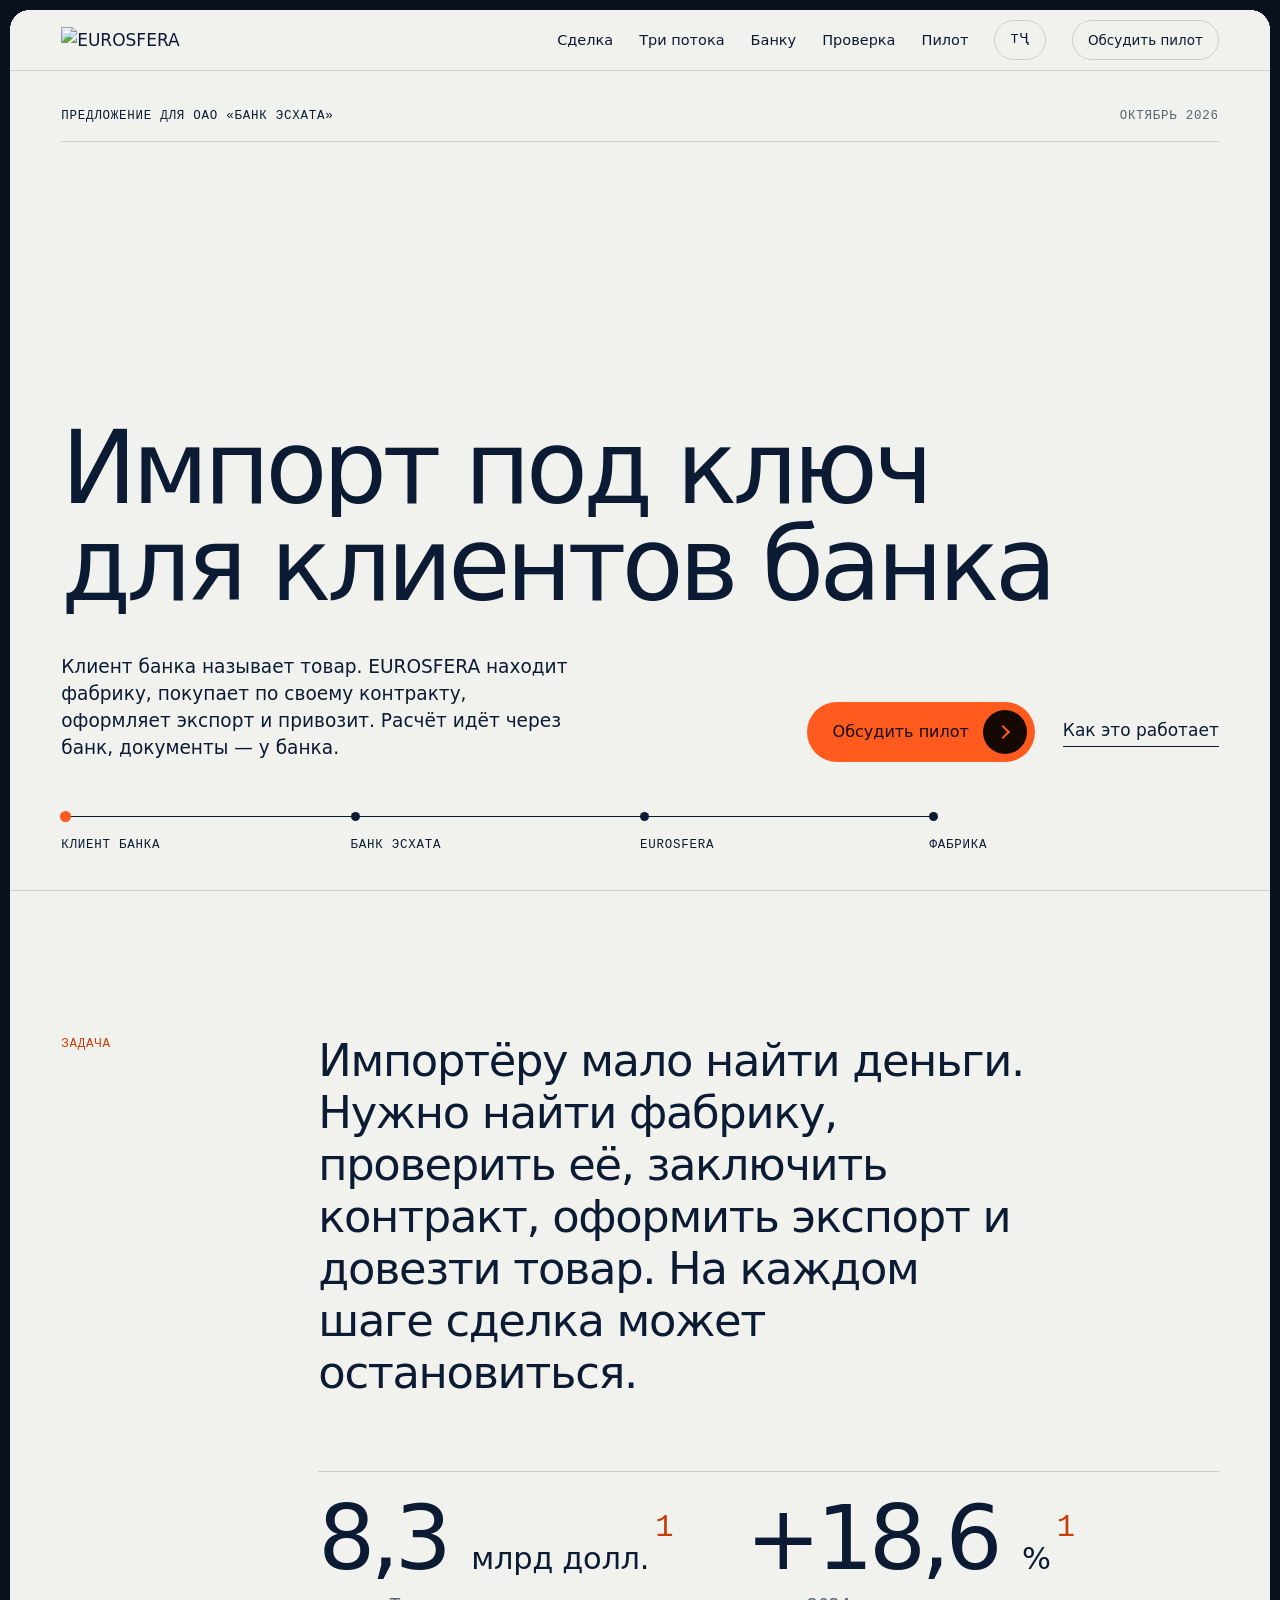
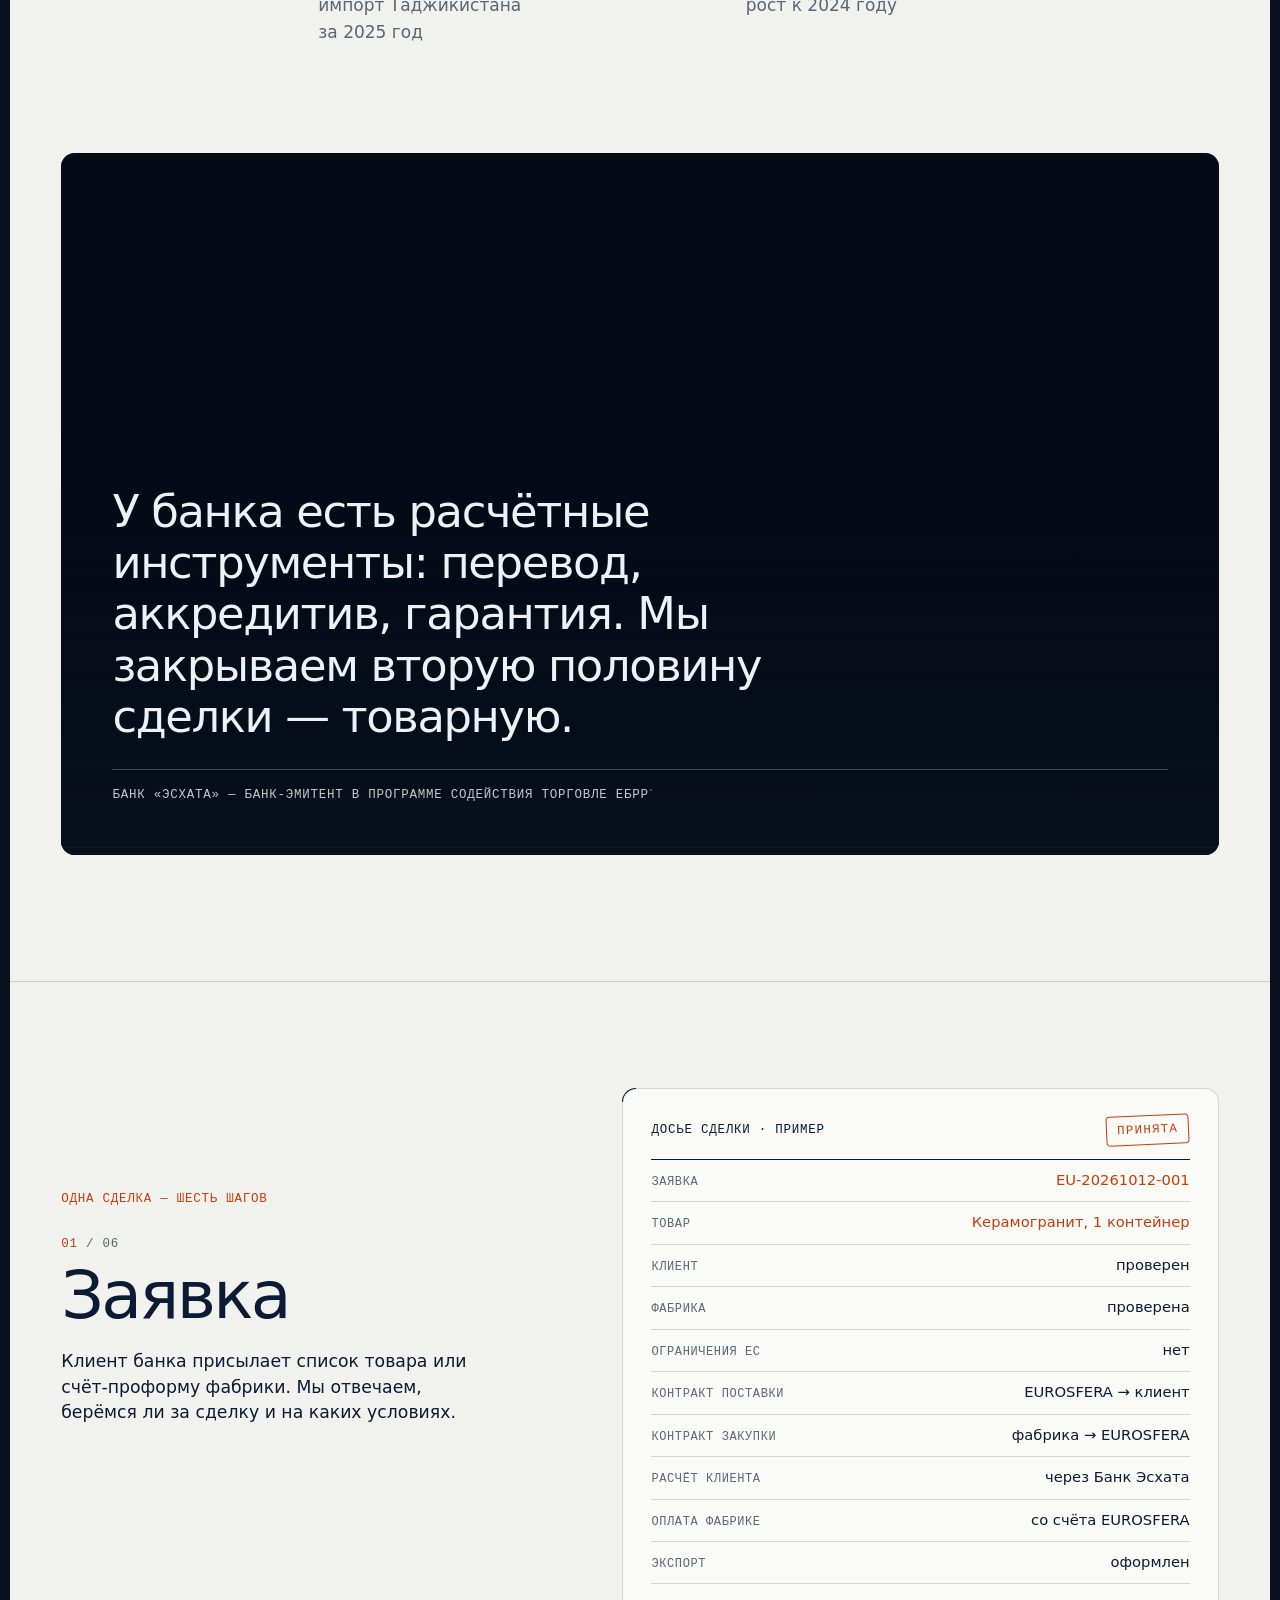
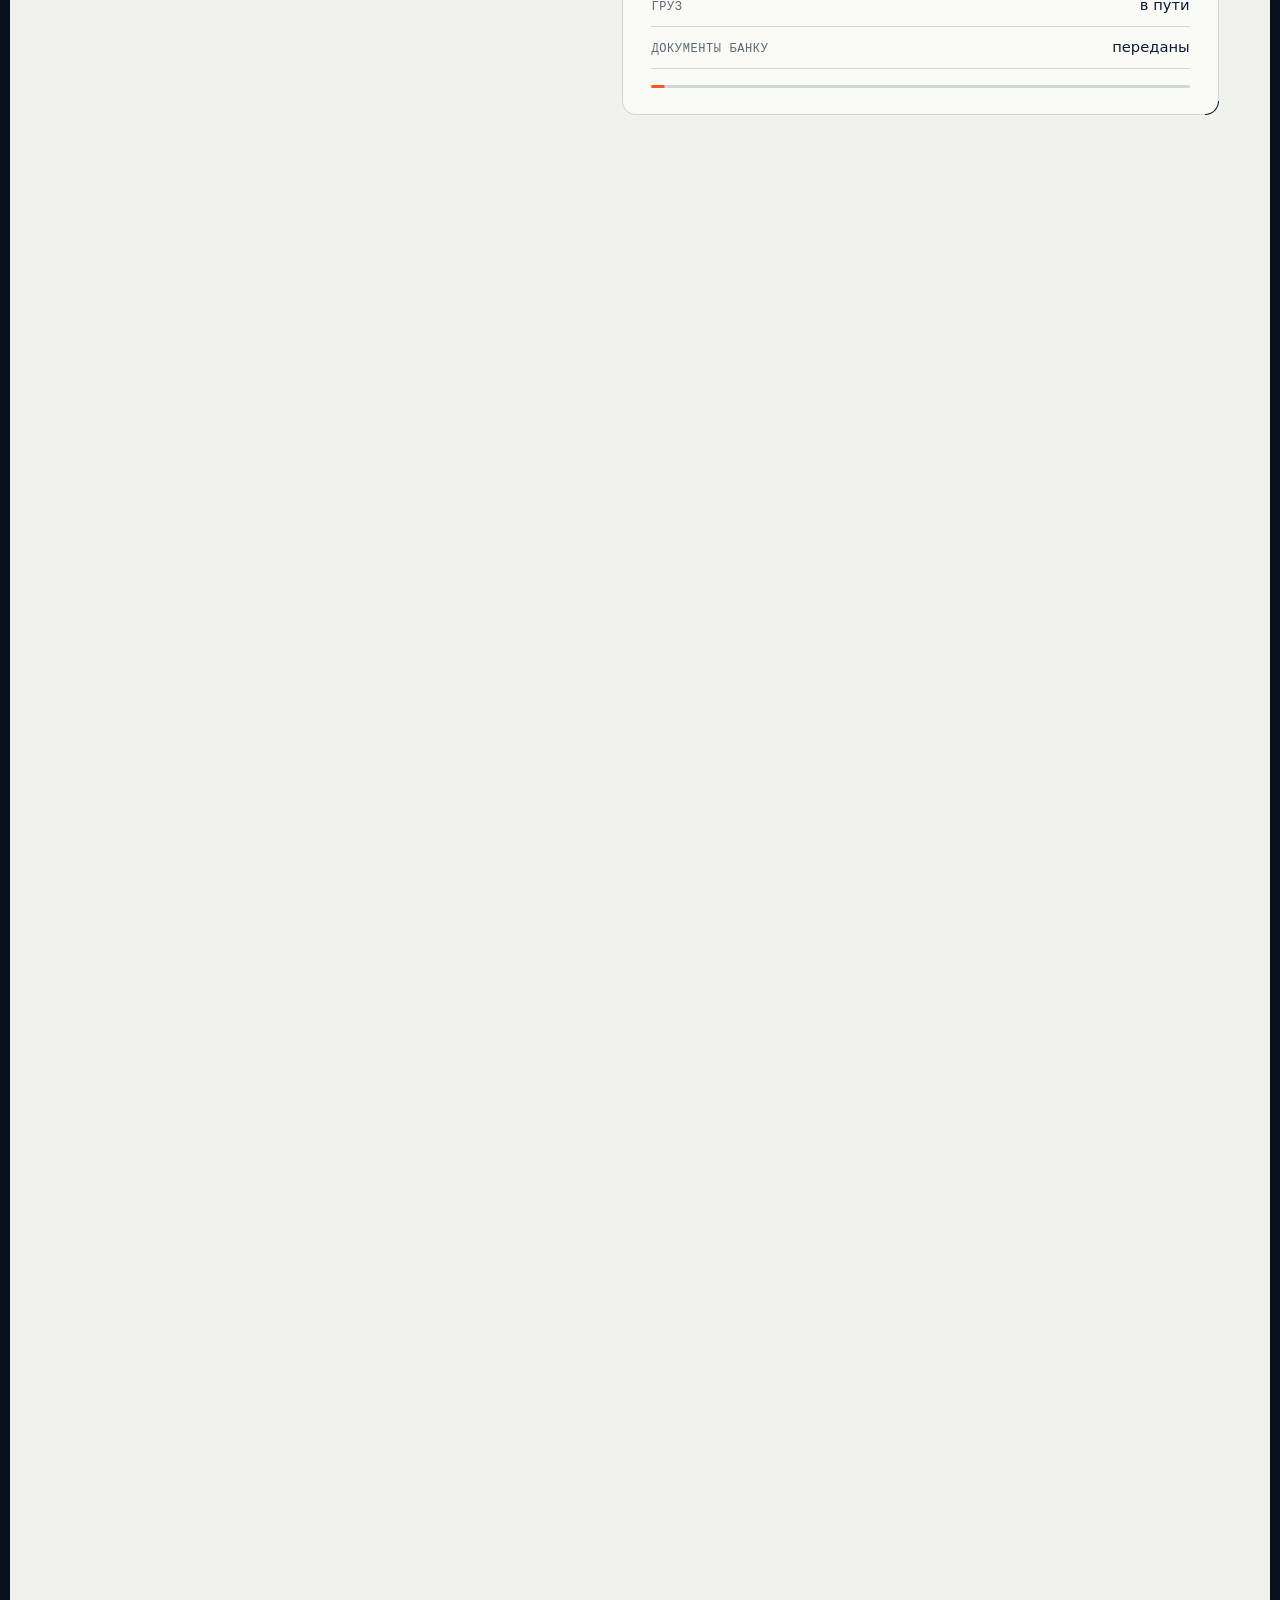
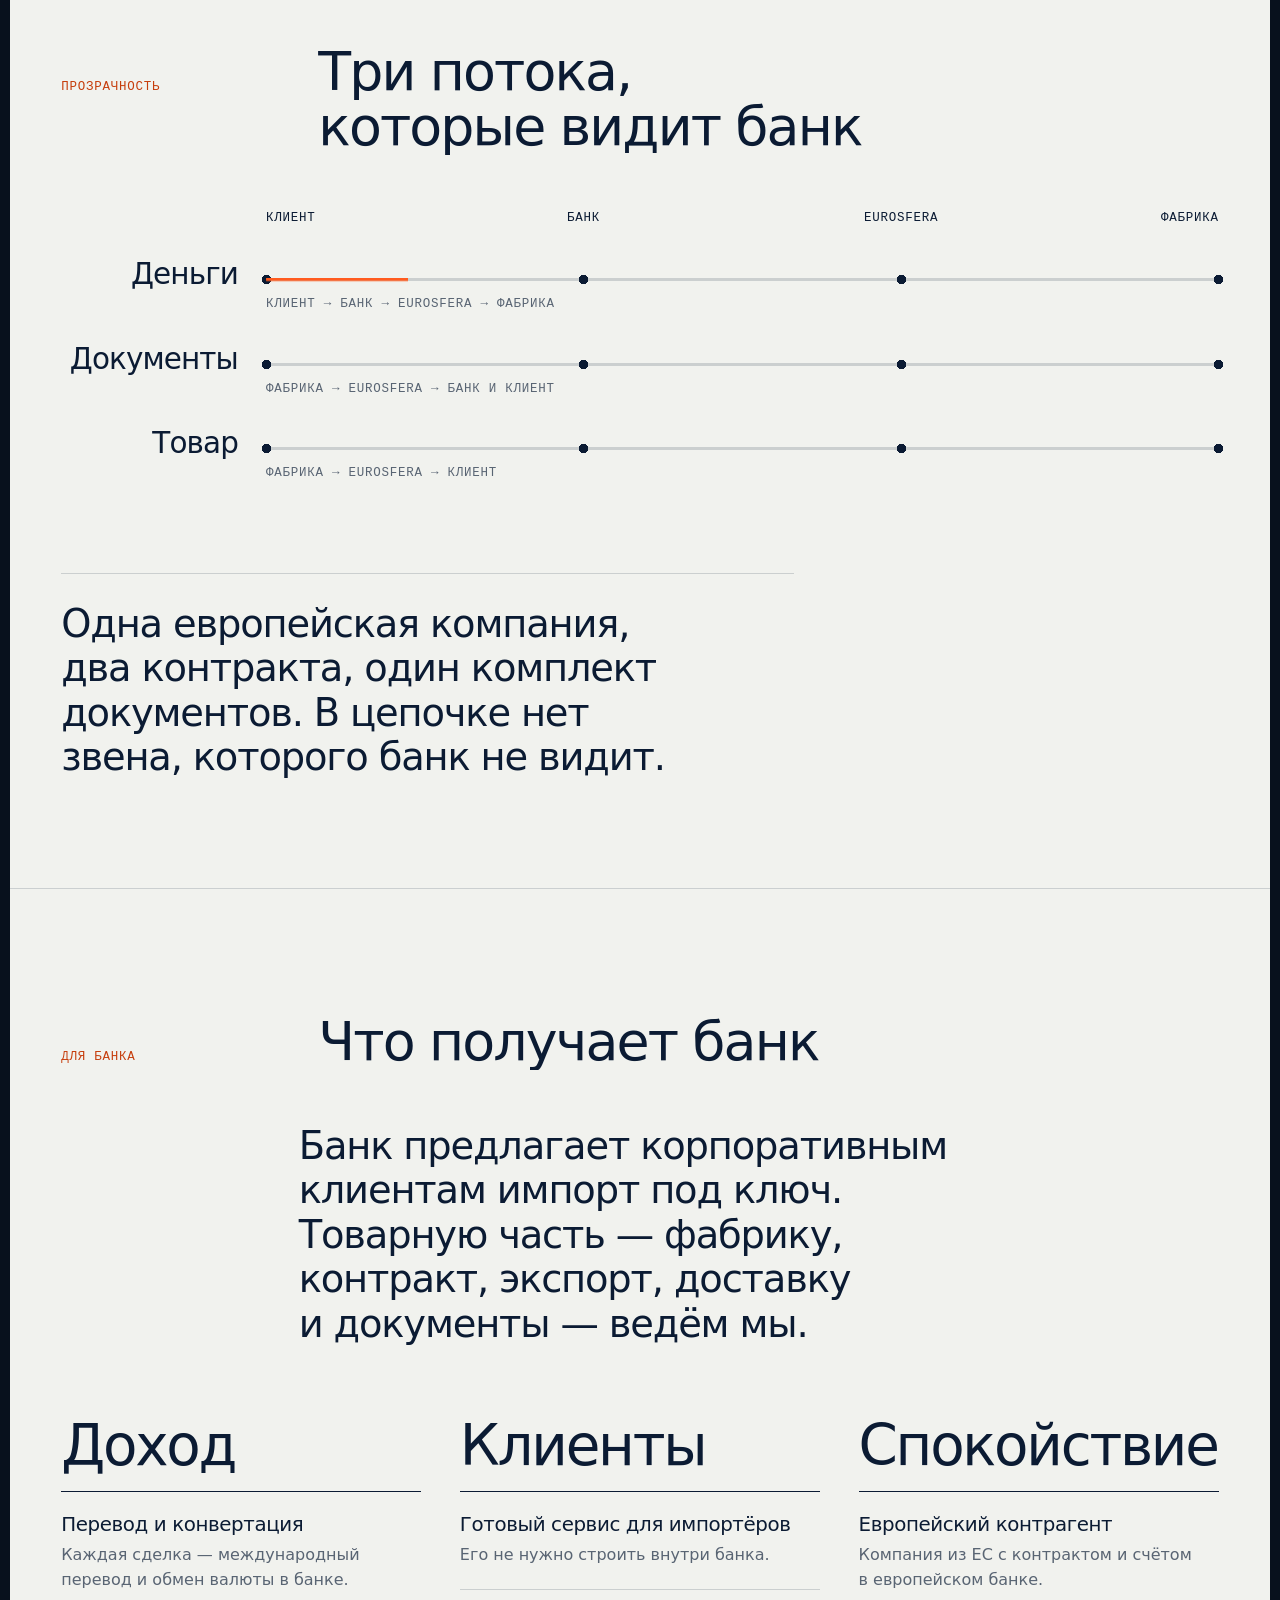
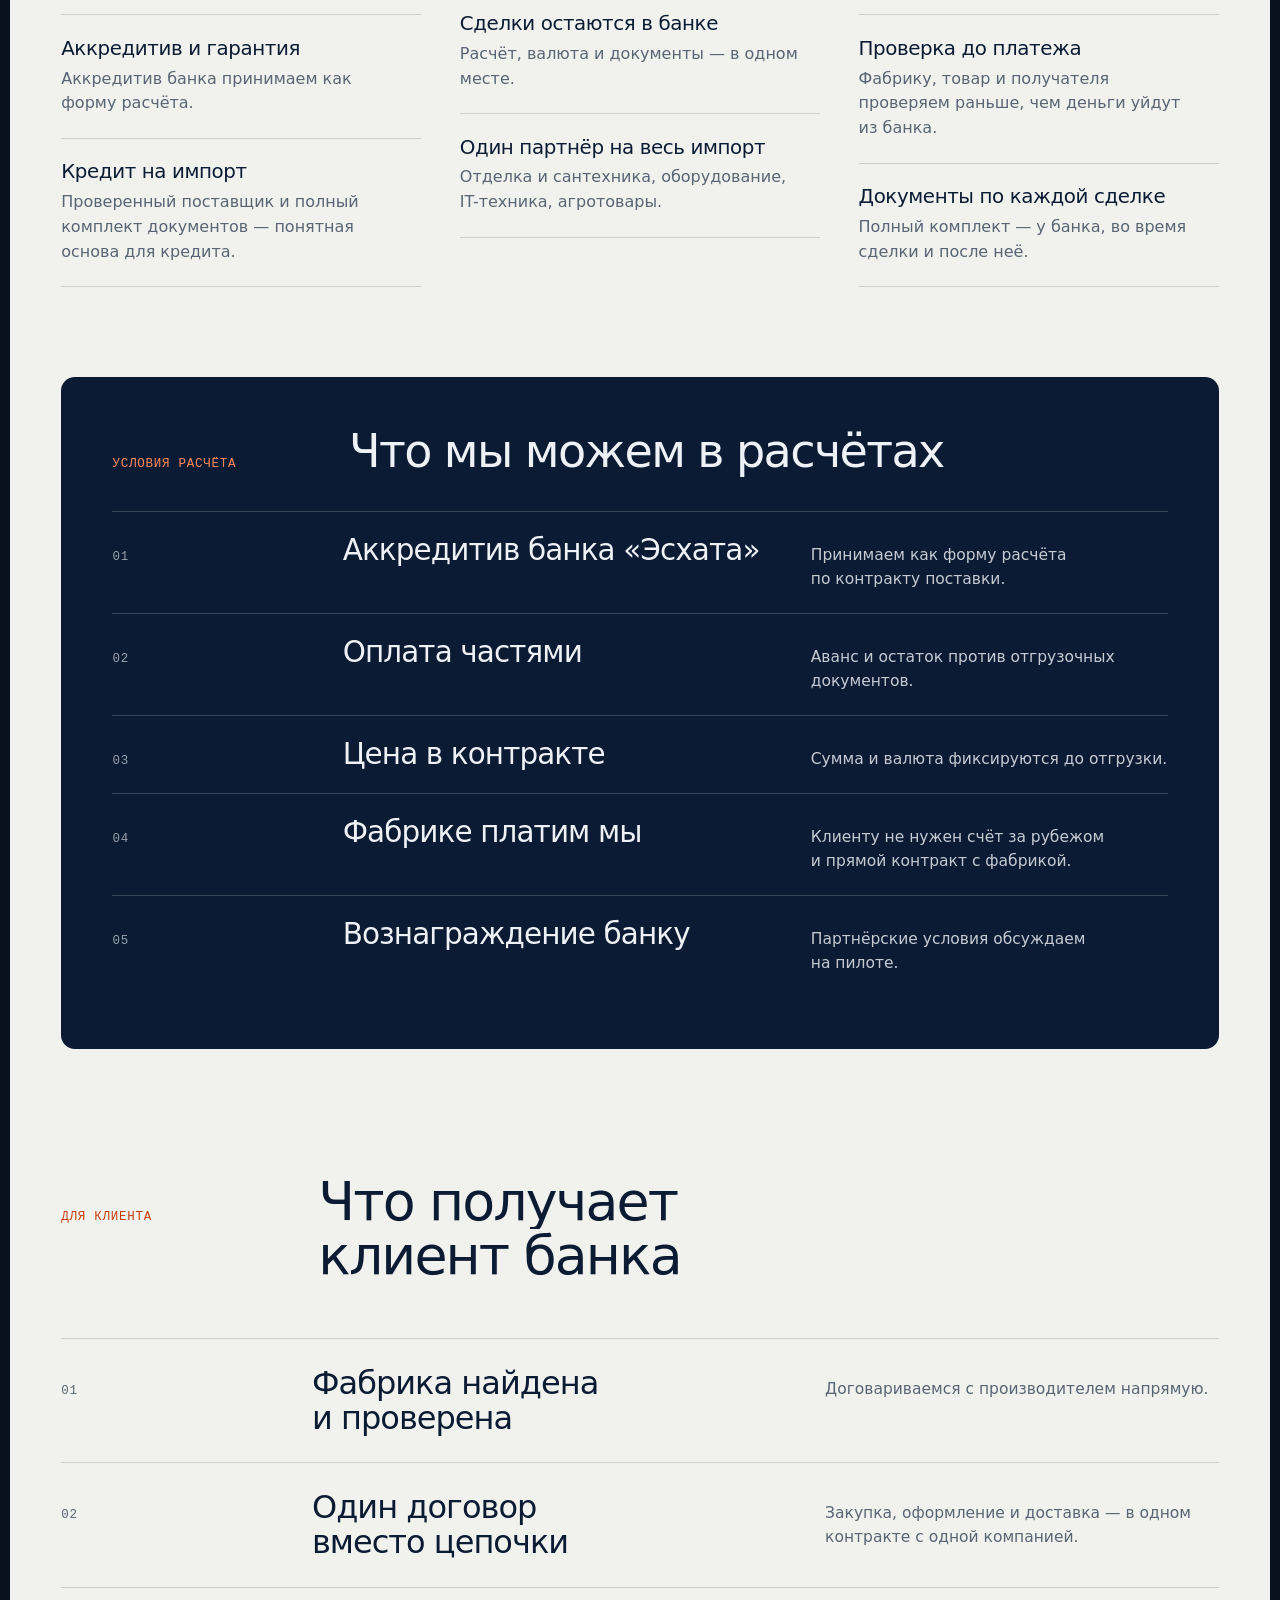
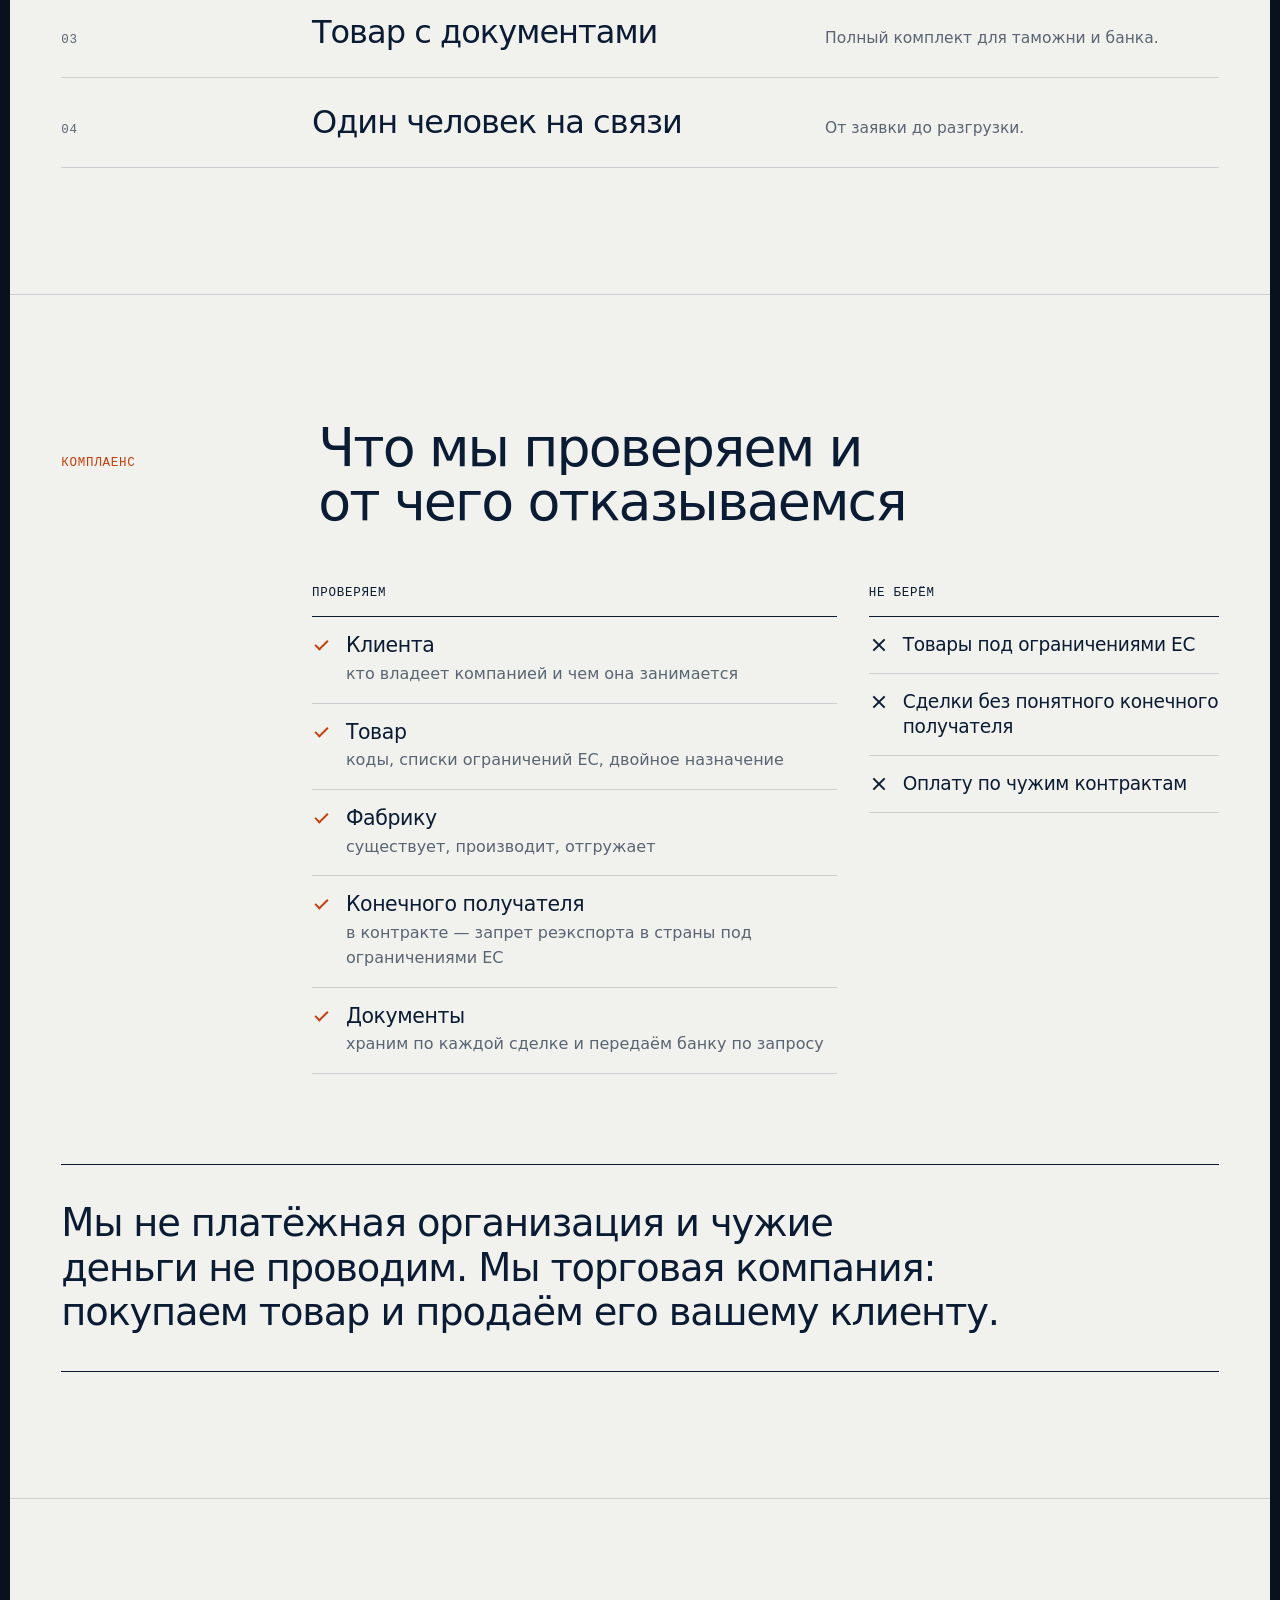
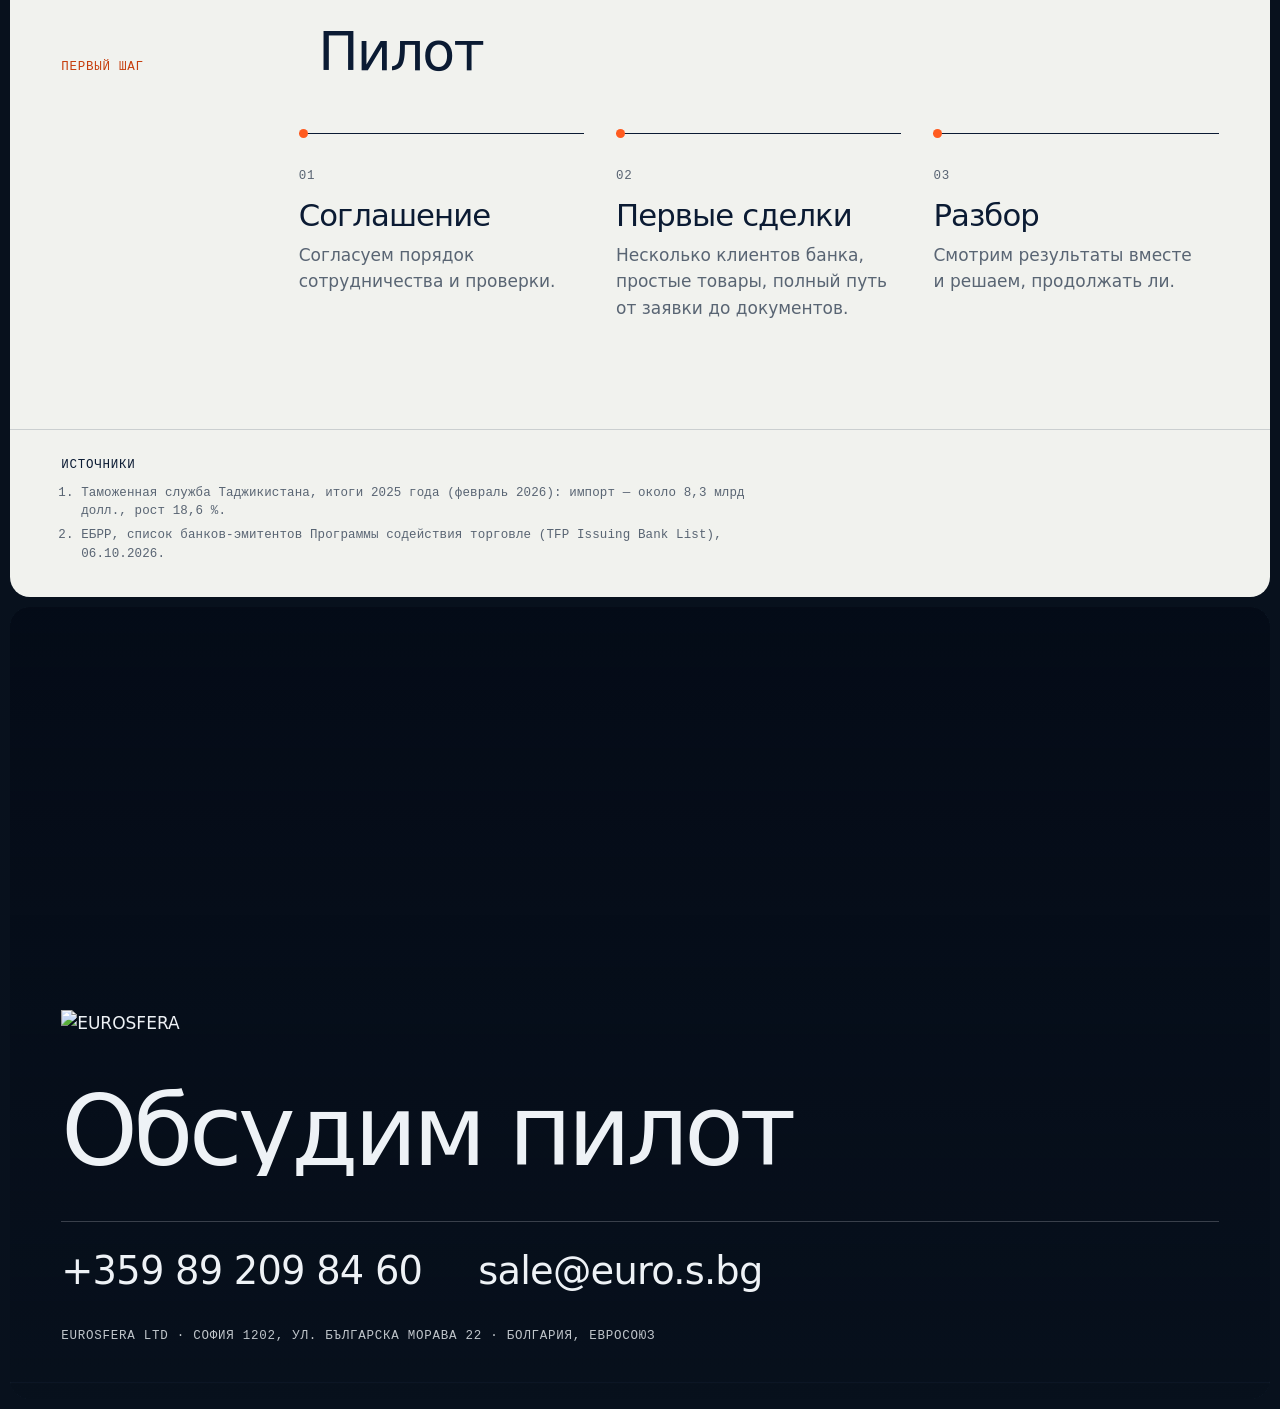
==== index.html @ a8015465 "Страница и библиотеки Co-Authored-By: Claude Opus 5.5 <noreply@anthropic.com>" ====
<!doctype html>
<html lang="ru">
<head>
<meta charset="utf-8">
<meta name="viewport" content="width=device-width, initial-scale=1">
<title>EUROSFERA — импорт под ключ для клиентов банка «Эсхата»</title>
<meta name="description" content="Предложение EUROSFERA LTD для ОАО «Банк Эсхата»: закупка у зарубежных фабрик для клиентов банка — контракт, оформление, доставка и документы.">
<meta name="robots" content="noindex, nofollow">
<link rel="icon" href="data:,">
<link rel="preload" as="font" type="font/woff2" href="fonts/geo-cyrillic.woff2" crossorigin>
<link rel="stylesheet" href="style.css">
<script>document.documentElement.classList.add("js-wait");setTimeout(function(){document.documentElement.classList.remove("js-wait")},2500)</script>
</head>
<body>

<a class="skip" href="#deal" data-tj="Ба мундариҷа">К содержанию</a>

<div class="sheet">

<header class="top">
  <a class="top__logo" href="#hero" aria-label="EUROSFERA — в начало"><img src="img/logo-ink.svg" alt="EUROSFERA" width="163" height="30"></a>
  <nav class="top__nav" aria-label="Разделы">
    <a href="#deal" data-tj="Муомила">Сделка</a>
    <a href="#flows" data-tj="Се ҷараён">Три потока</a>
    <a href="#bank" data-tj="Барои бонк">Банку</a>
    <a href="#check" data-tj="Санҷиш">Проверка</a>
    <a href="#pilot" data-tj="Лоиҳаи озмоишӣ">Пилот</a>
  </nav>
  <a class="top__lang" href="?lang=tj" hreflang="tg" aria-label="Забони тоҷикӣ">ТҶ</a>
  <a class="top__cta" href="#contact" data-tj="Муҳокима">Обсудить пилот</a>
</header>

<main>

<!-- ───────── Первый экран ───────── -->
<section class="hero" id="hero">
  <div class="hero__meta mono">
    <span data-tj="Пешниҳод барои «Бонки Эсхата»">Предложение для ОАО «Банк Эсхата»</span>
    <span data-tj="Октябри 2026">Октябрь 2026</span>
  </div>
  <h1 class="hero__title" data-split data-tj="Воридот аз&nbsp;аввал то&nbsp;охир&nbsp;—<br>барои мизоҷони бонк">Импорт под&nbsp;ключ<br>для&nbsp;клиентов банка</h1>
  <div class="hero__foot">
    <p class="hero__lead" data-tj="Мизоҷи бонк молро номбар мекунад. EUROSFERA корхонаро меёбад, молро бо шартномаи худ мехарад, содиротро ба расмият медарорад ва мерасонад. Ҳисоббаробаркунӣ тавассути бонк мегузарад, ҳуҷҷатҳо дар дасти бонк мебошанд.">Клиент банка называет товар. EUROSFERA находит фабрику, покупает по&nbsp;своему контракту, оформляет экспорт и&nbsp;привозит. Расчёт идёт через банк, документы&nbsp;— у&nbsp;банка.</p>
    <div class="hero__cta">
      <a class="btn" href="#contact"><span data-tj="Муҳокимаи лоиҳаи озмоишӣ">Обсудить пилот</span><i aria-hidden="true"></i></a>
      <a class="link" href="#deal" data-tj="Ин чӣ гуна кор мекунад">Как это работает</a>
    </div>
  </div>
  <ol class="strip mono" aria-label="Участники сделки">
    <li data-tj="Мизоҷи бонк">Клиент банка</li>
    <li data-tj="Бонки Эсхата">Банк Эсхата</li>
    <li>EUROSFERA</li>
    <li data-tj="Корхона">Фабрика</li>
    <li class="strip__line" aria-hidden="true"><i></i><b></b></li>
  </ol>
</section>

<!-- ───────── Задача ───────── -->
<section class="task" id="task">
  <p class="mono label" data-tj="Вазифа">Задача</p>
  <div class="task__body">
    <p class="task__say" data-words data-tj="Ба воридкунанда танҳо пул кифоя нест. Корхонаро ёфтан, онро санҷидан, шартнома бастан, содиротро ба расмият даровардан ва молро расондан лозим аст. Дар ҳар қадам муомила метавонад қатъ шавад.">Импортёру мало найти деньги. Нужно найти фабрику, проверить её, заключить контракт, оформить экспорт и&nbsp;довезти товар. На&nbsp;каждом шаге сделка может остановиться.</p>
    <dl class="task__facts">
      <div>
        <dt><b>8,3</b> <span data-tj="млрд доллар">млрд долл.</span><sup>1</sup></dt>
        <dd data-tj="воридоти Тоҷикистон дар соли 2025">импорт Таджикистана за&nbsp;2025&nbsp;год</dd>
      </div>
      <div>
        <dt><b>+18,6</b> <span>%</span><sup>1</sup></dt>
        <dd data-tj="афзоиш нисбат ба соли 2024">рост к&nbsp;2024&nbsp;году</dd>
      </div>
    </dl>
  </div>
</section>

<!-- ───────── Фото и главная мысль ───────── -->
<section class="band">
  <div class="band__media" aria-hidden="true">
    <picture><source media="(max-width: 699px)" srcset="img/port-m.jpg"><img src="img/port.jpg" alt="" loading="lazy" width="2200" height="1467"></picture>
  </div>
  <p class="band__text" data-tj="Бонк воситаҳои ҳисоббаробаркунӣ дорад: интиқол, аккредитив, кафолат. Мо&nbsp;нисфи дуюми муомиларо анҷом медиҳем&nbsp;— қисми мол.">У&nbsp;банка есть расчётные инструменты: перевод, аккредитив, гарантия. Мы&nbsp;закрываем вторую половину сделки&nbsp;— товарную.</p>
  <p class="band__note mono" data-tj="«Бонки Эсхата» — бонки эмитент дар Барномаи мусоидат ба савдои БАТР²">Банк «Эсхата»&nbsp;— банк-эмитент в&nbsp;Программе содействия торговле ЕБРР<sup>2</sup></p>
</section>

<!-- ───────── Одна сделка: шесть шагов и досье ───────── -->
<section class="deal" id="deal" aria-label="Одна сделка от заявки до закрытия">
  <div class="deal__stage">
    <div class="deal__left">
      <p class="mono label" data-tj="Як муомила — шаш қадам">Одна сделка&nbsp;— шесть шагов</p>
      <ol class="steps">
        <li class="step" data-step>
          <p class="step__num mono"><b>01</b> / 06</p>
          <h2 class="step__title" data-tj="Дархост">Заявка</h2>
          <p class="step__copy" data-tj="Мизоҷи бонк рӯйхати мол ё&nbsp;ҳисобнома-проформаи корхонаро мефиристад. Мо&nbsp;ҷавоб медиҳем, ки муомиларо мегирем ё&nbsp;не ва&nbsp;бо&nbsp;кадом шартҳо.">Клиент банка присылает список товара или счёт-проформу фабрики. Мы&nbsp;отвечаем, берёмся&nbsp;ли за&nbsp;сделку и&nbsp;на&nbsp;каких условиях.</p>
        </li>
        <li class="step" data-step>
          <p class="step__num mono"><b>02</b> / 06</p>
          <h2 class="step__title" data-tj="Санҷиш">Проверка</h2>
          <p class="step__copy" data-tj="Мизоҷ, корхона, мол ва&nbsp;гирандаи ниҳоиро месанҷем. Муомилаҳоро бо&nbsp;молҳое, ки таҳти маҳдудиятҳои Иттиҳоди Аврупо қарор доранд, намегирем&nbsp;— ва&nbsp;дар ин бора фавран мегӯем.">Проверяем клиента, фабрику, товар и&nbsp;конечного получателя. Сделки с&nbsp;товарами под ограничениями ЕС не&nbsp;берём&nbsp;— и&nbsp;говорим об&nbsp;этом сразу.</p>
        </li>
        <li class="step" data-step>
          <p class="step__num mono"><b>03</b> / 06</p>
          <h2 class="step__title" data-tj="Ду шартнома">Два контракта</h2>
          <p class="step__copy" data-tj="EUROSFERA бо&nbsp;мизоҷ шартномаи таҳвил ва&nbsp;бо&nbsp;корхона шартномаи харид мебандад. Харидор дар назди корхона&nbsp;— мо, бо&nbsp;тамоми масъулияти харидор.">EUROSFERA заключает контракт поставки с&nbsp;клиентом и&nbsp;контракт закупки с&nbsp;фабрикой. Покупатель у&nbsp;фабрики&nbsp;— мы, со&nbsp;всей ответственностью покупателя.</p>
        </li>
        <li class="step" data-step>
          <p class="step__num mono"><b>04</b> / 06</p>
          <h2 class="step__title" data-tj="Ҳисоббаробаркунӣ">Расчёт</h2>
          <p class="step__copy" data-tj="Мизоҷ ба&nbsp;EUROSFERA тавассути «Бонки Эсхата» пардохт мекунад: бо&nbsp;интиқол ё&nbsp;аккредитив. Ба&nbsp;корхона мо&nbsp;мепардозем&nbsp;— аз&nbsp;суратҳисоби худ дар Иттиҳоди Аврупо, тибқи шартномаи худ.">Клиент платит EUROSFERA через банк «Эсхата»: переводом или аккредитивом. Фабрике платим мы&nbsp;— со&nbsp;своего счёта в&nbsp;ЕС, по&nbsp;своему контракту.</p>
        </li>
        <li class="step" data-step>
          <p class="step__num mono"><b>05</b> / 06</p>
          <h2 class="step__title" data-tj="Боркунӣ">Отгрузка</h2>
          <p class="step__copy" data-tj="Молро қабул мекунем, содиротро ба&nbsp;расмият медарорем, мебарем. Мизоҷ ва&nbsp;бонк медонанд, ки бор дар куҷост.">Принимаем товар, оформляем экспорт, везём. Клиент и&nbsp;банк знают, где груз.</p>
        </li>
        <li class="step" data-step>
          <p class="step__num mono"><b>06</b> / 06</p>
          <h2 class="step__title" data-tj="Анҷом">Закрытие</h2>
          <p class="step__copy" data-tj="Ба&nbsp;мизоҷ ва&nbsp;бонк маҷмӯи пурраро месупорем: шартнома, инвойс, варақаи борбандӣ, ҳуҷҷатҳои нақлиётӣ, декларатсияи содиротӣ.">Передаём клиенту и&nbsp;банку полный комплект: контракт, инвойс, упаковочный лист, транспортные документы, экспортную декларацию.</p>
        </li>
      </ol>
    </div>

    <aside class="dossier" aria-label="Досье сделки, пример">
      <header class="dossier__head mono">
        <span data-tj="Парвандаи муомила · намуна">Досье сделки · пример</span>
        <span class="stamp" aria-hidden="true">
          <i data-tj="Қабул шуд">Принята</i>
          <i data-tj="Санҷида шуд">Проверена</i>
          <i data-tj="Шартномаҳо">Контракты</i>
          <i data-tj="Пардохт шуд">Оплачена</i>
          <i data-tj="Дар роҳ">В пути</i>
          <i data-tj="Пӯшида шуд">Закрыта</i>
        </span>
      </header>
      <dl class="dossier__rows">
        <div class="row" data-at="1"><dt data-tj="Дархост">Заявка</dt><dd>EU-20261012-001</dd></div>
        <div class="row" data-at="1"><dt data-tj="Мол">Товар</dt><dd data-tj="Керамогранит, 1 контейнер">Керамогранит, 1 контейнер</dd></div>
        <div class="row" data-at="2"><dt data-tj="Мизоҷ">Клиент</dt><dd data-tj="санҷида шуд">проверен</dd></div>
        <div class="row" data-at="2"><dt data-tj="Корхона">Фабрика</dt><dd data-tj="санҷида шуд">проверена</dd></div>
        <div class="row" data-at="2"><dt data-tj="Маҳдудиятҳои ИА">Ограничения ЕС</dt><dd data-tj="нестанд">нет</dd></div>
        <div class="row" data-at="3"><dt data-tj="Шартномаи таҳвил">Контракт поставки</dt><dd data-tj="EUROSFERA → мизоҷ">EUROSFERA → клиент</dd></div>
        <div class="row" data-at="3"><dt data-tj="Шартномаи харид">Контракт закупки</dt><dd data-tj="корхона → EUROSFERA">фабрика → EUROSFERA</dd></div>
        <div class="row" data-at="4"><dt data-tj="Пардохти мизоҷ">Расчёт клиента</dt><dd data-tj="тавассути Бонки Эсхата">через Банк Эсхата</dd></div>
        <div class="row" data-at="4"><dt data-tj="Пардохт ба корхона">Оплата фабрике</dt><dd data-tj="аз суратҳисоби EUROSFERA">со счёта EUROSFERA</dd></div>
        <div class="row" data-at="5"><dt data-tj="Содирот">Экспорт</dt><dd data-tj="ба расмият дароварда шуд">оформлен</dd></div>
        <div class="row" data-at="5" data-swap="6"><dt data-tj="Бор">Груз</dt><dd><span class="v1" data-tj="дар роҳ">в пути</span><span class="v2" data-tj="расонида шуд">доставлен</span></dd></div>
        <div class="row" data-at="6"><dt data-tj="Ҳуҷҷатҳо ба бонк">Документы банку</dt><dd data-tj="супорида шуданд">переданы</dd></div>
      </dl>
      <div class="dossier__bar" aria-hidden="true"><i></i></div>
    </aside>
  </div>
</section>

<!-- ───────── Три потока ───────── -->
<section class="flows" id="flows">
  <header class="head">
    <p class="mono label" data-tj="Шаффофият">Прозрачность</p>
    <h2 data-tj="Се ҷараёне, ки бонк мебинад">Три потока, которые видит банк</h2>
  </header>
  <div class="lanes" role="img" aria-label="Деньги идут от клиента через банк в EUROSFERA и на фабрику. Документы идут от фабрики через EUROSFERA в банк и клиенту. Товар идёт от фабрики через EUROSFERA клиенту.">
    <ol class="lanes__nodes mono" aria-hidden="true">
      <li data-tj="Мизоҷ">Клиент</li><li data-tj="Бонк">Банк</li><li>EUROSFERA</li><li data-tj="Корхона">Фабрика</li>
    </ol>
    <div class="lane lane--money" aria-hidden="true">
      <p class="lane__name" data-tj="Пул">Деньги</p>
      <div class="lane__track"><i></i></div>
      <p class="lane__hint mono" data-tj="мизоҷ → бонк → EUROSFERA → корхона">клиент → банк → EUROSFERA → фабрика</p>
    </div>
    <div class="lane lane--docs" aria-hidden="true">
      <p class="lane__name" data-tj="Ҳуҷҷатҳо">Документы</p>
      <div class="lane__track"><i></i></div>
      <p class="lane__hint mono" data-tj="корхона → EUROSFERA → бонк ва мизоҷ">фабрика → EUROSFERA → банк и клиент</p>
    </div>
    <div class="lane lane--goods" aria-hidden="true">
      <p class="lane__name" data-tj="Мол">Товар</p>
      <div class="lane__track"><i></i></div>
      <p class="lane__hint mono" data-tj="корхона → EUROSFERA → мизоҷ">фабрика → EUROSFERA → клиент</p>
    </div>
  </div>
  <p class="flows__say" data-tj="Як ширкати аврупоӣ, ду шартнома, як маҷмӯи ҳуҷҷатҳо. Дар занҷир ҳалқае нест, ки бонк онро набинад.">Одна европейская компания, два контракта, один комплект документов. В&nbsp;цепочке нет звена, которого банк не&nbsp;видит.</p>
</section>

<!-- ───────── Что получает банк и клиент ───────── -->
<section class="gain" id="bank">
  <header class="head">
    <p class="mono label" data-tj="Барои бонк">Для банка</p>
    <h2 data-tj="Бонк чӣ ба даст меорад">Что получает банк</h2>
  </header>
  <p class="gain__say" data-tj="Бонк ба&nbsp;мизоҷони корпоративӣ воридотро аз&nbsp;аввал то&nbsp;охир пешниҳод мекунад. Қисми молро&nbsp;— корхона, шартнома, содирот, расонидан ва&nbsp;ҳуҷҷатҳо&nbsp;— мо&nbsp;пеш мебарем.">Банк предлагает корпоративным клиентам импорт под ключ. Товарную часть&nbsp;— фабрику, контракт, экспорт, доставку и&nbsp;документы&nbsp;— ведём мы.</p>
  <div class="trio">
    <div>
      <h3 data-tj="Даромад">Доход</h3>
      <ul>
        <li><b data-tj="Интиқол ва&nbsp;табдили асъор">Перевод и&nbsp;конвертация</b><em data-tj="Ҳар муомила&nbsp;— интиқоли байналмилалӣ ва&nbsp;табдили асъор дар бонк.">Каждая сделка&nbsp;— международный перевод и&nbsp;обмен валюты в&nbsp;банке.</em></li>
        <li><b data-tj="Аккредитив ва&nbsp;кафолат">Аккредитив и&nbsp;гарантия</b><em data-tj="Аккредитиви бонкро ҳамчун шакли ҳисоббаробаркунӣ қабул мекунем.">Аккредитив банка принимаем как форму расчёта.</em></li>
        <li><b data-tj="Қарз барои воридот">Кредит на&nbsp;импорт</b><em data-tj="Таъминкунандаи санҷидашуда ва&nbsp;маҷмӯи пурраи ҳуҷҷатҳо&nbsp;— асоси фаҳмо барои қарз.">Проверенный поставщик и&nbsp;полный комплект документов&nbsp;— понятная основа для кредита.</em></li>
      </ul>
    </div>
    <div>
      <h3 data-tj="Мизоҷон">Клиенты</h3>
      <ul>
        <li><b data-tj="Хизмати тайёр барои воридкунандагон">Готовый сервис для импортёров</b><em data-tj="Онро дар дохили бонк сохтан лозим нест.">Его не&nbsp;нужно строить внутри банка.</em></li>
        <li><b data-tj="Муомилаҳо дар бонк мемонанд">Сделки остаются в&nbsp;банке</b><em data-tj="Ҳисоббаробаркунӣ, асъор ва&nbsp;ҳуҷҷатҳо&nbsp;— дар як ҷо.">Расчёт, валюта и&nbsp;документы&nbsp;— в&nbsp;одном месте.</em></li>
        <li><b data-tj="Як шарик барои тамоми воридот">Один партнёр на&nbsp;весь импорт</b><em data-tj="Масолеҳи ороишӣ ва&nbsp;сантехника, таҷҳизот, техникаи IT, маҳсулоти агро.">Отделка и&nbsp;сантехника, оборудование, IT-техника, агротовары.</em></li>
      </ul>
    </div>
    <div>
      <h3 data-tj="Эътимод">Спокойствие</h3>
      <ul>
        <li><b data-tj="Шарики аврупоӣ">Европейский контрагент</b><em data-tj="Ширкат аз&nbsp;Иттиҳоди Аврупо бо&nbsp;шартнома ва&nbsp;суратҳисоб дар бонки аврупоӣ.">Компания из&nbsp;ЕС с&nbsp;контрактом и&nbsp;счётом в&nbsp;европейском банке.</em></li>
        <li><b data-tj="Санҷиш пеш аз&nbsp;пардохт">Проверка до&nbsp;платежа</b><em data-tj="Корхона, мол ва&nbsp;гирандаро пеш аз&nbsp;он месанҷем, ки пул аз&nbsp;бонк равад.">Фабрику, товар и&nbsp;получателя проверяем раньше, чем деньги уйдут из&nbsp;банка.</em></li>
        <li><b data-tj="Ҳуҷҷатҳо барои ҳар муомила">Документы по&nbsp;каждой сделке</b><em data-tj="Маҷмӯи пурра дар дасти бонк&nbsp;— ҳангоми муомила ва&nbsp;баъд аз&nbsp;он.">Полный комплект&nbsp;— у&nbsp;банка, во&nbsp;время сделки и&nbsp;после неё.</em></li>
      </ul>
    </div>
  </div>

  <div class="terms">
    <header>
      <p class="mono" data-tj="Шартҳои ҳисоббаробаркунӣ">Условия расчёта</p>
      <h3 data-tj="Мо&nbsp;дар ҳисоббаробаркунӣ чӣ карда метавонем">Что мы можем в&nbsp;расчётах</h3>
    </header>
    <ol>
      <li><span class="mono">01</span><b data-tj="Аккредитиви «Бонки Эсхата»">Аккредитив банка «Эсхата»</b><em data-tj="Ҳамчун шакли ҳисоббаробаркунӣ аз&nbsp;рӯи шартномаи таҳвил қабул мекунем.">Принимаем как форму расчёта по&nbsp;контракту поставки.</em></li>
      <li><span class="mono">02</span><b data-tj="Пардохт бо&nbsp;қисмҳо">Оплата частями</b><em data-tj="Пешпардохт ва&nbsp;бақия бар ивази ҳуҷҷатҳои боркунӣ.">Аванс и&nbsp;остаток против отгрузочных документов.</em></li>
      <li><span class="mono">03</span><b data-tj="Нарх дар шартнома">Цена в&nbsp;контракте</b><em data-tj="Маблағ ва&nbsp;асъор то&nbsp;боркунӣ муайян карда мешаванд.">Сумма и&nbsp;валюта фиксируются до&nbsp;отгрузки.</em></li>
      <li><span class="mono">04</span><b data-tj="Ба&nbsp;корхона мо&nbsp;мепардозем">Фабрике платим мы</b><em data-tj="Ба&nbsp;мизоҷ суратҳисоб дар хориҷа ва&nbsp;шартномаи бевосита бо&nbsp;корхона лозим нест.">Клиенту не&nbsp;нужен счёт за&nbsp;рубежом и&nbsp;прямой контракт с&nbsp;фабрикой.</em></li>
      <li><span class="mono">05</span><b data-tj="Подоши бонк">Вознаграждение банку</b><em data-tj="Шартҳои шарикиро дар лоиҳаи озмоишӣ муҳокима мекунем.">Партнёрские условия обсуждаем на&nbsp;пилоте.</em></li>
    </ol>
  </div>

  <header class="head head--second" id="client">
    <p class="mono label" data-tj="Барои мизоҷ">Для клиента</p>
    <h2 data-tj="Мизоҷи бонк чӣ ба даст меорад">Что получает клиент банка</h2>
  </header>
  <ul class="ledger">
    <li><span class="mono">01</span><b data-tj="Корхона ёфта ва санҷида шудааст">Фабрика найдена и&nbsp;проверена</b><em data-tj="Мо&nbsp;бо&nbsp;истеҳсолкунанда бевосита созиш мекунем.">Договариваемся с&nbsp;производителем напрямую.</em></li>
    <li><span class="mono">02</span><b data-tj="Як шартнома ба ҷойи занҷир">Один договор вместо цепочки</b><em data-tj="Харид, расмиёт ва&nbsp;расонидан&nbsp;— дар як шартнома бо&nbsp;як ширкат.">Закупка, оформление и&nbsp;доставка&nbsp;— в&nbsp;одном контракте с&nbsp;одной компанией.</em></li>
    <li><span class="mono">03</span><b data-tj="Мол бо ҳуҷҷатҳо">Товар с&nbsp;документами</b><em data-tj="Маҷмӯи пурра барои гумрук ва&nbsp;бонк.">Полный комплект для таможни и&nbsp;банка.</em></li>
    <li><span class="mono">04</span><b data-tj="Як шахс барои тамос">Один человек на&nbsp;связи</b><em data-tj="Аз&nbsp;дархост то&nbsp;борфарорӣ.">От&nbsp;заявки до&nbsp;разгрузки.</em></li>
  </ul>
</section>

<!-- ───────── Проверка ───────── -->
<section class="check" id="check">
  <header class="head">
    <p class="mono label" data-tj="Комплаенс">Комплаенс</p>
    <h2 data-tj="Мо чиро месанҷем ва аз чӣ даст мекашем">Что мы проверяем и&nbsp;от&nbsp;чего отказываемся</h2>
  </header>
  <div class="check__cols">
    <div>
      <p class="mono check__cap" data-tj="Месанҷем">Проверяем</p>
      <ul class="ticks">
        <li><b data-tj="Мизоҷ">Клиента</b><span data-tj="соҳиби ширкат кист ва&nbsp;он бо&nbsp;чӣ машғул аст">кто владеет компанией и&nbsp;чем она занимается</span></li>
        <li><b data-tj="Мол">Товар</b><span data-tj="рамзҳо, рӯйхатҳои маҳдудиятҳои ИА, таъиноти дугона">коды, списки ограничений ЕС, двойное назначение</span></li>
        <li><b data-tj="Корхона">Фабрику</b><span data-tj="вуҷуд дорад, истеҳсол мекунад, бор мефиристад">существует, производит, отгружает</span></li>
        <li><b data-tj="Гирандаи ниҳоӣ">Конечного получателя</b><span data-tj="дар шартнома&nbsp;— манъи реэкспорт ба&nbsp;кишварҳое, ки таҳти маҳдудиятҳои ИА мебошанд">в&nbsp;контракте&nbsp;— запрет реэкспорта в&nbsp;страны под ограничениями ЕС</span></li>
        <li><b data-tj="Ҳуҷҷатҳо">Документы</b><span data-tj="барои ҳар муомила нигоҳ медорем ва&nbsp;бо&nbsp;дархости бонк пешниҳод мекунем">храним по&nbsp;каждой сделке и&nbsp;передаём банку по&nbsp;запросу</span></li>
      </ul>
    </div>
    <div>
      <p class="mono check__cap" data-tj="Намегирем">Не берём</p>
      <ul class="crosses">
        <li data-tj="Молҳое, ки таҳти маҳдудиятҳои ИА қарор доранд">Товары под ограничениями ЕС</li>
        <li data-tj="Муомилаҳо бе гирандаи ниҳоии маълум">Сделки без понятного конечного получателя</li>
        <li data-tj="Пардохт аз рӯи шартномаҳои бегона">Оплату по&nbsp;чужим контрактам</li>
      </ul>
    </div>
  </div>
  <p class="check__say" data-tj="Мо&nbsp;ташкилоти пардохтӣ нестем ва&nbsp;пули бегонаро намегузаронем. Мо&nbsp;ширкати савдо ҳастем: молро мехарем ва&nbsp;ба&nbsp;мизоҷи шумо мефурӯшем.">Мы&nbsp;не&nbsp;платёжная организация и&nbsp;чужие деньги не&nbsp;проводим. Мы&nbsp;торговая компания: покупаем товар и&nbsp;продаём его вашему клиенту.</p>
</section>

<!-- ───────── Пилот ───────── -->
<section class="pilot" id="pilot">
  <header class="head">
    <p class="mono label" data-tj="Қадами аввал">Первый шаг</p>
    <h2 data-tj="Лоиҳаи озмоишӣ">Пилот</h2>
  </header>
  <ol class="pilot__steps">
    <li><span class="mono">01</span><b data-tj="Созишнома">Соглашение</b><em data-tj="Тартиби ҳамкорӣ ва&nbsp;санҷишро якҷоя мувофиқа мекунем.">Согласуем порядок сотрудничества и&nbsp;проверки.</em></li>
    <li><span class="mono">02</span><b data-tj="Муомилаҳои аввал">Первые сделки</b><em data-tj="Якчанд мизоҷи бонк, молҳои оддӣ, роҳи пурра аз&nbsp;дархост то&nbsp;ҳуҷҷатҳо.">Несколько клиентов банка, простые товары, полный путь от&nbsp;заявки до&nbsp;документов.</em></li>
    <li><span class="mono">03</span><b data-tj="Ҷамъбаст">Разбор</b><em data-tj="Натиҷаҳоро якҷоя баррасӣ мекунем ва&nbsp;қарор медиҳем, ки идома медиҳем ё&nbsp;не.">Смотрим результаты вместе и&nbsp;решаем, продолжать&nbsp;ли.</em></li>
  </ol>
</section>

<footer class="notes mono">
  <p data-tj="Сарчашмаҳо">Источники</p>
  <ol>
    <li data-tj="Хадамоти гумруки Тоҷикистон, натиҷаҳои соли 2025 (феврали 2026): воридот — тақрибан 8,3 млрд доллар, афзоиш 18,6 %.">Таможенная служба Таджикистана, итоги 2025 года (февраль 2026): импорт — около 8,3 млрд долл., рост 18,6 %.</li>
    <li data-tj="БАТР, рӯйхати бонкҳои эмитенти Барномаи мусоидат ба савдо (TFP Issuing Bank List), 06.10.2026.">ЕБРР, список банков-эмитентов Программы содействия торговле (TFP Issuing Bank List), 06.10.2026.</li>
  </ol>
</footer>

</main>
</div>

<!-- ───────── Контакты: на тёмном поле за листом ───────── -->
<section class="contact" id="contact">
  <div class="contact__media" aria-hidden="true">
    <picture><source media="(max-width: 699px)" srcset="img/terminal-m.jpg"><img src="img/terminal.jpg" alt="" loading="lazy" width="2200" height="1466"></picture>
  </div>
  <div class="contact__body">
    <img class="contact__logo" src="img/logo-white.svg" alt="EUROSFERA" width="163" height="30">
    <h2 class="contact__title" data-split data-tj="Лоиҳаи озмоиширо муҳокима мекунем">Обсудим пилот</h2>
    <div class="contact__ways">
      <a class="contact__big" href="tel:+359892098460">+359 89 209 84 60</a>
      <a class="contact__big" href="mailto:sale@euro.s.bg">sale@euro.s.bg</a>
    </div>
    <p class="contact__firm mono" data-tj="EUROSFERA LTD · София 1202, Българска морава 22 · Булғористон, Иттиҳоди Аврупо">EUROSFERA LTD · София 1202, ул. Българска морава 22 · Болгария, Евросоюз</p>
  </div>
</section>

<script>
/* Язык: ?lang=tj включает таджикскую версию до запуска анимации */
(function(){
  var link=document.querySelector('.top__lang');
  if(!/[?&]lang=tj/.test(location.search)) return;
  document.documentElement.lang='tg';
  document.title='EUROSFERA — воридот аз аввал то охир барои мизоҷони «Бонки Эсхата»';
  document.querySelectorAll('[data-tj]').forEach(function(el){el.innerHTML=el.getAttribute('data-tj');});
  var aria={'.top__logo':'EUROSFERA — ба аввал','.top__nav':'Бахшҳо','.strip':'Иштирокчиёни муомила','.deal':'Як муомила аз дархост то анҷом','.dossier':'Парвандаи муомила, намуна','.lanes':'Пул аз мизоҷ тавассути бонк ба EUROSFERA ва ба корхона меравад. Ҳуҷҷатҳо аз корхона тавассути EUROSFERA ба бонк ва мизоҷ мераванд. Мол аз корхона тавассути EUROSFERA ба мизоҷ меравад.'};
  Object.keys(aria).forEach(function(s){var el=document.querySelector(s);if(el)el.setAttribute('aria-label',aria[s]);});
  var d=document.querySelector('meta[name="description"]');
  if(d)d.content='Пешниҳоди EUROSFERA LTD барои «Бонки Эсхата»: харид аз корхонаҳои хориҷӣ барои мизоҷони бонк — шартнома, расмиёт, расонидан ва ҳуҷҷатҳо.';
  if(link){link.textContent='RU';link.href='?lang=ru';link.hreflang='ru';link.setAttribute('aria-label','Забони русӣ');}
})();
</script>
<script src="js/gsap.min.js"></script>
<script src="js/ScrollTrigger.min.js"></script>
<script src="js/SplitText.min.js"></script>
<script src="js/lenis.min.js"></script>
<script src="app.js"></script>
</body>
</html>
---- style.css ----
/* Шрифты — локально. Все три содержат таджикские буквы қ ғ ҳ ҷ ӣ ӯ */
@font-face{font-family:"Geologica";font-weight:300 500;font-display:swap;src:url(fonts/geo-cyrillic-ext.woff2) format("woff2");unicode-range:U+0460-052F,U+1C80-1C8A,U+20B4,U+2DE0-2DFF,U+A640-A69F,U+FE2E-FE2F}
@font-face{font-family:"Geologica";font-weight:300 500;font-display:swap;src:url(fonts/geo-cyrillic.woff2) format("woff2");unicode-range:U+0301,U+0400-045F,U+0490-0491,U+04B0-04B1,U+2116}
@font-face{font-family:"Geologica";font-weight:300 500;font-display:swap;src:url(fonts/geo-latin.woff2) format("woff2");unicode-range:U+0000-00FF,U+0131,U+0152-0153,U+02BB-02BC,U+02C6,U+02DA,U+02DC,U+0304,U+0308,U+0329,U+2000-206F,U+20AC,U+2122,U+2191,U+2193,U+2212,U+2215,U+FEFF,U+FFFD}
@font-face{font-family:"Onest";font-weight:400 500;font-display:swap;src:url(fonts/onest-cyrillic-ext.woff2) format("woff2");unicode-range:U+0460-052F,U+1C80-1C8A,U+20B4,U+2DE0-2DFF,U+A640-A69F,U+FE2E-FE2F}
@font-face{font-family:"Onest";font-weight:400 500;font-display:swap;src:url(fonts/onest-cyrillic.woff2) format("woff2");unicode-range:U+0301,U+0400-045F,U+0490-0491,U+04B0-04B1,U+2116}
@font-face{font-family:"Onest";font-weight:400 500;font-display:swap;src:url(fonts/onest-latin.woff2) format("woff2");unicode-range:U+0000-00FF,U+0131,U+0152-0153,U+02BB-02BC,U+02C6,U+02DA,U+02DC,U+0304,U+0308,U+0329,U+2000-206F,U+20AC,U+2122,U+2191,U+2193,U+2212,U+2215,U+FEFF,U+FFFD}
@font-face{font-family:"IBM Plex Mono";font-weight:400;font-display:swap;src:url(fonts/plex-cyrillic-ext.woff2) format("woff2");unicode-range:U+0460-052F,U+1C80-1C8A,U+20B4,U+2DE0-2DFF,U+A640-A69F,U+FE2E-FE2F}
@font-face{font-family:"IBM Plex Mono";font-weight:400;font-display:swap;src:url(fonts/plex-cyrillic.woff2) format("woff2");unicode-range:U+0301,U+0400-045F,U+0490-0491,U+04B0-04B1,U+2116}
@font-face{font-family:"IBM Plex Mono";font-weight:400;font-display:swap;src:url(fonts/plex-latin.woff2) format("woff2");unicode-range:U+0000-00FF,U+0131,U+0152-0153,U+02BB-02BC,U+02C6,U+02DA,U+02DC,U+0304,U+0308,U+0329,U+2000-206F,U+20AC,U+2122,U+2191,U+2193,U+2212,U+2215,U+FEFF,U+FFFD}

:root{
  --night:#08111d;                 /* тёмное поле вокруг листа */
  --paper:#f1f2ee;                 /* лист */
  --card:#fafaf7;                  /* досье поверх листа */
  --ink:#0b1b33;                   /* текст: синий из логотипа, сгущённый */
  --dim:rgba(11,27,51,.66);
  --rule:rgba(11,27,51,.16);
  --signal:#ff5b1f;                /* единственный акцент */
  --signal-ink:#c63d0c;            /* тот же акцент для мелкого текста на светлом */
  --pad:clamp(18px,4vw,64px);
  --top-h:61px;
  --display:"Geologica",system-ui,sans-serif;
  --text:"Onest",system-ui,sans-serif;
  --mono:"IBM Plex Mono",ui-monospace,monospace;
  --ease:cubic-bezier(.22,.8,.2,1);
}
*,*::before,*::after{box-sizing:border-box}
html{-webkit-text-size-adjust:100%;scroll-behavior:auto;scroll-padding-top:calc(var(--top-h) + 12px)}
body{margin:0;padding:10px;background:var(--night);color:var(--ink);font:400 17px/1.55 var(--text);-webkit-font-smoothing:antialiased;overflow-x:clip}
img{display:block;max-width:100%}
a{color:inherit;text-decoration:none}
h1,h2,p,ul,ol,dl,dd,dt{margin:0;padding:0}
ul,ol{list-style:none}
:focus-visible{outline:2px solid var(--signal-ink);outline-offset:4px}
.mono{font:400 12.5px/1.45 var(--mono);letter-spacing:.06em;text-transform:uppercase;color:var(--dim)}
.skip{position:absolute;left:-999px;top:8px;background:var(--ink);color:var(--paper);padding:10px 14px;z-index:99;border-radius:6px}
.skip:focus{left:18px}
sup{font:400 .34em/1 var(--mono);color:var(--signal-ink);vertical-align:top;margin-left:.2em;position:relative;top:.5em}

.sheet{position:relative;background:var(--paper);border-radius:20px;overflow:clip}

/* Шапка */
.top{position:sticky;top:0;z-index:20;display:flex;align-items:center;gap:26px;height:var(--top-h);padding:0 var(--pad);background:var(--paper);border-bottom:1px solid var(--rule)}
.top__logo img{height:27px;width:auto}
.top__nav{display:flex;gap:26px;margin-left:auto;font-size:14.5px}
.top__nav a{position:relative;padding:6px 0}
.top__nav a::after{content:"";position:absolute;left:0;right:0;bottom:0;height:1px;background:currentColor;transform:scaleX(0);transform-origin:left;transition:transform .35s var(--ease)}
.top__nav a:hover::after{transform:scaleX(1)}
.top__lang,.top__cta{font-size:13.5px;padding:9px 15px;border:1px solid var(--rule);border-radius:999px;transition:background .25s,color .25s,border-color .25s;white-space:nowrap}
.top__lang{font-family:var(--mono);letter-spacing:.05em}
.top__lang:hover,.top__cta:hover{background:var(--ink);color:var(--paper);border-color:var(--ink)}

/* Кнопка и ссылка */
.btn{display:inline-flex;align-items:center;gap:14px;padding:8px 8px 8px 26px;border-radius:999px;background:var(--signal);color:#160802;font:500 16px/1 var(--text);white-space:nowrap;transition:transform .25s var(--ease)}
.btn i{width:44px;height:44px;border-radius:50%;background:#160802;position:relative;flex:none;transition:transform .35s var(--ease)}
.btn i::before{content:"";position:absolute;left:50%;top:50%;width:10px;height:10px;border-top:2px solid var(--signal);border-right:2px solid var(--signal);transform:translate(-70%,-50%) rotate(45deg)}
.btn:hover i{transform:translateX(4px)}
.btn:active{transform:scale(.97)}
.link{font-weight:500;padding-bottom:3px;background:linear-gradient(currentColor,currentColor) 0 100%/100% 1px no-repeat;transition:background-size .35s var(--ease)}
.link:hover{background-size:0 1px;background-position:100% 100%}

/* Общие заголовки секций */
.label{color:var(--signal-ink)}
.head{display:grid;grid-template-columns:minmax(0,1fr) minmax(0,4fr);gap:32px;align-items:baseline;margin-bottom:clamp(32px,6vh,72px)}
.head h2{font:500 clamp(28px,4.2vw,68px)/1.02 var(--display);letter-spacing:-.035em;text-wrap:balance;max-width:18ch}

/* Первый экран */
.hero{position:relative;min-height:calc(100svh - 20px - var(--top-h));display:flex;flex-direction:column;padding:clamp(22px,4vh,44px) var(--pad) clamp(26px,4vh,44px)}
.hero__meta{display:flex;justify-content:space-between;gap:20px;padding-bottom:16px;border-bottom:1px solid var(--rule)}
.hero__meta span:first-child{color:var(--ink)}
.hero__title{font:500 clamp(32px,7.9vw,138px)/.96 var(--display);letter-spacing:-.045em;margin:auto 0 0;padding-top:clamp(28px,6vh,72px);text-wrap:balance}
html[lang="tg"] .hero__title{font-size:clamp(28px,5.7vw,100px)}
.hero__foot{display:flex;align-items:flex-end;justify-content:space-between;gap:36px;margin-top:clamp(24px,4.5vh,52px)}
.hero__lead{max-width:44ch;font-size:clamp(17px,1.45vw,21px);line-height:1.45}
.hero__cta{display:flex;align-items:center;gap:28px;flex:none}
.strip{position:relative;display:grid;grid-template-columns:repeat(4,1fr);margin-top:clamp(30px,6vh,64px);padding-top:20px;color:var(--ink)}
.strip li:not(.strip__line){position:relative}
.strip li:not(.strip__line)::before{content:"";position:absolute;left:0;top:-24px;width:9px;height:9px;border-radius:50%;background:var(--ink)}
.strip__line{position:absolute;left:4px;top:0;width:calc(75% + 0px);height:1px;background:var(--rule)}
.strip__line i{position:absolute;inset:0;background:var(--ink);transform-origin:left}
.strip__line b{position:absolute;top:-5px;left:0;width:11px;height:11px;margin-left:-5px;border-radius:50%;background:var(--signal);animation:sail 7s cubic-bezier(.6,0,.3,1) infinite}
@keyframes sail{0%,6%{left:0}30%,36%{left:33.333%}60%,66%{left:66.666%}92%,100%{left:100%}}

/* Задача */
.task{display:grid;grid-template-columns:minmax(0,1fr) minmax(0,4fr);gap:32px;padding:clamp(90px,16vh,190px) var(--pad) clamp(70px,12vh,150px);border-top:1px solid var(--rule)}
.task__say{font:300 clamp(25px,3.5vw,56px)/1.16 var(--display);letter-spacing:-.03em;max-width:25ch;text-wrap:pretty}
.task__say .w{opacity:.2}
.task__facts{display:flex;flex-wrap:wrap;gap:clamp(28px,6vw,96px);margin-top:clamp(40px,8vh,90px);padding-top:26px;border-top:1px solid var(--rule)}
.task__facts dt{font:500 clamp(46px,7vw,112px)/.9 var(--display);letter-spacing:-.05em;white-space:nowrap}
.task__facts dt b{font-weight:500}
.task__facts dt span{font:300 .34em/1 var(--display);letter-spacing:-.01em}
.task__facts dd{margin-top:14px;color:var(--dim);max-width:24ch}

/* Фото-полоса */
.band{position:relative;margin:0 var(--pad);border-radius:14px;overflow:hidden;min-height:min(78vh,760px);display:flex;flex-direction:column;justify-content:flex-end;padding:clamp(22px,4vw,56px);color:#eef2f6;background:#0c1826}
.band__media,.contact__media{position:absolute;inset:0;overflow:hidden}
.band__media img,.contact__media img{width:100%;height:100%;object-fit:cover;filter:brightness(1.02) contrast(1.08);will-change:transform}
.band__media::after,.contact__media::after{content:"";position:absolute;inset:0;background:#46618f;mix-blend-mode:multiply}
.band__media::before{content:"";position:absolute;inset:40% 0 0 0;z-index:1;background:linear-gradient(to top,rgba(8,17,29,.88),rgba(8,17,29,0))}
.band__text{position:relative;z-index:2;font:300 clamp(24px,3.5vw,56px)/1.14 var(--display);letter-spacing:-.03em;max-width:24ch;text-wrap:balance}
.band__note{position:relative;z-index:2;margin-top:clamp(18px,3vh,30px);padding-top:16px;border-top:1px solid rgba(238,242,246,.24);color:rgba(238,242,246,.82)}
.band__note sup{color:#ff8a5c}

/* Одна сделка. Без скриптов — обычный список и заполненное досье */
.deal{position:relative;margin-top:clamp(80px,14vh,170px);border-top:1px solid var(--rule)}
.deal__stage{padding:clamp(40px,7vh,80px) var(--pad);display:grid;grid-template-columns:minmax(0,5fr) minmax(0,6fr);gap:clamp(28px,5vw,80px);align-items:start}
.steps{margin-top:26px;display:grid;gap:34px}
.step__num b{font-weight:400;color:var(--signal-ink)}
.step__title{font:500 clamp(34px,5.2vw,86px)/.98 var(--display);letter-spacing:-.04em;margin:10px 0 0}
.step__copy{margin-top:clamp(14px,2.4vh,24px);max-width:38ch;font-size:clamp(16.5px,1.35vw,20px);line-height:1.45}
.dossier{position:relative;background:var(--card);border:1px solid var(--rule);border-radius:14px;padding:clamp(16px,2vw,28px) clamp(16px,2.2vw,32px) clamp(18px,2vw,26px)}
.dossier::before,.dossier::after{content:"";position:absolute;width:14px;height:14px;border:1.5px solid var(--ink);pointer-events:none}
.dossier::before{left:-1px;top:-1px;border-right:0;border-bottom:0;border-top-left-radius:14px}
.dossier::after{right:-1px;bottom:-1px;border-left:0;border-top:0;border-bottom-right-radius:14px}
.dossier__head{display:flex;align-items:center;justify-content:space-between;gap:16px;padding-bottom:14px;border-bottom:1px solid var(--ink);color:var(--ink)}
.stamp{display:inline-grid;transform:rotate(-2.5deg)}
.stamp i{grid-area:1/1;font-style:normal;padding:5px 10px;border:1.5px solid var(--signal-ink);border-radius:4px;color:var(--signal-ink);letter-spacing:.1em;display:none;white-space:nowrap}
.stamp i:last-child{display:block}
.row{display:grid;grid-template-columns:minmax(0,1fr) minmax(0,1.25fr);gap:16px;align-items:baseline;padding:clamp(7px,1.15vh,11px) 0;border-bottom:1px solid var(--rule)}
.row dt{font:400 12px/1.4 var(--mono);letter-spacing:.05em;text-transform:uppercase;color:var(--dim)}
.row dd{text-align:right;font-size:clamp(14.5px,1.15vw,17px);line-height:1.3;font-weight:500;transition:color .5s,opacity .45s,transform .55s var(--ease)}
.row .v1{display:none}
.dossier__bar{height:3px;margin-top:16px;background:var(--rule);border-radius:2px;overflow:hidden}
.dossier__bar i{display:block;height:100%;background:var(--signal);transform-origin:left}

/* Со скриптами — досье стоит на месте и заполняется по мере прокрутки */
.js-deal .deal{height:calc(6 * 82vh + 100vh)}
.js-deal .deal__stage{position:sticky;top:var(--top-h);height:calc(100svh - var(--top-h));align-items:center;padding-top:clamp(18px,3vh,40px);padding-bottom:clamp(18px,3vh,40px);overflow:hidden}
.js-deal .steps{position:relative;display:block;min-height:clamp(260px,42vh,400px)}
.js-deal .step{position:absolute;left:0;top:0;right:0;opacity:0;visibility:hidden;transform:translateY(22px);transition:opacity .4s,transform .6s var(--ease),visibility 0s .4s}
.js-deal .step.is-on{opacity:1;visibility:visible;transform:none;transition:opacity .5s .08s,transform .7s var(--ease) .08s,visibility 0s}
.js-deal .stamp i:last-child{display:none}
.js-deal .stamp i.is-on{display:block}
.js-deal .row dt{opacity:.5;transition:opacity .4s}
.js-deal .row dd{opacity:0;transform:translateX(10px)}
.js-deal .row.is-done dt{opacity:1}
.js-deal .row.is-done dd{opacity:1;transform:none}
.js-deal .row.is-new dd{color:var(--signal-ink)}
.js-deal .row .v1{display:inline}
.js-deal .row .v2{display:none}
.js-deal .row.is-swapped .v1{display:none}
.js-deal .row.is-swapped .v2{display:inline}
.js-deal .dossier__bar i{transform:scaleX(0)}

/* Три потока */
.flows{padding:clamp(90px,15vh,180px) var(--pad) clamp(70px,12vh,150px);border-top:1px solid var(--rule)}
.lanes{position:relative;display:grid;gap:clamp(30px,5.5vh,58px);padding-left:clamp(0px,16vw,230px)}
.lanes__nodes{position:relative;height:20px;color:var(--ink)}
.lanes__nodes li{position:absolute;top:0;white-space:nowrap}
.lanes__nodes li:nth-child(1){left:0}
.lanes__nodes li:nth-child(2){left:33.333%;transform:translateX(-50%)}
.lanes__nodes li:nth-child(3){left:66.666%;transform:translateX(-50%)}
.lanes__nodes li:nth-child(4){right:0}
.lane{position:relative}
.lane__name{position:absolute;right:calc(100% + 28px);top:-.62em;font:500 clamp(20px,2.3vw,36px)/1 var(--display);letter-spacing:-.03em;white-space:nowrap}
.lane__track{position:relative;height:3px;background:var(--rule);border-radius:2px;
  --dot:radial-gradient(circle,var(--ink) 0 4.5px,transparent 5px)}
.lane__track::before{content:"";position:absolute;left:-5px;right:-5px;top:-4px;height:11px;
  background:var(--dot) 0 50%/11px 11px no-repeat,var(--dot) 33.333% 50%/11px 11px no-repeat,var(--dot) 66.666% 50%/11px 11px no-repeat,var(--dot) 100% 50%/11px 11px no-repeat}
.lane__track i{position:absolute;inset:0;border-radius:2px;transform-origin:left}
.lane--money .lane__track i{background:var(--signal)}
.lane--docs .lane__track i,.lane--goods .lane__track i{transform-origin:right}
.lane--docs .lane__track i{background:var(--ink)}
.lane--goods .lane__track i{background:repeating-linear-gradient(90deg,var(--ink) 0 14px,transparent 14px 22px)}
.lane__hint{margin-top:14px}
.flows__say{margin-top:clamp(56px,10vh,120px);padding-top:28px;border-top:1px solid var(--rule);font:300 clamp(23px,3vw,48px)/1.16 var(--display);letter-spacing:-.03em;max-width:30ch;text-wrap:balance}

/* Выгода: строки-ведомость */
.gain{padding:clamp(80px,14vh,170px) var(--pad);border-top:1px solid var(--rule)}
.head--second{margin-top:clamp(80px,14vh,170px)}
.ledger li{display:grid;grid-template-columns:minmax(0,1fr) minmax(0,2.2fr) minmax(0,1.8fr);gap:32px;align-items:baseline;padding:clamp(18px,3vh,30px) 0;border-top:1px solid var(--rule)}
.ledger li:last-child{border-bottom:1px solid var(--rule)}
.ledger b{font:500 clamp(21px,2.5vw,40px)/1.08 var(--display);letter-spacing:-.03em;text-wrap:balance}
.ledger em{font-style:normal;color:var(--dim);font-size:clamp(15.5px,1.2vw,18px);max-width:40ch}

/* Проверка */
.check{padding:clamp(80px,14vh,170px) var(--pad);border-top:1px solid var(--rule)}
.check__cols{display:grid;grid-template-columns:minmax(0,1fr) minmax(0,2.4fr) minmax(0,1.6fr);gap:32px}
.check__cols>div:first-child{grid-column:2}
.check__cap{padding-bottom:14px;border-bottom:1px solid var(--ink);color:var(--ink)}
.ticks li,.crosses li{position:relative;padding:16px 0 16px 34px;border-bottom:1px solid var(--rule)}
.ticks b{display:block;font:500 clamp(18px,1.6vw,24px)/1.2 var(--display);letter-spacing:-.02em}
.ticks span{display:block;margin-top:4px;color:var(--dim);font-size:16px}
.ticks li::before{content:"";position:absolute;left:3px;top:23px;width:13px;height:7px;border-left:2px solid var(--signal-ink);border-bottom:2px solid var(--signal-ink);transform:rotate(-45deg)}
.crosses li{font:500 clamp(17px,1.45vw,21px)/1.3 var(--display);letter-spacing:-.02em}
.crosses li::before,.crosses li::after{content:"";position:absolute;left:2px;top:27px;width:16px;height:2px;background:var(--ink)}
.crosses li::before{transform:rotate(45deg)}
.crosses li::after{transform:rotate(-45deg)}
.check__say{margin-top:clamp(56px,10vh,120px);padding:clamp(26px,4vh,44px) 0;border-top:1px solid var(--ink);border-bottom:1px solid var(--ink);font:300 clamp(23px,3vw,48px)/1.16 var(--display);letter-spacing:-.03em;text-wrap:balance}

/* Пилот */
.pilot{padding:clamp(80px,14vh,170px) var(--pad) clamp(70px,12vh,140px);border-top:1px solid var(--rule)}
.pilot__steps{display:grid;grid-template-columns:repeat(3,minmax(0,1fr));gap:32px;margin-left:calc(20% + 6px)}
.pilot__steps li{position:relative;padding-top:26px;border-top:1px solid var(--ink)}
.pilot__steps li::before{content:"";position:absolute;left:0;top:-5px;width:9px;height:9px;border-radius:50%;background:var(--signal)}
.pilot__steps b{display:block;margin:12px 0 10px;font:500 clamp(22px,2.4vw,38px)/1.08 var(--display);letter-spacing:-.03em}
.pilot__steps em{font-style:normal;color:var(--dim);display:block;max-width:30ch}

.notes{padding:26px var(--pad) 34px;border-top:1px solid var(--rule);text-transform:none;letter-spacing:.01em;font-size:12.5px}
.notes>p{text-transform:uppercase;letter-spacing:.06em;margin-bottom:10px;color:var(--ink)}
.notes ol{list-style:decimal;padding-left:20px;display:grid;gap:6px;max-width:92ch}

/* Контакты — на тёмном поле за листом */
.contact{position:relative;margin-top:10px;border-radius:20px;overflow:hidden;min-height:min(88vh,860px);display:flex;align-items:flex-end;padding:clamp(40px,8vh,90px) var(--pad) clamp(34px,6vh,64px);color:#eef2f6;background:#0c1826}
.contact__media::before{content:"";position:absolute;inset:0;z-index:1;background:linear-gradient(to top,rgba(8,17,29,.9),rgba(8,17,29,.25))}
.contact__body{position:relative;z-index:2;width:100%}
.contact__logo{height:28px;width:auto}
.contact__title{font:500 clamp(38px,7.6vw,132px)/.96 var(--display);letter-spacing:-.045em;margin:clamp(22px,5vh,56px) 0 clamp(28px,5vh,60px);max-width:14ch;text-wrap:balance}
.contact__ways{display:flex;flex-wrap:wrap;gap:12px 56px;padding-top:26px;border-top:1px solid rgba(238,242,246,.22)}
.contact__big{font:300 clamp(22px,3vw,44px)/1.2 var(--display);letter-spacing:-.02em;padding-bottom:6px;background:linear-gradient(var(--signal),var(--signal)) 0 100%/0 2px no-repeat;transition:background-size .45s var(--ease)}
.contact__big:hover,.contact__big:focus-visible{background-size:100% 2px}
.contact__firm{margin-top:26px;color:rgba(238,242,246,.8)}

.js-wait .hero__title{visibility:hidden}

/* Телефон */
@media (max-width:699px){
  :root{--top-h:57px}
  body{padding:6px;font-size:16px}
  .sheet,.contact{border-radius:14px}
  .top{gap:10px}
  .top__nav{display:none}
  .top__lang{margin-left:auto}
  .top__logo img{height:22px}
  .top__cta,.top__lang{font-size:12.5px;padding:8px 12px}
  .mono{font-size:12px}
  .hero{min-height:calc(100svh - 12px - var(--top-h))}
  .hero__meta{flex-direction:column;gap:4px}
  .hero__foot{flex-direction:column;align-items:flex-start;gap:22px}
  .hero__cta{flex-wrap:wrap;gap:18px}
  .strip{font-size:10px;letter-spacing:0}
  .strip li:not(.strip__line){padding-right:8px;line-height:1.3}
  .task,.head{grid-template-columns:1fr;gap:14px}
  .task__facts{gap:28px}
  .band{min-height:68vh}
  .deal__stage{grid-template-columns:1fr;gap:22px}
  .js-deal .deal{height:calc(6 * 78vh + 100vh)}
  .js-deal .deal__stage{align-items:start;align-content:start;gap:14px;padding-top:16px;padding-bottom:12px}
  .js-deal .steps{min-height:0;height:clamp(170px,27.5vh,240px);margin-top:10px}
  .step__title{font-size:clamp(30px,8.6vw,40px)}
  .step__copy{font-size:15.5px;line-height:1.4;margin-top:10px}
  .dossier{padding:12px 14px 12px}
  .dossier__head{padding-bottom:10px;font-size:11px}
  .stamp i{padding:3px 7px}
  .row{padding:5.5px 0;gap:10px;grid-template-columns:minmax(0,1fr) minmax(0,1.35fr)}
  .row dt{font-size:10.5px}
  .row dd{font-size:13.5px}
  .dossier__bar{margin-top:10px}
  .lanes{padding-left:0;gap:44px}
  .lanes__nodes{font-size:10.5px;letter-spacing:.02em}
  .lane__name{position:static;margin-bottom:16px;font-size:22px}
  .lane__hint{font-size:10.5px;letter-spacing:.02em}
  .ledger li{grid-template-columns:auto 1fr;gap:6px 14px}
  .ledger em{grid-column:2}
  .check__cols{grid-template-columns:1fr;gap:40px}
  .check__cols>div:first-child{grid-column:auto}
  .pilot__steps{grid-template-columns:1fr;margin-left:0;gap:34px}
  .contact{margin-top:6px;min-height:76vh}
  .contact__ways{flex-direction:column}
}
@media (max-width:699px) and (max-height:720px){
  .js-deal .steps{height:176px}
  .step__copy{font-size:14.5px}
  .row{padding:4px 0}
  .row dd{font-size:13px}
}

@media (prefers-reduced-motion:reduce){
  .strip__line b{animation:none;left:100%}
  *{transition-duration:.01ms!important}
}

/* ── Что получает банк: три столбца и условия расчёта ── */
.gain__say{margin:0 0 clamp(44px,8vh,90px) calc(20% + 6px);font:300 clamp(23px,3vw,48px)/1.16 var(--display);letter-spacing:-.03em;max-width:27ch;text-wrap:balance}
.trio{display:grid;grid-template-columns:repeat(3,minmax(0,1fr));gap:clamp(22px,3vw,48px)}
.trio h3{margin:0;padding-bottom:16px;border-bottom:1px solid var(--ink);font:500 clamp(30px,4.4vw,72px)/1 var(--display);letter-spacing:-.04em}
.trio li{padding:clamp(16px,2.4vh,24px) 0;border-bottom:1px solid var(--rule)}
.trio b{display:block;font:500 clamp(18px,1.55vw,23px)/1.2 var(--display);letter-spacing:-.02em}
.trio em{display:block;margin-top:6px;font-style:normal;color:var(--dim);font-size:16px;max-width:34ch}
.terms{margin-top:clamp(56px,10vh,110px);padding:clamp(24px,4vw,56px);border-radius:14px;background:var(--ink);color:#eef2f6}
.terms header{display:grid;grid-template-columns:minmax(0,1fr) minmax(0,4fr);gap:32px;align-items:baseline;margin-bottom:clamp(22px,4vh,44px)}
.terms .mono{color:#ff8a5c}
.terms h3{margin:0;font:500 clamp(26px,3.6vw,58px)/1.02 var(--display);letter-spacing:-.035em;text-wrap:balance}
.terms li{display:grid;grid-template-columns:minmax(0,1fr) minmax(0,2.2fr) minmax(0,1.8fr);gap:32px;align-items:baseline;padding:clamp(15px,2.5vh,24px) 0;border-top:1px solid rgba(238,242,246,.2)}
.terms li .mono{color:rgba(238,242,246,.62)}
.terms b{font:500 clamp(20px,2.3vw,36px)/1.08 var(--display);letter-spacing:-.03em}
.terms em{font-style:normal;color:rgba(238,242,246,.82);font-size:clamp(15.5px,1.2vw,18px);max-width:40ch}
@media (max-width:699px){
  .gain__say{margin-left:0}
  .trio{grid-template-columns:1fr;gap:44px}
  .terms header{grid-template-columns:1fr;gap:10px}
  .terms li{grid-template-columns:auto 1fr;gap:6px 14px}
  .terms em{grid-column:2}
}
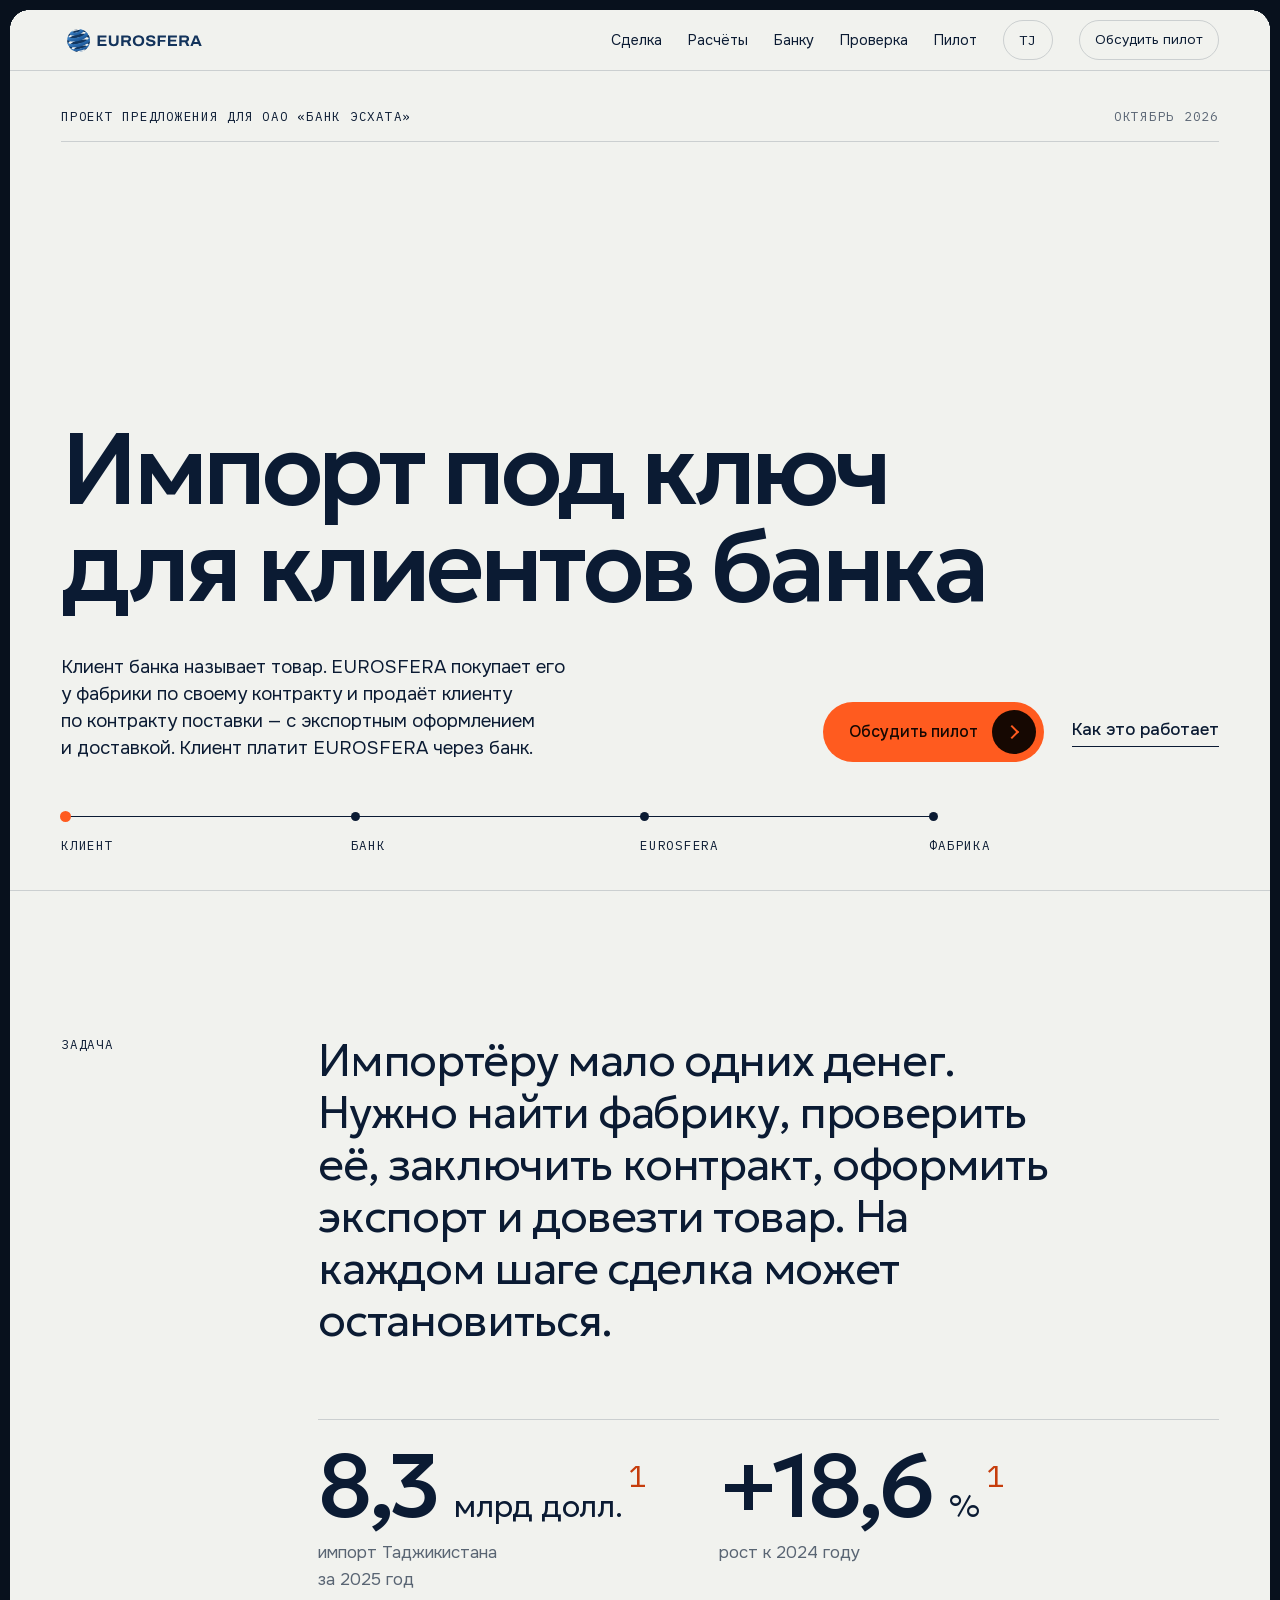
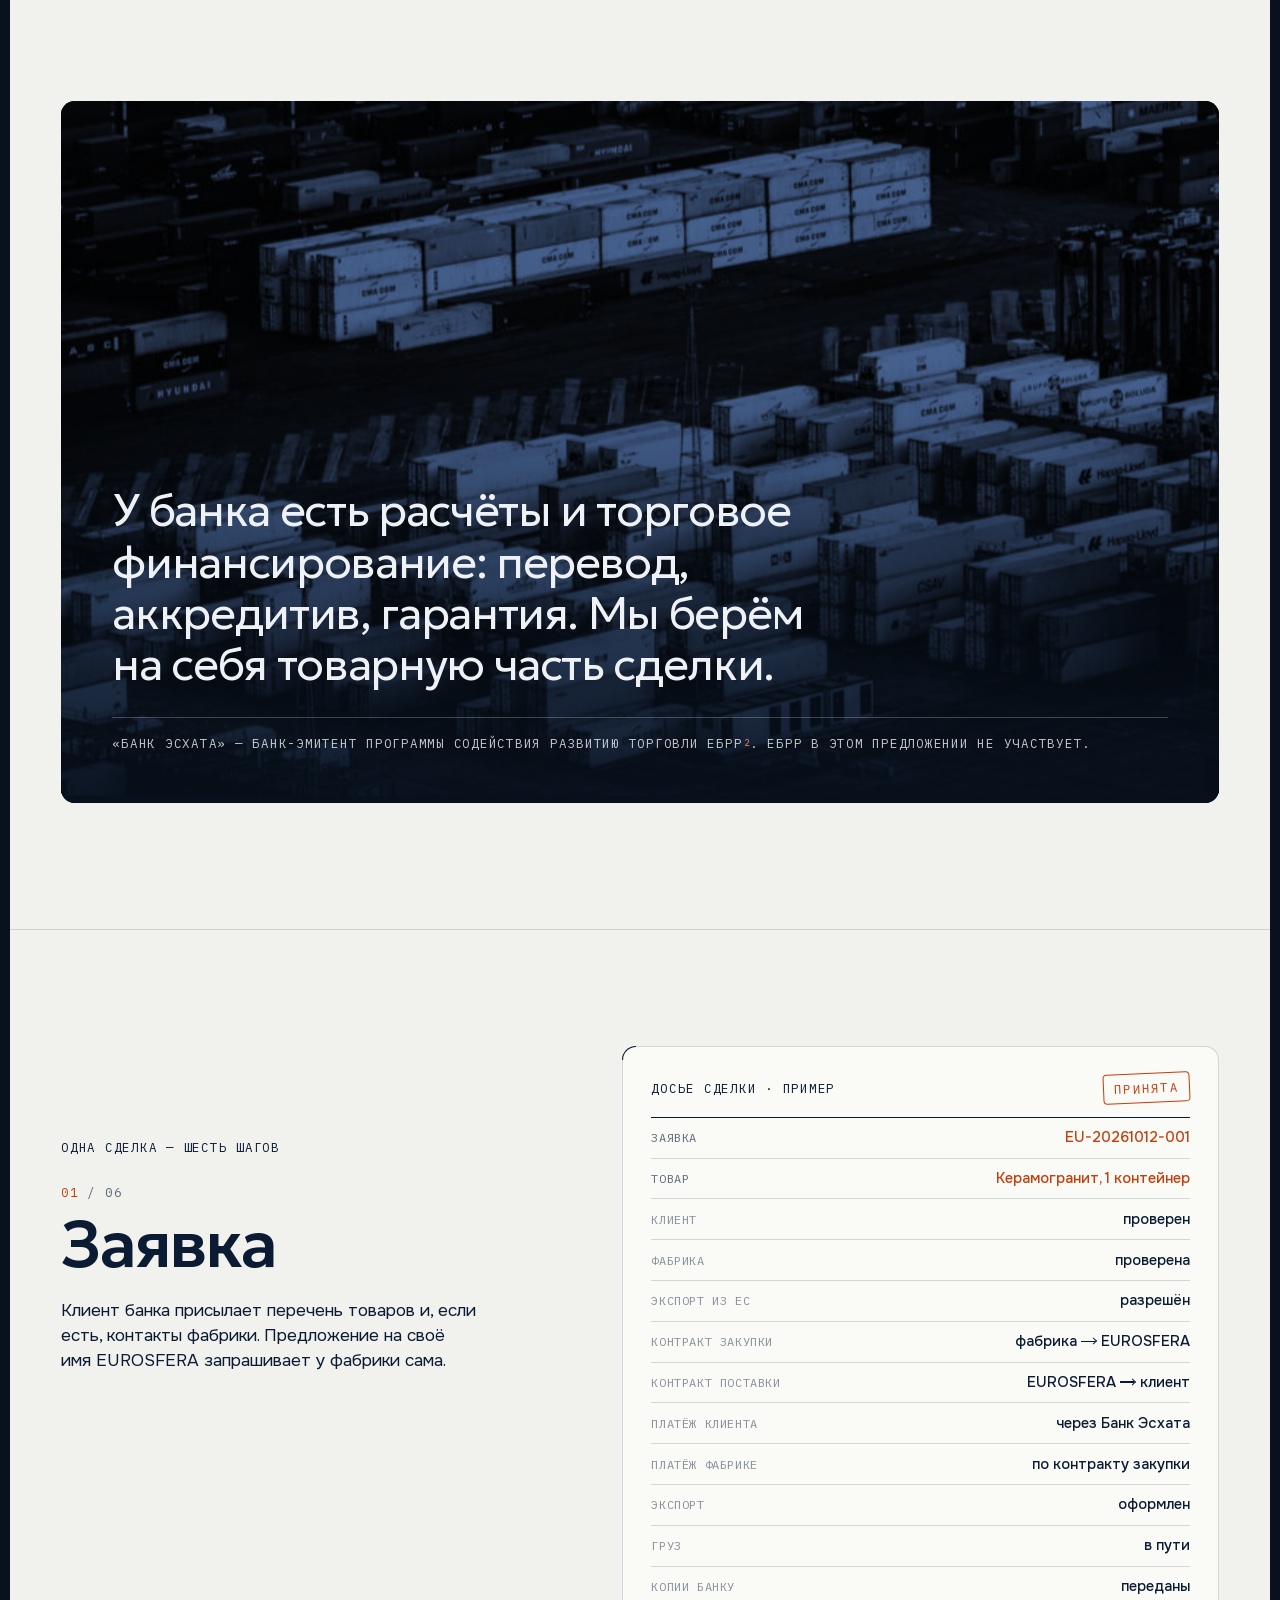
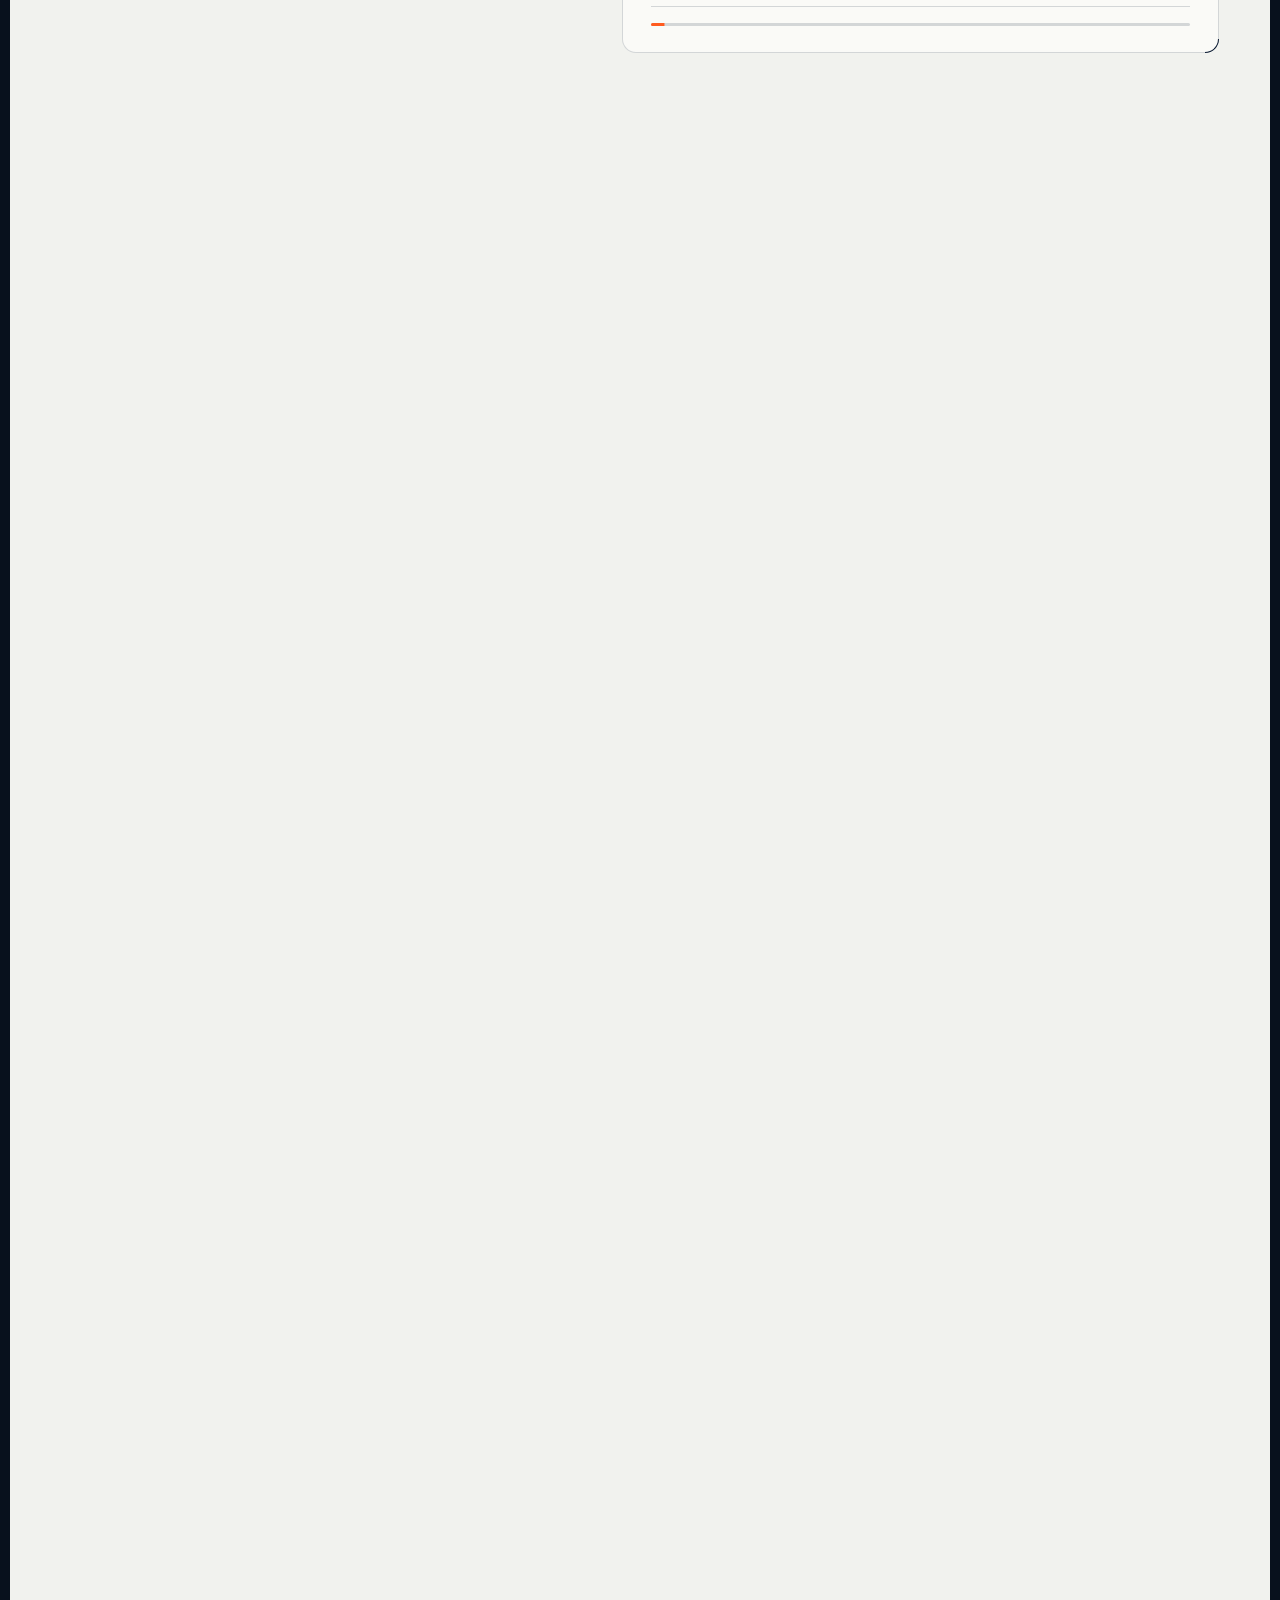
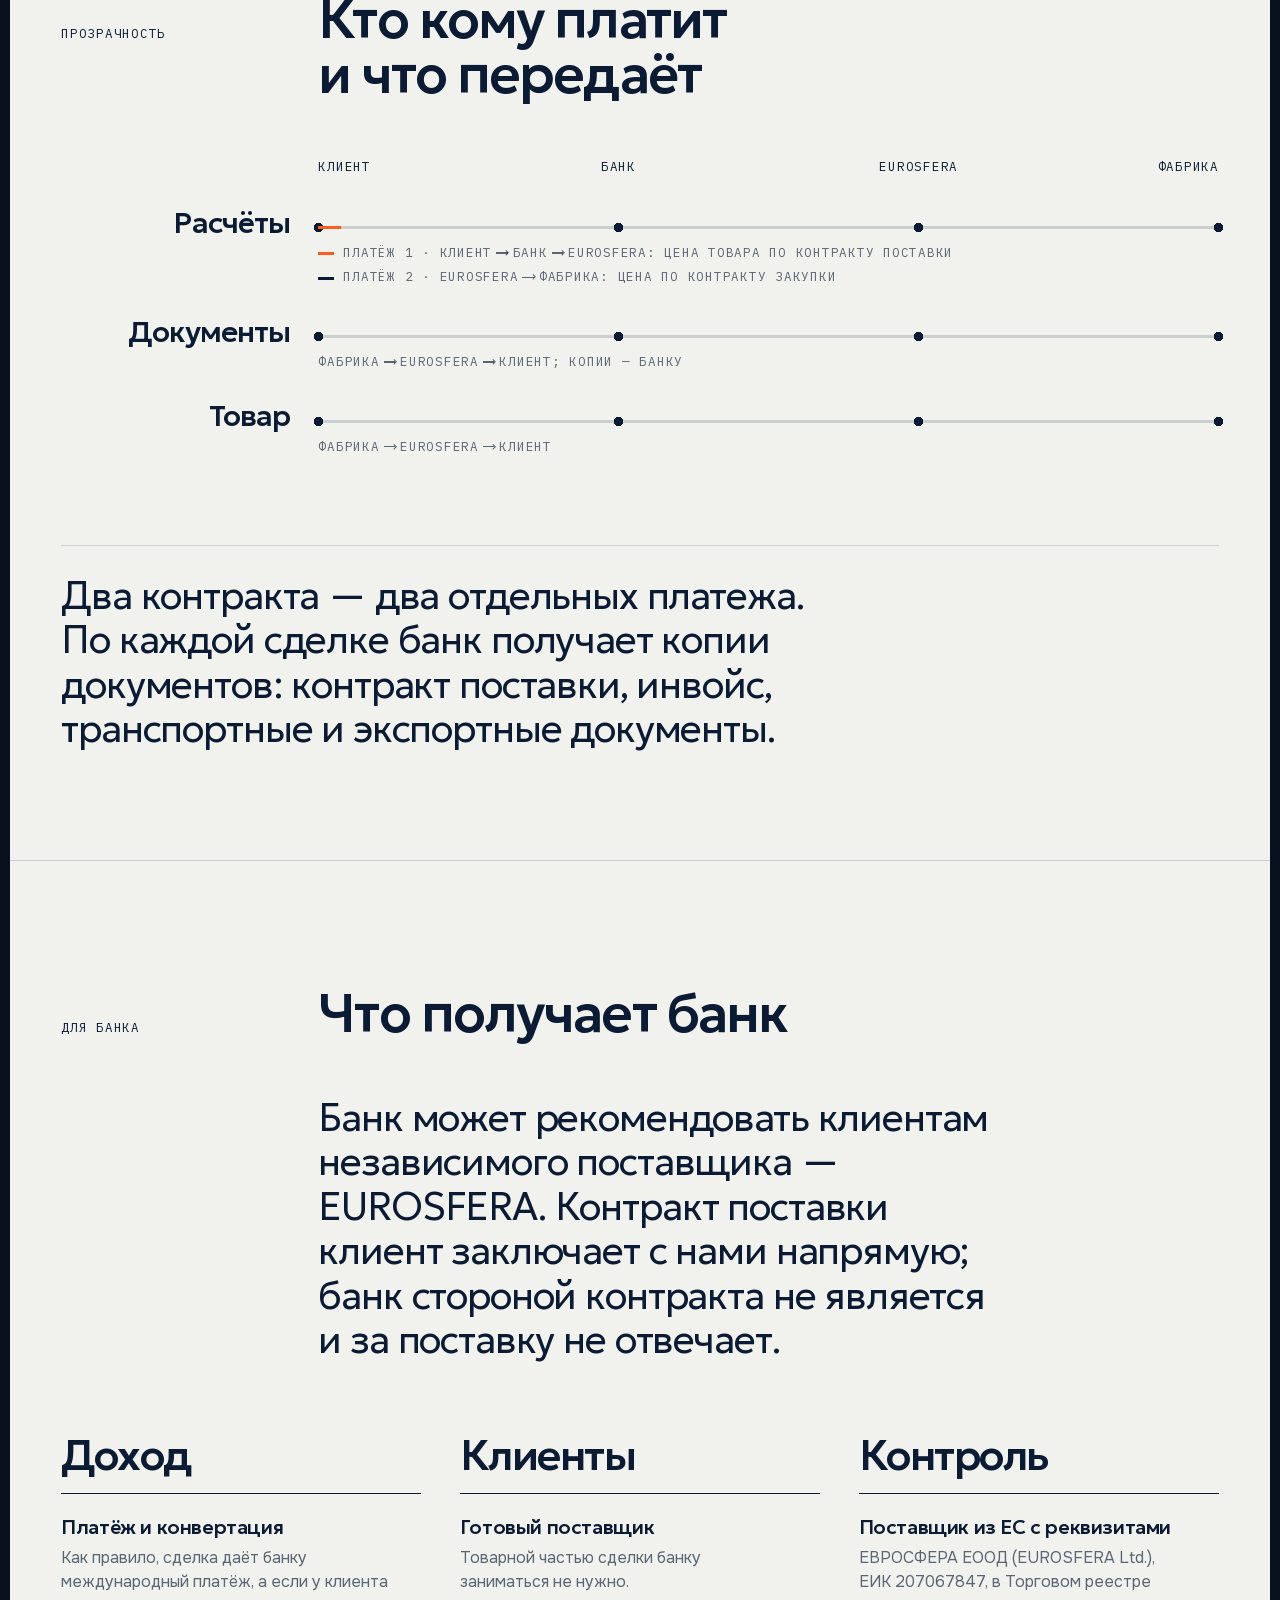
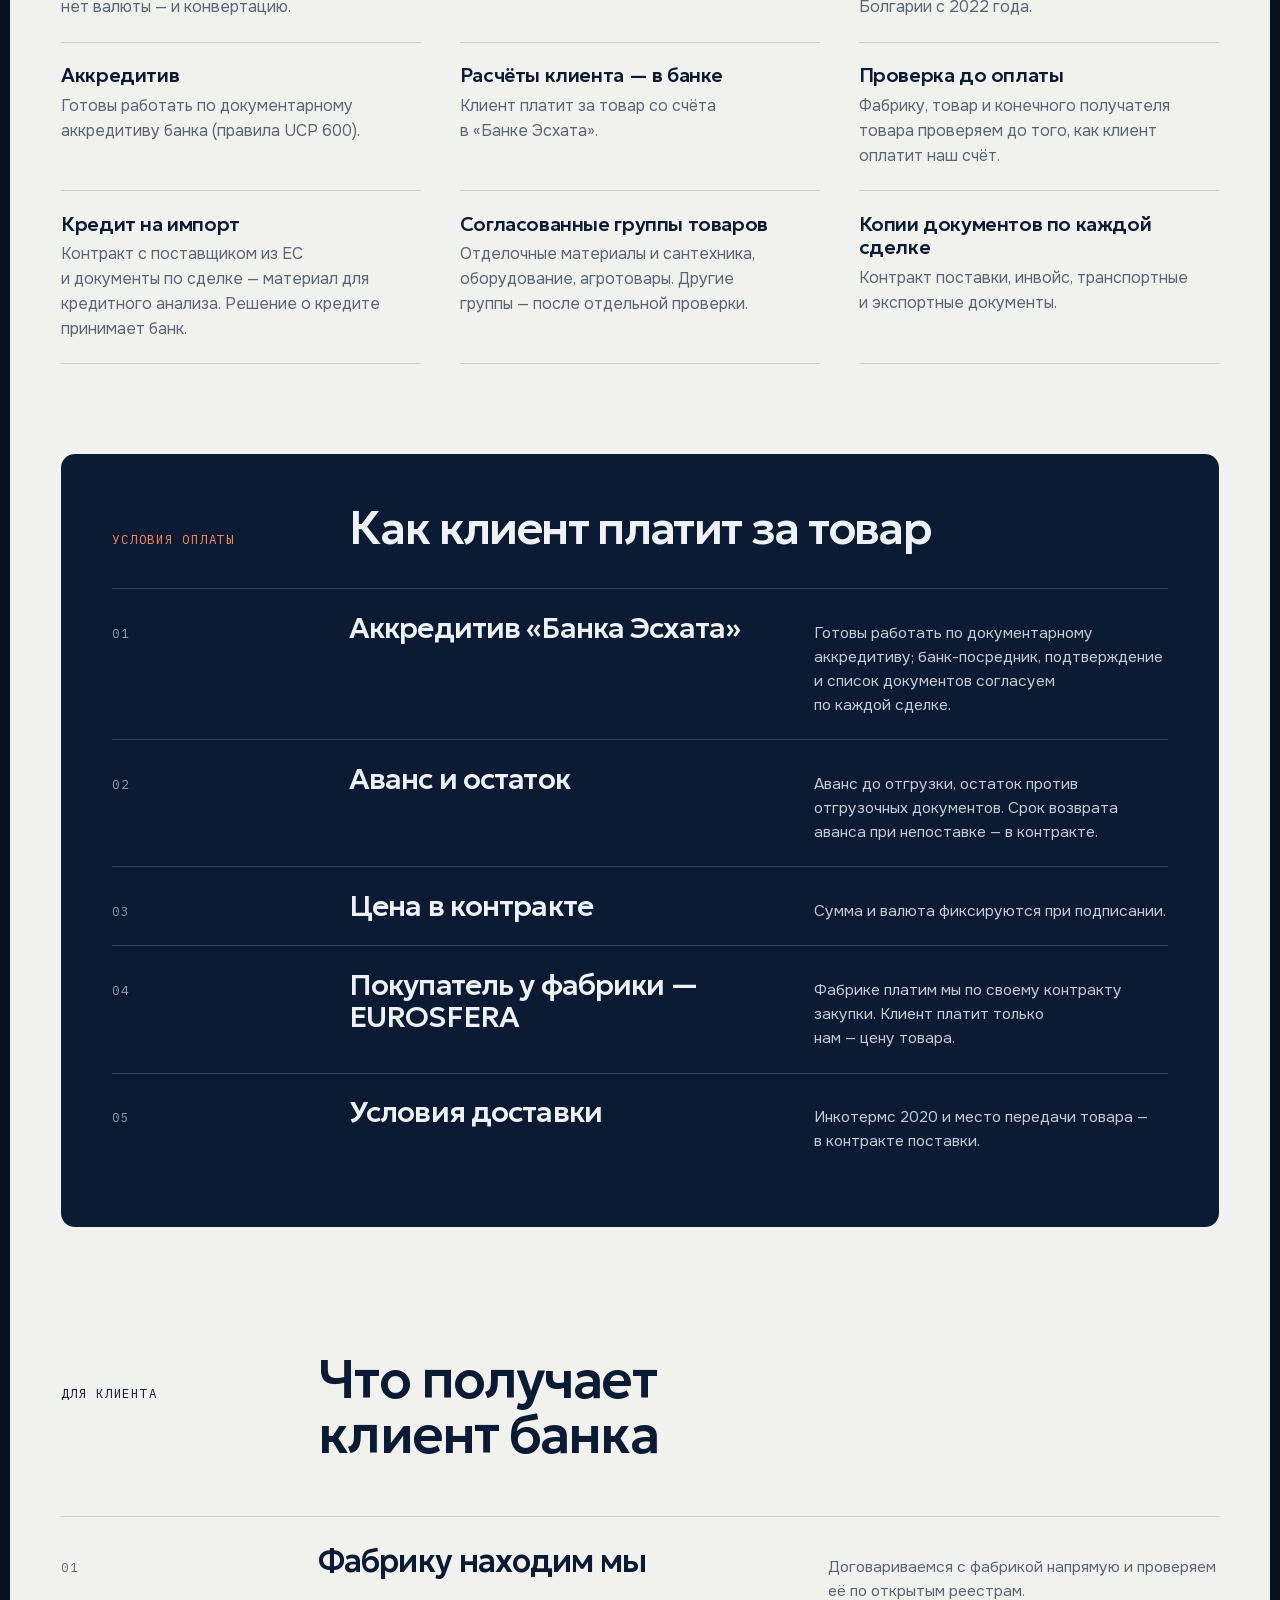
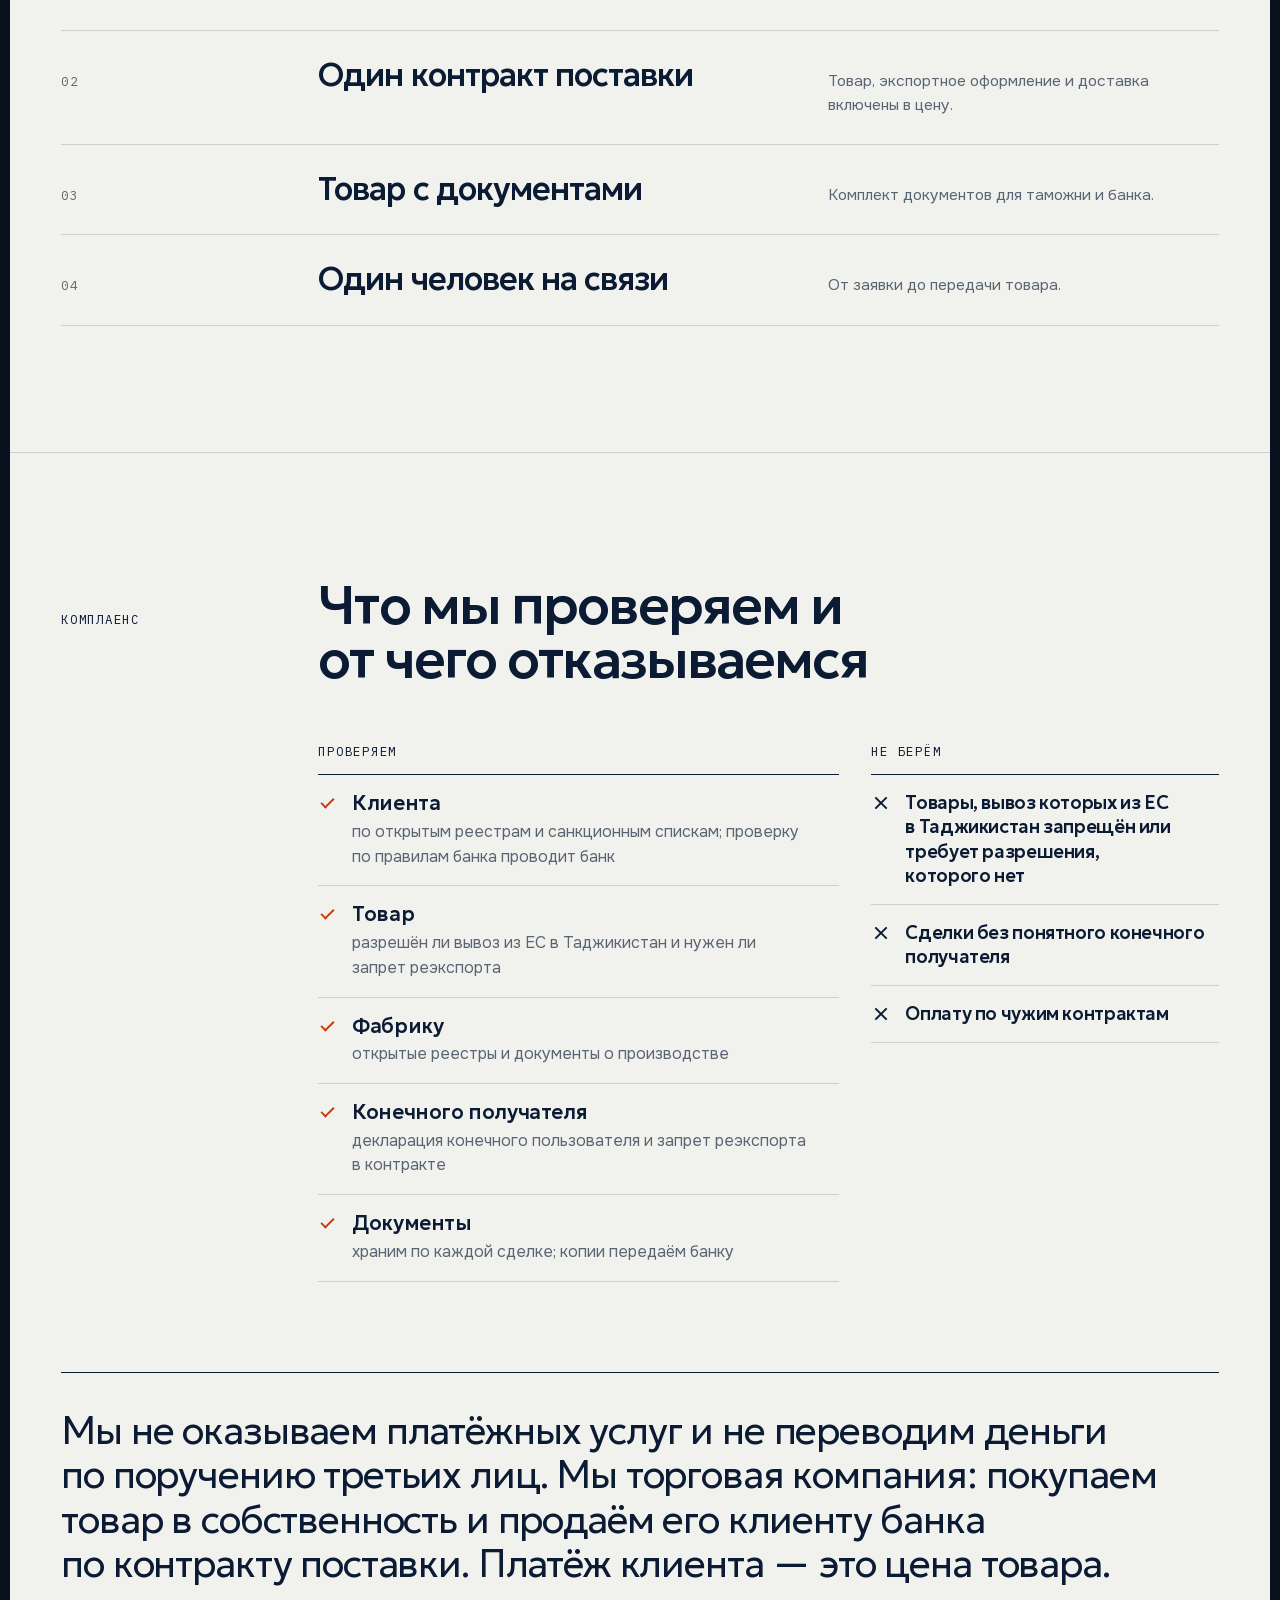
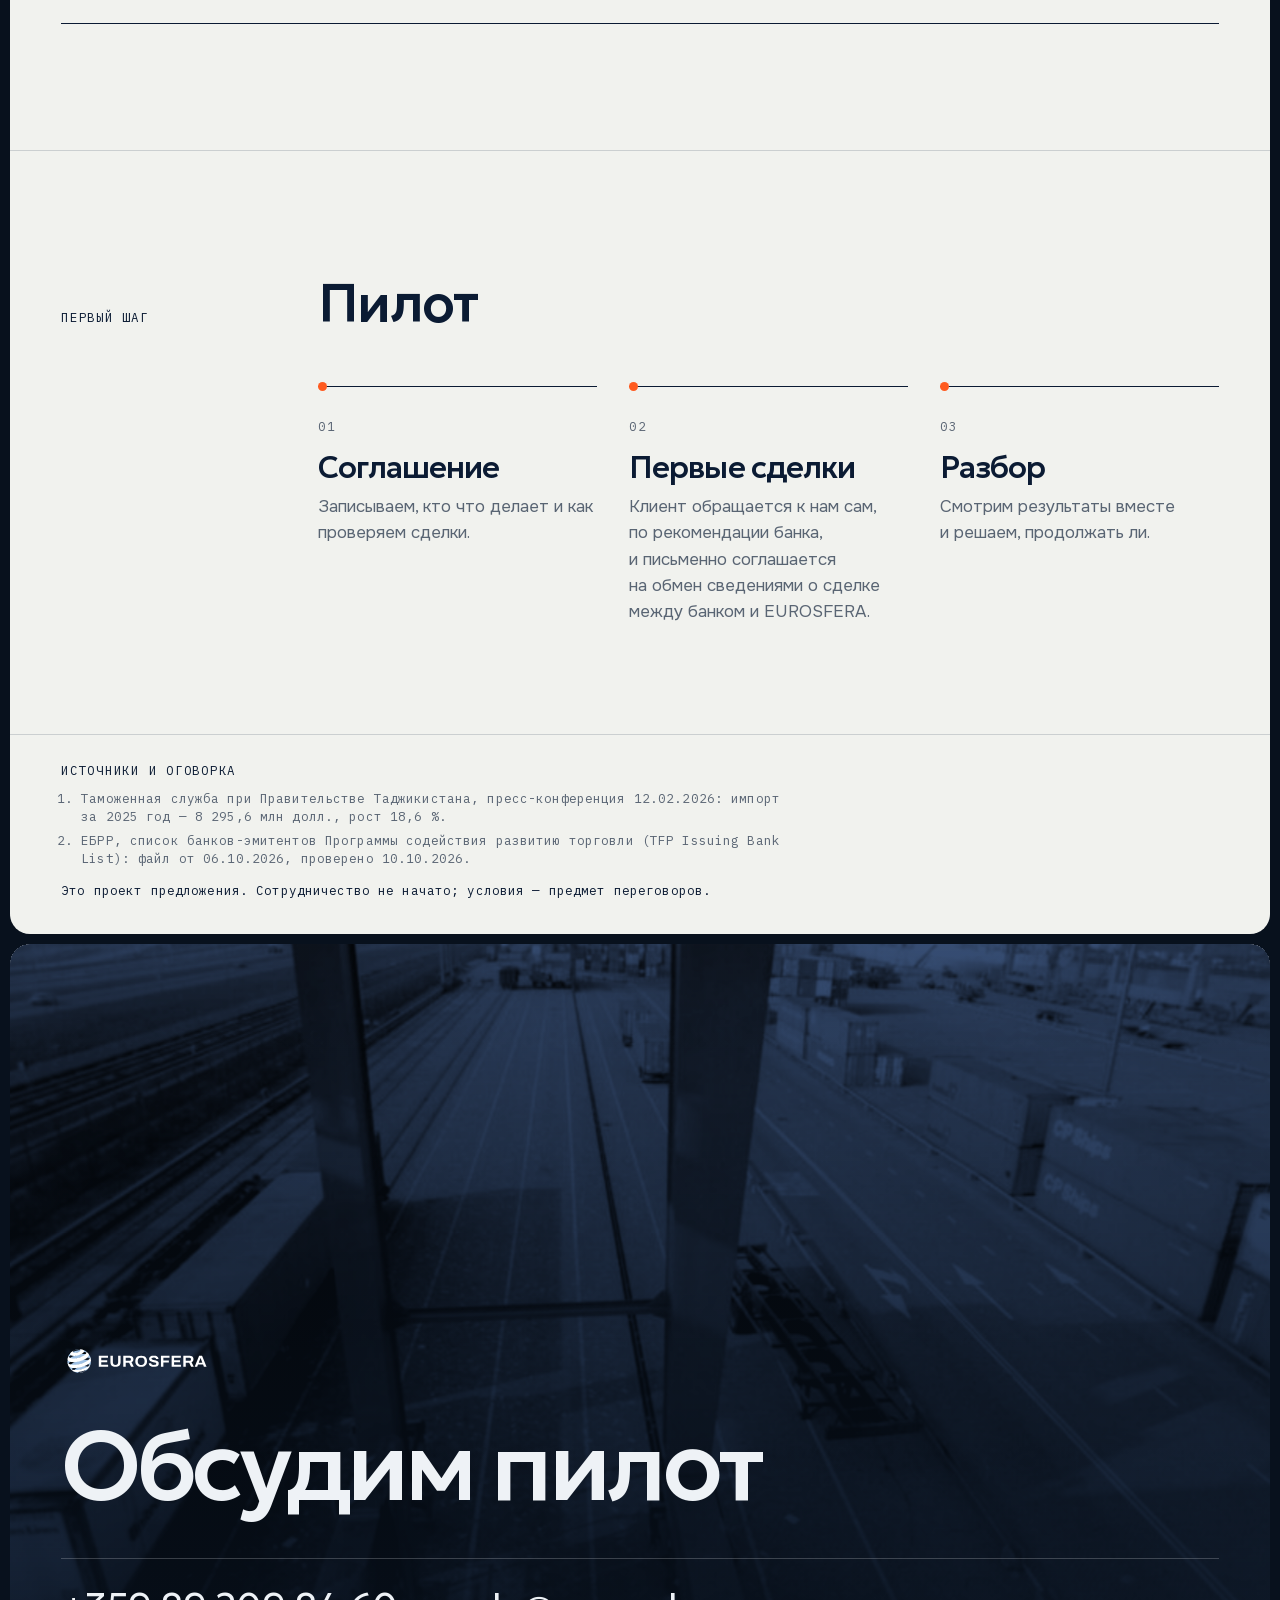
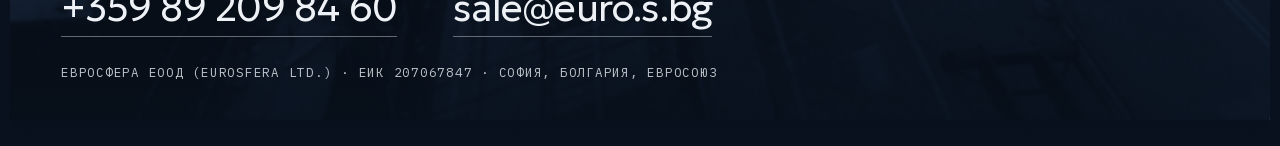
==== commit c1899b4b: "Правки после приёмки и проверки формулировок Co-Authored-By: Claude Opus 5.5 <noreply@anthropic.com>" ====
--- a/index.html
+++ b/index.html
@@ -3,11 +3,12 @@
 <head>
 <meta charset="utf-8">
 <meta name="viewport" content="width=device-width, initial-scale=1">
-<title>EUROSFERA — импорт под ключ для клиентов банка «Эсхата»</title>
-<meta name="description" content="Предложение EUROSFERA LTD для ОАО «Банк Эсхата»: закупка у зарубежных фабрик для клиентов банка — контракт, оформление, доставка и документы.">
+<title>Предложение EUROSFERA для ОАО «Банк Эсхата» — проект</title>
+<meta name="description" content="Проект предложения EUROSFERA для ОАО «Банк Эсхата»: поставка товаров зарубежных фабрик клиентам банка — контракт, экспортное оформление, доставка и документы.">
 <meta name="robots" content="noindex, nofollow">
 <link rel="icon" href="data:,">
 <link rel="preload" as="font" type="font/woff2" href="fonts/geo-cyrillic.woff2" crossorigin>
+<link rel="preload" as="font" type="font/woff2" href="fonts/geo-cyrillic-ext.woff2" crossorigin>
 <link rel="stylesheet" href="style.css">
 <script>document.documentElement.classList.add("js-wait");setTimeout(function(){document.documentElement.classList.remove("js-wait")},2500)</script>
 </head>
@@ -21,12 +22,12 @@
   <a class="top__logo" href="#hero" aria-label="EUROSFERA — в начало"><img src="img/logo-ink.svg" alt="EUROSFERA" width="163" height="30"></a>
   <nav class="top__nav" aria-label="Разделы">
     <a href="#deal" data-tj="Муомила">Сделка</a>
-    <a href="#flows" data-tj="Се ҷараён">Три потока</a>
+    <a href="#flows" data-tj="Ҳисобҳо">Расчёты</a>
     <a href="#bank" data-tj="Барои бонк">Банку</a>
     <a href="#check" data-tj="Санҷиш">Проверка</a>
     <a href="#pilot" data-tj="Лоиҳаи озмоишӣ">Пилот</a>
   </nav>
-  <a class="top__lang" href="?lang=tj" hreflang="tg" aria-label="Забони тоҷикӣ">ТҶ</a>
+  <a class="top__lang" href="?lang=tj" hreflang="tg" aria-label="Забони тоҷикӣ">TJ</a>
   <a class="top__cta" href="#contact" data-tj="Муҳокима">Обсудить пилот</a>
 </header>
 
@@ -35,20 +36,20 @@
 <!-- ───────── Первый экран ───────── -->
 <section class="hero" id="hero">
   <div class="hero__meta mono">
-    <span data-tj="Пешниҳод барои «Бонки Эсхата»">Предложение для ОАО «Банк Эсхата»</span>
+    <span data-tj="Лоиҳаи пешниҳод барои «Бонки Эсхата»">Проект предложения для ОАО «Банк Эсхата»</span>
     <span data-tj="Октябри 2026">Октябрь 2026</span>
   </div>
   <h1 class="hero__title" data-split data-tj="Воридот аз&nbsp;аввал то&nbsp;охир&nbsp;—<br>барои мизоҷони бонк">Импорт под&nbsp;ключ<br>для&nbsp;клиентов банка</h1>
   <div class="hero__foot">
-    <p class="hero__lead" data-tj="Мизоҷи бонк молро номбар мекунад. EUROSFERA корхонаро меёбад, молро бо шартномаи худ мехарад, содиротро ба расмият медарорад ва мерасонад. Ҳисоббаробаркунӣ тавассути бонк мегузарад, ҳуҷҷатҳо дар дасти бонк мебошанд.">Клиент банка называет товар. EUROSFERA находит фабрику, покупает по&nbsp;своему контракту, оформляет экспорт и&nbsp;привозит. Расчёт идёт через банк, документы&nbsp;— у&nbsp;банка.</p>
+    <p class="hero__lead" data-tj="Мизоҷи бонк молро номбар мекунад. EUROSFERA онро аз&nbsp;корхона бо&nbsp;шартномаи худ мехарад ва&nbsp;ба&nbsp;мизоҷ тибқи шартномаи таҳвил мефурӯшад&nbsp;— бо&nbsp;расмиёти содирот ва&nbsp;расонидан. Мизоҷ ба&nbsp;EUROSFERA тавассути бонк пардохт&nbsp;мекунад.">Клиент банка называет товар. EUROSFERA покупает его у&nbsp;фабрики по&nbsp;своему контракту и&nbsp;продаёт клиенту по&nbsp;контракту поставки&nbsp;— с&nbsp;экспортным оформлением и&nbsp;доставкой. Клиент платит EUROSFERA через&nbsp;банк.</p>
     <div class="hero__cta">
       <a class="btn" href="#contact"><span data-tj="Муҳокимаи лоиҳаи озмоишӣ">Обсудить пилот</span><i aria-hidden="true"></i></a>
       <a class="link" href="#deal" data-tj="Ин чӣ гуна кор мекунад">Как это работает</a>
     </div>
   </div>
   <ol class="strip mono" aria-label="Участники сделки">
-    <li data-tj="Мизоҷи бонк">Клиент банка</li>
-    <li data-tj="Бонки Эсхата">Банк Эсхата</li>
+    <li data-tj="Мизоҷ">Клиент</li>
+    <li data-tj="Бонк">Банк</li>
     <li>EUROSFERA</li>
     <li data-tj="Корхона">Фабрика</li>
     <li class="strip__line" aria-hidden="true"><i></i><b></b></li>
@@ -59,15 +60,15 @@
 <section class="task" id="task">
   <p class="mono label" data-tj="Вазифа">Задача</p>
   <div class="task__body">
-    <p class="task__say" data-words data-tj="Ба воридкунанда танҳо пул кифоя нест. Корхонаро ёфтан, онро санҷидан, шартнома бастан, содиротро ба расмият даровардан ва молро расондан лозим аст. Дар ҳар қадам муомила метавонад қатъ шавад.">Импортёру мало найти деньги. Нужно найти фабрику, проверить её, заключить контракт, оформить экспорт и&nbsp;довезти товар. На&nbsp;каждом шаге сделка может остановиться.</p>
+    <p class="task__say" data-words data-tj="Ба воридкунанда танҳо пул кифоя нест. Корхонаро ёфтан, онро санҷидан, шартнома бастан, содиротро ба расмият даровардан ва молро расондан лозим аст. Дар ҳар қадам муомила метавонад қатъ шавад.">Импортёру мало одних денег. Нужно найти фабрику, проверить её, заключить контракт, оформить экспорт и&nbsp;довезти товар. На&nbsp;каждом шаге сделка может остановиться.</p>
     <dl class="task__facts">
       <div>
         <dt><b>8,3</b> <span data-tj="млрд доллар">млрд долл.</span><sup>1</sup></dt>
-        <dd data-tj="воридоти Тоҷикистон дар соли 2025">импорт Таджикистана за&nbsp;2025&nbsp;год</dd>
+        <dd data-tj="воридоти Тоҷикистон дар&nbsp;соли&nbsp;2025">импорт Таджикистана за&nbsp;2025&nbsp;год</dd>
       </div>
       <div>
         <dt><b>+18,6</b> <span>%</span><sup>1</sup></dt>
-        <dd data-tj="афзоиш нисбат ба соли 2024">рост к&nbsp;2024&nbsp;году</dd>
+        <dd data-tj="афзоиш нисбат ба&nbsp;соли&nbsp;2024">рост к&nbsp;2024&nbsp;году</dd>
       </div>
     </dl>
   </div>
@@ -78,8 +79,8 @@
   <div class="band__media" aria-hidden="true">
     <picture><source media="(max-width: 699px)" srcset="img/port-m.jpg"><img src="img/port.jpg" alt="" loading="lazy" width="2200" height="1467"></picture>
   </div>
-  <p class="band__text" data-tj="Бонк воситаҳои ҳисоббаробаркунӣ дорад: интиқол, аккредитив, кафолат. Мо&nbsp;нисфи дуюми муомиларо анҷом медиҳем&nbsp;— қисми мол.">У&nbsp;банка есть расчётные инструменты: перевод, аккредитив, гарантия. Мы&nbsp;закрываем вторую половину сделки&nbsp;— товарную.</p>
-  <p class="band__note mono" data-tj="«Бонки Эсхата» — бонки эмитент дар Барномаи мусоидат ба савдои БАТР²">Банк «Эсхата»&nbsp;— банк-эмитент в&nbsp;Программе содействия торговле ЕБРР<sup>2</sup></p>
+  <p class="band__text" data-tj="Бонк ҳисоббаробаркунӣ ва&nbsp;маблағгузории савдо дорад: интиқол, аккредитив, кафолат. Мо&nbsp;қисми моли муомиларо ба&nbsp;зимма&nbsp;мегирем.">У&nbsp;банка есть расчёты и&nbsp;торговое финансирование: перевод, аккредитив, гарантия. Мы&nbsp;берём на&nbsp;себя товарную часть&nbsp;сделки.</p>
+  <p class="band__note mono" data-tj="«Бонки Эсхата»&nbsp;— бонки эмитенти Барномаи мусоидат ба&nbsp;рушди савдои БАТР<sup>2</sup>. БАТР дар ин пешниҳод иштирок&nbsp;намекунад.">«Банк Эсхата»&nbsp;— банк-эмитент Программы содействия развитию торговли ЕБРР<sup>2</sup>. ЕБРР в&nbsp;этом предложении не&nbsp;участвует.</p>
 </section>
 
 <!-- ───────── Одна сделка: шесть шагов и досье ───────── -->
@@ -91,32 +92,32 @@
         <li class="step" data-step>
           <p class="step__num mono"><b>01</b> / 06</p>
           <h2 class="step__title" data-tj="Дархост">Заявка</h2>
-          <p class="step__copy" data-tj="Мизоҷи бонк рӯйхати мол ё&nbsp;ҳисобнома-проформаи корхонаро мефиристад. Мо&nbsp;ҷавоб медиҳем, ки муомиларо мегирем ё&nbsp;не ва&nbsp;бо&nbsp;кадом шартҳо.">Клиент банка присылает список товара или счёт-проформу фабрики. Мы&nbsp;отвечаем, берёмся&nbsp;ли за&nbsp;сделку и&nbsp;на&nbsp;каких условиях.</p>
+          <p class="step__copy" data-tj="Мизоҷи бонк рӯйхати молҳо ва, агар бошад, маълумоти тамоси корхонаро мефиристад. Пешниҳоди нархро ба&nbsp;номи худ EUROSFERA аз&nbsp;корхона худаш мепурсад.">Клиент банка присылает перечень товаров и, если есть, контакты фабрики. Предложение на&nbsp;своё имя EUROSFERA запрашивает у&nbsp;фабрики сама.</p>
         </li>
         <li class="step" data-step>
           <p class="step__num mono"><b>02</b> / 06</p>
           <h2 class="step__title" data-tj="Санҷиш">Проверка</h2>
-          <p class="step__copy" data-tj="Мизоҷ, корхона, мол ва&nbsp;гирандаи ниҳоиро месанҷем. Муомилаҳоро бо&nbsp;молҳое, ки таҳти маҳдудиятҳои Иттиҳоди Аврупо қарор доранд, намегирем&nbsp;— ва&nbsp;дар ин бора фавран мегӯем.">Проверяем клиента, фабрику, товар и&nbsp;конечного получателя. Сделки с&nbsp;товарами под ограничениями ЕС не&nbsp;берём&nbsp;— и&nbsp;говорим об&nbsp;этом сразу.</p>
+          <p class="step__copy" data-tj="Корхона ва&nbsp;мизоҷро аз&nbsp;рӯи феҳристҳои кушод ва&nbsp;рӯйхатҳои таҳримӣ, молро&nbsp;— аз&nbsp;рӯи қоидаҳои содирот аз&nbsp;Иттиҳоди Аврупо месанҷем. Ин санҷиши худи мост; санҷиши мизоҷро тибқи қоидаҳои бонк худи бонк мегузаронад.">Проверяем фабрику и&nbsp;клиента по&nbsp;открытым реестрам и&nbsp;санкционным спискам, товар&nbsp;— по&nbsp;правилам экспорта из&nbsp;ЕС. Это наша собственная проверка; проверку клиента по&nbsp;правилам банка проводит&nbsp;банк.</p>
         </li>
         <li class="step" data-step>
           <p class="step__num mono"><b>03</b> / 06</p>
           <h2 class="step__title" data-tj="Ду шартнома">Два контракта</h2>
-          <p class="step__copy" data-tj="EUROSFERA бо&nbsp;мизоҷ шартномаи таҳвил ва&nbsp;бо&nbsp;корхона шартномаи харид мебандад. Харидор дар назди корхона&nbsp;— мо, бо&nbsp;тамоми масъулияти харидор.">EUROSFERA заключает контракт поставки с&nbsp;клиентом и&nbsp;контракт закупки с&nbsp;фабрикой. Покупатель у&nbsp;фабрики&nbsp;— мы, со&nbsp;всей ответственностью покупателя.</p>
+          <p class="step__copy" data-tj="EUROSFERA бо&nbsp;корхона шартномаи харид ва&nbsp;бо&nbsp;мизоҷ шартномаи таҳвил мебандад. Барои корхона мо&nbsp;харидор, барои мизоҷ&nbsp;— фурӯшанда ҳастем: барои миқдор, сифат ва&nbsp;мӯҳлат тибқи шартномаи таҳвил ҷавоб&nbsp;медиҳем.">EUROSFERA заключает контракт закупки с&nbsp;фабрикой и&nbsp;контракт поставки с&nbsp;клиентом. Для фабрики мы покупатель, для клиента&nbsp;— продавец: за&nbsp;количество, качество и&nbsp;срок отвечаем по&nbsp;контракту&nbsp;поставки.</p>
         </li>
         <li class="step" data-step>
           <p class="step__num mono"><b>04</b> / 06</p>
           <h2 class="step__title" data-tj="Ҳисоббаробаркунӣ">Расчёт</h2>
-          <p class="step__copy" data-tj="Мизоҷ ба&nbsp;EUROSFERA тавассути «Бонки Эсхата» пардохт мекунад: бо&nbsp;интиқол ё&nbsp;аккредитив. Ба&nbsp;корхона мо&nbsp;мепардозем&nbsp;— аз&nbsp;суратҳисоби худ дар Иттиҳоди Аврупо, тибқи шартномаи худ.">Клиент платит EUROSFERA через банк «Эсхата»: переводом или аккредитивом. Фабрике платим мы&nbsp;— со&nbsp;своего счёта в&nbsp;ЕС, по&nbsp;своему контракту.</p>
+          <p class="step__copy" data-tj="Мизоҷ ба&nbsp;EUROSFERA нархи молро тибқи шартномаи таҳвил мепардозад&nbsp;— тавассути «Бонки Эсхата», бо&nbsp;интиқол ё&nbsp;аккредитив. Ба&nbsp;корхона мо&nbsp;мепардозем&nbsp;— тибқи шартномаи хариди&nbsp;худ.">Клиент платит EUROSFERA цену товара по&nbsp;контракту поставки&nbsp;— через «Банк Эсхата», переводом или аккредитивом. Фабрике платим мы&nbsp;— по&nbsp;своему контракту&nbsp;закупки.</p>
         </li>
         <li class="step" data-step>
           <p class="step__num mono"><b>05</b> / 06</p>
           <h2 class="step__title" data-tj="Боркунӣ">Отгрузка</h2>
-          <p class="step__copy" data-tj="Молро қабул мекунем, содиротро ба&nbsp;расмият медарорем, мебарем. Мизоҷ ва&nbsp;бонк медонанд, ки бор дар куҷост.">Принимаем товар, оформляем экспорт, везём. Клиент и&nbsp;банк знают, где груз.</p>
+          <p class="step__copy" data-tj="Молро аз&nbsp;корхона қабул мекунем, ҳангоми боркунӣ аз&nbsp;Иттиҳоди Аврупо содиротро ба&nbsp;расмият медарорем ва&nbsp;тибқи шартҳои шартнома мерасонем. Ба&nbsp;мизоҷ ва&nbsp;бонк санаи боркунӣ, рақами ҳуҷҷати нақлиётӣ ва&nbsp;санаи расиданро хабар&nbsp;медиҳем.">Принимаем товар у&nbsp;фабрики, при отгрузке из&nbsp;ЕС оформляем экспорт и&nbsp;доставляем на&nbsp;условиях контракта. Клиенту и&nbsp;банку сообщаем дату отгрузки, номер транспортного документа и&nbsp;дату&nbsp;прибытия.</p>
         </li>
         <li class="step" data-step>
           <p class="step__num mono"><b>06</b> / 06</p>
           <h2 class="step__title" data-tj="Анҷом">Закрытие</h2>
-          <p class="step__copy" data-tj="Ба&nbsp;мизоҷ ва&nbsp;бонк маҷмӯи пурраро месупорем: шартнома, инвойс, варақаи борбандӣ, ҳуҷҷатҳои нақлиётӣ, декларатсияи содиротӣ.">Передаём клиенту и&nbsp;банку полный комплект: контракт, инвойс, упаковочный лист, транспортные документы, экспортную декларацию.</p>
+          <p class="step__copy" data-tj="Ба&nbsp;мизоҷ ҳуҷҷатҳои муомиларо ва&nbsp;ба&nbsp;бонк нусхаҳои онҳоро месупорем: шартномаи таҳвил, инвойс, варақаи борбандӣ, ҳуҷҷатҳои нақлиётӣ, декларатсияи содиротӣ. Розигии мизоҷ ба&nbsp;ин дар шартнома сабт&nbsp;шудааст.">Передаём клиенту документы по&nbsp;сделке, а&nbsp;банку&nbsp;— их копии: контракт поставки, инвойс, упаковочный лист, транспортные документы, экспортную декларацию. Согласие клиента на&nbsp;это записано в&nbsp;контракте.</p>
         </li>
       </ol>
     </div>
@@ -127,58 +128,59 @@
         <span class="stamp" aria-hidden="true">
           <i data-tj="Қабул шуд">Принята</i>
           <i data-tj="Санҷида шуд">Проверена</i>
-          <i data-tj="Шартномаҳо">Контракты</i>
+          <i data-tj="Имзо шуд">Подписана</i>
           <i data-tj="Пардохт шуд">Оплачена</i>
           <i data-tj="Дар роҳ">В пути</i>
           <i data-tj="Пӯшида шуд">Закрыта</i>
         </span>
       </header>
       <dl class="dossier__rows">
-        <div class="row" data-at="1"><dt data-tj="Дархост">Заявка</dt><dd>EU-20261012-001</dd></div>
-        <div class="row" data-at="1"><dt data-tj="Мол">Товар</dt><dd data-tj="Керамогранит, 1 контейнер">Керамогранит, 1 контейнер</dd></div>
+        <div class="row" data-at="1"><dt data-tj="Дархост">Заявка</dt><dd data-tj="EU-20261012-001">EU-20261012-001</dd></div>
+        <div class="row" data-at="1"><dt data-tj="Мол">Товар</dt><dd data-tj="Керамогранит, 1&nbsp;контейнер">Керамогранит, 1&nbsp;контейнер</dd></div>
         <div class="row" data-at="2"><dt data-tj="Мизоҷ">Клиент</dt><dd data-tj="санҷида шуд">проверен</dd></div>
         <div class="row" data-at="2"><dt data-tj="Корхона">Фабрика</dt><dd data-tj="санҷида шуд">проверена</dd></div>
-        <div class="row" data-at="2"><dt data-tj="Маҳдудиятҳои ИА">Ограничения ЕС</dt><dd data-tj="нестанд">нет</dd></div>
-        <div class="row" data-at="3"><dt data-tj="Шартномаи таҳвил">Контракт поставки</dt><dd data-tj="EUROSFERA → мизоҷ">EUROSFERA → клиент</dd></div>
-        <div class="row" data-at="3"><dt data-tj="Шартномаи харид">Контракт закупки</dt><dd data-tj="корхона → EUROSFERA">фабрика → EUROSFERA</dd></div>
-        <div class="row" data-at="4"><dt data-tj="Пардохти мизоҷ">Расчёт клиента</dt><dd data-tj="тавассути Бонки Эсхата">через Банк Эсхата</dd></div>
-        <div class="row" data-at="4"><dt data-tj="Пардохт ба корхона">Оплата фабрике</dt><dd data-tj="аз суратҳисоби EUROSFERA">со счёта EUROSFERA</dd></div>
-        <div class="row" data-at="5"><dt data-tj="Содирот">Экспорт</dt><dd data-tj="ба расмият дароварда шуд">оформлен</dd></div>
+        <div class="row" data-at="2"><dt data-tj="Содирот аз ИА">Экспорт из ЕС</dt><dd data-tj="иҷозат аст">разрешён</dd></div>
+        <div class="row" data-at="3"><dt data-tj="Шартномаи харид">Контракт закупки</dt><dd data-tj="корхона<i class='arr'></i>EUROSFERA">фабрика<i class='arr'></i>EUROSFERA</dd></div>
+        <div class="row" data-at="3"><dt data-tj="Шартномаи таҳвил">Контракт поставки</dt><dd data-tj="EUROSFERA<i class='arr'></i>мизоҷ">EUROSFERA<i class='arr'></i>клиент</dd></div>
+        <div class="row" data-at="4"><dt data-tj="Пардохти мизоҷ">Платёж клиента</dt><dd data-tj="тавассути Бонки Эсхата">через Банк Эсхата</dd></div>
+        <div class="row" data-at="4"><dt data-tj="Пардохт ба корхона">Платёж фабрике</dt><dd data-tj="тибқи шартномаи харид">по контракту закупки</dd></div>
+        <div class="row" data-at="5"><dt data-tj="Содирот">Экспорт</dt><dd data-tj="ба расмият даромад">оформлен</dd></div>
         <div class="row" data-at="5" data-swap="6"><dt data-tj="Бор">Груз</dt><dd><span class="v1" data-tj="дар роҳ">в пути</span><span class="v2" data-tj="расонида шуд">доставлен</span></dd></div>
-        <div class="row" data-at="6"><dt data-tj="Ҳуҷҷатҳо ба бонк">Документы банку</dt><dd data-tj="супорида шуданд">переданы</dd></div>
+        <div class="row" data-at="6"><dt data-tj="Нусхаҳо ба бонк">Копии банку</dt><dd data-tj="супорида шуданд">переданы</dd></div>
       </dl>
       <div class="dossier__bar" aria-hidden="true"><i></i></div>
     </aside>
   </div>
 </section>
 
-<!-- ───────── Три потока ───────── -->
+<!-- ───────── Расчёты, документы, товар ───────── -->
 <section class="flows" id="flows">
   <header class="head">
     <p class="mono label" data-tj="Шаффофият">Прозрачность</p>
-    <h2 data-tj="Се ҷараёне, ки бонк мебинад">Три потока, которые видит банк</h2>
-  </header>
-  <div class="lanes" role="img" aria-label="Деньги идут от клиента через банк в EUROSFERA и на фабрику. Документы идут от фабрики через EUROSFERA в банк и клиенту. Товар идёт от фабрики через EUROSFERA клиенту.">
+    <h2 data-tj="Кӣ ба&nbsp;кӣ мепардозад ва&nbsp;чӣ месупорад">Кто кому платит и&nbsp;что передаёт</h2>
+  </header>
+  <div class="lanes" role="img" aria-label="Два отдельных платежа: клиент платит EUROSFERA цену товара через банк; EUROSFERA платит фабрике по своему контракту закупки. Документы идут от фабрики через EUROSFERA клиенту, копии — банку. Товар идёт от фабрики клиенту.">
     <ol class="lanes__nodes mono" aria-hidden="true">
       <li data-tj="Мизоҷ">Клиент</li><li data-tj="Бонк">Банк</li><li>EUROSFERA</li><li data-tj="Корхона">Фабрика</li>
     </ol>
     <div class="lane lane--money" aria-hidden="true">
-      <p class="lane__name" data-tj="Пул">Деньги</p>
-      <div class="lane__track"><i></i></div>
-      <p class="lane__hint mono" data-tj="мизоҷ → бонк → EUROSFERA → корхона">клиент → банк → EUROSFERA → фабрика</p>
+      <p class="lane__name" data-tj="Ҳисобҳо">Расчёты</p>
+      <div class="lane__track"><i class="pay1"></i><i class="pay2"></i></div>
+      <p class="lane__hint mono" data-tj="Пардохти 1 · мизоҷ<i class='arr'></i>бонк<i class='arr'></i>EUROSFERA: нархи мол тибқи шартномаи таҳвил">Платёж 1 · клиент<i class='arr'></i>банк<i class='arr'></i>EUROSFERA: цена товара по контракту поставки</p>
+      <p class="lane__hint lane__hint--2 mono" data-tj="Пардохти 2 · EUROSFERA<i class='arr'></i>корхона: нарх тибқи шартномаи харид">Платёж 2 · EUROSFERA<i class='arr'></i>фабрика: цена по контракту закупки</p>
     </div>
     <div class="lane lane--docs" aria-hidden="true">
       <p class="lane__name" data-tj="Ҳуҷҷатҳо">Документы</p>
       <div class="lane__track"><i></i></div>
-      <p class="lane__hint mono" data-tj="корхона → EUROSFERA → бонк ва мизоҷ">фабрика → EUROSFERA → банк и клиент</p>
+      <p class="lane__hint mono" data-tj="корхона<i class='arr'></i>EUROSFERA<i class='arr'></i>мизоҷ; нусхаҳо — ба бонк">фабрика<i class='arr'></i>EUROSFERA<i class='arr'></i>клиент; копии — банку</p>
     </div>
     <div class="lane lane--goods" aria-hidden="true">
       <p class="lane__name" data-tj="Мол">Товар</p>
       <div class="lane__track"><i></i></div>
-      <p class="lane__hint mono" data-tj="корхона → EUROSFERA → мизоҷ">фабрика → EUROSFERA → клиент</p>
-    </div>
-  </div>
-  <p class="flows__say" data-tj="Як ширкати аврупоӣ, ду шартнома, як маҷмӯи ҳуҷҷатҳо. Дар занҷир ҳалқае нест, ки бонк онро набинад.">Одна европейская компания, два контракта, один комплект документов. В&nbsp;цепочке нет звена, которого банк не&nbsp;видит.</p>
+      <p class="lane__hint mono" data-tj="корхона<i class='arr'></i>EUROSFERA<i class='arr'></i>мизоҷ">фабрика<i class='arr'></i>EUROSFERA<i class='arr'></i>клиент</p>
+    </div>
+  </div>
+  <p class="flows__say" data-tj="Ду шартнома&nbsp;— ду пардохти алоҳида. Барои ҳар муомила бонк нусхаҳои ҳуҷҷатҳоро мегирад: шартномаи таҳвил, инвойс, ҳуҷҷатҳои нақлиётӣ ва&nbsp;содиротӣ.">Два контракта&nbsp;— два отдельных платежа. По&nbsp;каждой сделке банк получает копии документов: контракт поставки, инвойс, транспортные и&nbsp;экспортные&nbsp;документы.</p>
 </section>
 
 <!-- ───────── Что получает банк и клиент ───────── -->
@@ -187,45 +189,45 @@
     <p class="mono label" data-tj="Барои бонк">Для банка</p>
     <h2 data-tj="Бонк чӣ ба даст меорад">Что получает банк</h2>
   </header>
-  <p class="gain__say" data-tj="Бонк ба&nbsp;мизоҷони корпоративӣ воридотро аз&nbsp;аввал то&nbsp;охир пешниҳод мекунад. Қисми молро&nbsp;— корхона, шартнома, содирот, расонидан ва&nbsp;ҳуҷҷатҳо&nbsp;— мо&nbsp;пеш мебарем.">Банк предлагает корпоративным клиентам импорт под ключ. Товарную часть&nbsp;— фабрику, контракт, экспорт, доставку и&nbsp;документы&nbsp;— ведём мы.</p>
+  <p class="gain__say" data-tj="Бонк метавонад ба&nbsp;мизоҷон таъминкунандаи мустақил&nbsp;— EUROSFERA-ро тавсия диҳад. Шартномаи таҳвилро мизоҷ бевосита бо&nbsp;мо мебандад; бонк тарафи шартнома нест ва&nbsp;барои таҳвил ҷавобгар&nbsp;нест.">Банк может рекомендовать клиентам независимого поставщика&nbsp;— EUROSFERA. Контракт поставки клиент заключает с&nbsp;нами напрямую; банк стороной контракта не&nbsp;является и&nbsp;за&nbsp;поставку не&nbsp;отвечает.</p>
   <div class="trio">
     <div>
       <h3 data-tj="Даромад">Доход</h3>
       <ul>
-        <li><b data-tj="Интиқол ва&nbsp;табдили асъор">Перевод и&nbsp;конвертация</b><em data-tj="Ҳар муомила&nbsp;— интиқоли байналмилалӣ ва&nbsp;табдили асъор дар бонк.">Каждая сделка&nbsp;— международный перевод и&nbsp;обмен валюты в&nbsp;банке.</em></li>
-        <li><b data-tj="Аккредитив ва&nbsp;кафолат">Аккредитив и&nbsp;гарантия</b><em data-tj="Аккредитиви бонкро ҳамчун шакли ҳисоббаробаркунӣ қабул мекунем.">Аккредитив банка принимаем как форму расчёта.</em></li>
-        <li><b data-tj="Қарз барои воридот">Кредит на&nbsp;импорт</b><em data-tj="Таъминкунандаи санҷидашуда ва&nbsp;маҷмӯи пурраи ҳуҷҷатҳо&nbsp;— асоси фаҳмо барои қарз.">Проверенный поставщик и&nbsp;полный комплект документов&nbsp;— понятная основа для кредита.</em></li>
+        <li><b data-tj="Пардохт ва&nbsp;табдили асъор">Платёж и&nbsp;конвертация</b><em data-tj="Чун қоида, муомила ба&nbsp;бонк пардохти байналмилалӣ ва, агар мизоҷ асъор надошта бошад,&nbsp;— табдили асъор&nbsp;медиҳад.">Как правило, сделка даёт банку международный платёж, а&nbsp;если у&nbsp;клиента нет валюты&nbsp;— и&nbsp;конвертацию.</em></li>
+        <li><b data-tj="Аккредитив">Аккредитив</b><em data-tj="Омодаем бо&nbsp;аккредитиви ҳуҷҷатии бонк кор кунем (қоидаҳои UCP&nbsp;600).">Готовы работать по&nbsp;документарному аккредитиву банка (правила UCP&nbsp;600).</em></li>
+        <li><b data-tj="Қарз барои воридот">Кредит на&nbsp;импорт</b><em data-tj="Шартнома бо&nbsp;таъминкунанда аз&nbsp;Иттиҳоди Аврупо ва&nbsp;ҳуҷҷатҳои муомила&nbsp;— мавод барои таҳлили қарзӣ. Қарорро дар бораи қарз бонк қабул&nbsp;мекунад.">Контракт с&nbsp;поставщиком из&nbsp;ЕС и&nbsp;документы по&nbsp;сделке&nbsp;— материал для кредитного анализа. Решение о&nbsp;кредите принимает&nbsp;банк.</em></li>
       </ul>
     </div>
     <div>
       <h3 data-tj="Мизоҷон">Клиенты</h3>
       <ul>
-        <li><b data-tj="Хизмати тайёр барои воридкунандагон">Готовый сервис для импортёров</b><em data-tj="Онро дар дохили бонк сохтан лозим нест.">Его не&nbsp;нужно строить внутри банка.</em></li>
-        <li><b data-tj="Муомилаҳо дар бонк мемонанд">Сделки остаются в&nbsp;банке</b><em data-tj="Ҳисоббаробаркунӣ, асъор ва&nbsp;ҳуҷҷатҳо&nbsp;— дар як ҷо.">Расчёт, валюта и&nbsp;документы&nbsp;— в&nbsp;одном месте.</em></li>
-        <li><b data-tj="Як шарик барои тамоми воридот">Один партнёр на&nbsp;весь импорт</b><em data-tj="Масолеҳи ороишӣ ва&nbsp;сантехника, таҷҳизот, техникаи IT, маҳсулоти агро.">Отделка и&nbsp;сантехника, оборудование, IT-техника, агротовары.</em></li>
-      </ul>
-    </div>
-    <div>
-      <h3 data-tj="Эътимод">Спокойствие</h3>
+        <li><b data-tj="Таъминкунандаи тайёр">Готовый поставщик</b><em data-tj="Ба&nbsp;бонк лозим нест, ки бо&nbsp;қисми моли муомила машғул&nbsp;шавад.">Товарной частью сделки банку заниматься не&nbsp;нужно.</em></li>
+        <li><b data-tj="Ҳисобҳои мизоҷ&nbsp;— дар бонк">Расчёты клиента&nbsp;— в&nbsp;банке</b><em data-tj="Мизоҷ барои мол аз&nbsp;суратҳисоби худ дар «Бонки Эсхата» пардохт&nbsp;мекунад.">Клиент платит за&nbsp;товар со&nbsp;счёта в&nbsp;«Банке Эсхата».</em></li>
+        <li><b data-tj="Гурӯҳҳои мувофиқашудаи молҳо">Согласованные группы товаров</b><em data-tj="Масолеҳи ороишӣ ва&nbsp;сантехника, таҷҳизот, маҳсулоти агро. Гурӯҳҳои дигар&nbsp;— пас аз&nbsp;санҷиши&nbsp;алоҳида.">Отделочные материалы и&nbsp;сантехника, оборудование, агротовары. Другие группы&nbsp;— после отдельной&nbsp;проверки.</em></li>
+      </ul>
+    </div>
+    <div>
+      <h3 data-tj="Назорат">Контроль</h3>
       <ul>
-        <li><b data-tj="Шарики аврупоӣ">Европейский контрагент</b><em data-tj="Ширкат аз&nbsp;Иттиҳоди Аврупо бо&nbsp;шартнома ва&nbsp;суратҳисоб дар бонки аврупоӣ.">Компания из&nbsp;ЕС с&nbsp;контрактом и&nbsp;счётом в&nbsp;европейском банке.</em></li>
-        <li><b data-tj="Санҷиш пеш аз&nbsp;пардохт">Проверка до&nbsp;платежа</b><em data-tj="Корхона, мол ва&nbsp;гирандаро пеш аз&nbsp;он месанҷем, ки пул аз&nbsp;бонк равад.">Фабрику, товар и&nbsp;получателя проверяем раньше, чем деньги уйдут из&nbsp;банка.</em></li>
-        <li><b data-tj="Ҳуҷҷатҳо барои ҳар муомила">Документы по&nbsp;каждой сделке</b><em data-tj="Маҷмӯи пурра дар дасти бонк&nbsp;— ҳангоми муомила ва&nbsp;баъд аз&nbsp;он.">Полный комплект&nbsp;— у&nbsp;банка, во&nbsp;время сделки и&nbsp;после неё.</em></li>
+        <li><b data-tj="Таъминкунанда аз&nbsp;ИА бо&nbsp;реквизитҳо">Поставщик из&nbsp;ЕС с&nbsp;реквизитами</b><em data-tj="ЕВРОСФЕРА ЕООД (EUROSFERA&nbsp;Ltd.), ЕИК&nbsp;207067847, дар Феҳристи савдои Булғористон аз&nbsp;соли&nbsp;2022.">ЕВРОСФЕРА ЕООД (EUROSFERA&nbsp;Ltd.), ЕИК&nbsp;207067847, в&nbsp;Торговом реестре Болгарии с&nbsp;2022&nbsp;года.</em></li>
+        <li><b data-tj="Санҷиш пеш аз&nbsp;пардохт">Проверка до&nbsp;оплаты</b><em data-tj="Корхона, мол ва&nbsp;гирандаи ниҳоии молро пеш аз&nbsp;он месанҷем, ки мизоҷ ҳисобномаи моро&nbsp;пардозад.">Фабрику, товар и&nbsp;конечного получателя товара проверяем до&nbsp;того, как клиент оплатит наш&nbsp;счёт.</em></li>
+        <li><b data-tj="Нусхаҳои ҳуҷҷатҳо барои ҳар муомила">Копии документов по&nbsp;каждой сделке</b><em data-tj="Шартномаи таҳвил, инвойс, ҳуҷҷатҳои нақлиётӣ ва&nbsp;содиротӣ.">Контракт поставки, инвойс, транспортные и&nbsp;экспортные&nbsp;документы.</em></li>
       </ul>
     </div>
   </div>
 
   <div class="terms">
     <header>
-      <p class="mono" data-tj="Шартҳои ҳисоббаробаркунӣ">Условия расчёта</p>
-      <h3 data-tj="Мо&nbsp;дар ҳисоббаробаркунӣ чӣ карда метавонем">Что мы можем в&nbsp;расчётах</h3>
+      <p class="mono" data-tj="Шартҳои пардохт">Условия оплаты</p>
+      <h3 data-tj="Мизоҷ барои мол чӣ гуна мепардозад">Как клиент платит за&nbsp;товар</h3>
     </header>
     <ol>
-      <li><span class="mono">01</span><b data-tj="Аккредитиви «Бонки Эсхата»">Аккредитив банка «Эсхата»</b><em data-tj="Ҳамчун шакли ҳисоббаробаркунӣ аз&nbsp;рӯи шартномаи таҳвил қабул мекунем.">Принимаем как форму расчёта по&nbsp;контракту поставки.</em></li>
-      <li><span class="mono">02</span><b data-tj="Пардохт бо&nbsp;қисмҳо">Оплата частями</b><em data-tj="Пешпардохт ва&nbsp;бақия бар ивази ҳуҷҷатҳои боркунӣ.">Аванс и&nbsp;остаток против отгрузочных документов.</em></li>
-      <li><span class="mono">03</span><b data-tj="Нарх дар шартнома">Цена в&nbsp;контракте</b><em data-tj="Маблағ ва&nbsp;асъор то&nbsp;боркунӣ муайян карда мешаванд.">Сумма и&nbsp;валюта фиксируются до&nbsp;отгрузки.</em></li>
-      <li><span class="mono">04</span><b data-tj="Ба&nbsp;корхона мо&nbsp;мепардозем">Фабрике платим мы</b><em data-tj="Ба&nbsp;мизоҷ суратҳисоб дар хориҷа ва&nbsp;шартномаи бевосита бо&nbsp;корхона лозим нест.">Клиенту не&nbsp;нужен счёт за&nbsp;рубежом и&nbsp;прямой контракт с&nbsp;фабрикой.</em></li>
-      <li><span class="mono">05</span><b data-tj="Подоши бонк">Вознаграждение банку</b><em data-tj="Шартҳои шарикиро дар лоиҳаи озмоишӣ муҳокима мекунем.">Партнёрские условия обсуждаем на&nbsp;пилоте.</em></li>
+      <li><span class="mono">01</span><b data-tj="Аккредитиви «Бонки Эсхата»">Аккредитив «Банка Эсхата»</b><em data-tj="Омодаем бо&nbsp;аккредитиви ҳуҷҷатӣ кор кунем; бонки миёнарав, тасдиқ ва&nbsp;рӯйхати ҳуҷҷатҳоро барои ҳар муомила мувофиқа&nbsp;мекунем.">Готовы работать по&nbsp;документарному аккредитиву; банк-посредник, подтверждение и&nbsp;список документов согласуем по&nbsp;каждой&nbsp;сделке.</em></li>
+      <li><span class="mono">02</span><b data-tj="Пешпардохт ва&nbsp;бақия">Аванс и&nbsp;остаток</b><em data-tj="Пешпардохт то&nbsp;боркунӣ, бақия бар ивази ҳуҷҷатҳои боркунӣ. Мӯҳлати баргардонидани пешпардохт ҳангоми таҳвил нашудан&nbsp;— дар&nbsp;шартнома.">Аванс до&nbsp;отгрузки, остаток против отгрузочных документов. Срок возврата аванса при непоставке&nbsp;— в&nbsp;контракте.</em></li>
+      <li><span class="mono">03</span><b data-tj="Нарх дар шартнома">Цена в&nbsp;контракте</b><em data-tj="Маблағ ва&nbsp;асъор ҳангоми имзо муайян карда&nbsp;мешаванд.">Сумма и&nbsp;валюта фиксируются при&nbsp;подписании.</em></li>
+      <li><span class="mono">04</span><b data-tj="Харидор дар назди корхона&nbsp;— EUROSFERA">Покупатель у&nbsp;фабрики&nbsp;— EUROSFERA</b><em data-tj="Ба&nbsp;корхона мо&nbsp;тибқи шартномаи хариди худ мепардозем. Мизоҷ танҳо ба&nbsp;мо мепардозад&nbsp;— нархи&nbsp;молро.">Фабрике платим мы по&nbsp;своему контракту закупки. Клиент платит только нам&nbsp;— цену&nbsp;товара.</em></li>
+      <li><span class="mono">05</span><b data-tj="Шартҳои расонидан">Условия доставки</b><em data-tj="Инкотермс 2020 ва&nbsp;ҷойи супоридани мол&nbsp;— дар шартномаи&nbsp;таҳвил.">Инкотермс 2020 и&nbsp;место передачи товара&nbsp;— в&nbsp;контракте&nbsp;поставки.</em></li>
     </ol>
   </div>
 
@@ -234,10 +236,10 @@
     <h2 data-tj="Мизоҷи бонк чӣ ба даст меорад">Что получает клиент банка</h2>
   </header>
   <ul class="ledger">
-    <li><span class="mono">01</span><b data-tj="Корхона ёфта ва санҷида шудааст">Фабрика найдена и&nbsp;проверена</b><em data-tj="Мо&nbsp;бо&nbsp;истеҳсолкунанда бевосита созиш мекунем.">Договариваемся с&nbsp;производителем напрямую.</em></li>
-    <li><span class="mono">02</span><b data-tj="Як шартнома ба ҷойи занҷир">Один договор вместо цепочки</b><em data-tj="Харид, расмиёт ва&nbsp;расонидан&nbsp;— дар як шартнома бо&nbsp;як ширкат.">Закупка, оформление и&nbsp;доставка&nbsp;— в&nbsp;одном контракте с&nbsp;одной компанией.</em></li>
-    <li><span class="mono">03</span><b data-tj="Мол бо ҳуҷҷатҳо">Товар с&nbsp;документами</b><em data-tj="Маҷмӯи пурра барои гумрук ва&nbsp;бонк.">Полный комплект для таможни и&nbsp;банка.</em></li>
-    <li><span class="mono">04</span><b data-tj="Як шахс барои тамос">Один человек на&nbsp;связи</b><em data-tj="Аз&nbsp;дархост то&nbsp;борфарорӣ.">От&nbsp;заявки до&nbsp;разгрузки.</em></li>
+      <li><span class="mono">01</span><b data-tj="Корхонаро мо&nbsp;меёбем">Фабрику находим мы</b><em data-tj="Бо&nbsp;корхона бевосита созиш мекунем ва&nbsp;онро аз&nbsp;рӯи феҳристҳои кушод&nbsp;месанҷем.">Договариваемся с&nbsp;фабрикой напрямую и&nbsp;проверяем её по&nbsp;открытым&nbsp;реестрам.</em></li>
+      <li><span class="mono">02</span><b data-tj="Як шартномаи таҳвил">Один контракт поставки</b><em data-tj="Мол, расмиёти содирот ва&nbsp;расонидан ба&nbsp;нарх дохил&nbsp;мешаванд.">Товар, экспортное оформление и&nbsp;доставка включены в&nbsp;цену.</em></li>
+      <li><span class="mono">03</span><b data-tj="Мол бо&nbsp;ҳуҷҷатҳо">Товар с&nbsp;документами</b><em data-tj="Маҷмӯи ҳуҷҷатҳо барои гумрук ва&nbsp;бонк.">Комплект документов для таможни и&nbsp;банка.</em></li>
+      <li><span class="mono">04</span><b data-tj="Як шахс барои тамос">Один человек на&nbsp;связи</b><em data-tj="Аз&nbsp;дархост то&nbsp;супоридани мол.">От&nbsp;заявки до&nbsp;передачи товара.</em></li>
   </ul>
 </section>
 
@@ -251,23 +253,23 @@
     <div>
       <p class="mono check__cap" data-tj="Месанҷем">Проверяем</p>
       <ul class="ticks">
-        <li><b data-tj="Мизоҷ">Клиента</b><span data-tj="соҳиби ширкат кист ва&nbsp;он бо&nbsp;чӣ машғул аст">кто владеет компанией и&nbsp;чем она занимается</span></li>
-        <li><b data-tj="Мол">Товар</b><span data-tj="рамзҳо, рӯйхатҳои маҳдудиятҳои ИА, таъиноти дугона">коды, списки ограничений ЕС, двойное назначение</span></li>
-        <li><b data-tj="Корхона">Фабрику</b><span data-tj="вуҷуд дорад, истеҳсол мекунад, бор мефиристад">существует, производит, отгружает</span></li>
-        <li><b data-tj="Гирандаи ниҳоӣ">Конечного получателя</b><span data-tj="дар шартнома&nbsp;— манъи реэкспорт ба&nbsp;кишварҳое, ки таҳти маҳдудиятҳои ИА мебошанд">в&nbsp;контракте&nbsp;— запрет реэкспорта в&nbsp;страны под ограничениями ЕС</span></li>
-        <li><b data-tj="Ҳуҷҷатҳо">Документы</b><span data-tj="барои ҳар муомила нигоҳ медорем ва&nbsp;бо&nbsp;дархости бонк пешниҳод мекунем">храним по&nbsp;каждой сделке и&nbsp;передаём банку по&nbsp;запросу</span></li>
+        <li><b data-tj="Мизоҷ">Клиента</b><span data-tj="аз&nbsp;рӯи феҳристҳои кушод ва&nbsp;рӯйхатҳои таҳримӣ; санҷишро тибқи қоидаҳои бонк худи бонк&nbsp;мегузаронад">по&nbsp;открытым реестрам и&nbsp;санкционным спискам; проверку по&nbsp;правилам банка проводит&nbsp;банк</span></li>
+        <li><b data-tj="Мол">Товар</b><span data-tj="оё содирот аз&nbsp;ИА ба&nbsp;Тоҷикистон иҷозат аст ва&nbsp;оё манъи реэкспорт лозим&nbsp;аст">разрешён&nbsp;ли вывоз из&nbsp;ЕС в&nbsp;Таджикистан и&nbsp;нужен&nbsp;ли запрет&nbsp;реэкспорта</span></li>
+        <li><b data-tj="Корхона">Фабрику</b><span data-tj="феҳристҳои кушод ва&nbsp;ҳуҷҷатҳо дар бораи&nbsp;истеҳсолот">открытые реестры и&nbsp;документы о&nbsp;производстве</span></li>
+        <li><b data-tj="Гирандаи ниҳоӣ">Конечного получателя</b><span data-tj="эъломияи истифодабарандаи ниҳоӣ ва&nbsp;манъи реэкспорт дар&nbsp;шартнома">декларация конечного пользователя и&nbsp;запрет реэкспорта в&nbsp;контракте</span></li>
+        <li><b data-tj="Ҳуҷҷатҳо">Документы</b><span data-tj="барои ҳар муомила нигоҳ медорем; нусхаҳоро ба&nbsp;бонк&nbsp;месупорем">храним по&nbsp;каждой сделке; копии передаём&nbsp;банку</span></li>
       </ul>
     </div>
     <div>
       <p class="mono check__cap" data-tj="Намегирем">Не берём</p>
       <ul class="crosses">
-        <li data-tj="Молҳое, ки таҳти маҳдудиятҳои ИА қарор доранд">Товары под ограничениями ЕС</li>
-        <li data-tj="Муомилаҳо бе гирандаи ниҳоии маълум">Сделки без понятного конечного получателя</li>
-        <li data-tj="Пардохт аз рӯи шартномаҳои бегона">Оплату по&nbsp;чужим контрактам</li>
-      </ul>
-    </div>
-  </div>
-  <p class="check__say" data-tj="Мо&nbsp;ташкилоти пардохтӣ нестем ва&nbsp;пули бегонаро намегузаронем. Мо&nbsp;ширкати савдо ҳастем: молро мехарем ва&nbsp;ба&nbsp;мизоҷи шумо мефурӯшем.">Мы&nbsp;не&nbsp;платёжная организация и&nbsp;чужие деньги не&nbsp;проводим. Мы&nbsp;торговая компания: покупаем товар и&nbsp;продаём его вашему клиенту.</p>
+        <li data-tj="Молҳое, ки содироташон аз&nbsp;ИА ба&nbsp;Тоҷикистон манъ аст ё&nbsp;иҷозатеро талаб мекунад, ки&nbsp;нест">Товары, вывоз которых из&nbsp;ЕС в&nbsp;Таджикистан запрещён или требует разрешения, которого&nbsp;нет</li>
+        <li data-tj="Муомилаҳо бе гирандаи ниҳоии&nbsp;маълум">Сделки без понятного конечного получателя</li>
+        <li data-tj="Пардохт аз рӯи шартномаҳои&nbsp;бегона">Оплату по&nbsp;чужим контрактам</li>
+      </ul>
+    </div>
+  </div>
+  <p class="check__say" data-tj="Мо&nbsp;хизматрасониҳои пардохтӣ намерасонем ва&nbsp;бо&nbsp;супориши шахсони сеюм пул интиқол намедиҳем. Мо&nbsp;ширкати савдо ҳастем: молро ба&nbsp;моликияти худ мехарем ва&nbsp;онро ба&nbsp;мизоҷи бонк тибқи шартномаи таҳвил мефурӯшем. Пардохти мизоҷ&nbsp;— ин нархи&nbsp;мол&nbsp;аст.">Мы&nbsp;не&nbsp;оказываем платёжных услуг и&nbsp;не&nbsp;переводим деньги по&nbsp;поручению третьих лиц. Мы&nbsp;торговая компания: покупаем товар в&nbsp;собственность и&nbsp;продаём его клиенту банка по&nbsp;контракту поставки. Платёж клиента&nbsp;— это цена&nbsp;товара.</p>
 </section>
 
 <!-- ───────── Пилот ───────── -->
@@ -277,18 +279,19 @@
     <h2 data-tj="Лоиҳаи озмоишӣ">Пилот</h2>
   </header>
   <ol class="pilot__steps">
-    <li><span class="mono">01</span><b data-tj="Созишнома">Соглашение</b><em data-tj="Тартиби ҳамкорӣ ва&nbsp;санҷишро якҷоя мувофиқа мекунем.">Согласуем порядок сотрудничества и&nbsp;проверки.</em></li>
-    <li><span class="mono">02</span><b data-tj="Муомилаҳои аввал">Первые сделки</b><em data-tj="Якчанд мизоҷи бонк, молҳои оддӣ, роҳи пурра аз&nbsp;дархост то&nbsp;ҳуҷҷатҳо.">Несколько клиентов банка, простые товары, полный путь от&nbsp;заявки до&nbsp;документов.</em></li>
+    <li><span class="mono">01</span><b data-tj="Созишнома">Соглашение</b><em data-tj="Менависем, ки кӣ чӣ кор мекунад ва&nbsp;муомилаҳоро чӣ гуна&nbsp;месанҷем.">Записываем, кто что делает и&nbsp;как проверяем&nbsp;сделки.</em></li>
+    <li><span class="mono">02</span><b data-tj="Муомилаҳои аввал">Первые сделки</b><em data-tj="Мизоҷ бо&nbsp;тавсияи бонк худаш ба&nbsp;мо муроҷиат мекунад ва&nbsp;хаттӣ ба&nbsp;мубодилаи маълумот дар бораи муомила байни бонк ва&nbsp;EUROSFERA розигӣ&nbsp;медиҳад.">Клиент обращается к&nbsp;нам сам, по&nbsp;рекомендации банка, и&nbsp;письменно соглашается на&nbsp;обмен сведениями о&nbsp;сделке между банком и&nbsp;EUROSFERA.</em></li>
     <li><span class="mono">03</span><b data-tj="Ҷамъбаст">Разбор</b><em data-tj="Натиҷаҳоро якҷоя баррасӣ мекунем ва&nbsp;қарор медиҳем, ки идома медиҳем ё&nbsp;не.">Смотрим результаты вместе и&nbsp;решаем, продолжать&nbsp;ли.</em></li>
   </ol>
 </section>
 
 <footer class="notes mono">
-  <p data-tj="Сарчашмаҳо">Источники</p>
+  <p data-tj="Сарчашмаҳо ва&nbsp;эзоҳ">Источники и&nbsp;оговорка</p>
   <ol>
-    <li data-tj="Хадамоти гумруки Тоҷикистон, натиҷаҳои соли 2025 (феврали 2026): воридот — тақрибан 8,3 млрд доллар, афзоиш 18,6 %.">Таможенная служба Таджикистана, итоги 2025 года (февраль 2026): импорт — около 8,3 млрд долл., рост 18,6 %.</li>
-    <li data-tj="БАТР, рӯйхати бонкҳои эмитенти Барномаи мусоидат ба савдо (TFP Issuing Bank List), 06.10.2026.">ЕБРР, список банков-эмитентов Программы содействия торговле (TFP Issuing Bank List), 06.10.2026.</li>
+    <li data-tj="Хадамоти гумруки назди Ҳукумати Тоҷикистон, нишасти матбуотӣ 12.02.2026: воридот дар соли 2025 — 8 295,6 млн доллар, афзоиш 18,6 %.">Таможенная служба при Правительстве Таджикистана, пресс-конференция 12.02.2026: импорт за 2025 год — 8 295,6 млн долл., рост 18,6 %.</li>
+    <li data-tj="БАТР, рӯйхати бонкҳои эмитенти Барномаи мусоидат ба рушди савдо (TFP Issuing Bank List): файл аз 06.10.2026, санҷида шуд 10.10.2026.">ЕБРР, список банков-эмитентов Программы содействия развитию торговли (TFP Issuing Bank List): файл от 06.10.2026, проверено 10.10.2026.</li>
   </ol>
+  <p class="notes__draft" data-tj="Ин лоиҳаи пешниҳод аст. Ҳамкорӣ ҳанӯз оғоз нашудааст; шартҳо мавзӯи музокира мебошанд.">Это проект предложения. Сотрудничество не начато; условия — предмет переговоров.</p>
 </footer>
 
 </main>
@@ -306,7 +309,7 @@
       <a class="contact__big" href="tel:+359892098460">+359 89 209 84 60</a>
       <a class="contact__big" href="mailto:sale@euro.s.bg">sale@euro.s.bg</a>
     </div>
-    <p class="contact__firm mono" data-tj="EUROSFERA LTD · София 1202, Българска морава 22 · Булғористон, Иттиҳоди Аврупо">EUROSFERA LTD · София 1202, ул. Българска морава 22 · Болгария, Евросоюз</p>
+    <p class="contact__firm mono" data-tj="ЕВРОСФЕРА ЕООД (EUROSFERA Ltd.) · ЕИК 207067847 · София, Булғористон, Иттиҳоди Аврупо">ЕВРОСФЕРА ЕООД (EUROSFERA Ltd.) · ЕИК 207067847 · София, Болгария, Евросоюз</p>
   </div>
 </section>
 
@@ -316,12 +319,12 @@
   var link=document.querySelector('.top__lang');
   if(!/[?&]lang=tj/.test(location.search)) return;
   document.documentElement.lang='tg';
-  document.title='EUROSFERA — воридот аз аввал то охир барои мизоҷони «Бонки Эсхата»';
+  document.title='Пешниҳоди EUROSFERA барои «Бонки Эсхата» — лоиҳа';
   document.querySelectorAll('[data-tj]').forEach(function(el){el.innerHTML=el.getAttribute('data-tj');});
-  var aria={'.top__logo':'EUROSFERA — ба аввал','.top__nav':'Бахшҳо','.strip':'Иштирокчиёни муомила','.deal':'Як муомила аз дархост то анҷом','.dossier':'Парвандаи муомила, намуна','.lanes':'Пул аз мизоҷ тавассути бонк ба EUROSFERA ва ба корхона меравад. Ҳуҷҷатҳо аз корхона тавассути EUROSFERA ба бонк ва мизоҷ мераванд. Мол аз корхона тавассути EUROSFERA ба мизоҷ меравад.'};
+  var aria={'.top__logo':'EUROSFERA — ба аввал','.top__nav':'Бахшҳо','.strip':'Иштирокчиёни муомила','.deal':'Як муомила аз дархост то анҷом','.dossier':'Парвандаи муомила, намуна','.lanes':'Ду пардохти алоҳида: мизоҷ ба EUROSFERA нархи молро тавассути бонк мепардозад; EUROSFERA ба корхона тибқи шартномаи хариди худ мепардозад. Ҳуҷҷатҳо аз корхона тавассути EUROSFERA ба мизоҷ мераванд, нусхаҳо — ба бонк. Мол аз корхона ба мизоҷ меравад.'};
   Object.keys(aria).forEach(function(s){var el=document.querySelector(s);if(el)el.setAttribute('aria-label',aria[s]);});
   var d=document.querySelector('meta[name="description"]');
-  if(d)d.content='Пешниҳоди EUROSFERA LTD барои «Бонки Эсхата»: харид аз корхонаҳои хориҷӣ барои мизоҷони бонк — шартнома, расмиёт, расонидан ва ҳуҷҷатҳо.';
+  if(d)d.content='Лоиҳаи пешниҳоди EUROSFERA барои «Бонки Эсхата»: таҳвили молҳои корхонаҳои хориҷӣ ба мизоҷони бонк — шартнома, расмиёти содирот, расонидан ва ҳуҷҷатҳо.';
   if(link){link.textContent='RU';link.href='?lang=ru';link.hreflang='ru';link.setAttribute('aria-label','Забони русӣ');}
 })();
 </script>
--- a/style.css
+++ b/style.css
@@ -19,6 +19,8 @@
   --signal:#ff5b1f;                /* единственный акцент */
   --signal-ink:#c63d0c;            /* тот же акцент для мелкого текста на светлом */
   --pad:clamp(18px,4vw,64px);
+  --col2:calc((100% - 32px) / 5 + 32px);   /* левый край второй колонки — один на всю страницу */
+  --col1:calc((100% - 32px) / 5);
   --top-h:61px;
   --display:"Geologica",system-ui,sans-serif;
   --text:"Onest",system-ui,sans-serif;
@@ -26,7 +28,7 @@
   --ease:cubic-bezier(.22,.8,.2,1);
 }
 *,*::before,*::after{box-sizing:border-box}
-html{-webkit-text-size-adjust:100%;scroll-behavior:auto;scroll-padding-top:calc(var(--top-h) + 12px)}
+html{-webkit-text-size-adjust:100%;scroll-behavior:auto;scroll-padding-top:calc(var(--top-h) + 14px)}
 body{margin:0;padding:10px;background:var(--night);color:var(--ink);font:400 17px/1.55 var(--text);-webkit-font-smoothing:antialiased;overflow-x:clip}
 img{display:block;max-width:100%}
 a{color:inherit;text-decoration:none}
@@ -36,15 +38,16 @@
 .mono{font:400 12.5px/1.45 var(--mono);letter-spacing:.06em;text-transform:uppercase;color:var(--dim)}
 .skip{position:absolute;left:-999px;top:8px;background:var(--ink);color:var(--paper);padding:10px 14px;z-index:99;border-radius:6px}
 .skip:focus{left:18px}
-sup{font:400 .34em/1 var(--mono);color:var(--signal-ink);vertical-align:top;margin-left:.2em;position:relative;top:.5em}
+sup{font:400 max(.34em,9px)/1 var(--mono);color:var(--signal-ink);vertical-align:top;margin-left:.2em;position:relative;top:.5em}
 
 .sheet{position:relative;background:var(--paper);border-radius:20px;overflow:clip}
 
 /* Шапка */
 .top{position:sticky;top:0;z-index:20;display:flex;align-items:center;gap:26px;height:var(--top-h);padding:0 var(--pad);background:var(--paper);border-bottom:1px solid var(--rule)}
+.top__logo{flex:none}
 .top__logo img{height:27px;width:auto}
 .top__nav{display:flex;gap:26px;margin-left:auto;font-size:14.5px}
-.top__nav a{position:relative;padding:6px 0}
+.top__nav a{position:relative;padding:6px 0;white-space:nowrap}
 .top__nav a::after{content:"";position:absolute;left:0;right:0;bottom:0;height:1px;background:currentColor;transform:scaleX(0);transform-origin:left;transition:transform .35s var(--ease)}
 .top__nav a:hover::after{transform:scaleX(1)}
 .top__lang,.top__cta{font-size:13.5px;padding:9px 15px;border:1px solid var(--rule);border-radius:999px;transition:background .25s,color .25s,border-color .25s;white-space:nowrap}
@@ -55,13 +58,14 @@
 .btn{display:inline-flex;align-items:center;gap:14px;padding:8px 8px 8px 26px;border-radius:999px;background:var(--signal);color:#160802;font:500 16px/1 var(--text);white-space:nowrap;transition:transform .25s var(--ease)}
 .btn i{width:44px;height:44px;border-radius:50%;background:#160802;position:relative;flex:none;transition:transform .35s var(--ease)}
 .btn i::before{content:"";position:absolute;left:50%;top:50%;width:10px;height:10px;border-top:2px solid var(--signal);border-right:2px solid var(--signal);transform:translate(-70%,-50%) rotate(45deg)}
+.btn:hover{background:#ff7340}
 .btn:hover i{transform:translateX(4px)}
 .btn:active{transform:scale(.97)}
 .link{font-weight:500;padding-bottom:3px;background:linear-gradient(currentColor,currentColor) 0 100%/100% 1px no-repeat;transition:background-size .35s var(--ease)}
 .link:hover{background-size:0 1px;background-position:100% 100%}
 
 /* Общие заголовки секций */
-.label{color:var(--signal-ink)}
+.label{color:var(--ink)}
 .head{display:grid;grid-template-columns:minmax(0,1fr) minmax(0,4fr);gap:32px;align-items:baseline;margin-bottom:clamp(32px,6vh,72px)}
 .head h2{font:500 clamp(28px,4.2vw,68px)/1.02 var(--display);letter-spacing:-.035em;text-wrap:balance;max-width:18ch}
 
@@ -128,11 +132,11 @@
 .js-deal .deal{height:calc(6 * 82vh + 100vh)}
 .js-deal .deal__stage{position:sticky;top:var(--top-h);height:calc(100svh - var(--top-h));align-items:center;padding-top:clamp(18px,3vh,40px);padding-bottom:clamp(18px,3vh,40px);overflow:hidden}
 .js-deal .steps{position:relative;display:block;min-height:clamp(260px,42vh,400px)}
-.js-deal .step{position:absolute;left:0;top:0;right:0;opacity:0;visibility:hidden;transform:translateY(22px);transition:opacity .4s,transform .6s var(--ease),visibility 0s .4s}
-.js-deal .step.is-on{opacity:1;visibility:visible;transform:none;transition:opacity .5s .08s,transform .7s var(--ease) .08s,visibility 0s}
+.js-deal .step{position:absolute;left:0;top:0;right:0;opacity:0;visibility:hidden;transform:translateY(22px);transition:opacity .13s,transform .5s var(--ease),visibility 0s .13s}
+.js-deal .step.is-on{opacity:1;visibility:visible;transform:none;transition:opacity .45s .16s,transform .65s var(--ease) .16s,visibility 0s .16s}
 .js-deal .stamp i:last-child{display:none}
 .js-deal .stamp i.is-on{display:block}
-.js-deal .row dt{opacity:.5;transition:opacity .4s}
+.js-deal .row dt{opacity:.74;transition:opacity .4s}
 .js-deal .row dd{opacity:0;transform:translateX(10px)}
 .js-deal .row.is-done dt{opacity:1}
 .js-deal .row.is-done dd{opacity:1;transform:none}
@@ -145,7 +149,7 @@
 
 /* Три потока */
 .flows{padding:clamp(90px,15vh,180px) var(--pad) clamp(70px,12vh,150px);border-top:1px solid var(--rule)}
-.lanes{position:relative;display:grid;gap:clamp(30px,5.5vh,58px);padding-left:clamp(0px,16vw,230px)}
+.lanes{position:relative;display:grid;gap:clamp(30px,5.5vh,58px);padding-left:var(--col2)}
 .lanes__nodes{position:relative;height:20px;color:var(--ink)}
 .lanes__nodes li{position:absolute;top:0;white-space:nowrap}
 .lanes__nodes li:nth-child(1){left:0}
@@ -164,19 +168,19 @@
 .lane--docs .lane__track i{background:var(--ink)}
 .lane--goods .lane__track i{background:repeating-linear-gradient(90deg,var(--ink) 0 14px,transparent 14px 22px)}
 .lane__hint{margin-top:14px}
-.flows__say{margin-top:clamp(56px,10vh,120px);padding-top:28px;border-top:1px solid var(--rule);font:300 clamp(23px,3vw,48px)/1.16 var(--display);letter-spacing:-.03em;max-width:30ch;text-wrap:balance}
+.flows__say{display:grid;grid-template-columns:minmax(0,30ch);margin-top:clamp(56px,10vh,120px);padding-top:28px;border-top:1px solid var(--rule);font:300 clamp(23px,3vw,48px)/1.16 var(--display);letter-spacing:-.03em;text-wrap:balance}
 
 /* Выгода: строки-ведомость */
 .gain{padding:clamp(80px,14vh,170px) var(--pad);border-top:1px solid var(--rule)}
 .head--second{margin-top:clamp(80px,14vh,170px)}
-.ledger li{display:grid;grid-template-columns:minmax(0,1fr) minmax(0,2.2fr) minmax(0,1.8fr);gap:32px;align-items:baseline;padding:clamp(18px,3vh,30px) 0;border-top:1px solid var(--rule)}
+.ledger li{display:grid;grid-template-columns:var(--col1) minmax(0,2.2fr) minmax(0,1.8fr);gap:32px;align-items:baseline;padding:clamp(18px,3vh,30px) 0;border-top:1px solid var(--rule)}
 .ledger li:last-child{border-bottom:1px solid var(--rule)}
 .ledger b{font:500 clamp(21px,2.5vw,40px)/1.08 var(--display);letter-spacing:-.03em;text-wrap:balance}
 .ledger em{font-style:normal;color:var(--dim);font-size:clamp(15.5px,1.2vw,18px);max-width:40ch}
 
 /* Проверка */
 .check{padding:clamp(80px,14vh,170px) var(--pad);border-top:1px solid var(--rule)}
-.check__cols{display:grid;grid-template-columns:minmax(0,1fr) minmax(0,2.4fr) minmax(0,1.6fr);gap:32px}
+.check__cols{display:grid;grid-template-columns:var(--col1) minmax(0,2.4fr) minmax(0,1.6fr);gap:32px}
 .check__cols>div:first-child{grid-column:2}
 .check__cap{padding-bottom:14px;border-bottom:1px solid var(--ink);color:var(--ink)}
 .ticks li,.crosses li{position:relative;padding:16px 0 16px 34px;border-bottom:1px solid var(--rule)}
@@ -191,7 +195,7 @@
 
 /* Пилот */
 .pilot{padding:clamp(80px,14vh,170px) var(--pad) clamp(70px,12vh,140px);border-top:1px solid var(--rule)}
-.pilot__steps{display:grid;grid-template-columns:repeat(3,minmax(0,1fr));gap:32px;margin-left:calc(20% + 6px)}
+.pilot__steps{display:grid;grid-template-columns:repeat(3,minmax(0,1fr));gap:32px;margin-left:var(--col2)}
 .pilot__steps li{position:relative;padding-top:26px;border-top:1px solid var(--ink)}
 .pilot__steps li::before{content:"";position:absolute;left:0;top:-5px;width:9px;height:9px;border-radius:50%;background:var(--signal)}
 .pilot__steps b{display:block;margin:12px 0 10px;font:500 clamp(22px,2.4vw,38px)/1.08 var(--display);letter-spacing:-.03em}
@@ -208,11 +212,11 @@
 .contact__logo{height:28px;width:auto}
 .contact__title{font:500 clamp(38px,7.6vw,132px)/.96 var(--display);letter-spacing:-.045em;margin:clamp(22px,5vh,56px) 0 clamp(28px,5vh,60px);max-width:14ch;text-wrap:balance}
 .contact__ways{display:flex;flex-wrap:wrap;gap:12px 56px;padding-top:26px;border-top:1px solid rgba(238,242,246,.22)}
-.contact__big{font:300 clamp(22px,3vw,44px)/1.2 var(--display);letter-spacing:-.02em;padding-bottom:6px;background:linear-gradient(var(--signal),var(--signal)) 0 100%/0 2px no-repeat;transition:background-size .45s var(--ease)}
-.contact__big:hover,.contact__big:focus-visible{background-size:100% 2px}
+.contact__big{font:300 clamp(22px,3vw,44px)/1.2 var(--display);letter-spacing:-.02em;padding-bottom:6px;background:linear-gradient(var(--signal),var(--signal)) 0 100%/0 2px no-repeat,linear-gradient(rgba(238,242,246,.4),rgba(238,242,246,.4)) 0 100%/100% 1px no-repeat;transition:background-size .45s var(--ease)}
+.contact__big:hover,.contact__big:focus-visible{background-size:100% 2px,100% 1px}
 .contact__firm{margin-top:26px;color:rgba(238,242,246,.8)}
 
-.js-wait .hero__title{visibility:hidden}
+.js-wait .hero__title,.js-wait .hero__meta,.js-wait .hero__foot,.js-wait .strip{visibility:hidden}
 
 /* Телефон */
 @media (max-width:699px){
@@ -223,34 +227,36 @@
   .top__nav{display:none}
   .top__lang{margin-left:auto}
   .top__logo img{height:22px}
-  .top__cta,.top__lang{font-size:12.5px;padding:8px 12px}
+  .top__cta,.top__lang{font-size:12.5px;padding:11px 12px}
   .mono{font-size:12px}
   .hero{min-height:calc(100svh - 12px - var(--top-h))}
   .hero__meta{flex-direction:column;gap:4px}
   .hero__foot{flex-direction:column;align-items:flex-start;gap:22px}
   .hero__cta{flex-wrap:wrap;gap:18px}
-  .strip{font-size:10px;letter-spacing:0}
-  .strip li:not(.strip__line){padding-right:8px;line-height:1.3}
+  .strip{font-size:11.5px;letter-spacing:.02em}
   .task,.head{grid-template-columns:1fr;gap:14px}
   .task__facts{gap:28px}
   .band{min-height:68vh}
   .deal__stage{grid-template-columns:1fr;gap:22px}
   .js-deal .deal{height:calc(6 * 78vh + 100vh)}
   .js-deal .deal__stage{align-items:start;align-content:start;gap:14px;padding-top:16px;padding-bottom:12px}
-  .js-deal .steps{min-height:0;height:clamp(170px,27.5vh,240px);margin-top:10px}
+  .js-deal .steps{min-height:0;height:clamp(150px,26svh,240px);margin-top:10px}
   .step__title{font-size:clamp(30px,8.6vw,40px)}
   .step__copy{font-size:15.5px;line-height:1.4;margin-top:10px}
   .dossier{padding:12px 14px 12px}
-  .dossier__head{padding-bottom:10px;font-size:11px}
+  .dossier__head{padding-bottom:8px;font-size:11px}
+  .dossier__head>span:first-child{min-width:0;white-space:nowrap;overflow:hidden;text-overflow:ellipsis}
   .stamp i{padding:3px 7px}
-  .row{padding:5.5px 0;gap:10px;grid-template-columns:minmax(0,1fr) minmax(0,1.35fr)}
-  .row dt{font-size:10.5px}
-  .row dd{font-size:13.5px}
+  .row{padding:clamp(2.5px,.62svh,5.5px) 0;gap:10px;grid-template-columns:auto minmax(0,1fr)}
+  .row dt{font-size:11px;white-space:nowrap}
+  .row dd{font-size:13.5px;white-space:nowrap;overflow:hidden;text-overflow:ellipsis}
+  html[lang="tg"] .row dd{font-size:12.5px}
+  html[lang="tg"] .row dt{font-size:10.5px;letter-spacing:.02em}
   .dossier__bar{margin-top:10px}
   .lanes{padding-left:0;gap:44px}
-  .lanes__nodes{font-size:10.5px;letter-spacing:.02em}
+  .lanes__nodes{font-size:11.5px;letter-spacing:.02em}
   .lane__name{position:static;margin-bottom:16px;font-size:22px}
-  .lane__hint{font-size:10.5px;letter-spacing:.02em}
+  .lane__hint{font-size:11.5px;letter-spacing:.02em}
   .ledger li{grid-template-columns:auto 1fr;gap:6px 14px}
   .ledger em{grid-column:2}
   .check__cols{grid-template-columns:1fr;gap:40px}
@@ -259,30 +265,31 @@
   .contact{margin-top:6px;min-height:76vh}
   .contact__ways{flex-direction:column}
 }
-@media (max-width:699px) and (max-height:720px){
-  .js-deal .steps{height:176px}
-  .step__copy{font-size:14.5px}
-  .row{padding:4px 0}
+@media (max-width:699px) and (max-height:760px){
+  .step__title{font-size:clamp(26px,7.4vw,34px)}
+  .step__copy{font-size:14.5px;line-height:1.36;margin-top:8px}
   .row dd{font-size:13px}
-}
-
+  .dossier{padding:10px 12px}
+}
 @media (prefers-reduced-motion:reduce){
   .strip__line b{animation:none;left:100%}
   *{transition-duration:.01ms!important}
 }
 
 /* ── Что получает банк: три столбца и условия расчёта ── */
-.gain__say{margin:0 0 clamp(44px,8vh,90px) calc(20% + 6px);font:300 clamp(23px,3vw,48px)/1.16 var(--display);letter-spacing:-.03em;max-width:27ch;text-wrap:balance}
-.trio{display:grid;grid-template-columns:repeat(3,minmax(0,1fr));gap:clamp(22px,3vw,48px)}
-.trio h3{margin:0;padding-bottom:16px;border-bottom:1px solid var(--ink);font:500 clamp(30px,4.4vw,72px)/1 var(--display);letter-spacing:-.04em}
+.gain__say{margin:0 0 clamp(44px,8vh,90px) var(--col2);font:300 clamp(23px,3vw,48px)/1.16 var(--display);letter-spacing:-.03em;max-width:27ch;text-wrap:balance}
+.trio{display:grid;grid-template-columns:repeat(3,minmax(0,1fr));grid-template-rows:repeat(4,auto);column-gap:clamp(22px,3vw,48px)}
+.trio>div{display:grid;grid-template-rows:subgrid;grid-row:span 4}
+.trio ul{display:contents}
+.trio h3{margin:0;padding-bottom:16px;border-bottom:1px solid var(--ink);font:500 clamp(26px,3.3vw,52px)/1 var(--display);letter-spacing:-.035em}
 .trio li{padding:clamp(16px,2.4vh,24px) 0;border-bottom:1px solid var(--rule)}
 .trio b{display:block;font:500 clamp(18px,1.55vw,23px)/1.2 var(--display);letter-spacing:-.02em}
 .trio em{display:block;margin-top:6px;font-style:normal;color:var(--dim);font-size:16px;max-width:34ch}
 .terms{margin-top:clamp(56px,10vh,110px);padding:clamp(24px,4vw,56px);border-radius:14px;background:var(--ink);color:#eef2f6}
-.terms header{display:grid;grid-template-columns:minmax(0,1fr) minmax(0,4fr);gap:32px;align-items:baseline;margin-bottom:clamp(22px,4vh,44px)}
+.terms header{display:grid;grid-template-columns:var(--col1) minmax(0,1fr);gap:32px;align-items:baseline;margin-bottom:clamp(22px,4vh,44px)}
 .terms .mono{color:#ff8a5c}
 .terms h3{margin:0;font:500 clamp(26px,3.6vw,58px)/1.02 var(--display);letter-spacing:-.035em;text-wrap:balance}
-.terms li{display:grid;grid-template-columns:minmax(0,1fr) minmax(0,2.2fr) minmax(0,1.8fr);gap:32px;align-items:baseline;padding:clamp(15px,2.5vh,24px) 0;border-top:1px solid rgba(238,242,246,.2)}
+.terms li{display:grid;grid-template-columns:var(--col1) minmax(0,2.2fr) minmax(0,1.8fr);gap:32px;align-items:baseline;padding:clamp(15px,2.5vh,24px) 0;border-top:1px solid rgba(238,242,246,.2)}
 .terms li .mono{color:rgba(238,242,246,.62)}
 .terms b{font:500 clamp(20px,2.3vw,36px)/1.08 var(--display);letter-spacing:-.03em}
 .terms em{font-style:normal;color:rgba(238,242,246,.82);font-size:clamp(15.5px,1.2vw,18px);max-width:40ch}
@@ -293,3 +300,31 @@
   .terms li{grid-template-columns:auto 1fr;gap:6px 14px}
   .terms em{grid-column:2}
 }
+
+/* ── Правки после приёмки ── */
+.arr{display:inline-block;position:relative;width:1em;height:.6em;margin:0 .32em;vertical-align:.02em}
+.arr::before{content:"";position:absolute;left:0;right:1px;top:50%;height:1.5px;margin-top:-.75px;background:currentColor}
+.arr::after{content:"";position:absolute;right:0;top:50%;width:.34em;height:.34em;border-top:1.5px solid currentColor;border-right:1.5px solid currentColor;transform:translateY(-50%) rotate(45deg)}
+/* хвосты букв р, у, ҷ, қ не должны срезаться маской появления строк */
+[data-split]>div,.head h2>div,.band__text>div{overflow-clip-margin:.2em}
+html[lang="tg"] .contact__title{max-width:20ch}
+.step__copy,.hero__lead,.ledger em,.trio em,.terms em,.pilot__steps em{text-wrap:pretty}
+@media (min-width:700px){html[lang="tg"] .step__title{font-size:clamp(28px,4vw,80px)}}
+@media (max-width:999px){.top__nav{display:none}.top__lang{margin-left:auto}}
+@media (max-width:699px){.trio{display:block}.trio>div{display:block}.trio>div+div{margin-top:44px}.trio ul{display:block}}
+/* сцена не помещается в окно (низкий экран, телефон на боку) — шаги идут обычным списком */
+.deal-flat .dossier{margin-top:8px}
+
+@media (max-width:370px){.row dd{font-size:12.5px}.row{gap:8px}}
+
+/* узкие экраны: кнопка в шапке не должна обрезаться, подписи не слипаться */
+.dossier__head>span:first-child{min-width:0;white-space:nowrap;overflow:hidden;text-overflow:ellipsis}
+@media (max-width:350px){.top__cta{display:none}.strip{font-size:10.5px;letter-spacing:0}}
+
+/* ── Два отдельных платежа на одной дорожке ── */
+.lane--money .lane__track i.pay1{right:33.334%;background:var(--signal)}
+.lane--money .lane__track i.pay2{left:calc(66.666% + 9px);background:var(--ink)}
+.lane--money .lane__hint::before{content:"";display:inline-block;width:16px;height:3px;margin-right:9px;vertical-align:middle;background:var(--signal)}
+.lane--money .lane__hint--2{margin-top:6px}
+.lane--money .lane__hint--2::before{background:var(--ink)}
+.notes .notes__draft{margin:14px 0 0;text-transform:none;letter-spacing:.01em;color:var(--ink)}
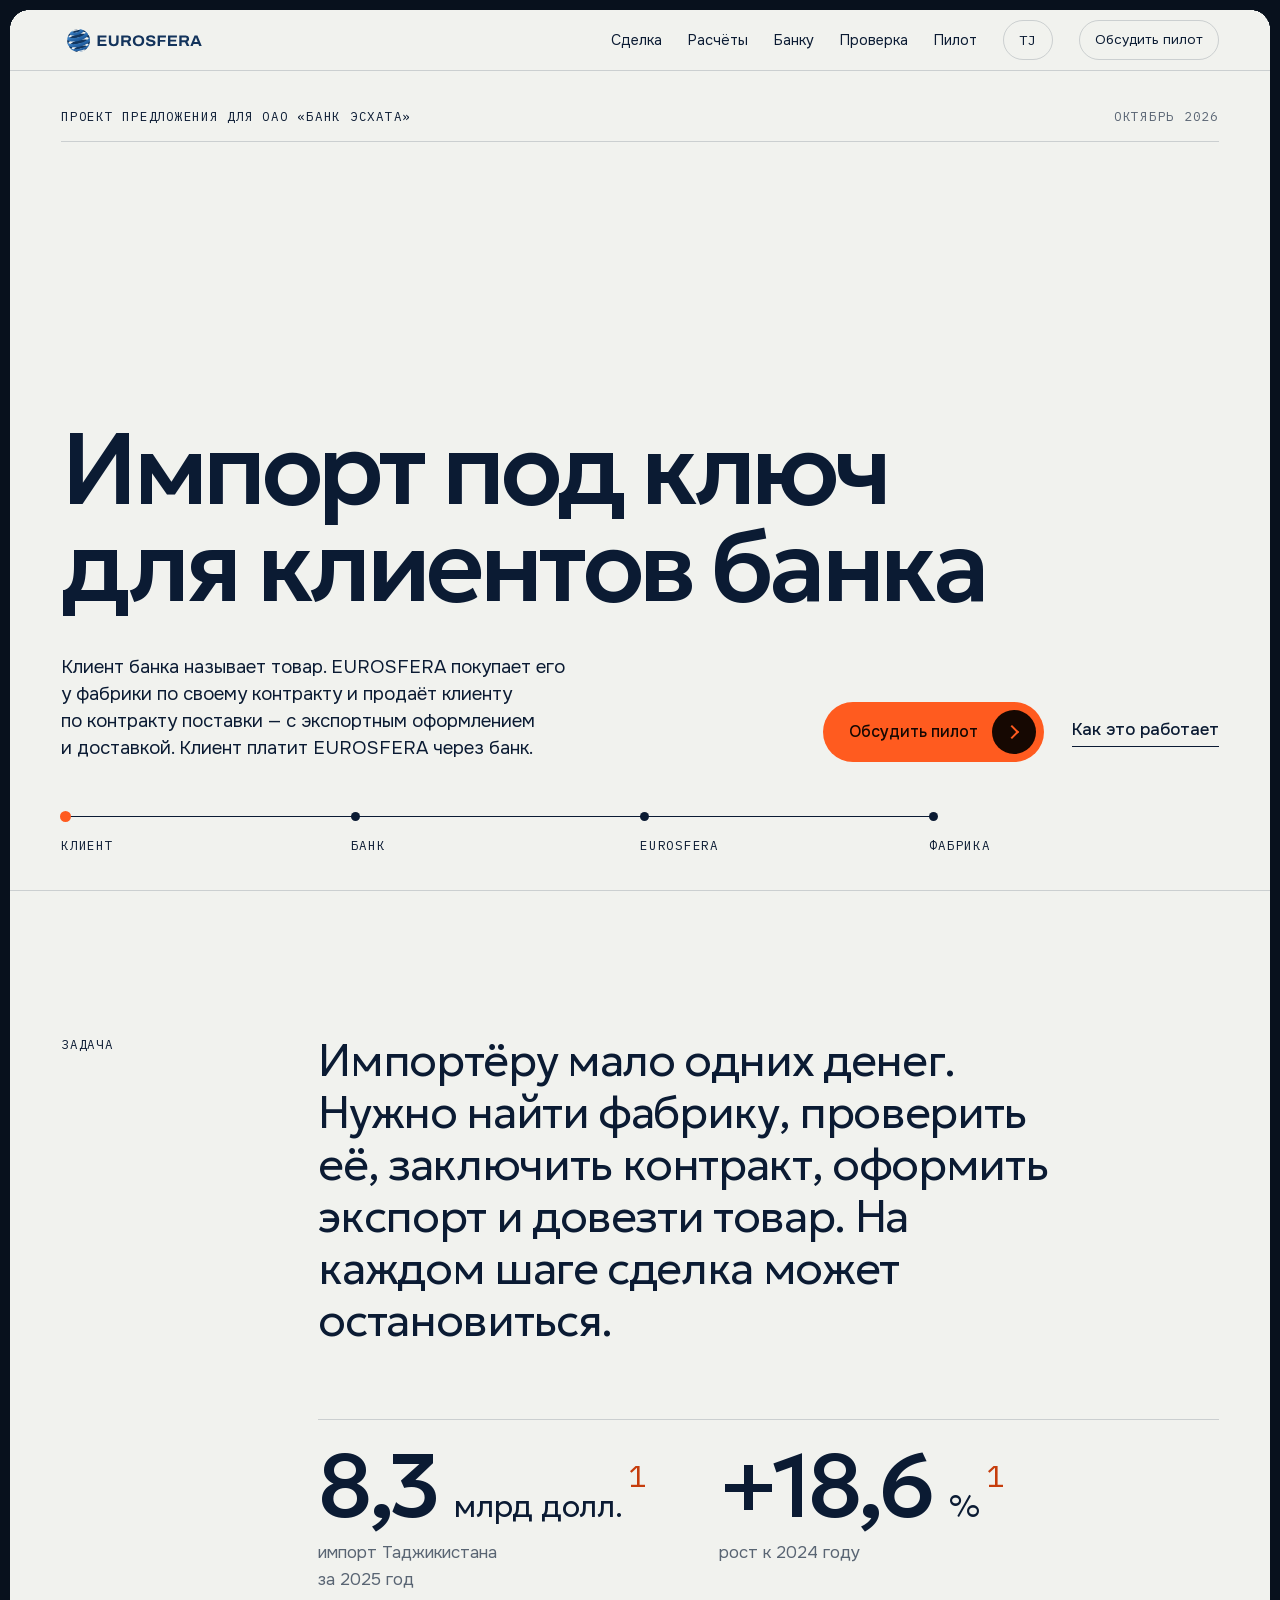
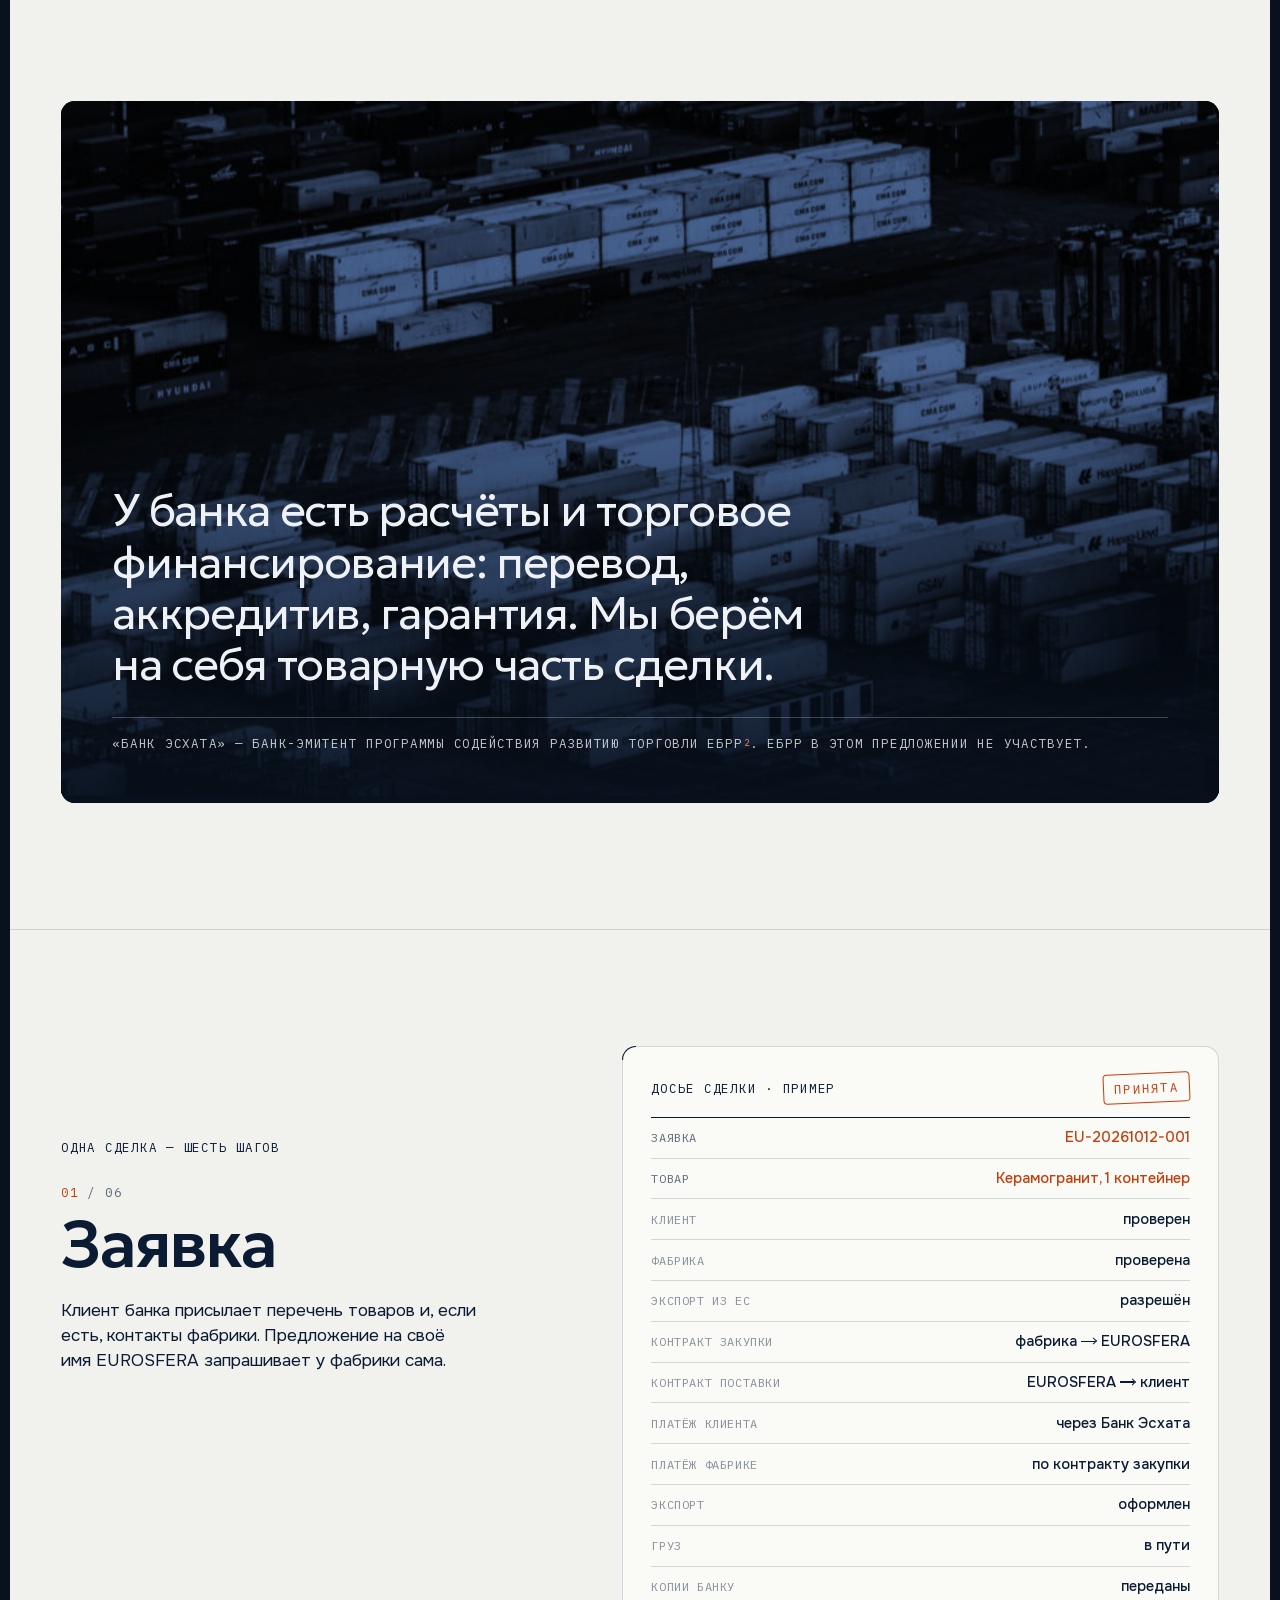
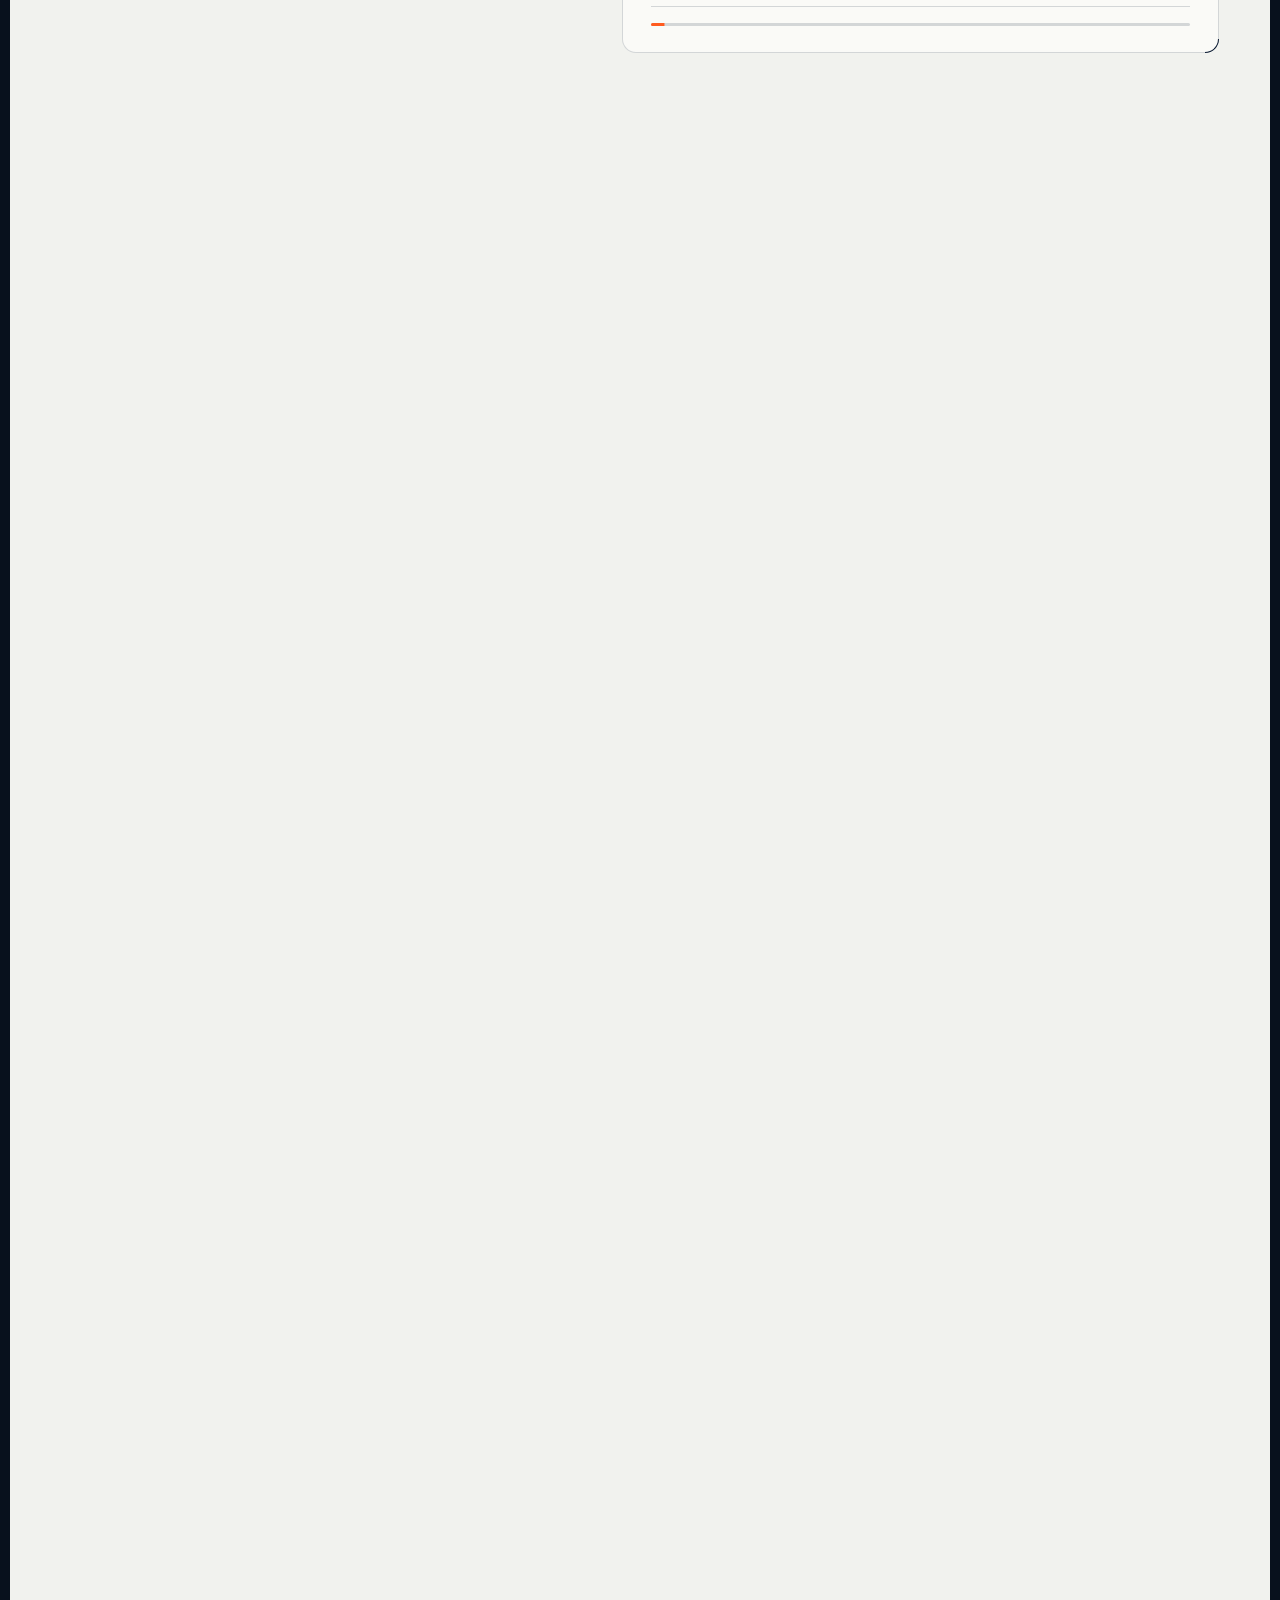
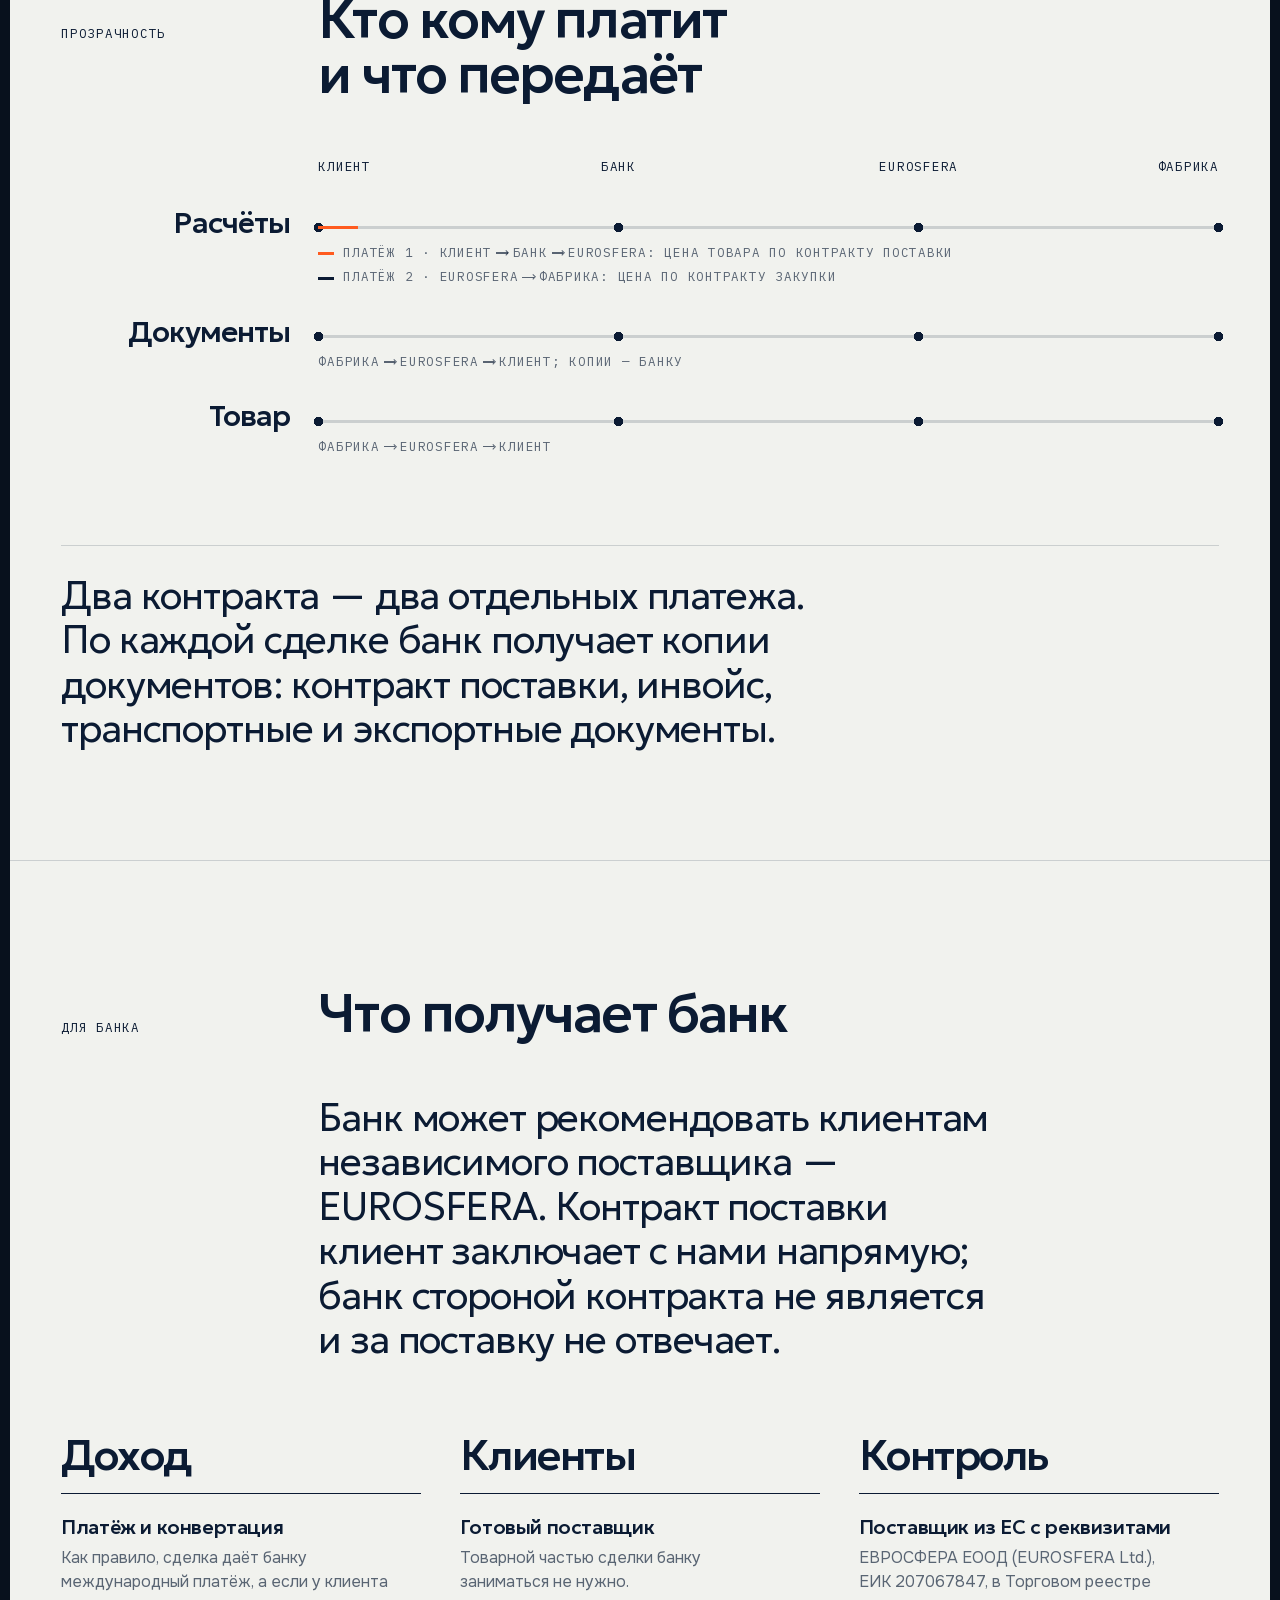
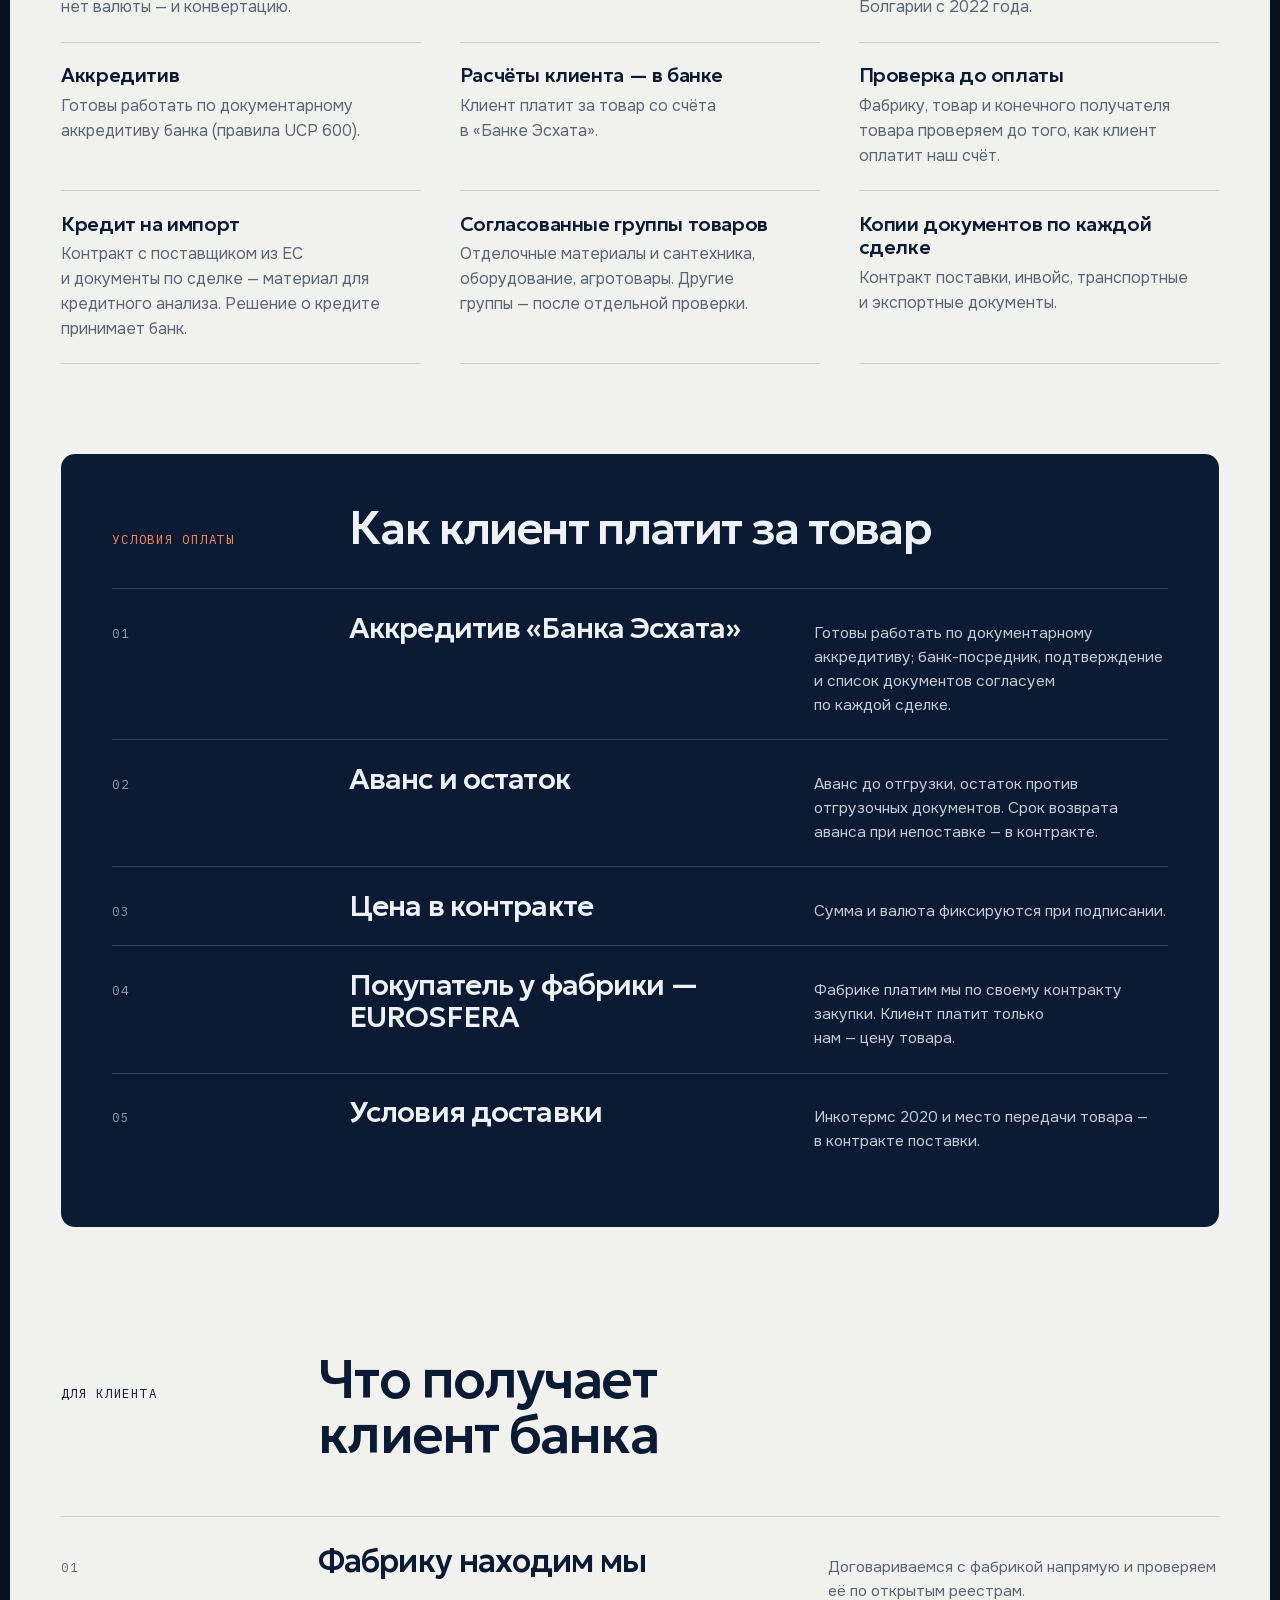
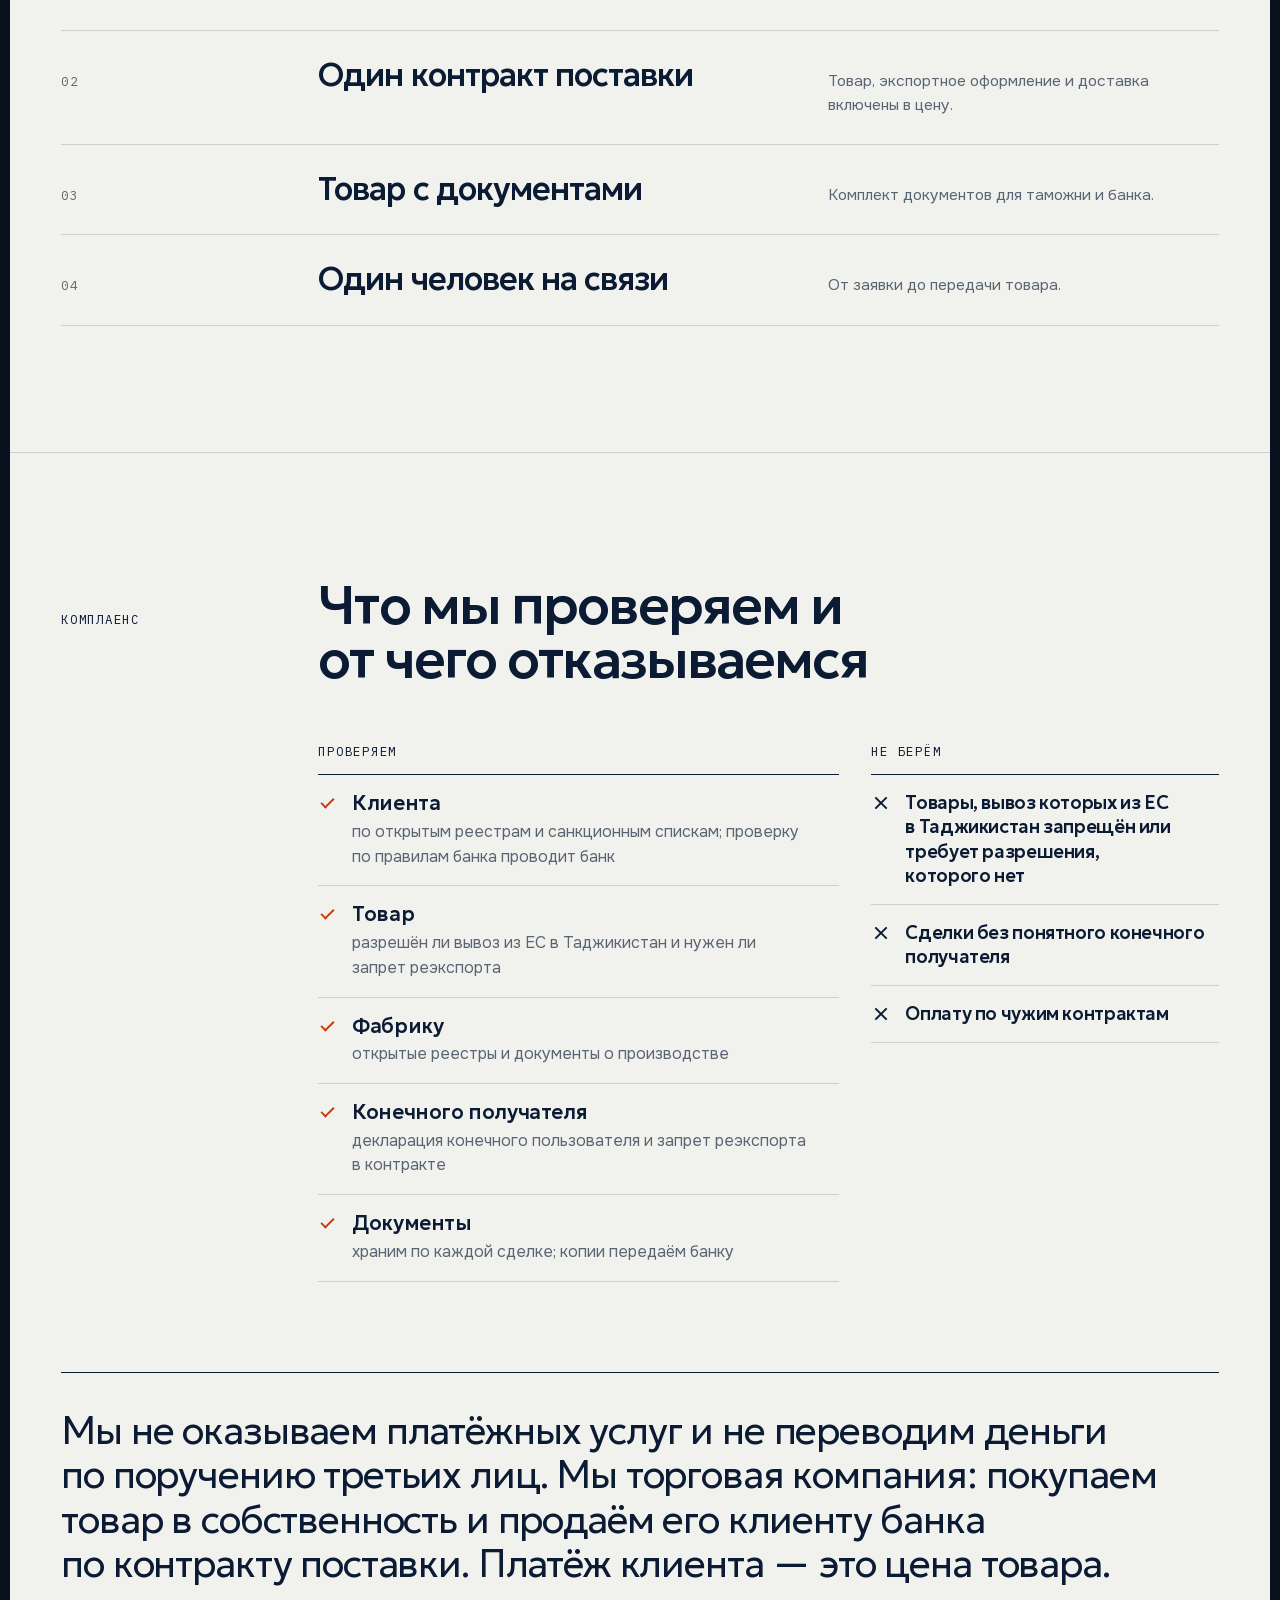
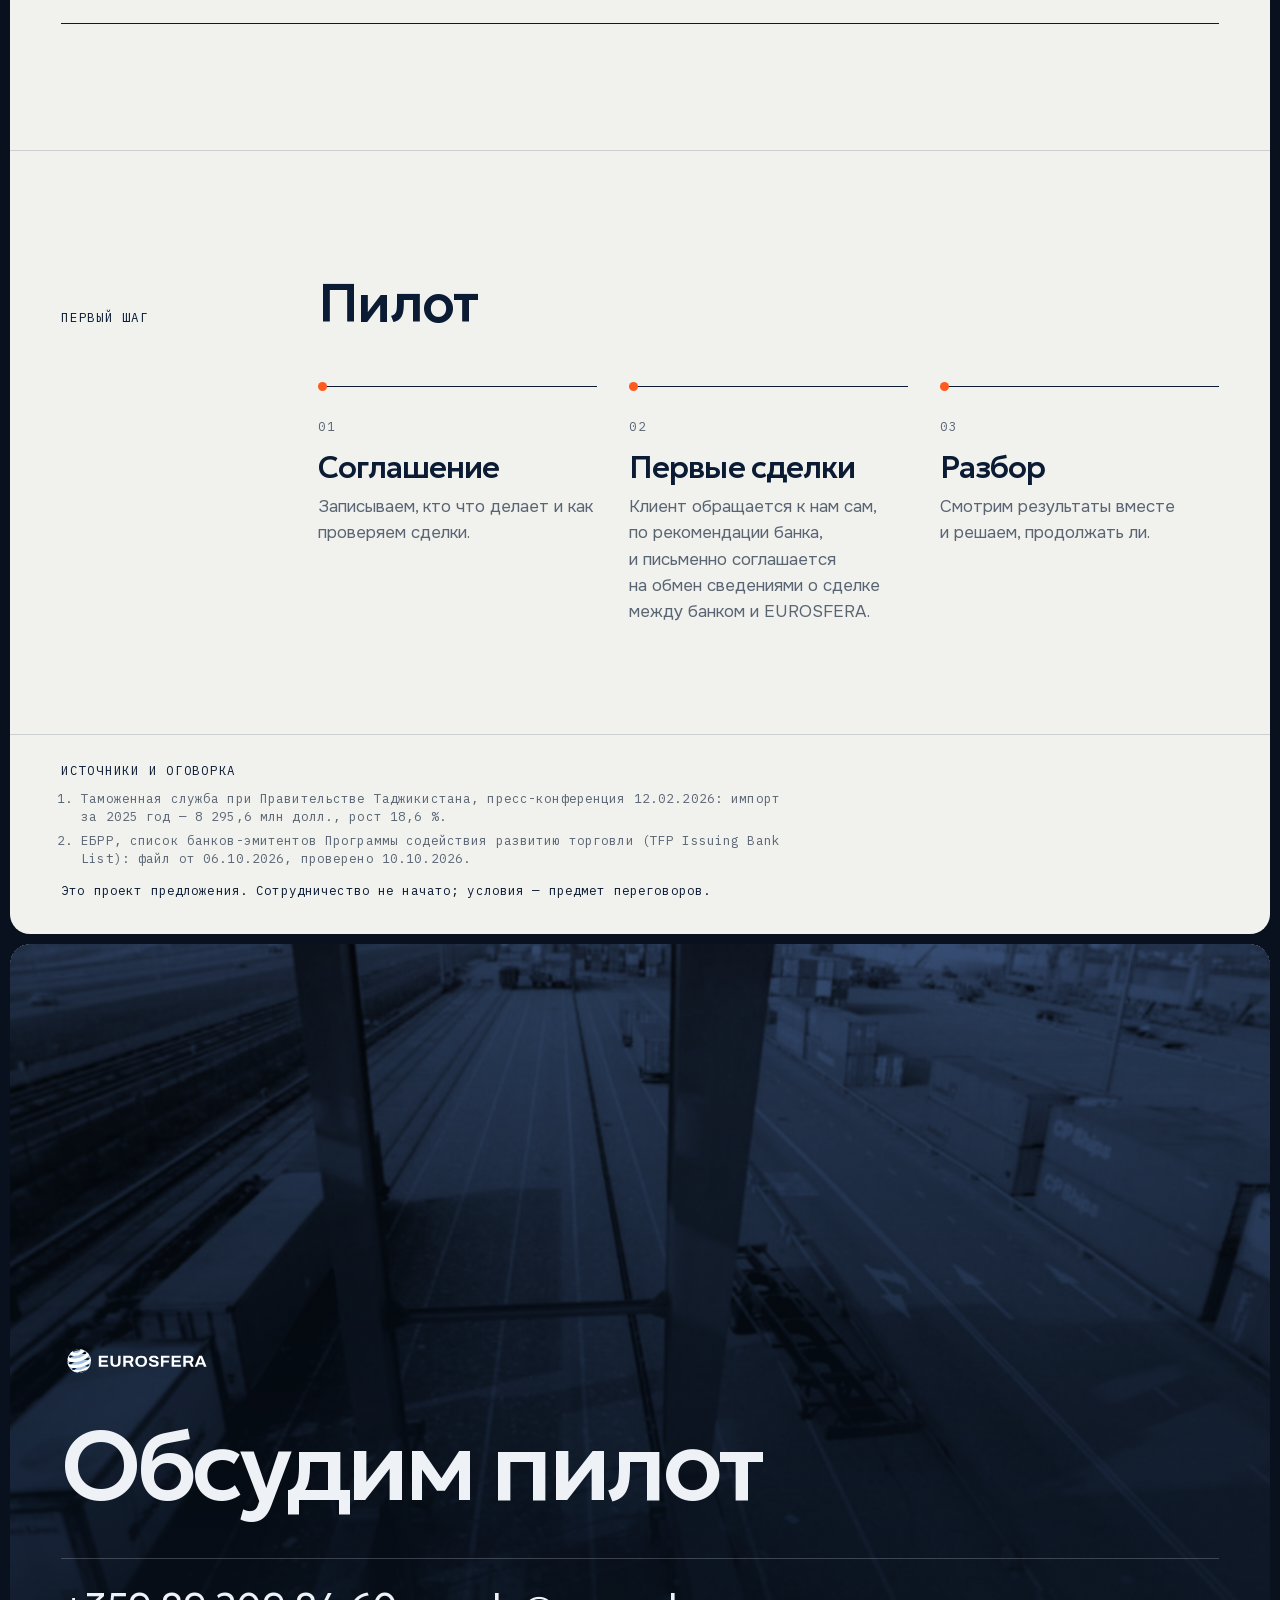
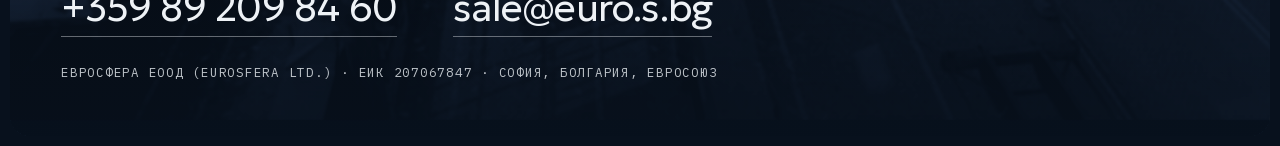
==== commit 20798843: "Корректура таджикского текста и телефонная раскладка Co-Authored-By: Claude Opus 5.5 <noreply@anthro" ====
--- a/index.html
+++ b/index.html
@@ -22,7 +22,7 @@
   <a class="top__logo" href="#hero" aria-label="EUROSFERA — в начало"><img src="img/logo-ink.svg" alt="EUROSFERA" width="163" height="30"></a>
   <nav class="top__nav" aria-label="Разделы">
     <a href="#deal" data-tj="Муомила">Сделка</a>
-    <a href="#flows" data-tj="Ҳисобҳо">Расчёты</a>
+    <a href="#flows" data-tj="Пардохтҳо">Расчёты</a>
     <a href="#bank" data-tj="Барои бонк">Банку</a>
     <a href="#check" data-tj="Санҷиш">Проверка</a>
     <a href="#pilot" data-tj="Лоиҳаи озмоишӣ">Пилот</a>
@@ -36,12 +36,12 @@
 <!-- ───────── Первый экран ───────── -->
 <section class="hero" id="hero">
   <div class="hero__meta mono">
-    <span data-tj="Лоиҳаи пешниҳод барои «Бонки Эсхата»">Проект предложения для ОАО «Банк Эсхата»</span>
+    <span data-tj="Лоиҳаи пешниҳод барои ҶСК «Бонки Эсхата»">Проект предложения для ОАО «Банк Эсхата»</span>
     <span data-tj="Октябри 2026">Октябрь 2026</span>
   </div>
   <h1 class="hero__title" data-split data-tj="Воридот аз&nbsp;аввал то&nbsp;охир&nbsp;—<br>барои мизоҷони бонк">Импорт под&nbsp;ключ<br>для&nbsp;клиентов банка</h1>
   <div class="hero__foot">
-    <p class="hero__lead" data-tj="Мизоҷи бонк молро номбар мекунад. EUROSFERA онро аз&nbsp;корхона бо&nbsp;шартномаи худ мехарад ва&nbsp;ба&nbsp;мизоҷ тибқи шартномаи таҳвил мефурӯшад&nbsp;— бо&nbsp;расмиёти содирот ва&nbsp;расонидан. Мизоҷ ба&nbsp;EUROSFERA тавассути бонк пардохт&nbsp;мекунад.">Клиент банка называет товар. EUROSFERA покупает его у&nbsp;фабрики по&nbsp;своему контракту и&nbsp;продаёт клиенту по&nbsp;контракту поставки&nbsp;— с&nbsp;экспортным оформлением и&nbsp;доставкой. Клиент платит EUROSFERA через&nbsp;банк.</p>
+    <p class="hero__lead" data-tj="Мизоҷи бонк молро номбар мекунад. EUROSFERA онро аз&nbsp;корхона бо&nbsp;шартномаи худ мехарад ва&nbsp;ба&nbsp;мизоҷ тибқи шартномаи таҳвили мол мефурӯшад&nbsp;— бо&nbsp;расмиёти содирот ва&nbsp;молрасонӣ. Мизоҷ ба&nbsp;EUROSFERA тавассути бонк пардохт&nbsp;мекунад.">Клиент банка называет товар. EUROSFERA покупает его у&nbsp;фабрики по&nbsp;своему контракту и&nbsp;продаёт клиенту по&nbsp;контракту поставки&nbsp;— с&nbsp;экспортным оформлением и&nbsp;доставкой. Клиент платит EUROSFERA через&nbsp;банк.</p>
     <div class="hero__cta">
       <a class="btn" href="#contact"><span data-tj="Муҳокимаи лоиҳаи озмоишӣ">Обсудить пилот</span><i aria-hidden="true"></i></a>
       <a class="link" href="#deal" data-tj="Ин чӣ гуна кор мекунад">Как это работает</a>
@@ -63,7 +63,7 @@
     <p class="task__say" data-words data-tj="Ба воридкунанда танҳо пул кифоя нест. Корхонаро ёфтан, онро санҷидан, шартнома бастан, содиротро ба расмият даровардан ва молро расондан лозим аст. Дар ҳар қадам муомила метавонад қатъ шавад.">Импортёру мало одних денег. Нужно найти фабрику, проверить её, заключить контракт, оформить экспорт и&nbsp;довезти товар. На&nbsp;каждом шаге сделка может остановиться.</p>
     <dl class="task__facts">
       <div>
-        <dt><b>8,3</b> <span data-tj="млрд доллар">млрд долл.</span><sup>1</sup></dt>
+        <dt><b>8,3</b> <span data-tj="млрд доллари ИМА">млрд долл.</span><sup>1</sup></dt>
         <dd data-tj="воридоти Тоҷикистон дар&nbsp;соли&nbsp;2025">импорт Таджикистана за&nbsp;2025&nbsp;год</dd>
       </div>
       <div>
@@ -79,8 +79,8 @@
   <div class="band__media" aria-hidden="true">
     <picture><source media="(max-width: 699px)" srcset="img/port-m.jpg"><img src="img/port.jpg" alt="" loading="lazy" width="2200" height="1467"></picture>
   </div>
-  <p class="band__text" data-tj="Бонк ҳисоббаробаркунӣ ва&nbsp;маблағгузории савдо дорад: интиқол, аккредитив, кафолат. Мо&nbsp;қисми моли муомиларо ба&nbsp;зимма&nbsp;мегирем.">У&nbsp;банка есть расчёты и&nbsp;торговое финансирование: перевод, аккредитив, гарантия. Мы&nbsp;берём на&nbsp;себя товарную часть&nbsp;сделки.</p>
-  <p class="band__note mono" data-tj="«Бонки Эсхата»&nbsp;— бонки эмитенти Барномаи мусоидат ба&nbsp;рушди савдои БАТР<sup>2</sup>. БАТР дар ин пешниҳод иштирок&nbsp;намекунад.">«Банк Эсхата»&nbsp;— банк-эмитент Программы содействия развитию торговли ЕБРР<sup>2</sup>. ЕБРР в&nbsp;этом предложении не&nbsp;участвует.</p>
+  <p class="band__text" data-tj="Бонк ҳисоббаробаркунӣ ва&nbsp;маблағгузории тиҷоратӣ дорад: интиқоли маблағ, аккредитив, кафолат. Мо&nbsp;корҳои марбут ба&nbsp;молро ба&nbsp;зимма&nbsp;мегирем.">У&nbsp;банка есть расчёты и&nbsp;торговое финансирование: перевод, аккредитив, гарантия. Мы&nbsp;берём на&nbsp;себя товарную часть&nbsp;сделки.</p>
+  <p class="band__note mono" data-tj="«Бонки Эсхата»&nbsp;— бонки эмитенти Барномаи БАТР оид ба&nbsp;мусоидат ба&nbsp;рушди савдо<sup>2</sup>. БАТР дар ин пешниҳод иштирок&nbsp;намекунад.">«Банк Эсхата»&nbsp;— банк-эмитент Программы содействия развитию торговли ЕБРР<sup>2</sup>. ЕБРР в&nbsp;этом предложении не&nbsp;участвует.</p>
 </section>
 
 <!-- ───────── Одна сделка: шесть шагов и досье ───────── -->
@@ -97,27 +97,27 @@
         <li class="step" data-step>
           <p class="step__num mono"><b>02</b> / 06</p>
           <h2 class="step__title" data-tj="Санҷиш">Проверка</h2>
-          <p class="step__copy" data-tj="Корхона ва&nbsp;мизоҷро аз&nbsp;рӯи феҳристҳои кушод ва&nbsp;рӯйхатҳои таҳримӣ, молро&nbsp;— аз&nbsp;рӯи қоидаҳои содирот аз&nbsp;Иттиҳоди Аврупо месанҷем. Ин санҷиши худи мост; санҷиши мизоҷро тибқи қоидаҳои бонк худи бонк мегузаронад.">Проверяем фабрику и&nbsp;клиента по&nbsp;открытым реестрам и&nbsp;санкционным спискам, товар&nbsp;— по&nbsp;правилам экспорта из&nbsp;ЕС. Это наша собственная проверка; проверку клиента по&nbsp;правилам банка проводит&nbsp;банк.</p>
+          <p class="step__copy" data-tj="Корхона ва&nbsp;мизоҷро аз&nbsp;рӯйи феҳристҳои кушод ва&nbsp;рӯйхатҳои таҳримӣ, молро&nbsp;— аз&nbsp;рӯйи қоидаҳои содирот аз&nbsp;Иттиҳоди Аврупо месанҷем. Ин санҷиши худи мост; санҷиши мизоҷро тибқи қоидаҳои бонк худи бонк мегузаронад.">Проверяем фабрику и&nbsp;клиента по&nbsp;открытым реестрам и&nbsp;санкционным спискам, товар&nbsp;— по&nbsp;правилам экспорта из&nbsp;ЕС. Это наша собственная проверка; проверку клиента по&nbsp;правилам банка проводит&nbsp;банк.</p>
         </li>
         <li class="step" data-step>
           <p class="step__num mono"><b>03</b> / 06</p>
           <h2 class="step__title" data-tj="Ду шартнома">Два контракта</h2>
-          <p class="step__copy" data-tj="EUROSFERA бо&nbsp;корхона шартномаи харид ва&nbsp;бо&nbsp;мизоҷ шартномаи таҳвил мебандад. Барои корхона мо&nbsp;харидор, барои мизоҷ&nbsp;— фурӯшанда ҳастем: барои миқдор, сифат ва&nbsp;мӯҳлат тибқи шартномаи таҳвил ҷавоб&nbsp;медиҳем.">EUROSFERA заключает контракт закупки с&nbsp;фабрикой и&nbsp;контракт поставки с&nbsp;клиентом. Для фабрики мы покупатель, для клиента&nbsp;— продавец: за&nbsp;количество, качество и&nbsp;срок отвечаем по&nbsp;контракту&nbsp;поставки.</p>
+          <p class="step__copy" data-tj="EUROSFERA бо&nbsp;корхона шартномаи харид ва&nbsp;бо&nbsp;мизоҷ шартномаи таҳвили мол (маҳсулотсупорӣ) мебандад. Барои корхона мо&nbsp;харидор, барои мизоҷ&nbsp;— фурӯшанда ҳастем: барои миқдор, сифат ва&nbsp;муҳлат тибқи шартномаи таҳвил ҷавоб&nbsp;медиҳем.">EUROSFERA заключает контракт закупки с&nbsp;фабрикой и&nbsp;контракт поставки с&nbsp;клиентом. Для фабрики мы покупатель, для клиента&nbsp;— продавец: за&nbsp;количество, качество и&nbsp;срок отвечаем по&nbsp;контракту&nbsp;поставки.</p>
         </li>
         <li class="step" data-step>
           <p class="step__num mono"><b>04</b> / 06</p>
           <h2 class="step__title" data-tj="Ҳисоббаробаркунӣ">Расчёт</h2>
-          <p class="step__copy" data-tj="Мизоҷ ба&nbsp;EUROSFERA нархи молро тибқи шартномаи таҳвил мепардозад&nbsp;— тавассути «Бонки Эсхата», бо&nbsp;интиқол ё&nbsp;аккредитив. Ба&nbsp;корхона мо&nbsp;мепардозем&nbsp;— тибқи шартномаи хариди&nbsp;худ.">Клиент платит EUROSFERA цену товара по&nbsp;контракту поставки&nbsp;— через «Банк Эсхата», переводом или аккредитивом. Фабрике платим мы&nbsp;— по&nbsp;своему контракту&nbsp;закупки.</p>
+          <p class="step__copy" data-tj="Мизоҷ ба&nbsp;EUROSFERA нархи молро тибқи шартномаи таҳвил мепардозад&nbsp;— тавассути «Бонки Эсхата», бо&nbsp;интиқоли маблағ ё&nbsp;аккредитив. Ба&nbsp;корхона мо&nbsp;мепардозем&nbsp;— тибқи шартномаи хариди&nbsp;худ.">Клиент платит EUROSFERA цену товара по&nbsp;контракту поставки&nbsp;— через «Банк Эсхата», переводом или аккредитивом. Фабрике платим мы&nbsp;— по&nbsp;своему контракту&nbsp;закупки.</p>
         </li>
         <li class="step" data-step>
           <p class="step__num mono"><b>05</b> / 06</p>
-          <h2 class="step__title" data-tj="Боркунӣ">Отгрузка</h2>
-          <p class="step__copy" data-tj="Молро аз&nbsp;корхона қабул мекунем, ҳангоми боркунӣ аз&nbsp;Иттиҳоди Аврупо содиротро ба&nbsp;расмият медарорем ва&nbsp;тибқи шартҳои шартнома мерасонем. Ба&nbsp;мизоҷ ва&nbsp;бонк санаи боркунӣ, рақами ҳуҷҷати нақлиётӣ ва&nbsp;санаи расиданро хабар&nbsp;медиҳем.">Принимаем товар у&nbsp;фабрики, при отгрузке из&nbsp;ЕС оформляем экспорт и&nbsp;доставляем на&nbsp;условиях контракта. Клиенту и&nbsp;банку сообщаем дату отгрузки, номер транспортного документа и&nbsp;дату&nbsp;прибытия.</p>
+          <h2 class="step__title" data-tj="Борфиристӣ">Отгрузка</h2>
+          <p class="step__copy" data-tj="Молро аз&nbsp;корхона қабул мекунем, ҳангоми борфиристӣ аз&nbsp;Иттиҳоди Аврупо содиротро ба&nbsp;расмият медарорем ва&nbsp;тибқи шартҳои шартнома мерасонем. Ба&nbsp;мизоҷ ва&nbsp;бонк санаи борфиристӣ, рақами ҳуҷҷати нақлиётӣ ва&nbsp;санаи расиданро хабар&nbsp;медиҳем.">Принимаем товар у&nbsp;фабрики, при отгрузке из&nbsp;ЕС оформляем экспорт и&nbsp;доставляем на&nbsp;условиях контракта. Клиенту и&nbsp;банку сообщаем дату отгрузки, номер транспортного документа и&nbsp;дату&nbsp;прибытия.</p>
         </li>
         <li class="step" data-step>
           <p class="step__num mono"><b>06</b> / 06</p>
           <h2 class="step__title" data-tj="Анҷом">Закрытие</h2>
-          <p class="step__copy" data-tj="Ба&nbsp;мизоҷ ҳуҷҷатҳои муомиларо ва&nbsp;ба&nbsp;бонк нусхаҳои онҳоро месупорем: шартномаи таҳвил, инвойс, варақаи борбандӣ, ҳуҷҷатҳои нақлиётӣ, декларатсияи содиротӣ. Розигии мизоҷ ба&nbsp;ин дар шартнома сабт&nbsp;шудааст.">Передаём клиенту документы по&nbsp;сделке, а&nbsp;банку&nbsp;— их копии: контракт поставки, инвойс, упаковочный лист, транспортные документы, экспортную декларацию. Согласие клиента на&nbsp;это записано в&nbsp;контракте.</p>
+          <p class="step__copy" data-tj="Ба&nbsp;мизоҷ ҳуҷҷатҳои муомиларо ва&nbsp;ба&nbsp;бонк нусхаҳои онҳоро месупорем: шартномаи таҳвил, инвойс, варақаи бастабандӣ, ҳуҷҷатҳои нақлиётӣ, декларатсияи содиротӣ. Розигии мизоҷ ба&nbsp;ин дар шартнома сабт&nbsp;шудааст.">Передаём клиенту документы по&nbsp;сделке, а&nbsp;банку&nbsp;— их копии: контракт поставки, инвойс, упаковочный лист, транспортные документы, экспортную декларацию. Согласие клиента на&nbsp;это записано в&nbsp;контракте.</p>
         </li>
       </ol>
     </div>
@@ -131,7 +131,7 @@
           <i data-tj="Имзо шуд">Подписана</i>
           <i data-tj="Пардохт шуд">Оплачена</i>
           <i data-tj="Дар роҳ">В пути</i>
-          <i data-tj="Пӯшида шуд">Закрыта</i>
+          <i data-tj="Анҷом ёфт">Закрыта</i>
         </span>
       </header>
       <dl class="dossier__rows">
@@ -164,7 +164,7 @@
       <li data-tj="Мизоҷ">Клиент</li><li data-tj="Бонк">Банк</li><li>EUROSFERA</li><li data-tj="Корхона">Фабрика</li>
     </ol>
     <div class="lane lane--money" aria-hidden="true">
-      <p class="lane__name" data-tj="Ҳисобҳо">Расчёты</p>
+      <p class="lane__name" data-tj="Пардохтҳо">Расчёты</p>
       <div class="lane__track"><i class="pay1"></i><i class="pay2"></i></div>
       <p class="lane__hint mono" data-tj="Пардохти 1 · мизоҷ<i class='arr'></i>бонк<i class='arr'></i>EUROSFERA: нархи мол тибқи шартномаи таҳвил">Платёж 1 · клиент<i class='arr'></i>банк<i class='arr'></i>EUROSFERA: цена товара по контракту поставки</p>
       <p class="lane__hint lane__hint--2 mono" data-tj="Пардохти 2 · EUROSFERA<i class='arr'></i>корхона: нарх тибқи шартномаи харид">Платёж 2 · EUROSFERA<i class='arr'></i>фабрика: цена по контракту закупки</p>
@@ -189,28 +189,28 @@
     <p class="mono label" data-tj="Барои бонк">Для банка</p>
     <h2 data-tj="Бонк чӣ ба даст меорад">Что получает банк</h2>
   </header>
-  <p class="gain__say" data-tj="Бонк метавонад ба&nbsp;мизоҷон таъминкунандаи мустақил&nbsp;— EUROSFERA-ро тавсия диҳад. Шартномаи таҳвилро мизоҷ бевосита бо&nbsp;мо мебандад; бонк тарафи шартнома нест ва&nbsp;барои таҳвил ҷавобгар&nbsp;нест.">Банк может рекомендовать клиентам независимого поставщика&nbsp;— EUROSFERA. Контракт поставки клиент заключает с&nbsp;нами напрямую; банк стороной контракта не&nbsp;является и&nbsp;за&nbsp;поставку не&nbsp;отвечает.</p>
+  <p class="gain__say" data-tj="Бонк метавонад ба&nbsp;мизоҷон таҳвилгари мустақил&nbsp;— EUROSFERA-ро тавсия диҳад. Шартномаи таҳвилро мизоҷ бевосита бо&nbsp;мо мебандад; бонк тарафи шартнома нест ва&nbsp;барои таҳвил ҷавобгар&nbsp;нест.">Банк может рекомендовать клиентам независимого поставщика&nbsp;— EUROSFERA. Контракт поставки клиент заключает с&nbsp;нами напрямую; банк стороной контракта не&nbsp;является и&nbsp;за&nbsp;поставку не&nbsp;отвечает.</p>
   <div class="trio">
     <div>
       <h3 data-tj="Даромад">Доход</h3>
       <ul>
-        <li><b data-tj="Пардохт ва&nbsp;табдили асъор">Платёж и&nbsp;конвертация</b><em data-tj="Чун қоида, муомила ба&nbsp;бонк пардохти байналмилалӣ ва, агар мизоҷ асъор надошта бошад,&nbsp;— табдили асъор&nbsp;медиҳад.">Как правило, сделка даёт банку международный платёж, а&nbsp;если у&nbsp;клиента нет валюты&nbsp;— и&nbsp;конвертацию.</em></li>
+        <li><b data-tj="Пардохт ва&nbsp;мубодилаи асъор">Платёж и&nbsp;конвертация</b><em data-tj="Чун қоида, муомила ба&nbsp;бонк пардохти байналмилалӣ ва, агар мизоҷ асъори хориҷӣ надошта бошад,&nbsp;— мубодилаи асъор&nbsp;медиҳад.">Как правило, сделка даёт банку международный платёж, а&nbsp;если у&nbsp;клиента нет валюты&nbsp;— и&nbsp;конвертацию.</em></li>
         <li><b data-tj="Аккредитив">Аккредитив</b><em data-tj="Омодаем бо&nbsp;аккредитиви ҳуҷҷатии бонк кор кунем (қоидаҳои UCP&nbsp;600).">Готовы работать по&nbsp;документарному аккредитиву банка (правила UCP&nbsp;600).</em></li>
-        <li><b data-tj="Қарз барои воридот">Кредит на&nbsp;импорт</b><em data-tj="Шартнома бо&nbsp;таъминкунанда аз&nbsp;Иттиҳоди Аврупо ва&nbsp;ҳуҷҷатҳои муомила&nbsp;— мавод барои таҳлили қарзӣ. Қарорро дар бораи қарз бонк қабул&nbsp;мекунад.">Контракт с&nbsp;поставщиком из&nbsp;ЕС и&nbsp;документы по&nbsp;сделке&nbsp;— материал для кредитного анализа. Решение о&nbsp;кредите принимает&nbsp;банк.</em></li>
+        <li><b data-tj="Қарз барои воридот">Кредит на&nbsp;импорт</b><em data-tj="Шартнома бо&nbsp;таҳвилгар аз&nbsp;Иттиҳоди Аврупо ва&nbsp;ҳуҷҷатҳои муомила&nbsp;— мавод барои таҳлили қарзӣ. Қарорро дар бораи қарз бонк қабул&nbsp;мекунад.">Контракт с&nbsp;поставщиком из&nbsp;ЕС и&nbsp;документы по&nbsp;сделке&nbsp;— материал для кредитного анализа. Решение о&nbsp;кредите принимает&nbsp;банк.</em></li>
       </ul>
     </div>
     <div>
       <h3 data-tj="Мизоҷон">Клиенты</h3>
       <ul>
-        <li><b data-tj="Таъминкунандаи тайёр">Готовый поставщик</b><em data-tj="Ба&nbsp;бонк лозим нест, ки бо&nbsp;қисми моли муомила машғул&nbsp;шавад.">Товарной частью сделки банку заниматься не&nbsp;нужно.</em></li>
-        <li><b data-tj="Ҳисобҳои мизоҷ&nbsp;— дар бонк">Расчёты клиента&nbsp;— в&nbsp;банке</b><em data-tj="Мизоҷ барои мол аз&nbsp;суратҳисоби худ дар «Бонки Эсхата» пардохт&nbsp;мекунад.">Клиент платит за&nbsp;товар со&nbsp;счёта в&nbsp;«Банке Эсхата».</em></li>
-        <li><b data-tj="Гурӯҳҳои мувофиқашудаи молҳо">Согласованные группы товаров</b><em data-tj="Масолеҳи ороишӣ ва&nbsp;сантехника, таҷҳизот, маҳсулоти агро. Гурӯҳҳои дигар&nbsp;— пас аз&nbsp;санҷиши&nbsp;алоҳида.">Отделочные материалы и&nbsp;сантехника, оборудование, агротовары. Другие группы&nbsp;— после отдельной&nbsp;проверки.</em></li>
+        <li><b data-tj="Таҳвилгари тайёр">Готовый поставщик</b><em data-tj="Ба&nbsp;бонк лозим нест, ки бо&nbsp;корҳои марбут ба&nbsp;мол машғул&nbsp;шавад.">Товарной частью сделки банку заниматься не&nbsp;нужно.</em></li>
+        <li><b data-tj="Ҳисоббаробаркунии мизоҷ&nbsp;— дар бонк">Расчёты клиента&nbsp;— в&nbsp;банке</b><em data-tj="Мизоҷ барои мол аз&nbsp;суратҳисоби худ дар «Бонки Эсхата» пардохт&nbsp;мекунад.">Клиент платит за&nbsp;товар со&nbsp;счёта в&nbsp;«Банке Эсхата».</em></li>
+        <li><b data-tj="Гурӯҳҳои мувофиқашудаи молҳо">Согласованные группы товаров</b><em data-tj="Масолеҳи пардозӣ ва&nbsp;сантехника, таҷҳизот, молҳо барои соҳаи кишоварзӣ. Гурӯҳҳои дигар&nbsp;— пас аз&nbsp;санҷиши&nbsp;алоҳида.">Отделочные материалы и&nbsp;сантехника, оборудование, агротовары. Другие группы&nbsp;— после отдельной&nbsp;проверки.</em></li>
       </ul>
     </div>
     <div>
       <h3 data-tj="Назорат">Контроль</h3>
       <ul>
-        <li><b data-tj="Таъминкунанда аз&nbsp;ИА бо&nbsp;реквизитҳо">Поставщик из&nbsp;ЕС с&nbsp;реквизитами</b><em data-tj="ЕВРОСФЕРА ЕООД (EUROSFERA&nbsp;Ltd.), ЕИК&nbsp;207067847, дар Феҳристи савдои Булғористон аз&nbsp;соли&nbsp;2022.">ЕВРОСФЕРА ЕООД (EUROSFERA&nbsp;Ltd.), ЕИК&nbsp;207067847, в&nbsp;Торговом реестре Болгарии с&nbsp;2022&nbsp;года.</em></li>
+        <li><b data-tj="Таҳвилгар аз&nbsp;ИА бо&nbsp;реквизитҳо">Поставщик из&nbsp;ЕС с&nbsp;реквизитами</b><em data-tj="ЕВРОСФЕРА ЕООД (EUROSFERA&nbsp;Ltd.), ЕИК&nbsp;207067847, дар Феҳристи савдои Булғористон аз&nbsp;соли&nbsp;2022.">ЕВРОСФЕРА ЕООД (EUROSFERA&nbsp;Ltd.), ЕИК&nbsp;207067847, в&nbsp;Торговом реестре Болгарии с&nbsp;2022&nbsp;года.</em></li>
         <li><b data-tj="Санҷиш пеш аз&nbsp;пардохт">Проверка до&nbsp;оплаты</b><em data-tj="Корхона, мол ва&nbsp;гирандаи ниҳоии молро пеш аз&nbsp;он месанҷем, ки мизоҷ ҳисобномаи моро&nbsp;пардозад.">Фабрику, товар и&nbsp;конечного получателя товара проверяем до&nbsp;того, как клиент оплатит наш&nbsp;счёт.</em></li>
         <li><b data-tj="Нусхаҳои ҳуҷҷатҳо барои ҳар муомила">Копии документов по&nbsp;каждой сделке</b><em data-tj="Шартномаи таҳвил, инвойс, ҳуҷҷатҳои нақлиётӣ ва&nbsp;содиротӣ.">Контракт поставки, инвойс, транспортные и&nbsp;экспортные&nbsp;документы.</em></li>
       </ul>
@@ -224,10 +224,10 @@
     </header>
     <ol>
       <li><span class="mono">01</span><b data-tj="Аккредитиви «Бонки Эсхата»">Аккредитив «Банка Эсхата»</b><em data-tj="Омодаем бо&nbsp;аккредитиви ҳуҷҷатӣ кор кунем; бонки миёнарав, тасдиқ ва&nbsp;рӯйхати ҳуҷҷатҳоро барои ҳар муомила мувофиқа&nbsp;мекунем.">Готовы работать по&nbsp;документарному аккредитиву; банк-посредник, подтверждение и&nbsp;список документов согласуем по&nbsp;каждой&nbsp;сделке.</em></li>
-      <li><span class="mono">02</span><b data-tj="Пешпардохт ва&nbsp;бақия">Аванс и&nbsp;остаток</b><em data-tj="Пешпардохт то&nbsp;боркунӣ, бақия бар ивази ҳуҷҷатҳои боркунӣ. Мӯҳлати баргардонидани пешпардохт ҳангоми таҳвил нашудан&nbsp;— дар&nbsp;шартнома.">Аванс до&nbsp;отгрузки, остаток против отгрузочных документов. Срок возврата аванса при непоставке&nbsp;— в&nbsp;контракте.</em></li>
+      <li><span class="mono">02</span><b data-tj="Пешпардохт ва&nbsp;бақия">Аванс и&nbsp;остаток</b><em data-tj="Пешпардохт то&nbsp;борфиристӣ, бақия бар ивази ҳуҷҷатҳои борфиристӣ. Муҳлати баргардонидани пешпардохт дар сурати таҳвил нашудани мол&nbsp;— дар&nbsp;шартнома.">Аванс до&nbsp;отгрузки, остаток против отгрузочных документов. Срок возврата аванса при непоставке&nbsp;— в&nbsp;контракте.</em></li>
       <li><span class="mono">03</span><b data-tj="Нарх дар шартнома">Цена в&nbsp;контракте</b><em data-tj="Маблағ ва&nbsp;асъор ҳангоми имзо муайян карда&nbsp;мешаванд.">Сумма и&nbsp;валюта фиксируются при&nbsp;подписании.</em></li>
-      <li><span class="mono">04</span><b data-tj="Харидор дар назди корхона&nbsp;— EUROSFERA">Покупатель у&nbsp;фабрики&nbsp;— EUROSFERA</b><em data-tj="Ба&nbsp;корхона мо&nbsp;тибқи шартномаи хариди худ мепардозем. Мизоҷ танҳо ба&nbsp;мо мепардозад&nbsp;— нархи&nbsp;молро.">Фабрике платим мы по&nbsp;своему контракту закупки. Клиент платит только нам&nbsp;— цену&nbsp;товара.</em></li>
-      <li><span class="mono">05</span><b data-tj="Шартҳои расонидан">Условия доставки</b><em data-tj="Инкотермс 2020 ва&nbsp;ҷойи супоридани мол&nbsp;— дар шартномаи&nbsp;таҳвил.">Инкотермс 2020 и&nbsp;место передачи товара&nbsp;— в&nbsp;контракте&nbsp;поставки.</em></li>
+      <li><span class="mono">04</span><b data-tj="Барои корхона харидор&nbsp;— EUROSFERA">Покупатель у&nbsp;фабрики&nbsp;— EUROSFERA</b><em data-tj="Ба&nbsp;корхона мо&nbsp;тибқи шартномаи хариди худ мепардозем. Мизоҷ танҳо ба&nbsp;мо мепардозад&nbsp;— нархи&nbsp;молро.">Фабрике платим мы по&nbsp;своему контракту закупки. Клиент платит только нам&nbsp;— цену&nbsp;товара.</em></li>
+      <li><span class="mono">05</span><b data-tj="Шартҳои молрасонӣ">Условия доставки</b><em data-tj="Инкотермс 2020 ва&nbsp;ҷойи супоридани мол&nbsp;— дар шартномаи&nbsp;таҳвил.">Инкотермс 2020 и&nbsp;место передачи товара&nbsp;— в&nbsp;контракте&nbsp;поставки.</em></li>
     </ol>
   </div>
 
@@ -236,9 +236,9 @@
     <h2 data-tj="Мизоҷи бонк чӣ ба даст меорад">Что получает клиент банка</h2>
   </header>
   <ul class="ledger">
-      <li><span class="mono">01</span><b data-tj="Корхонаро мо&nbsp;меёбем">Фабрику находим мы</b><em data-tj="Бо&nbsp;корхона бевосита созиш мекунем ва&nbsp;онро аз&nbsp;рӯи феҳристҳои кушод&nbsp;месанҷем.">Договариваемся с&nbsp;фабрикой напрямую и&nbsp;проверяем её по&nbsp;открытым&nbsp;реестрам.</em></li>
-      <li><span class="mono">02</span><b data-tj="Як шартномаи таҳвил">Один контракт поставки</b><em data-tj="Мол, расмиёти содирот ва&nbsp;расонидан ба&nbsp;нарх дохил&nbsp;мешаванд.">Товар, экспортное оформление и&nbsp;доставка включены в&nbsp;цену.</em></li>
-      <li><span class="mono">03</span><b data-tj="Мол бо&nbsp;ҳуҷҷатҳо">Товар с&nbsp;документами</b><em data-tj="Маҷмӯи ҳуҷҷатҳо барои гумрук ва&nbsp;бонк.">Комплект документов для таможни и&nbsp;банка.</em></li>
+      <li><span class="mono">01</span><b data-tj="Корхонаро мо&nbsp;меёбем">Фабрику находим мы</b><em data-tj="Бо&nbsp;корхона бевосита созиш мекунем ва&nbsp;онро аз&nbsp;рӯйи феҳристҳои кушод&nbsp;месанҷем.">Договариваемся с&nbsp;фабрикой напрямую и&nbsp;проверяем её по&nbsp;открытым&nbsp;реестрам.</em></li>
+      <li><span class="mono">02</span><b data-tj="Як шартномаи таҳвил">Один контракт поставки</b><em data-tj="Мол, расмиёти содирот ва&nbsp;молрасонӣ ба&nbsp;нарх дохил&nbsp;мешаванд.">Товар, экспортное оформление и&nbsp;доставка включены в&nbsp;цену.</em></li>
+      <li><span class="mono">03</span><b data-tj="Мол бо&nbsp;ҳуҷҷатҳо">Товар с&nbsp;документами</b><em data-tj="Маҷмуи ҳуҷҷатҳо барои гумрук ва&nbsp;бонк.">Комплект документов для таможни и&nbsp;банка.</em></li>
       <li><span class="mono">04</span><b data-tj="Як шахс барои тамос">Один человек на&nbsp;связи</b><em data-tj="Аз&nbsp;дархост то&nbsp;супоридани мол.">От&nbsp;заявки до&nbsp;передачи товара.</em></li>
   </ul>
 </section>
@@ -253,7 +253,7 @@
     <div>
       <p class="mono check__cap" data-tj="Месанҷем">Проверяем</p>
       <ul class="ticks">
-        <li><b data-tj="Мизоҷ">Клиента</b><span data-tj="аз&nbsp;рӯи феҳристҳои кушод ва&nbsp;рӯйхатҳои таҳримӣ; санҷишро тибқи қоидаҳои бонк худи бонк&nbsp;мегузаронад">по&nbsp;открытым реестрам и&nbsp;санкционным спискам; проверку по&nbsp;правилам банка проводит&nbsp;банк</span></li>
+        <li><b data-tj="Мизоҷ">Клиента</b><span data-tj="аз&nbsp;рӯйи феҳристҳои кушод ва&nbsp;рӯйхатҳои таҳримӣ; санҷишро тибқи қоидаҳои бонк худи бонк&nbsp;мегузаронад">по&nbsp;открытым реестрам и&nbsp;санкционным спискам; проверку по&nbsp;правилам банка проводит&nbsp;банк</span></li>
         <li><b data-tj="Мол">Товар</b><span data-tj="оё содирот аз&nbsp;ИА ба&nbsp;Тоҷикистон иҷозат аст ва&nbsp;оё манъи реэкспорт лозим&nbsp;аст">разрешён&nbsp;ли вывоз из&nbsp;ЕС в&nbsp;Таджикистан и&nbsp;нужен&nbsp;ли запрет&nbsp;реэкспорта</span></li>
         <li><b data-tj="Корхона">Фабрику</b><span data-tj="феҳристҳои кушод ва&nbsp;ҳуҷҷатҳо дар бораи&nbsp;истеҳсолот">открытые реестры и&nbsp;документы о&nbsp;производстве</span></li>
         <li><b data-tj="Гирандаи ниҳоӣ">Конечного получателя</b><span data-tj="эъломияи истифодабарандаи ниҳоӣ ва&nbsp;манъи реэкспорт дар&nbsp;шартнома">декларация конечного пользователя и&nbsp;запрет реэкспорта в&nbsp;контракте</span></li>
@@ -265,11 +265,11 @@
       <ul class="crosses">
         <li data-tj="Молҳое, ки содироташон аз&nbsp;ИА ба&nbsp;Тоҷикистон манъ аст ё&nbsp;иҷозатеро талаб мекунад, ки&nbsp;нест">Товары, вывоз которых из&nbsp;ЕС в&nbsp;Таджикистан запрещён или требует разрешения, которого&nbsp;нет</li>
         <li data-tj="Муомилаҳо бе гирандаи ниҳоии&nbsp;маълум">Сделки без понятного конечного получателя</li>
-        <li data-tj="Пардохт аз рӯи шартномаҳои&nbsp;бегона">Оплату по&nbsp;чужим контрактам</li>
-      </ul>
-    </div>
-  </div>
-  <p class="check__say" data-tj="Мо&nbsp;хизматрасониҳои пардохтӣ намерасонем ва&nbsp;бо&nbsp;супориши шахсони сеюм пул интиқол намедиҳем. Мо&nbsp;ширкати савдо ҳастем: молро ба&nbsp;моликияти худ мехарем ва&nbsp;онро ба&nbsp;мизоҷи бонк тибқи шартномаи таҳвил мефурӯшем. Пардохти мизоҷ&nbsp;— ин нархи&nbsp;мол&nbsp;аст.">Мы&nbsp;не&nbsp;оказываем платёжных услуг и&nbsp;не&nbsp;переводим деньги по&nbsp;поручению третьих лиц. Мы&nbsp;торговая компания: покупаем товар в&nbsp;собственность и&nbsp;продаём его клиенту банка по&nbsp;контракту поставки. Платёж клиента&nbsp;— это цена&nbsp;товара.</p>
+        <li data-tj="Пардохт аз рӯйи шартномаҳои шахсони&nbsp;сеюм">Оплату по&nbsp;чужим контрактам</li>
+      </ul>
+    </div>
+  </div>
+  <p class="check__say" data-tj="Мо&nbsp;хизматрасониҳои пардохтӣ пешниҳод намекунем ва&nbsp;бо&nbsp;супориши шахсони сеюм маблағ интиқол намедиҳем. Мо&nbsp;ширкати савдо ҳастем: молро ба&nbsp;моликияти худ мехарем ва&nbsp;онро ба&nbsp;мизоҷи бонк тибқи шартномаи таҳвил мефурӯшем. Пардохти мизоҷ&nbsp;— ин нархи&nbsp;мол&nbsp;аст.">Мы&nbsp;не&nbsp;оказываем платёжных услуг и&nbsp;не&nbsp;переводим деньги по&nbsp;поручению третьих лиц. Мы&nbsp;торговая компания: покупаем товар в&nbsp;собственность и&nbsp;продаём его клиенту банка по&nbsp;контракту поставки. Платёж клиента&nbsp;— это цена&nbsp;товара.</p>
 </section>
 
 <!-- ───────── Пилот ───────── -->
@@ -288,10 +288,10 @@
 <footer class="notes mono">
   <p data-tj="Сарчашмаҳо ва&nbsp;эзоҳ">Источники и&nbsp;оговорка</p>
   <ol>
-    <li data-tj="Хадамоти гумруки назди Ҳукумати Тоҷикистон, нишасти матбуотӣ 12.02.2026: воридот дар соли 2025 — 8 295,6 млн доллар, афзоиш 18,6 %.">Таможенная служба при Правительстве Таджикистана, пресс-конференция 12.02.2026: импорт за 2025 год — 8 295,6 млн долл., рост 18,6 %.</li>
+    <li data-tj="Хадамоти гумруки назди Ҳукумати Ҷумҳурии Тоҷикистон, нишасти матбуотӣ 12.02.2026: воридот дар соли 2025 — 8 295,6 млн доллари ИМА, афзоиш 18,6 %.">Таможенная служба при Правительстве Таджикистана, пресс-конференция 12.02.2026: импорт за 2025 год — 8 295,6 млн долл., рост 18,6 %.</li>
     <li data-tj="БАТР, рӯйхати бонкҳои эмитенти Барномаи мусоидат ба рушди савдо (TFP Issuing Bank List): файл аз 06.10.2026, санҷида шуд 10.10.2026.">ЕБРР, список банков-эмитентов Программы содействия развитию торговли (TFP Issuing Bank List): файл от 06.10.2026, проверено 10.10.2026.</li>
   </ol>
-  <p class="notes__draft" data-tj="Ин лоиҳаи пешниҳод аст. Ҳамкорӣ ҳанӯз оғоз нашудааст; шартҳо мавзӯи музокира мебошанд.">Это проект предложения. Сотрудничество не начато; условия — предмет переговоров.</p>
+  <p class="notes__draft" data-tj="Ин лоиҳаи пешниҳод аст. Ҳамкорӣ ҳанӯз оғоз нашудааст; шартҳо мавзуи музокира мебошанд.">Это проект предложения. Сотрудничество не начато; условия — предмет переговоров.</p>
 </footer>
 
 </main>
@@ -304,7 +304,7 @@
   </div>
   <div class="contact__body">
     <img class="contact__logo" src="img/logo-white.svg" alt="EUROSFERA" width="163" height="30">
-    <h2 class="contact__title" data-split data-tj="Лоиҳаи озмоиширо муҳокима мекунем">Обсудим пилот</h2>
+    <h2 class="contact__title" data-split data-tj="Биёед, лоиҳаи озмоиширо муҳокима кунем">Обсудим пилот</h2>
     <div class="contact__ways">
       <a class="contact__big" href="tel:+359892098460">+359 89 209 84 60</a>
       <a class="contact__big" href="mailto:sale@euro.s.bg">sale@euro.s.bg</a>
@@ -319,12 +319,12 @@
   var link=document.querySelector('.top__lang');
   if(!/[?&]lang=tj/.test(location.search)) return;
   document.documentElement.lang='tg';
-  document.title='Пешниҳоди EUROSFERA барои «Бонки Эсхата» — лоиҳа';
+  document.title='Пешниҳоди EUROSFERA барои ҶСК «Бонки Эсхата» — лоиҳа';
   document.querySelectorAll('[data-tj]').forEach(function(el){el.innerHTML=el.getAttribute('data-tj');});
   var aria={'.top__logo':'EUROSFERA — ба аввал','.top__nav':'Бахшҳо','.strip':'Иштирокчиёни муомила','.deal':'Як муомила аз дархост то анҷом','.dossier':'Парвандаи муомила, намуна','.lanes':'Ду пардохти алоҳида: мизоҷ ба EUROSFERA нархи молро тавассути бонк мепардозад; EUROSFERA ба корхона тибқи шартномаи хариди худ мепардозад. Ҳуҷҷатҳо аз корхона тавассути EUROSFERA ба мизоҷ мераванд, нусхаҳо — ба бонк. Мол аз корхона ба мизоҷ меравад.'};
   Object.keys(aria).forEach(function(s){var el=document.querySelector(s);if(el)el.setAttribute('aria-label',aria[s]);});
   var d=document.querySelector('meta[name="description"]');
-  if(d)d.content='Лоиҳаи пешниҳоди EUROSFERA барои «Бонки Эсхата»: таҳвили молҳои корхонаҳои хориҷӣ ба мизоҷони бонк — шартнома, расмиёти содирот, расонидан ва ҳуҷҷатҳо.';
+  if(d)d.content='Лоиҳаи пешниҳоди EUROSFERA барои ҶСК «Бонки Эсхата»: таҳвили молҳои корхонаҳои хориҷӣ ба мизоҷони бонк — шартнома, расмиёти содирот, молрасонӣ ва ҳуҷҷатҳо.';
   if(link){link.textContent='RU';link.href='?lang=ru';link.hreflang='ru';link.setAttribute('aria-label','Забони русӣ');}
 })();
 </script>
--- a/style.css
+++ b/style.css
@@ -328,3 +328,11 @@
 .lane--money .lane__hint--2{margin-top:6px}
 .lane--money .lane__hint--2::before{background:var(--ink)}
 .notes .notes__draft{margin:14px 0 0;text-transform:none;letter-spacing:.01em;color:var(--ink)}
+
+/* ── Телефон: текст шага занимает всё место над досье, досье стоит у нижнего края сцены ── */
+@media (max-width:699px){
+  .js-deal .deal__stage{display:flex;flex-direction:column;align-items:stretch;gap:12px}
+  .js-deal .deal__left{flex:1 1 auto;min-height:0;display:flex;flex-direction:column}
+  .js-deal .steps{flex:1 1 auto;height:auto;min-height:0;margin-top:10px}
+  .js-deal .dossier{flex:none}
+}
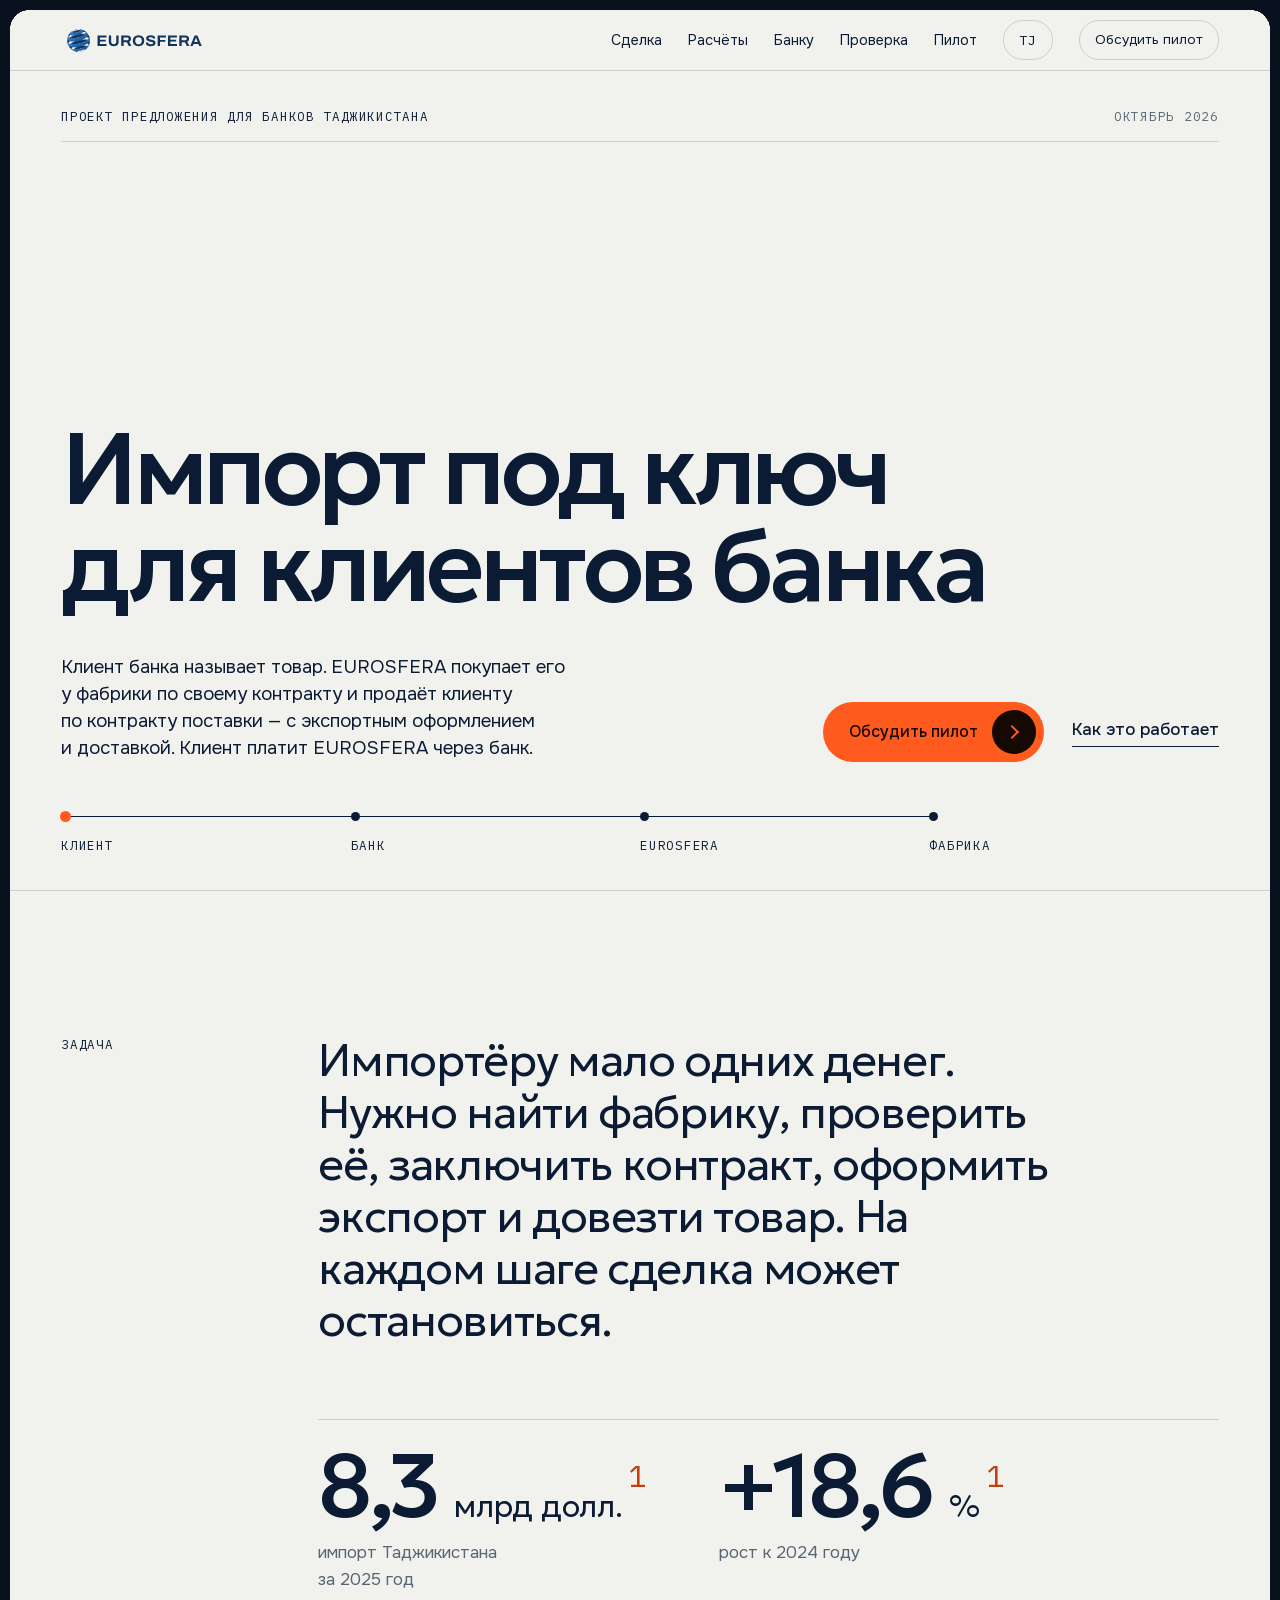
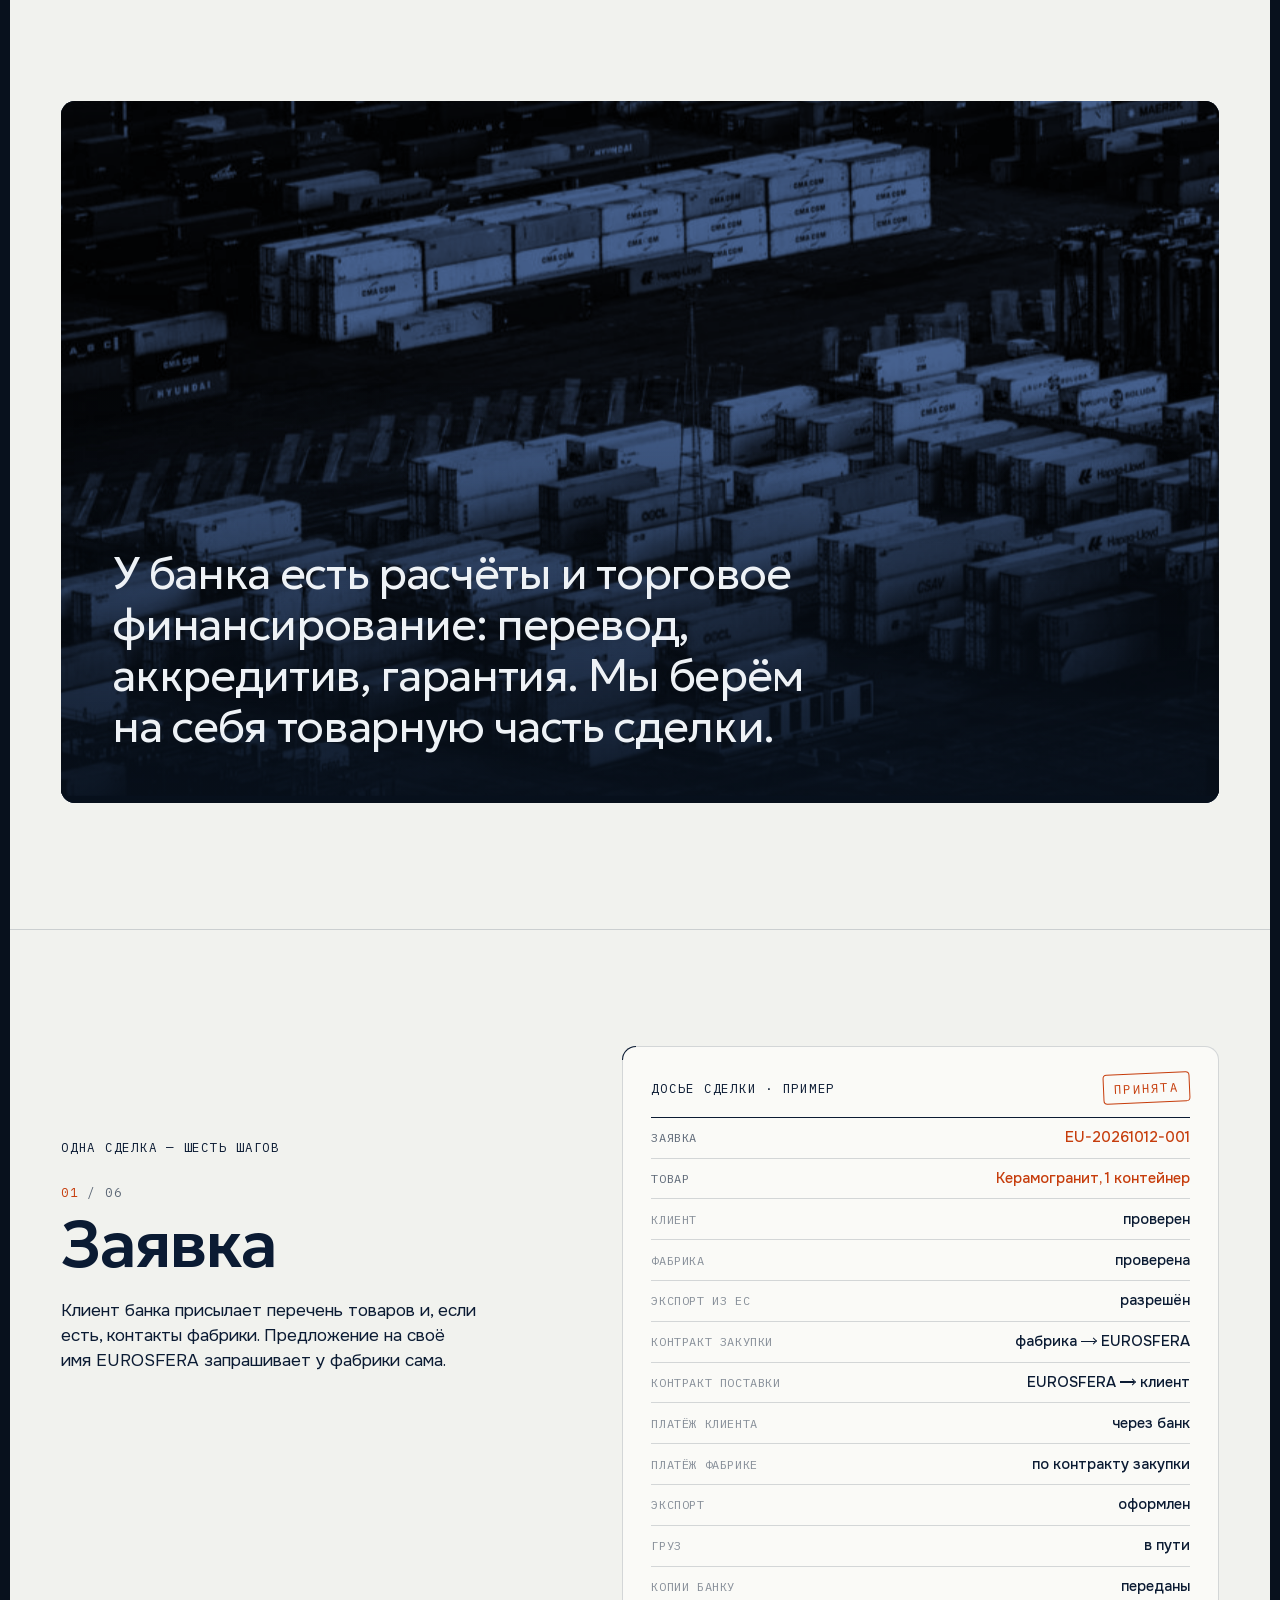
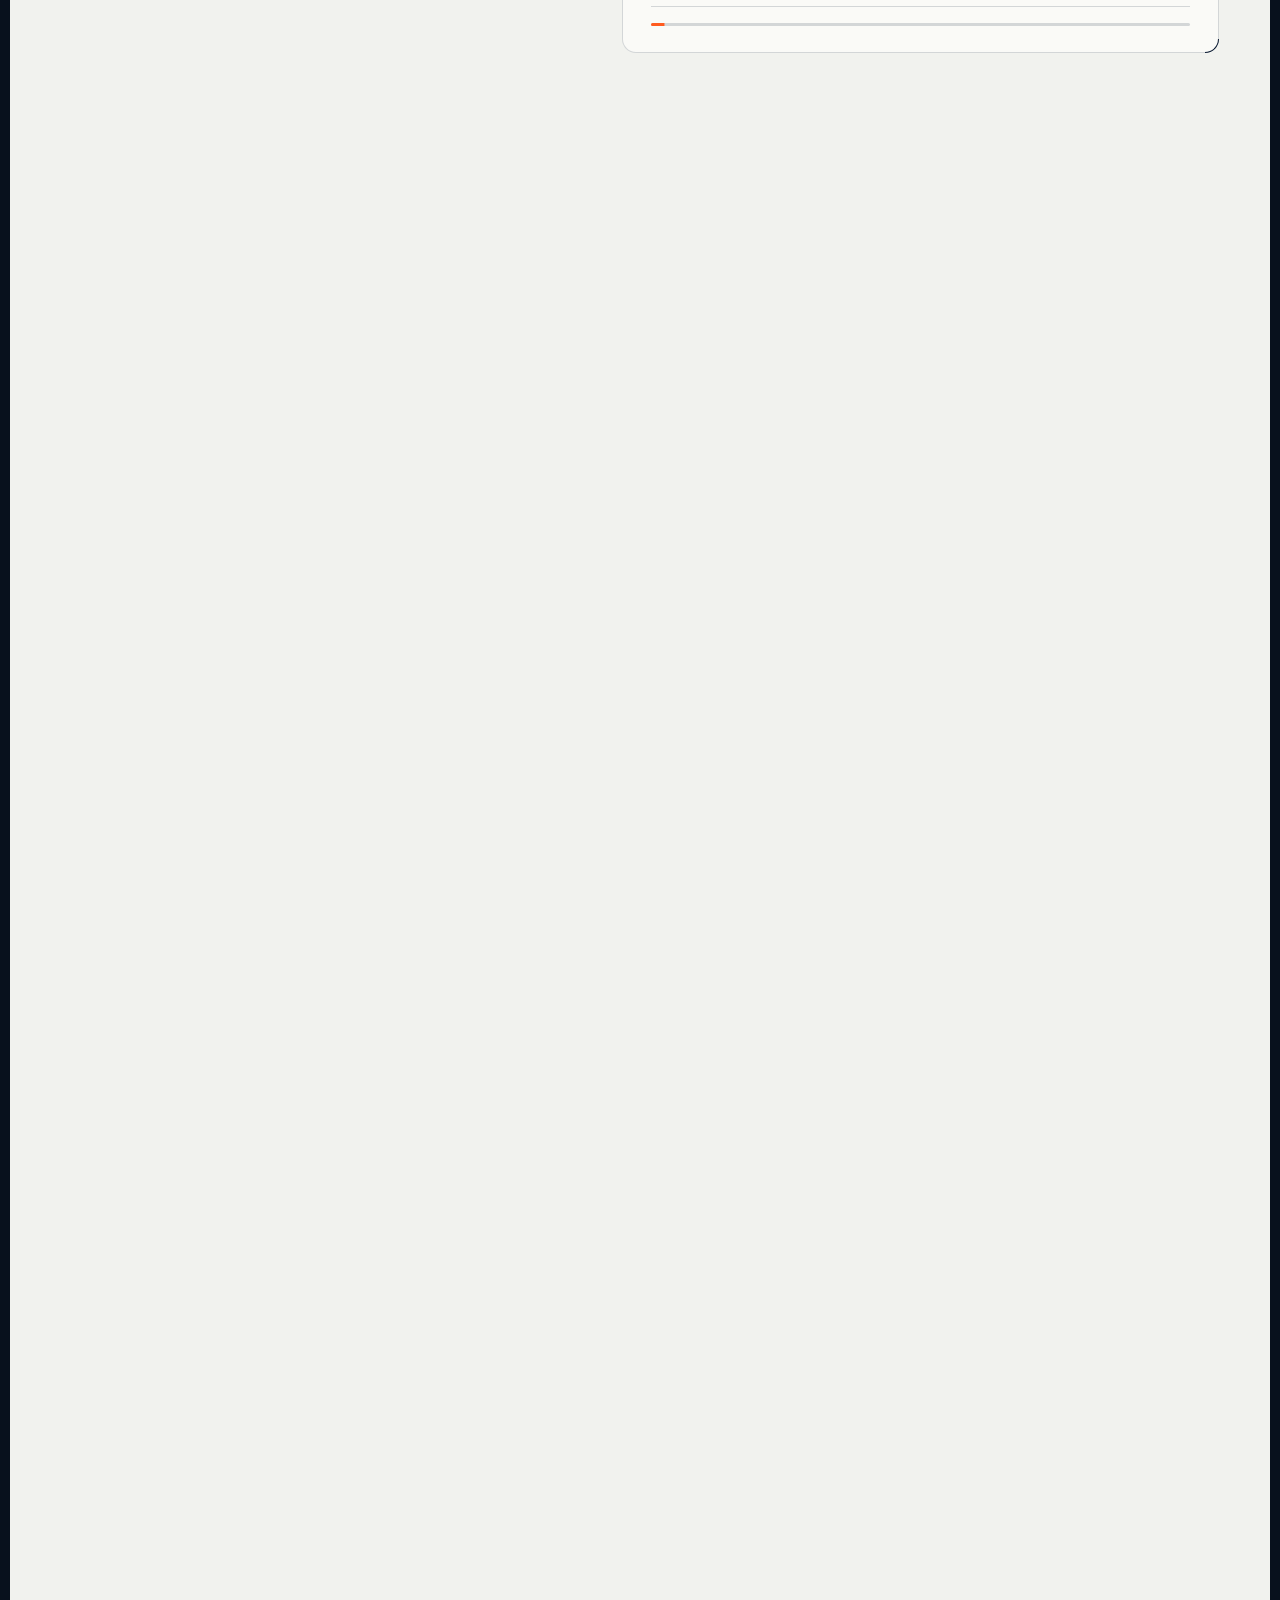
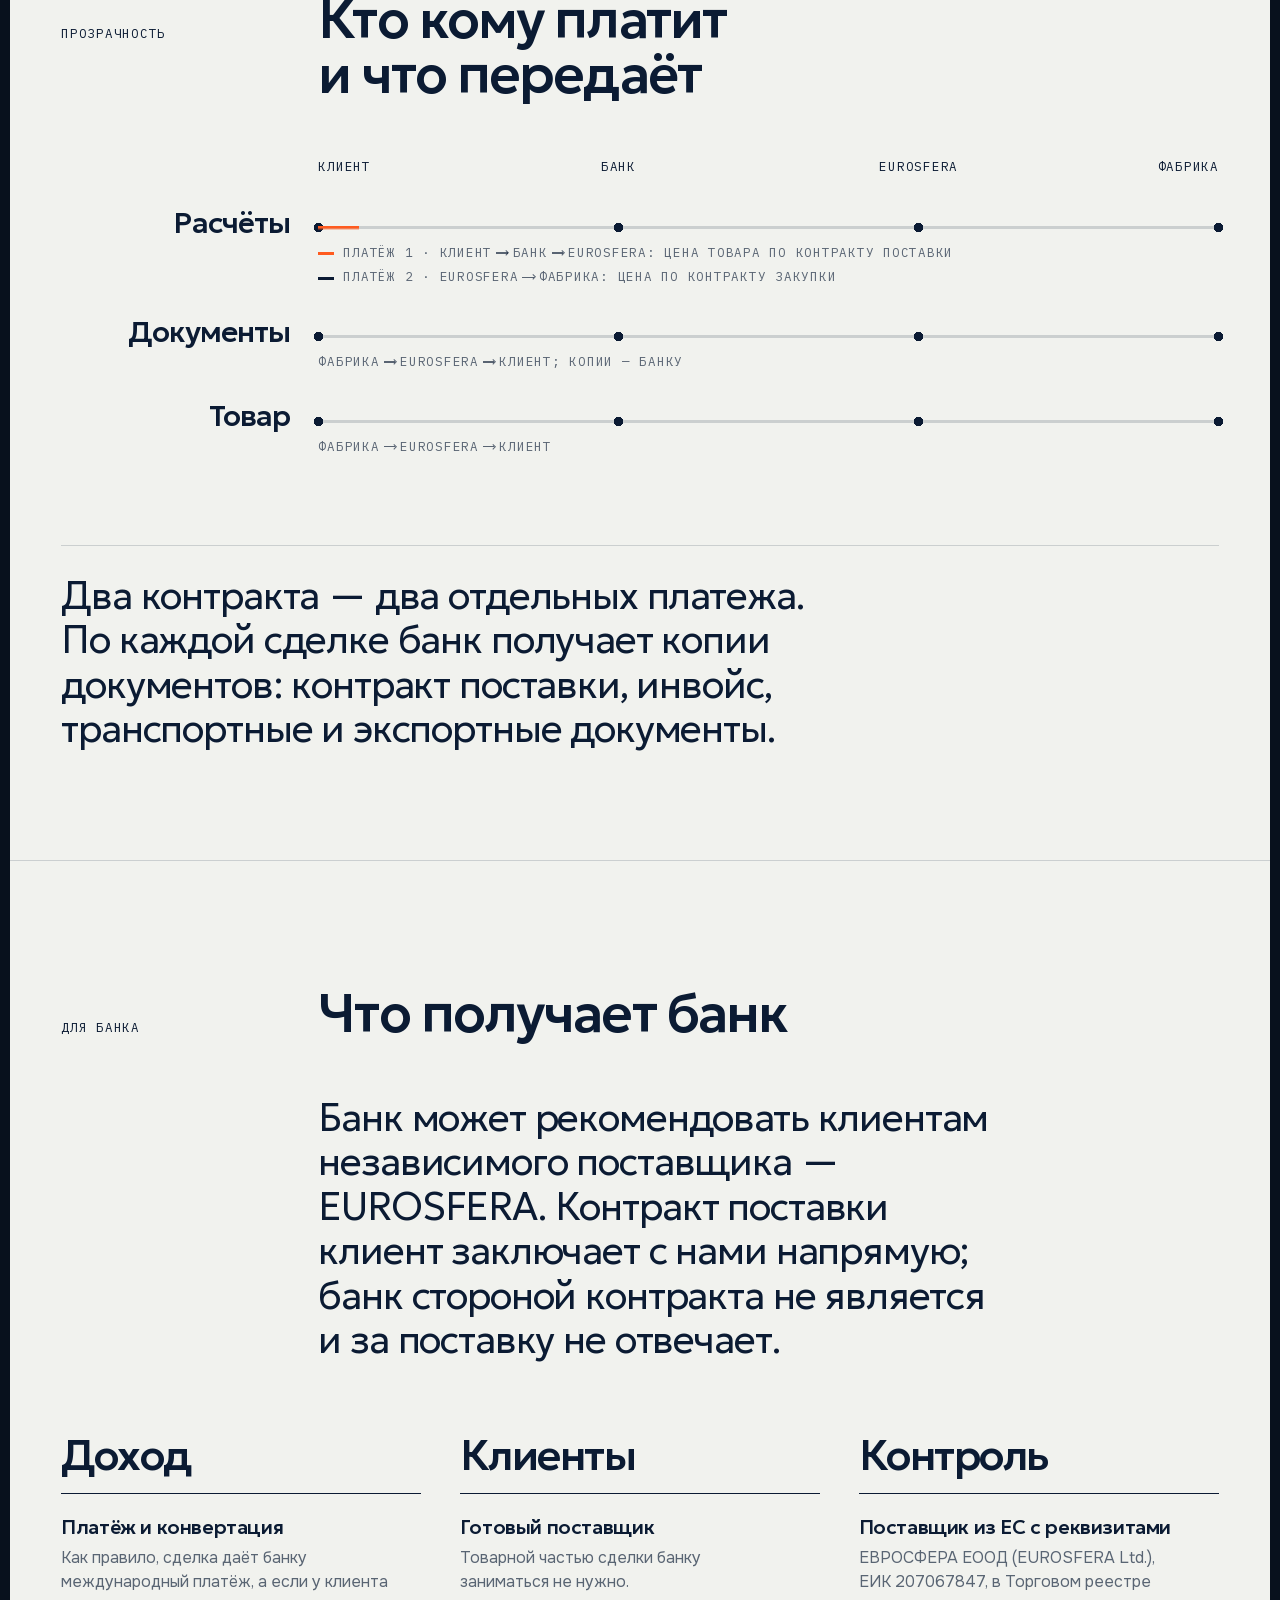
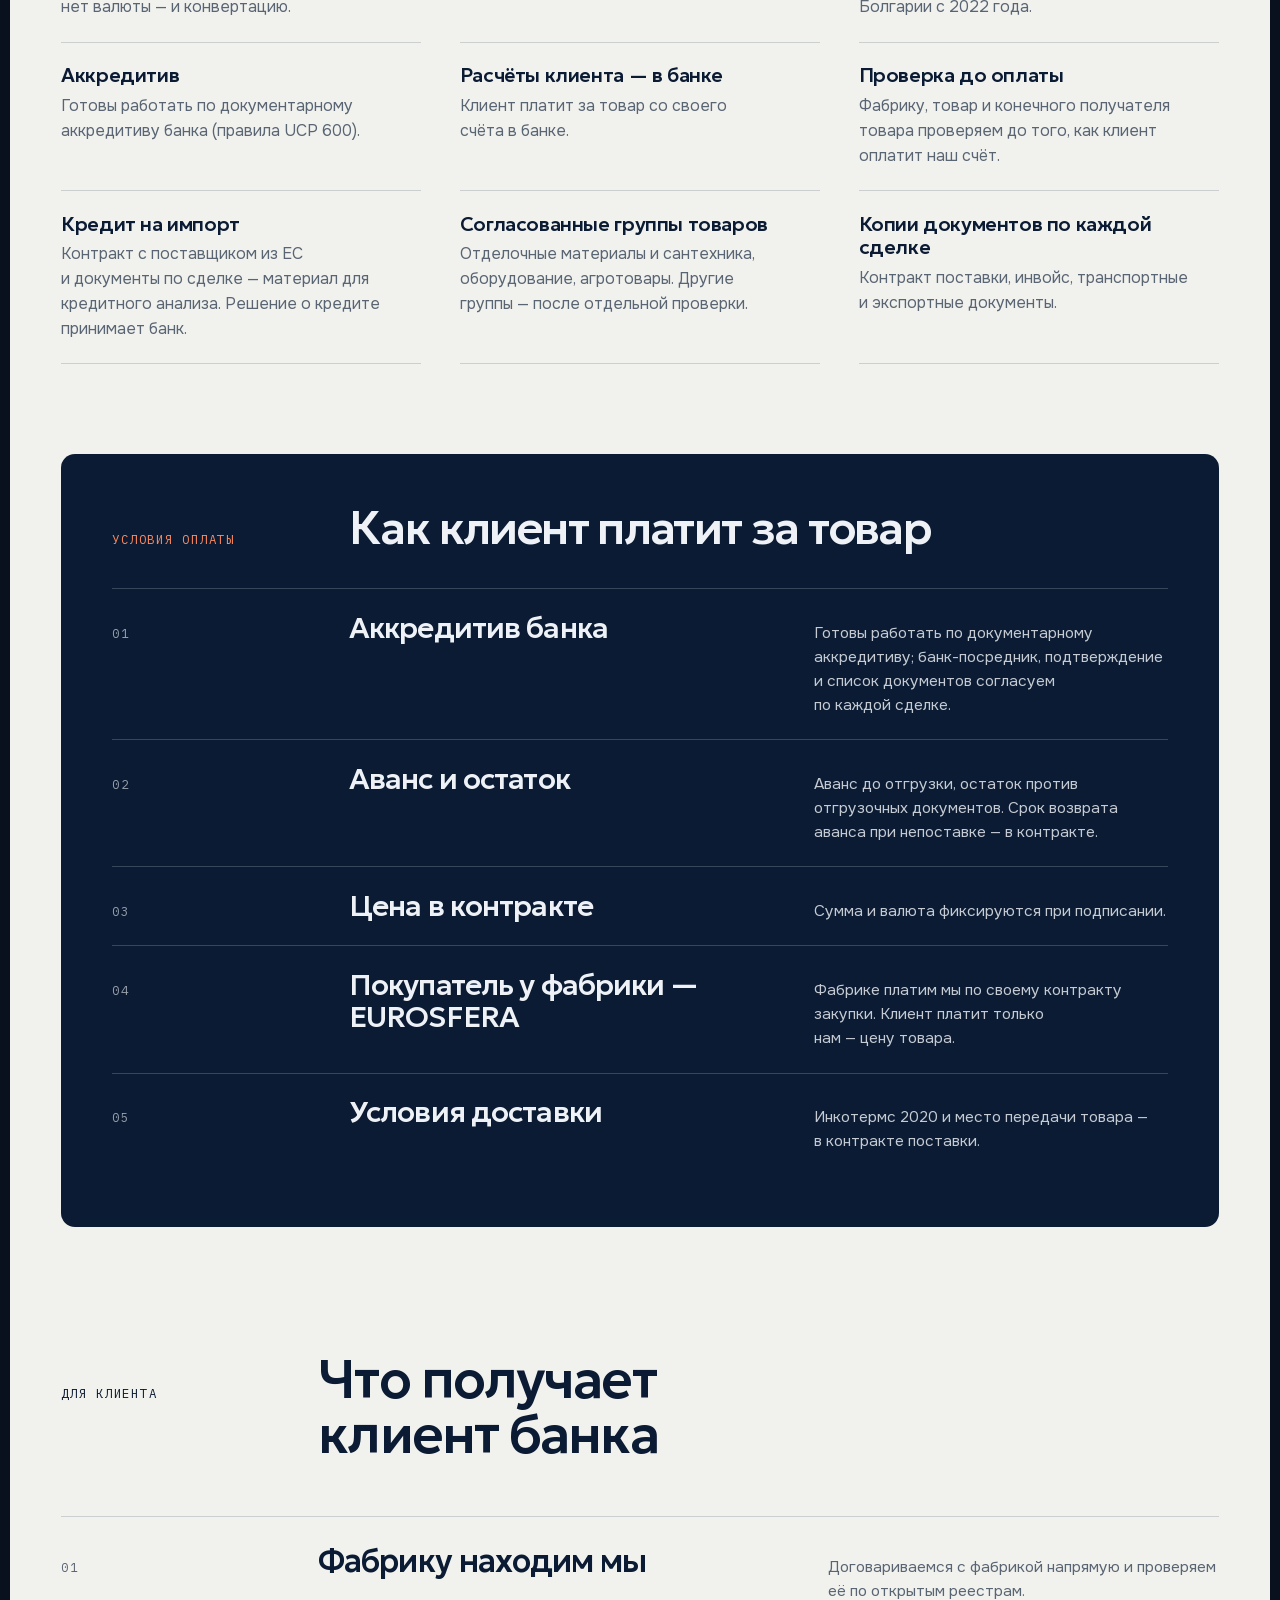
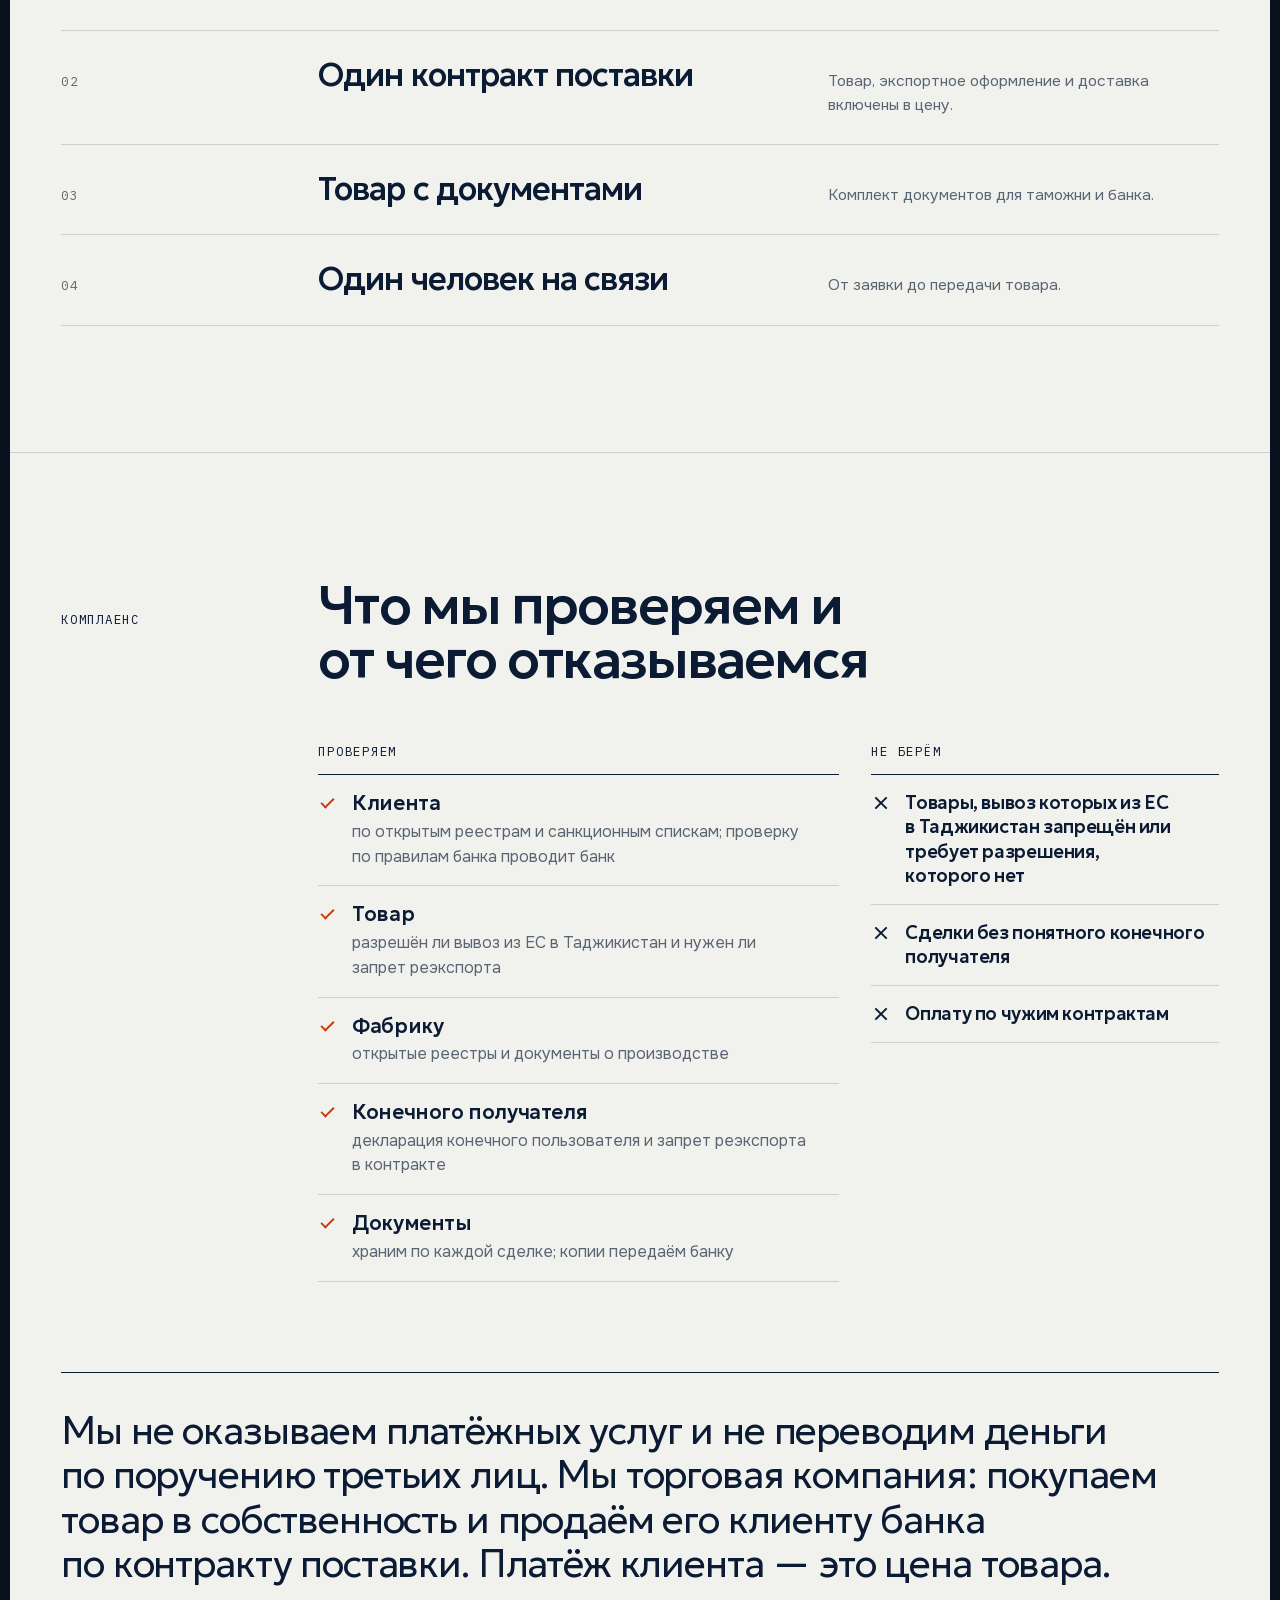
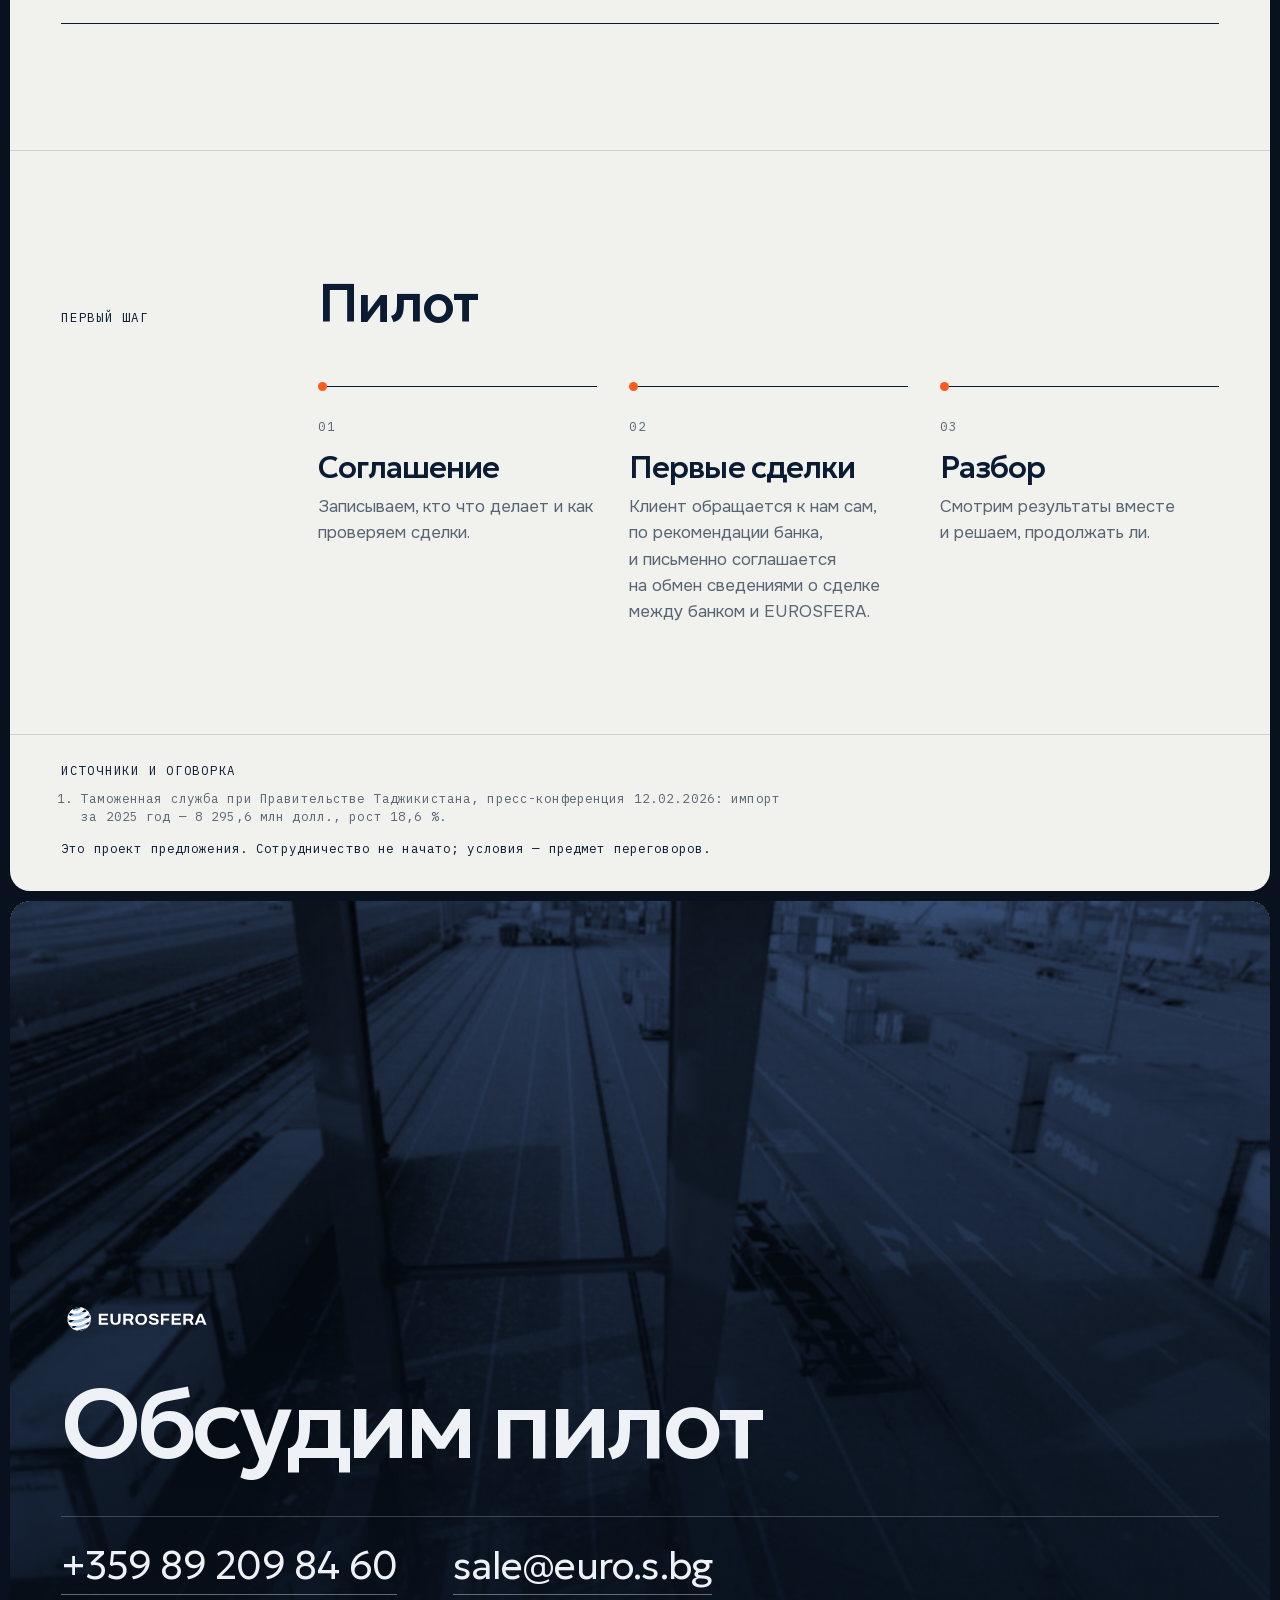
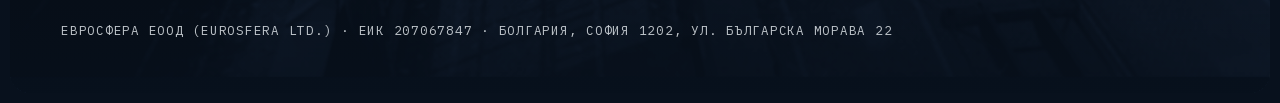
==== commit ad7e527f: "Общая версия: для банков Таджикистана, адрес в Софии Co-Authored-By: Claude Opus 5.5 <noreply@anthro" ====
--- a/index.html
+++ b/index.html
@@ -3,8 +3,8 @@
 <head>
 <meta charset="utf-8">
 <meta name="viewport" content="width=device-width, initial-scale=1">
-<title>Предложение EUROSFERA для ОАО «Банк Эсхата» — проект</title>
-<meta name="description" content="Проект предложения EUROSFERA для ОАО «Банк Эсхата»: поставка товаров зарубежных фабрик клиентам банка — контракт, экспортное оформление, доставка и документы.">
+<title>Предложение EUROSFERA для банков Таджикистана — проект</title>
+<meta name="description" content="Проект предложения EUROSFERA для банков Таджикистана: поставка товаров зарубежных фабрик клиентам банка — контракт, экспортное оформление, доставка и документы.">
 <meta name="robots" content="noindex, nofollow">
 <link rel="icon" href="data:,">
 <link rel="preload" as="font" type="font/woff2" href="fonts/geo-cyrillic.woff2" crossorigin>
@@ -36,7 +36,7 @@
 <!-- ───────── Первый экран ───────── -->
 <section class="hero" id="hero">
   <div class="hero__meta mono">
-    <span data-tj="Лоиҳаи пешниҳод барои ҶСК «Бонки Эсхата»">Проект предложения для ОАО «Банк Эсхата»</span>
+    <span data-tj="Лоиҳаи пешниҳод барои бонкҳои Тоҷикистон">Проект предложения для банков Таджикистана</span>
     <span data-tj="Октябри 2026">Октябрь 2026</span>
   </div>
   <h1 class="hero__title" data-split data-tj="Воридот аз&nbsp;аввал то&nbsp;охир&nbsp;—<br>барои мизоҷони бонк">Импорт под&nbsp;ключ<br>для&nbsp;клиентов банка</h1>
@@ -80,7 +80,6 @@
     <picture><source media="(max-width: 699px)" srcset="img/port-m.jpg"><img src="img/port.jpg" alt="" loading="lazy" width="2200" height="1467"></picture>
   </div>
   <p class="band__text" data-tj="Бонк ҳисоббаробаркунӣ ва&nbsp;маблағгузории тиҷоратӣ дорад: интиқоли маблағ, аккредитив, кафолат. Мо&nbsp;корҳои марбут ба&nbsp;молро ба&nbsp;зимма&nbsp;мегирем.">У&nbsp;банка есть расчёты и&nbsp;торговое финансирование: перевод, аккредитив, гарантия. Мы&nbsp;берём на&nbsp;себя товарную часть&nbsp;сделки.</p>
-  <p class="band__note mono" data-tj="«Бонки Эсхата»&nbsp;— бонки эмитенти Барномаи БАТР оид ба&nbsp;мусоидат ба&nbsp;рушди савдо<sup>2</sup>. БАТР дар ин пешниҳод иштирок&nbsp;намекунад.">«Банк Эсхата»&nbsp;— банк-эмитент Программы содействия развитию торговли ЕБРР<sup>2</sup>. ЕБРР в&nbsp;этом предложении не&nbsp;участвует.</p>
 </section>
 
 <!-- ───────── Одна сделка: шесть шагов и досье ───────── -->
@@ -107,7 +106,7 @@
         <li class="step" data-step>
           <p class="step__num mono"><b>04</b> / 06</p>
           <h2 class="step__title" data-tj="Ҳисоббаробаркунӣ">Расчёт</h2>
-          <p class="step__copy" data-tj="Мизоҷ ба&nbsp;EUROSFERA нархи молро тибқи шартномаи таҳвил мепардозад&nbsp;— тавассути «Бонки Эсхата», бо&nbsp;интиқоли маблағ ё&nbsp;аккредитив. Ба&nbsp;корхона мо&nbsp;мепардозем&nbsp;— тибқи шартномаи хариди&nbsp;худ.">Клиент платит EUROSFERA цену товара по&nbsp;контракту поставки&nbsp;— через «Банк Эсхата», переводом или аккредитивом. Фабрике платим мы&nbsp;— по&nbsp;своему контракту&nbsp;закупки.</p>
+          <p class="step__copy" data-tj="Мизоҷ ба&nbsp;EUROSFERA нархи молро тибқи шартномаи таҳвил мепардозад&nbsp;— тавассути бонки худ, бо&nbsp;интиқоли маблағ ё&nbsp;аккредитив. Ба&nbsp;корхона мо&nbsp;мепардозем&nbsp;— тибқи шартномаи хариди&nbsp;худ.">Клиент платит EUROSFERA цену товара по&nbsp;контракту поставки&nbsp;— через свой банк, переводом или аккредитивом. Фабрике платим мы&nbsp;— по&nbsp;своему контракту&nbsp;закупки.</p>
         </li>
         <li class="step" data-step>
           <p class="step__num mono"><b>05</b> / 06</p>
@@ -142,7 +141,7 @@
         <div class="row" data-at="2"><dt data-tj="Содирот аз ИА">Экспорт из ЕС</dt><dd data-tj="иҷозат аст">разрешён</dd></div>
         <div class="row" data-at="3"><dt data-tj="Шартномаи харид">Контракт закупки</dt><dd data-tj="корхона<i class='arr'></i>EUROSFERA">фабрика<i class='arr'></i>EUROSFERA</dd></div>
         <div class="row" data-at="3"><dt data-tj="Шартномаи таҳвил">Контракт поставки</dt><dd data-tj="EUROSFERA<i class='arr'></i>мизоҷ">EUROSFERA<i class='arr'></i>клиент</dd></div>
-        <div class="row" data-at="4"><dt data-tj="Пардохти мизоҷ">Платёж клиента</dt><dd data-tj="тавассути Бонки Эсхата">через Банк Эсхата</dd></div>
+        <div class="row" data-at="4"><dt data-tj="Пардохти мизоҷ">Платёж клиента</dt><dd data-tj="тавассути бонк">через банк</dd></div>
         <div class="row" data-at="4"><dt data-tj="Пардохт ба корхона">Платёж фабрике</dt><dd data-tj="тибқи шартномаи харид">по контракту закупки</dd></div>
         <div class="row" data-at="5"><dt data-tj="Содирот">Экспорт</dt><dd data-tj="ба расмият даромад">оформлен</dd></div>
         <div class="row" data-at="5" data-swap="6"><dt data-tj="Бор">Груз</dt><dd><span class="v1" data-tj="дар роҳ">в пути</span><span class="v2" data-tj="расонида шуд">доставлен</span></dd></div>
@@ -190,6 +189,7 @@
     <h2 data-tj="Бонк чӣ ба даст меорад">Что получает банк</h2>
   </header>
   <p class="gain__say" data-tj="Бонк метавонад ба&nbsp;мизоҷон таҳвилгари мустақил&nbsp;— EUROSFERA-ро тавсия диҳад. Шартномаи таҳвилро мизоҷ бевосита бо&nbsp;мо мебандад; бонк тарафи шартнома нест ва&nbsp;барои таҳвил ҷавобгар&nbsp;нест.">Банк может рекомендовать клиентам независимого поставщика&nbsp;— EUROSFERA. Контракт поставки клиент заключает с&nbsp;нами напрямую; банк стороной контракта не&nbsp;является и&nbsp;за&nbsp;поставку не&nbsp;отвечает.</p>
+  <!--trio-->
   <div class="trio">
     <div>
       <h3 data-tj="Даромад">Доход</h3>
@@ -203,7 +203,7 @@
       <h3 data-tj="Мизоҷон">Клиенты</h3>
       <ul>
         <li><b data-tj="Таҳвилгари тайёр">Готовый поставщик</b><em data-tj="Ба&nbsp;бонк лозим нест, ки бо&nbsp;корҳои марбут ба&nbsp;мол машғул&nbsp;шавад.">Товарной частью сделки банку заниматься не&nbsp;нужно.</em></li>
-        <li><b data-tj="Ҳисоббаробаркунии мизоҷ&nbsp;— дар бонк">Расчёты клиента&nbsp;— в&nbsp;банке</b><em data-tj="Мизоҷ барои мол аз&nbsp;суратҳисоби худ дар «Бонки Эсхата» пардохт&nbsp;мекунад.">Клиент платит за&nbsp;товар со&nbsp;счёта в&nbsp;«Банке Эсхата».</em></li>
+        <li><b data-tj="Ҳисоббаробаркунии мизоҷ&nbsp;— дар бонк">Расчёты клиента&nbsp;— в&nbsp;банке</b><em data-tj="Мизоҷ барои мол аз&nbsp;суратҳисоби худ дар бонк пардохт&nbsp;мекунад.">Клиент платит за&nbsp;товар со&nbsp;своего счёта в&nbsp;банке.</em></li>
         <li><b data-tj="Гурӯҳҳои мувофиқашудаи молҳо">Согласованные группы товаров</b><em data-tj="Масолеҳи пардозӣ ва&nbsp;сантехника, таҷҳизот, молҳо барои соҳаи кишоварзӣ. Гурӯҳҳои дигар&nbsp;— пас аз&nbsp;санҷиши&nbsp;алоҳида.">Отделочные материалы и&nbsp;сантехника, оборудование, агротовары. Другие группы&nbsp;— после отдельной&nbsp;проверки.</em></li>
       </ul>
     </div>
@@ -217,13 +217,15 @@
     </div>
   </div>
 
+  <!--/trio-->
+  <!--terms-->
   <div class="terms">
     <header>
       <p class="mono" data-tj="Шартҳои пардохт">Условия оплаты</p>
       <h3 data-tj="Мизоҷ барои мол чӣ гуна мепардозад">Как клиент платит за&nbsp;товар</h3>
     </header>
     <ol>
-      <li><span class="mono">01</span><b data-tj="Аккредитиви «Бонки Эсхата»">Аккредитив «Банка Эсхата»</b><em data-tj="Омодаем бо&nbsp;аккредитиви ҳуҷҷатӣ кор кунем; бонки миёнарав, тасдиқ ва&nbsp;рӯйхати ҳуҷҷатҳоро барои ҳар муомила мувофиқа&nbsp;мекунем.">Готовы работать по&nbsp;документарному аккредитиву; банк-посредник, подтверждение и&nbsp;список документов согласуем по&nbsp;каждой&nbsp;сделке.</em></li>
+      <li><span class="mono">01</span><b data-tj="Аккредитиви бонк">Аккредитив банка</b><em data-tj="Омодаем бо&nbsp;аккредитиви ҳуҷҷатӣ кор кунем; бонки миёнарав, тасдиқ ва&nbsp;рӯйхати ҳуҷҷатҳоро барои ҳар муомила мувофиқа&nbsp;мекунем.">Готовы работать по&nbsp;документарному аккредитиву; банк-посредник, подтверждение и&nbsp;список документов согласуем по&nbsp;каждой&nbsp;сделке.</em></li>
       <li><span class="mono">02</span><b data-tj="Пешпардохт ва&nbsp;бақия">Аванс и&nbsp;остаток</b><em data-tj="Пешпардохт то&nbsp;борфиристӣ, бақия бар ивази ҳуҷҷатҳои борфиристӣ. Муҳлати баргардонидани пешпардохт дар сурати таҳвил нашудани мол&nbsp;— дар&nbsp;шартнома.">Аванс до&nbsp;отгрузки, остаток против отгрузочных документов. Срок возврата аванса при непоставке&nbsp;— в&nbsp;контракте.</em></li>
       <li><span class="mono">03</span><b data-tj="Нарх дар шартнома">Цена в&nbsp;контракте</b><em data-tj="Маблағ ва&nbsp;асъор ҳангоми имзо муайян карда&nbsp;мешаванд.">Сумма и&nbsp;валюта фиксируются при&nbsp;подписании.</em></li>
       <li><span class="mono">04</span><b data-tj="Барои корхона харидор&nbsp;— EUROSFERA">Покупатель у&nbsp;фабрики&nbsp;— EUROSFERA</b><em data-tj="Ба&nbsp;корхона мо&nbsp;тибқи шартномаи хариди худ мепардозем. Мизоҷ танҳо ба&nbsp;мо мепардозад&nbsp;— нархи&nbsp;молро.">Фабрике платим мы по&nbsp;своему контракту закупки. Клиент платит только нам&nbsp;— цену&nbsp;товара.</em></li>
@@ -231,6 +233,8 @@
     </ol>
   </div>
 
+  <!--/terms-->
+  <!--client-->
   <header class="head head--second" id="client">
     <p class="mono label" data-tj="Барои мизоҷ">Для клиента</p>
     <h2 data-tj="Мизоҷи бонк чӣ ба даст меорад">Что получает клиент банка</h2>
@@ -241,6 +245,7 @@
       <li><span class="mono">03</span><b data-tj="Мол бо&nbsp;ҳуҷҷатҳо">Товар с&nbsp;документами</b><em data-tj="Маҷмуи ҳуҷҷатҳо барои гумрук ва&nbsp;бонк.">Комплект документов для таможни и&nbsp;банка.</em></li>
       <li><span class="mono">04</span><b data-tj="Як шахс барои тамос">Один человек на&nbsp;связи</b><em data-tj="Аз&nbsp;дархост то&nbsp;супоридани мол.">От&nbsp;заявки до&nbsp;передачи товара.</em></li>
   </ul>
+  <!--/client-->
 </section>
 
 <!-- ───────── Проверка ───────── -->
@@ -289,7 +294,6 @@
   <p data-tj="Сарчашмаҳо ва&nbsp;эзоҳ">Источники и&nbsp;оговорка</p>
   <ol>
     <li data-tj="Хадамоти гумруки назди Ҳукумати Ҷумҳурии Тоҷикистон, нишасти матбуотӣ 12.02.2026: воридот дар соли 2025 — 8 295,6 млн доллари ИМА, афзоиш 18,6 %.">Таможенная служба при Правительстве Таджикистана, пресс-конференция 12.02.2026: импорт за 2025 год — 8 295,6 млн долл., рост 18,6 %.</li>
-    <li data-tj="БАТР, рӯйхати бонкҳои эмитенти Барномаи мусоидат ба рушди савдо (TFP Issuing Bank List): файл аз 06.10.2026, санҷида шуд 10.10.2026.">ЕБРР, список банков-эмитентов Программы содействия развитию торговли (TFP Issuing Bank List): файл от 06.10.2026, проверено 10.10.2026.</li>
   </ol>
   <p class="notes__draft" data-tj="Ин лоиҳаи пешниҳод аст. Ҳамкорӣ ҳанӯз оғоз нашудааст; шартҳо мавзуи музокира мебошанд.">Это проект предложения. Сотрудничество не начато; условия — предмет переговоров.</p>
 </footer>
@@ -309,7 +313,7 @@
       <a class="contact__big" href="tel:+359892098460">+359 89 209 84 60</a>
       <a class="contact__big" href="mailto:sale@euro.s.bg">sale@euro.s.bg</a>
     </div>
-    <p class="contact__firm mono" data-tj="ЕВРОСФЕРА ЕООД (EUROSFERA Ltd.) · ЕИК 207067847 · София, Булғористон, Иттиҳоди Аврупо">ЕВРОСФЕРА ЕООД (EUROSFERA Ltd.) · ЕИК 207067847 · София, Болгария, Евросоюз</p>
+    <p class="contact__firm mono" data-tj="ЕВРОСФЕРА ЕООД (EUROSFERA Ltd.) · ЕИК 207067847 · Булғористон, София 1202, кӯчаи Българска морава 22">ЕВРОСФЕРА ЕООД (EUROSFERA Ltd.) · ЕИК 207067847 · Болгария, София 1202, ул. Българска морава 22</p>
   </div>
 </section>
 
@@ -319,12 +323,12 @@
   var link=document.querySelector('.top__lang');
   if(!/[?&]lang=tj/.test(location.search)) return;
   document.documentElement.lang='tg';
-  document.title='Пешниҳоди EUROSFERA барои ҶСК «Бонки Эсхата» — лоиҳа';
+  document.title='Пешниҳоди EUROSFERA барои бонкҳои Тоҷикистон — лоиҳа';
   document.querySelectorAll('[data-tj]').forEach(function(el){el.innerHTML=el.getAttribute('data-tj');});
   var aria={'.top__logo':'EUROSFERA — ба аввал','.top__nav':'Бахшҳо','.strip':'Иштирокчиёни муомила','.deal':'Як муомила аз дархост то анҷом','.dossier':'Парвандаи муомила, намуна','.lanes':'Ду пардохти алоҳида: мизоҷ ба EUROSFERA нархи молро тавассути бонк мепардозад; EUROSFERA ба корхона тибқи шартномаи хариди худ мепардозад. Ҳуҷҷатҳо аз корхона тавассути EUROSFERA ба мизоҷ мераванд, нусхаҳо — ба бонк. Мол аз корхона ба мизоҷ меравад.'};
   Object.keys(aria).forEach(function(s){var el=document.querySelector(s);if(el)el.setAttribute('aria-label',aria[s]);});
   var d=document.querySelector('meta[name="description"]');
-  if(d)d.content='Лоиҳаи пешниҳоди EUROSFERA барои ҶСК «Бонки Эсхата»: таҳвили молҳои корхонаҳои хориҷӣ ба мизоҷони бонк — шартнома, расмиёти содирот, молрасонӣ ва ҳуҷҷатҳо.';
+  if(d)d.content='Лоиҳаи пешниҳоди EUROSFERA барои бонкҳои Тоҷикистон: таҳвили молҳои корхонаҳои хориҷӣ ба мизоҷони бонк — шартнома, расмиёти содирот, молрасонӣ ва ҳуҷҷатҳо.';
   if(link){link.textContent='RU';link.href='?lang=ru';link.hreflang='ru';link.setAttribute('aria-label','Забони русӣ');}
 })();
 </script>
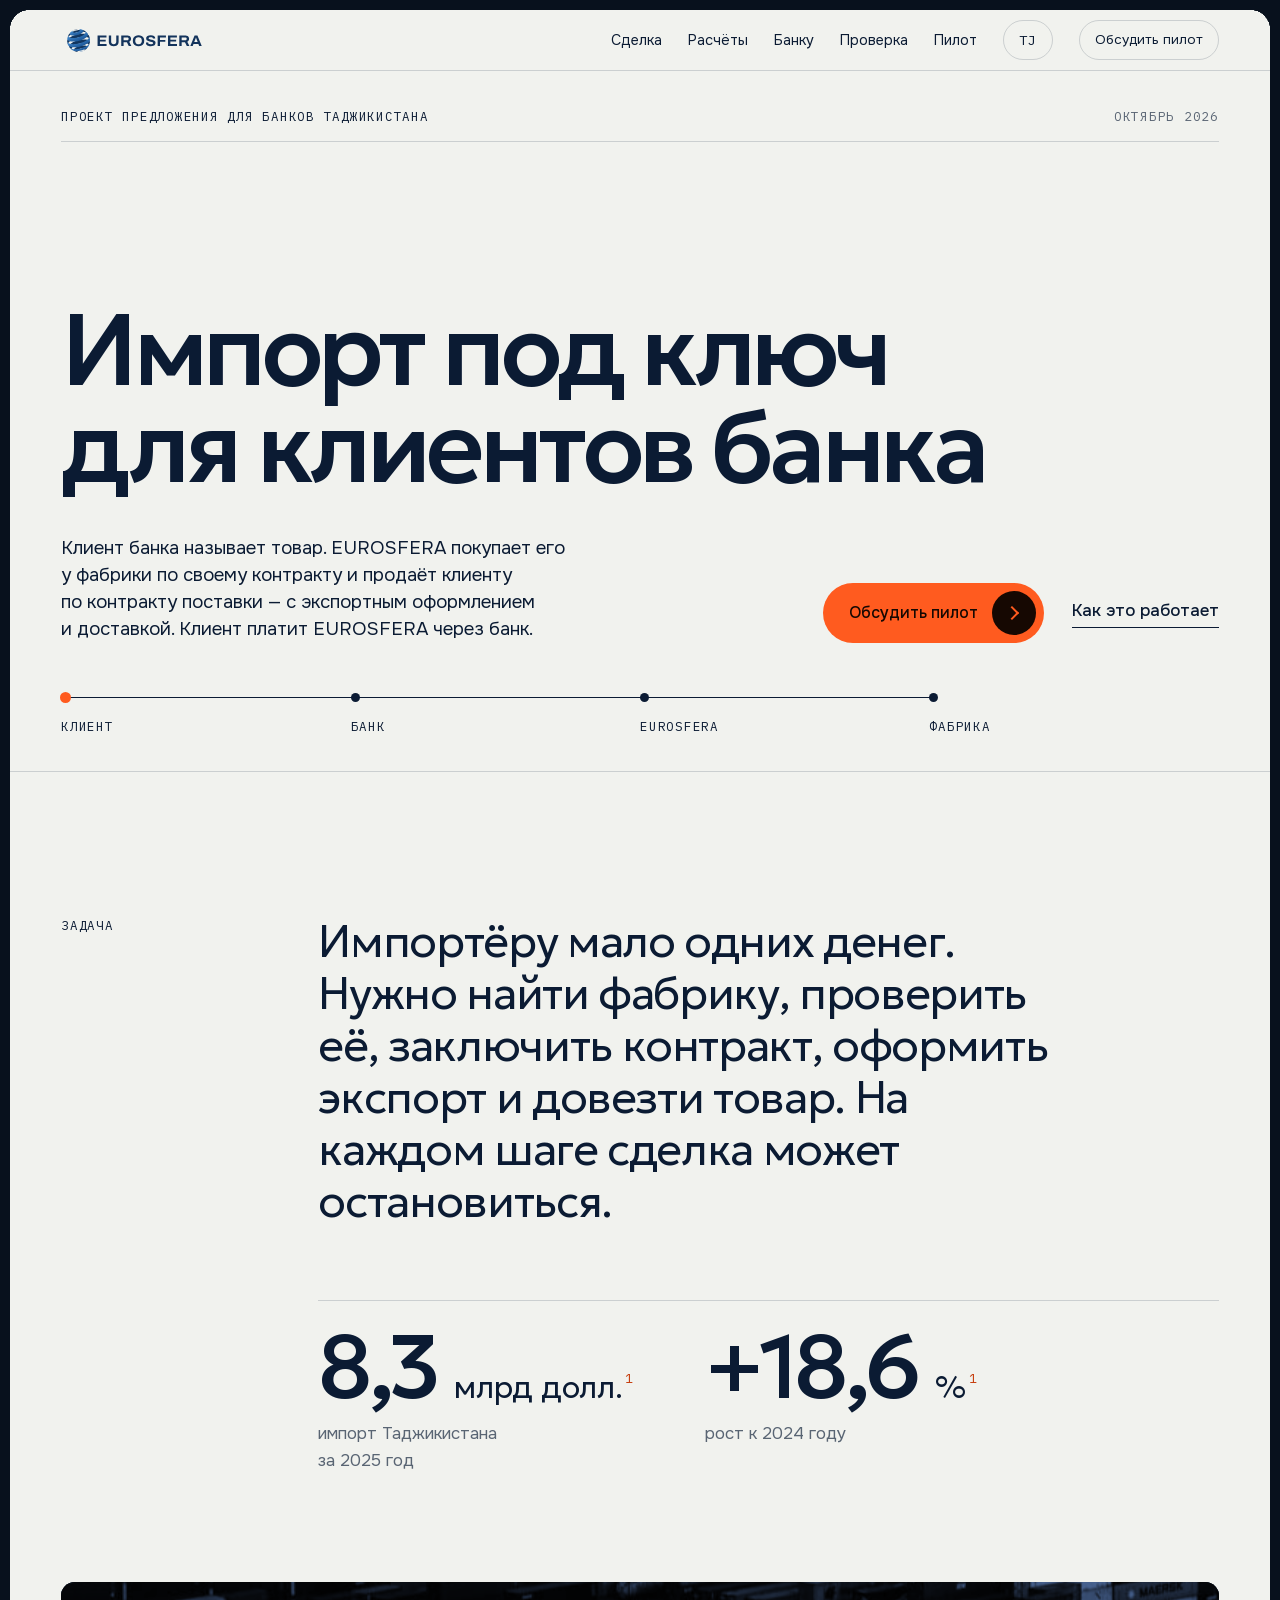
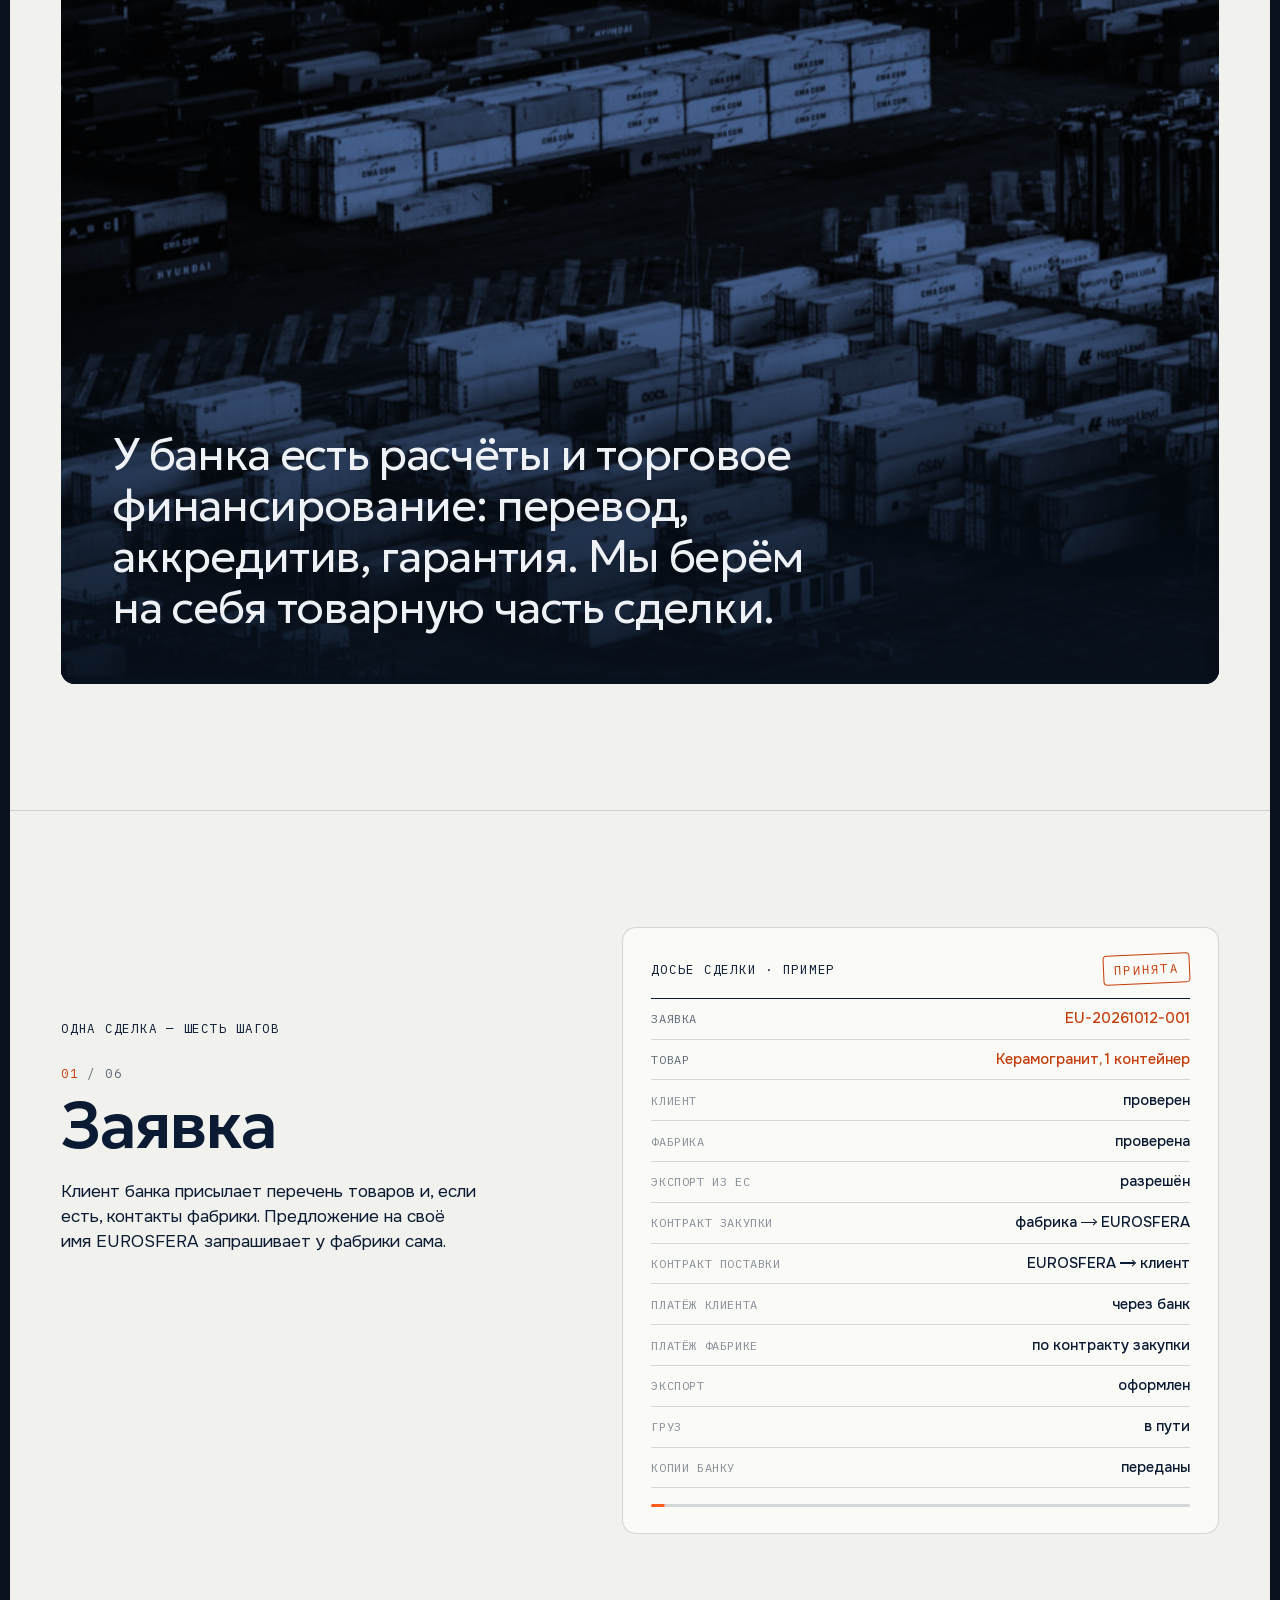
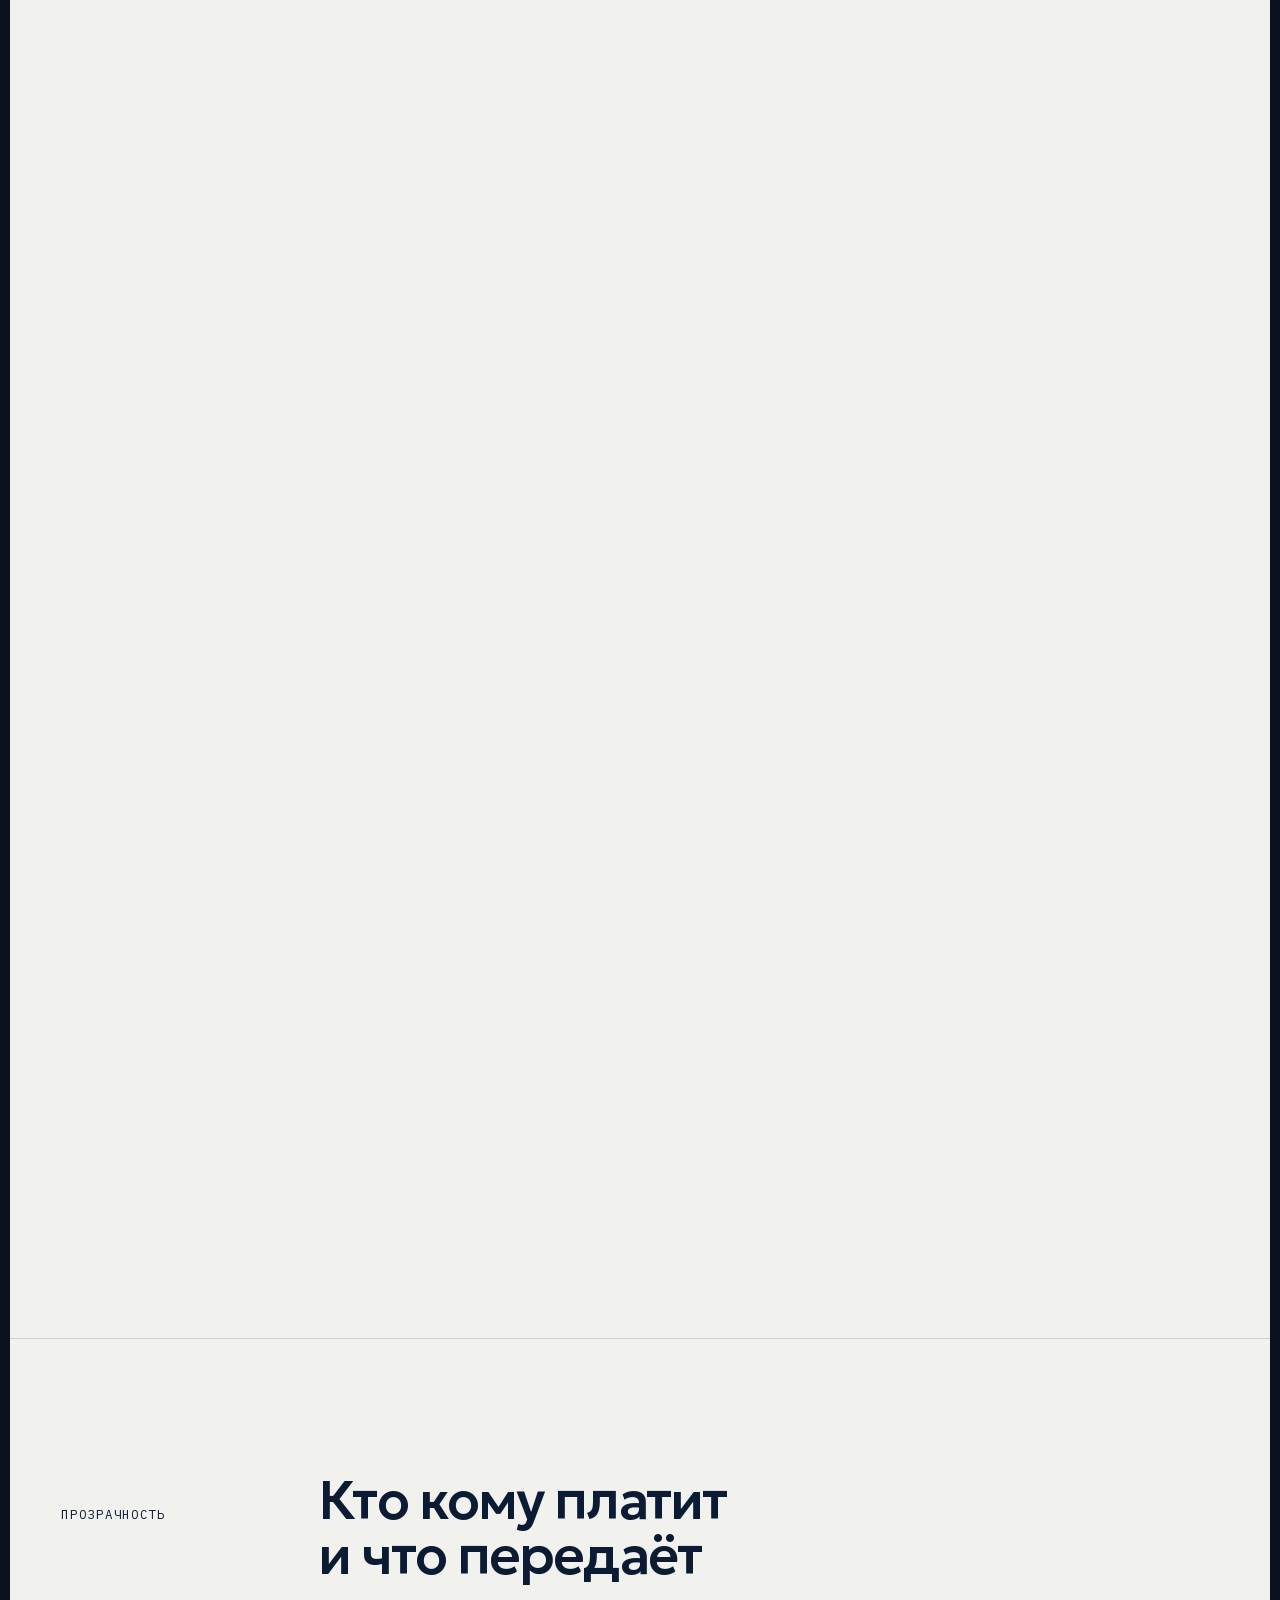
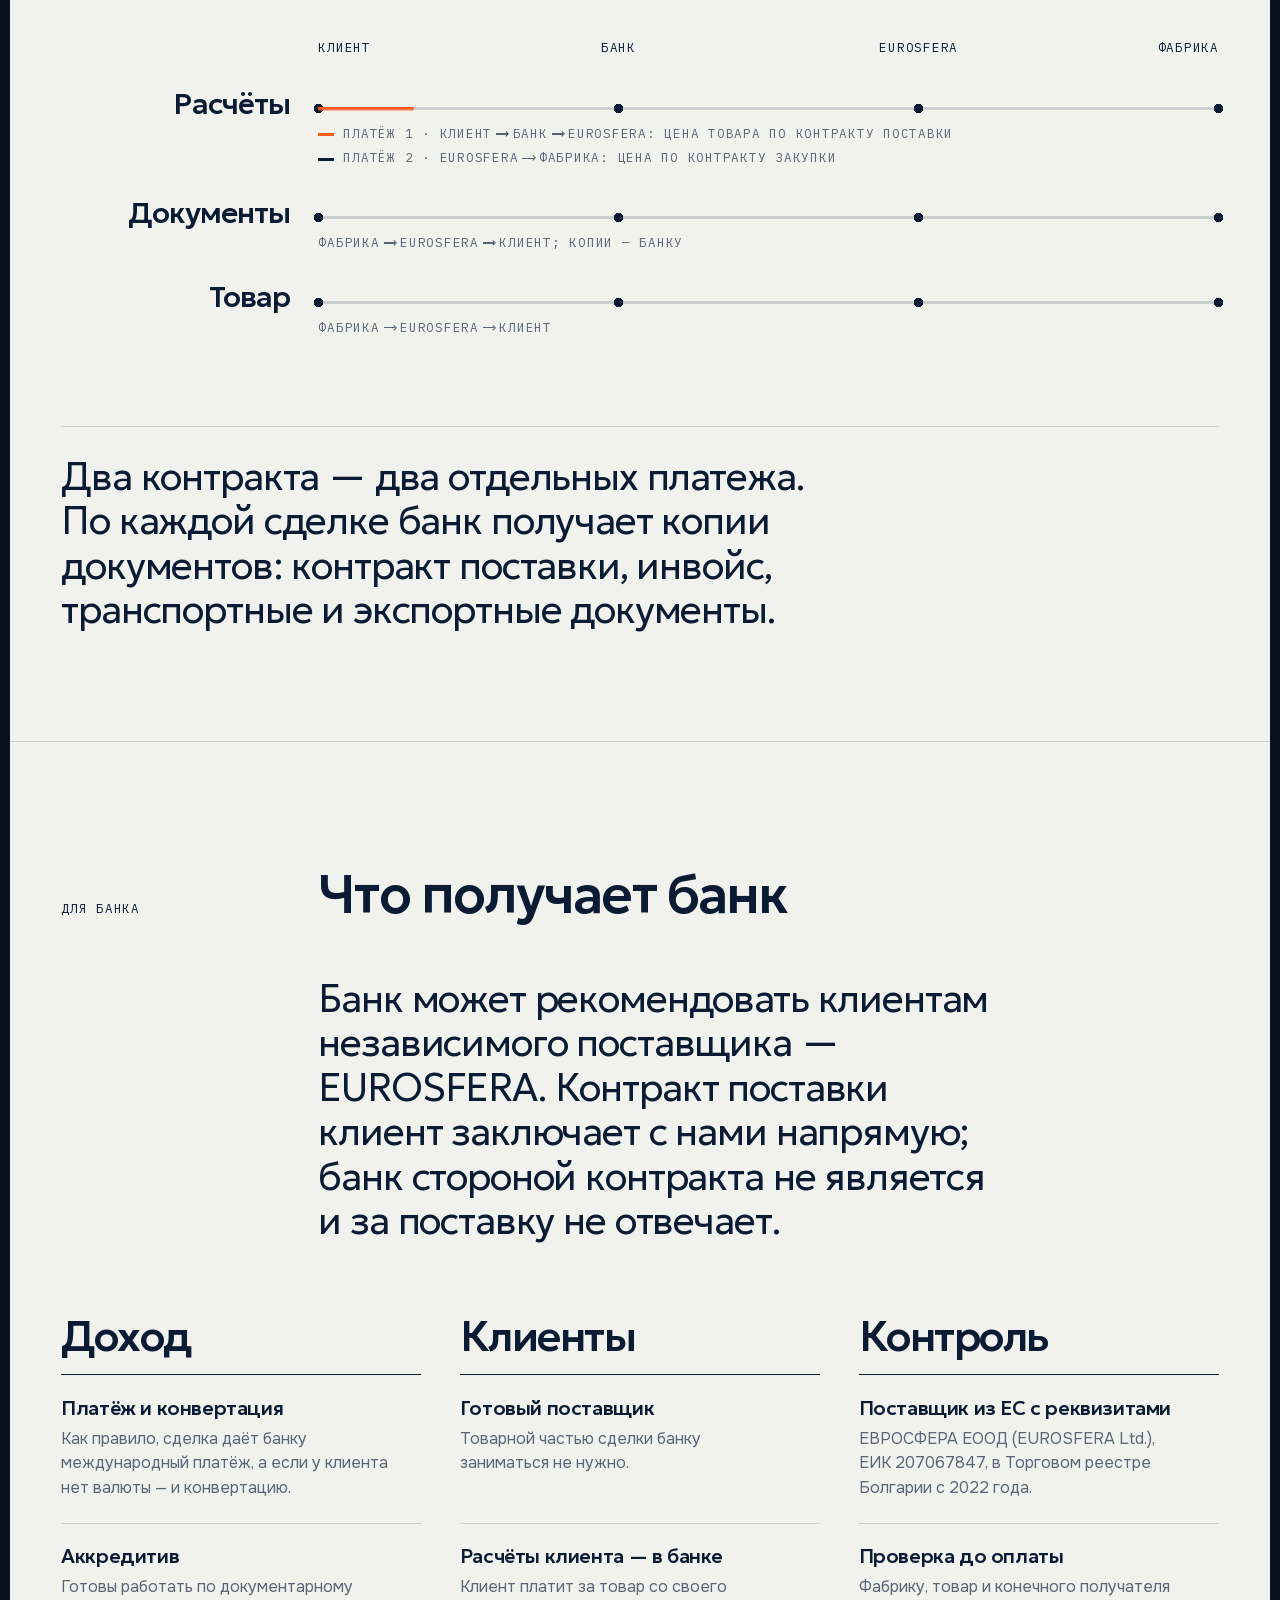
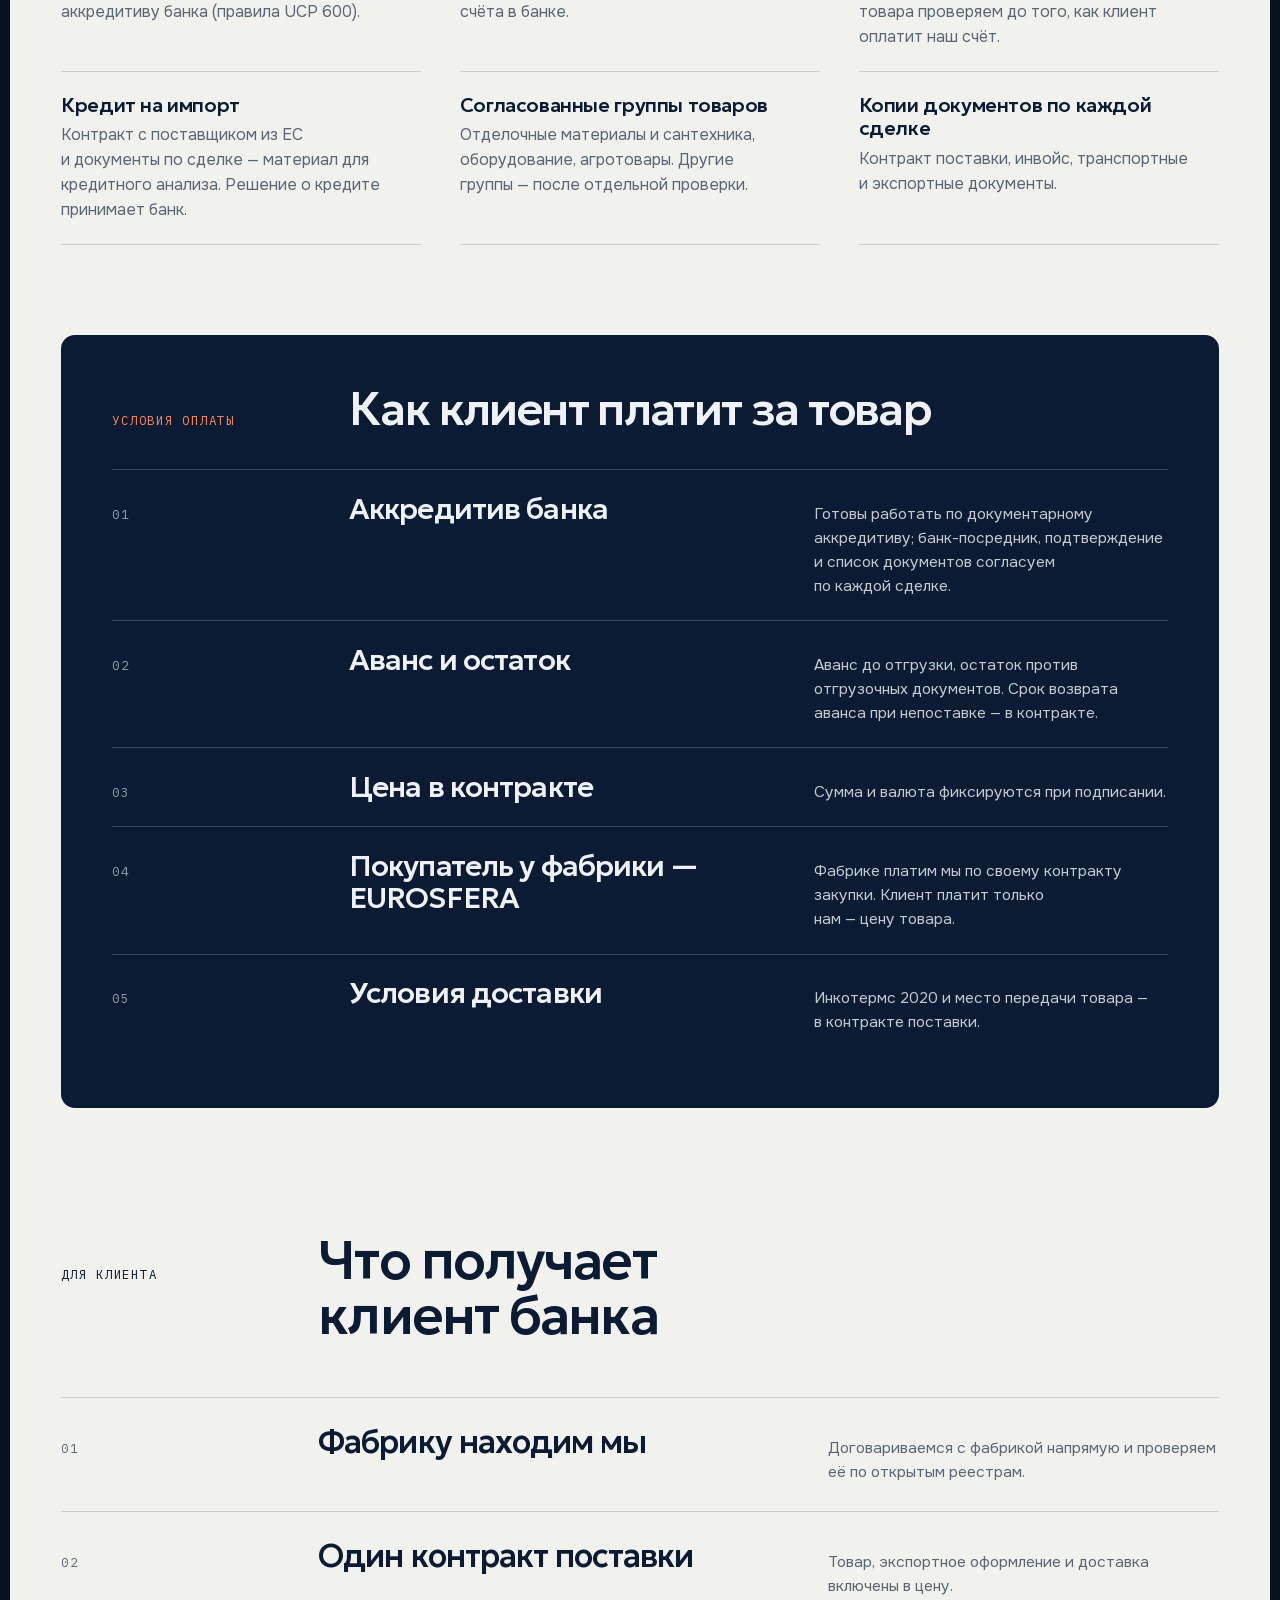
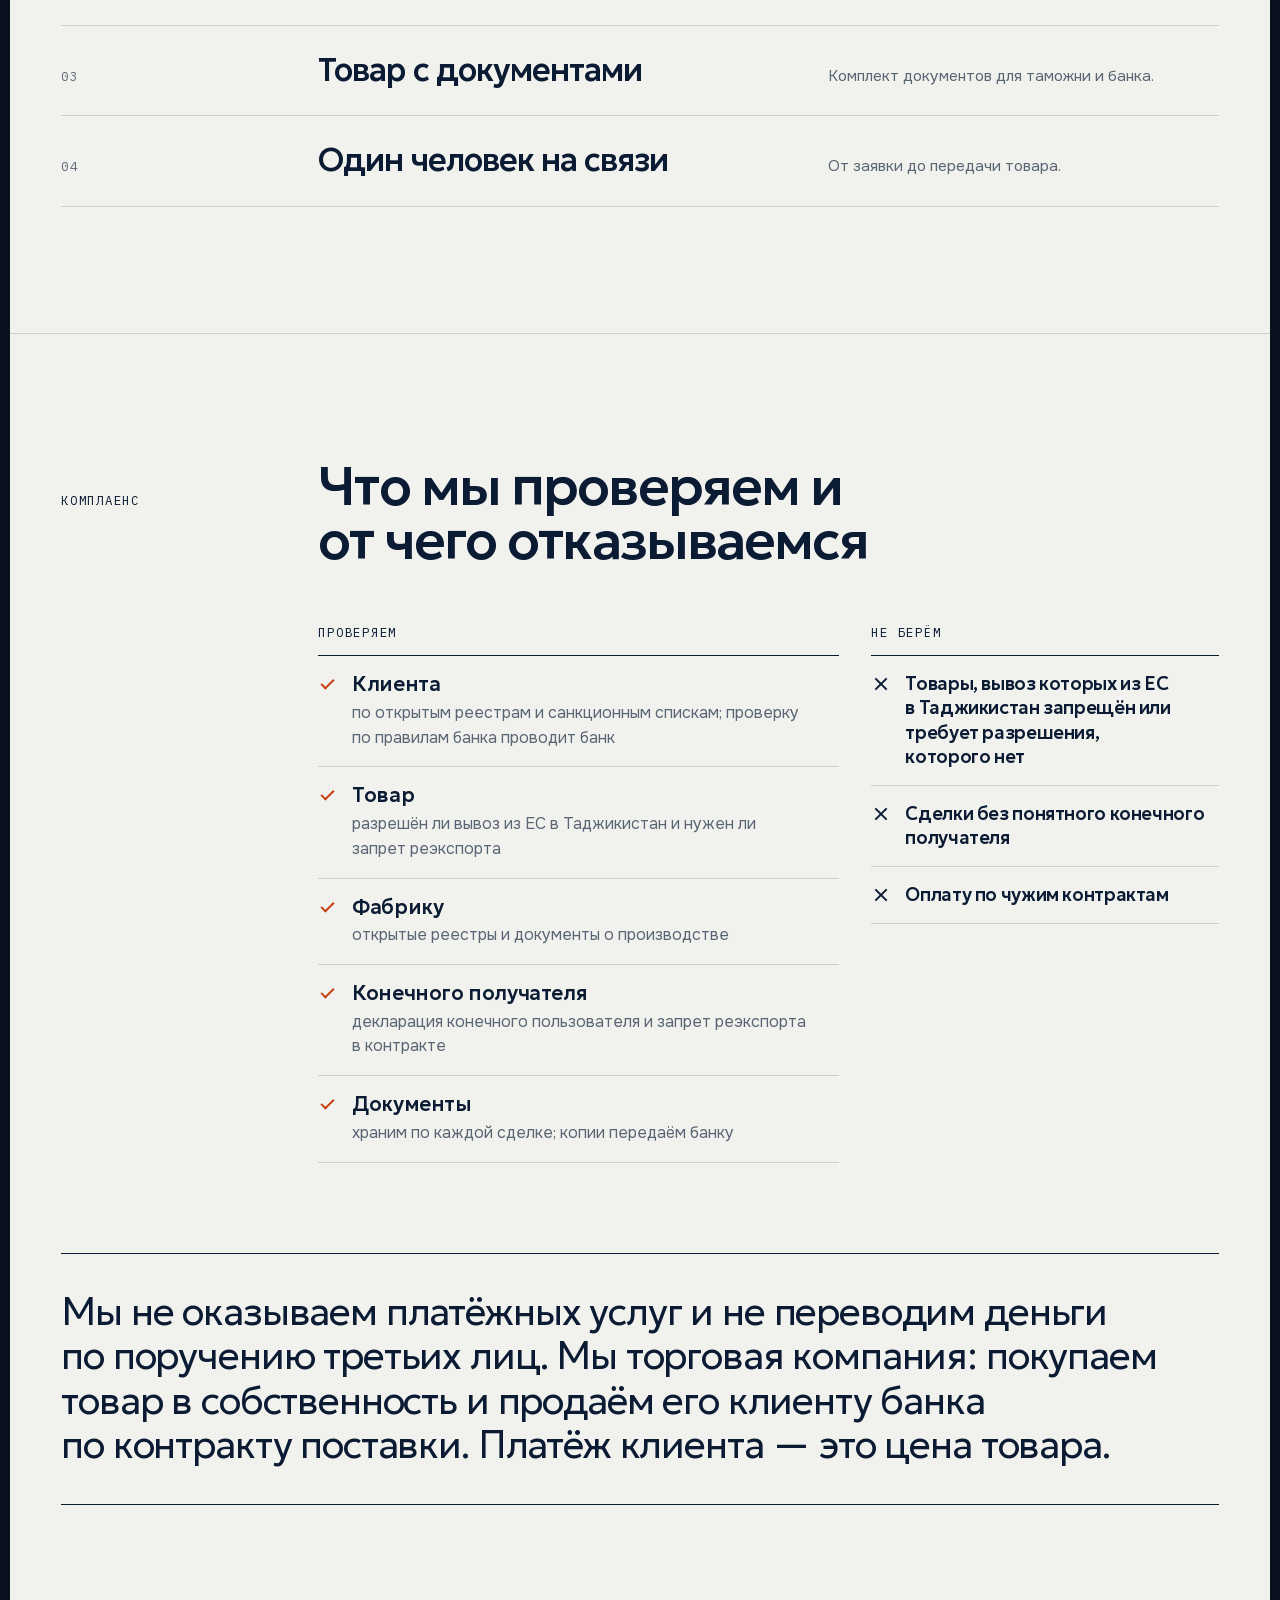
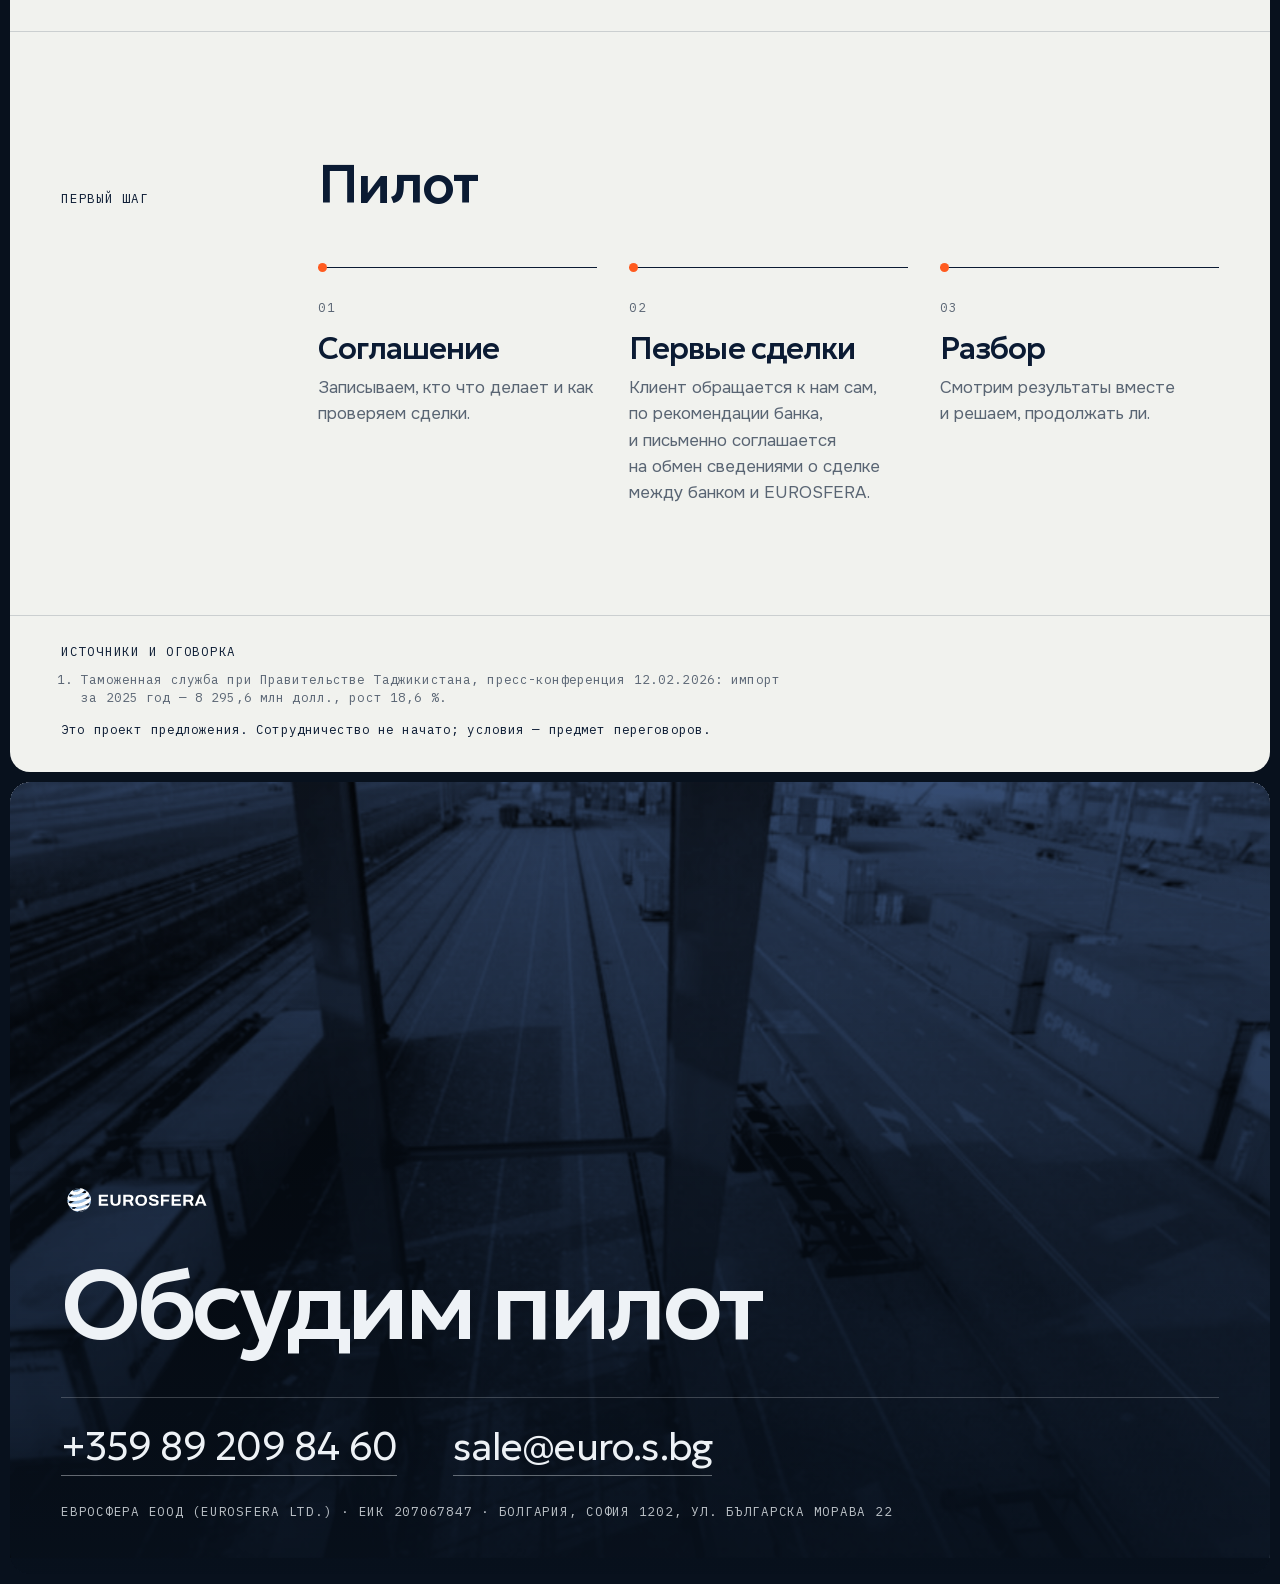
==== commit c0ae7368: "Вторая приёмка: первый экран основной страницы, повтор фразы, сноски Co-Authored-By: Claude Opus 5.5" ====
--- a/index.html
+++ b/index.html
@@ -34,7 +34,7 @@
 <main>
 
 <!-- ───────── Первый экран ───────── -->
-<section class="hero" id="hero">
+<section class="hero hero--fit" id="hero">
   <div class="hero__meta mono">
     <span data-tj="Лоиҳаи пешниҳод барои бонкҳои Тоҷикистон">Проект предложения для банков Таджикистана</span>
     <span data-tj="Октябри 2026">Октябрь 2026</span>
--- a/style.css
+++ b/style.css
@@ -336,3 +336,90 @@
   .js-deal .steps{flex:1 1 auto;height:auto;min-height:0;margin-top:10px}
   .js-deal .dossier{flex:none}
 }
+
+/* ── Варианты подачи для банка: длинный заголовок, «что нужно от банка», расчёт дохода ── */
+.hero__title--long{font-size:clamp(34px,7vw,118px)}
+html[lang="tg"] .hero__title--long{font-size:clamp(30px,5.6vw,98px)}
+.gain>.terms:first-child{margin-top:0}
+.band+.gain{margin-top:clamp(80px,14vh,170px)}
+.task+.deal{margin-top:0}
+.need__say{margin:clamp(40px,7vh,84px) 0 0 var(--col2);font:300 clamp(23px,3vw,48px)/1.16 var(--display);letter-spacing:-.03em;max-width:27ch;text-wrap:balance}
+.calc__grid{display:grid;grid-template-columns:minmax(0,1fr) minmax(0,1fr);gap:clamp(28px,5vw,80px);align-items:start;margin-left:var(--col2)}
+.calc__in{border-top:1px solid var(--ink)}
+.calc__cap{padding:14px 0;border-bottom:1px solid var(--rule);color:var(--signal-ink)}
+.calc__f{display:grid;grid-template-columns:minmax(0,1fr) auto;gap:2px 16px;align-items:baseline;padding:13px 0 12px;border-bottom:1px solid var(--rule)}
+.calc__f>*{transition:opacity .3s}   /* гасим содержимое, а не строку: саму строку проявляет GSAP */
+.calc__f span{font-size:15.5px;color:var(--dim)}
+.calc__f output{font:500 clamp(18px,1.55vw,23px)/1.2 var(--display);letter-spacing:-.02em;font-variant-numeric:tabular-nums;white-space:nowrap}
+.calc__f.is-off>*{opacity:.38}
+.calc__f input{grid-column:1/-1;width:100%;height:26px;margin:0;background:none;-webkit-appearance:none;appearance:none;cursor:pointer}
+.calc__f input::-webkit-slider-runnable-track{height:3px;border-radius:2px;background:linear-gradient(var(--ink),var(--ink)) 0 0/var(--fill,50%) 100% no-repeat,var(--rule)}
+.calc__f input::-webkit-slider-thumb{-webkit-appearance:none;width:20px;height:20px;margin-top:-8.5px;border-radius:50%;background:var(--ink);border:4px solid var(--paper);box-shadow:0 0 0 1.5px var(--ink)}
+.calc__f input::-moz-range-track{height:3px;border-radius:2px;background:var(--rule)}
+.calc__f input::-moz-range-progress{height:3px;border-radius:2px;background:var(--ink)}
+.calc__f input::-moz-range-thumb{width:12px;height:12px;border-radius:50%;background:var(--ink);border:4px solid var(--paper);box-shadow:0 0 0 1.5px var(--ink)}
+.calc__f input:focus-visible{outline:2px solid var(--signal-ink);outline-offset:2px;border-radius:4px}
+.calc__lc{display:flex;align-items:center;gap:12px;padding:14px 0;border-bottom:1px solid var(--rule);font-size:15.5px;cursor:pointer}
+.calc__lc input{width:20px;height:20px;margin:0;accent-color:var(--ink)}
+.calc__card{position:sticky;top:calc(var(--top-h) + 28px);padding:clamp(20px,2.4vw,34px);border-radius:14px;background:var(--ink);color:#eef2f6}
+.calc__card .mono{color:#ff8a5c}
+.calc__rows{margin-top:16px}
+.calc__row{display:flex;justify-content:space-between;align-items:baseline;gap:16px;padding:13px 0;border-top:1px solid rgba(238,242,246,.2)}
+.calc__row dt{color:rgba(238,242,246,.82);font-size:16px}
+.calc__row dd{font:500 clamp(18px,1.6vw,24px)/1.2 var(--display);letter-spacing:-.02em;font-variant-numeric:tabular-nums;white-space:nowrap}
+.calc__total{padding-top:20px;border-top:1px solid #eef2f6}
+.calc__total .mono{display:block;color:rgba(238,242,246,.82)}
+.calc__total b{display:block;margin-top:10px;font:500 clamp(44px,5.4vw,88px)/.95 var(--display);letter-spacing:-.045em;color:var(--signal);font-variant-numeric:tabular-nums;white-space:nowrap}
+.calc__note{margin:clamp(26px,4vh,40px) 0 0 var(--col2);max-width:86ch;text-transform:none;letter-spacing:.01em}
+@media (max-width:899px){
+  .calc__grid{grid-template-columns:1fr;margin-left:0}
+  .calc__card{position:static}
+  .calc__bar{display:flex}
+  .calc__note{margin-left:0}
+}
+@media (max-width:699px){.need__say{margin-left:0}}
+
+/* ── Правки после приёмки трёх вариантов ── */
+/* первый экран: заголовок не проваливается вниз, пустоты над ним нет */
+.hero--fit{min-height:min(calc(100svh - 20px - var(--top-h)),700px)}
+/* однотипные светлые блоки подряд — пауза короче */
+.gain:has(+.gain){padding-bottom:clamp(48px,8vh,92px)}
+.gain+.gain{padding-top:clamp(48px,8vh,92px)}
+.task:has(+.deal){padding-bottom:clamp(36px,6vh,64px)}
+/* сноска при крупной цифре — мелкая и рядом с ней */
+.task__facts dt sup{font-size:13px;margin-left:.1em;top:.35em}
+/* уголки досье убраны: читались как недоделанный декор */
+.dossier::before,.dossier::after{content:none}
+/* итог расчёта — строка, которая на телефоне держится под шапкой, пока двигаешь ползунки */
+.calc__bar{display:none;position:sticky;top:calc(var(--top-h) + 6px);z-index:5;align-items:baseline;justify-content:space-between;gap:12px;margin:10px 0 2px;padding:11px 14px;border-radius:10px;background:var(--ink);color:#eef2f6}
+.calc__bar .mono{color:rgba(238,242,246,.82)}
+.calc__bar b{font:500 24px/1 var(--display);letter-spacing:-.03em;color:var(--signal);font-variant-numeric:tabular-nums;white-space:nowrap}
+@media (max-width:899px){.calc__bar{display:flex}}
+@media (max-width:699px){
+  .hero--fit{min-height:0}
+  .hero--fit .hero__title{margin-top:clamp(40px,8vh,72px);padding-top:0;font-size:clamp(34px,9.2vw,40px)}
+  html[lang="tg"] .hero--fit .hero__title{font-size:clamp(30px,8vw,36px)}
+  .gain,.check,.flows{padding-top:68px;padding-bottom:68px}
+  .gain:has(+.gain){padding-bottom:52px}
+  .gain+.gain{padding-top:52px}
+  .pilot{padding-top:68px;padding-bottom:60px}
+  .task{padding-top:72px;padding-bottom:60px}
+  .task:has(+.deal){padding-bottom:36px}
+  .deal,.band+.gain,.head--second{margin-top:68px}
+  .task+.deal{margin-top:0}
+  .terms{margin-top:52px}
+  .gain>.terms:first-child{margin-top:0}
+}
+/* фото-полоса перед светлым блоком: одна пауза вместо двух */
+.band+.gain{margin-top:clamp(56px,9vh,100px);padding-top:clamp(56px,9vh,100px)}
+@media (max-width:699px){
+  .band+.gain{margin-top:52px;padding-top:52px}
+  .task:has(+.deal){padding-bottom:56px}
+}
+
+/* ── Вторая приёмка ── */
+/* щель между шапкой и строкой итога закрыта фоном листа: под ней не мелькают подписи ползунков */
+.calc__bar{box-shadow:0 -8px 0 0 var(--paper)}
+@media (max-width:699px){.task:has(+.deal){padding-bottom:80px}}
+/* сноска у крупной цифры на компьютере — у единицы измерения, а не под потолком строки */
+@media (min-width:700px){.task__facts dt sup{font-size:max(.13em,13px);vertical-align:baseline;top:-1.15em;margin-left:.2em}}
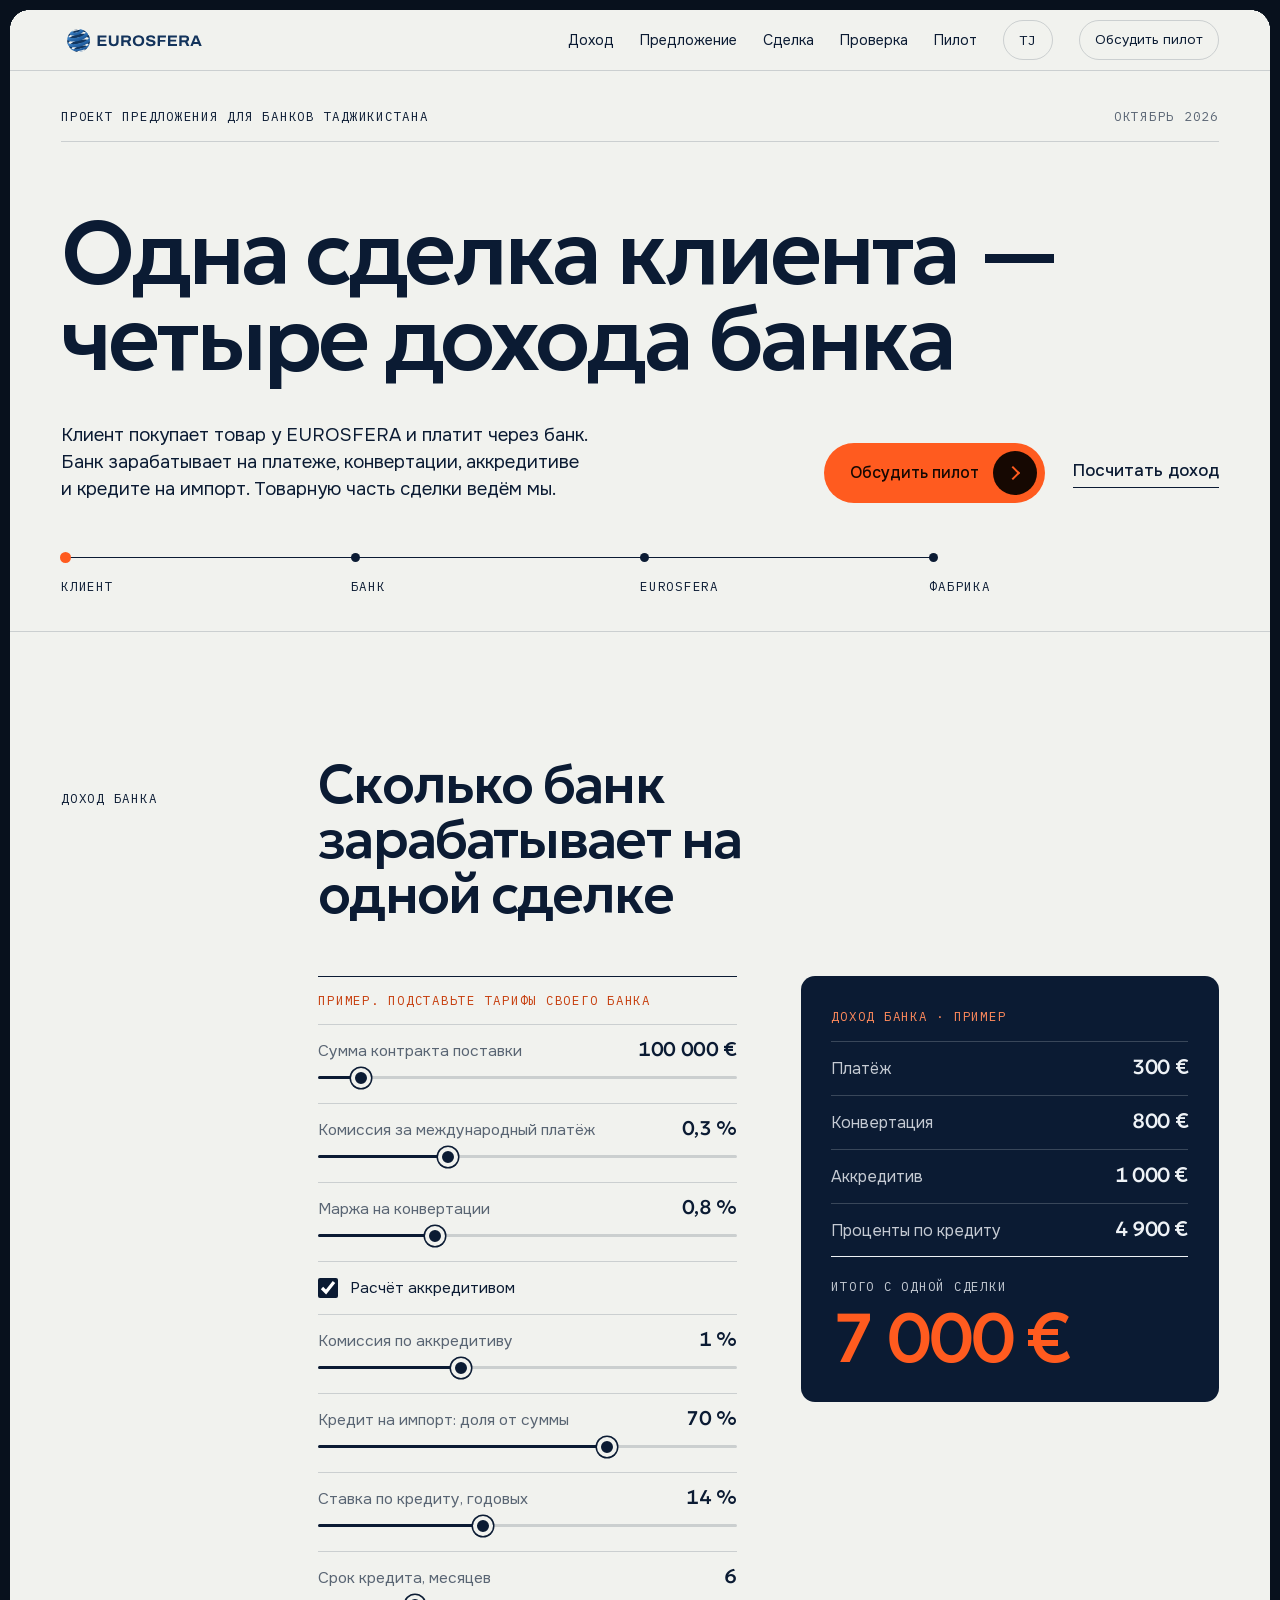
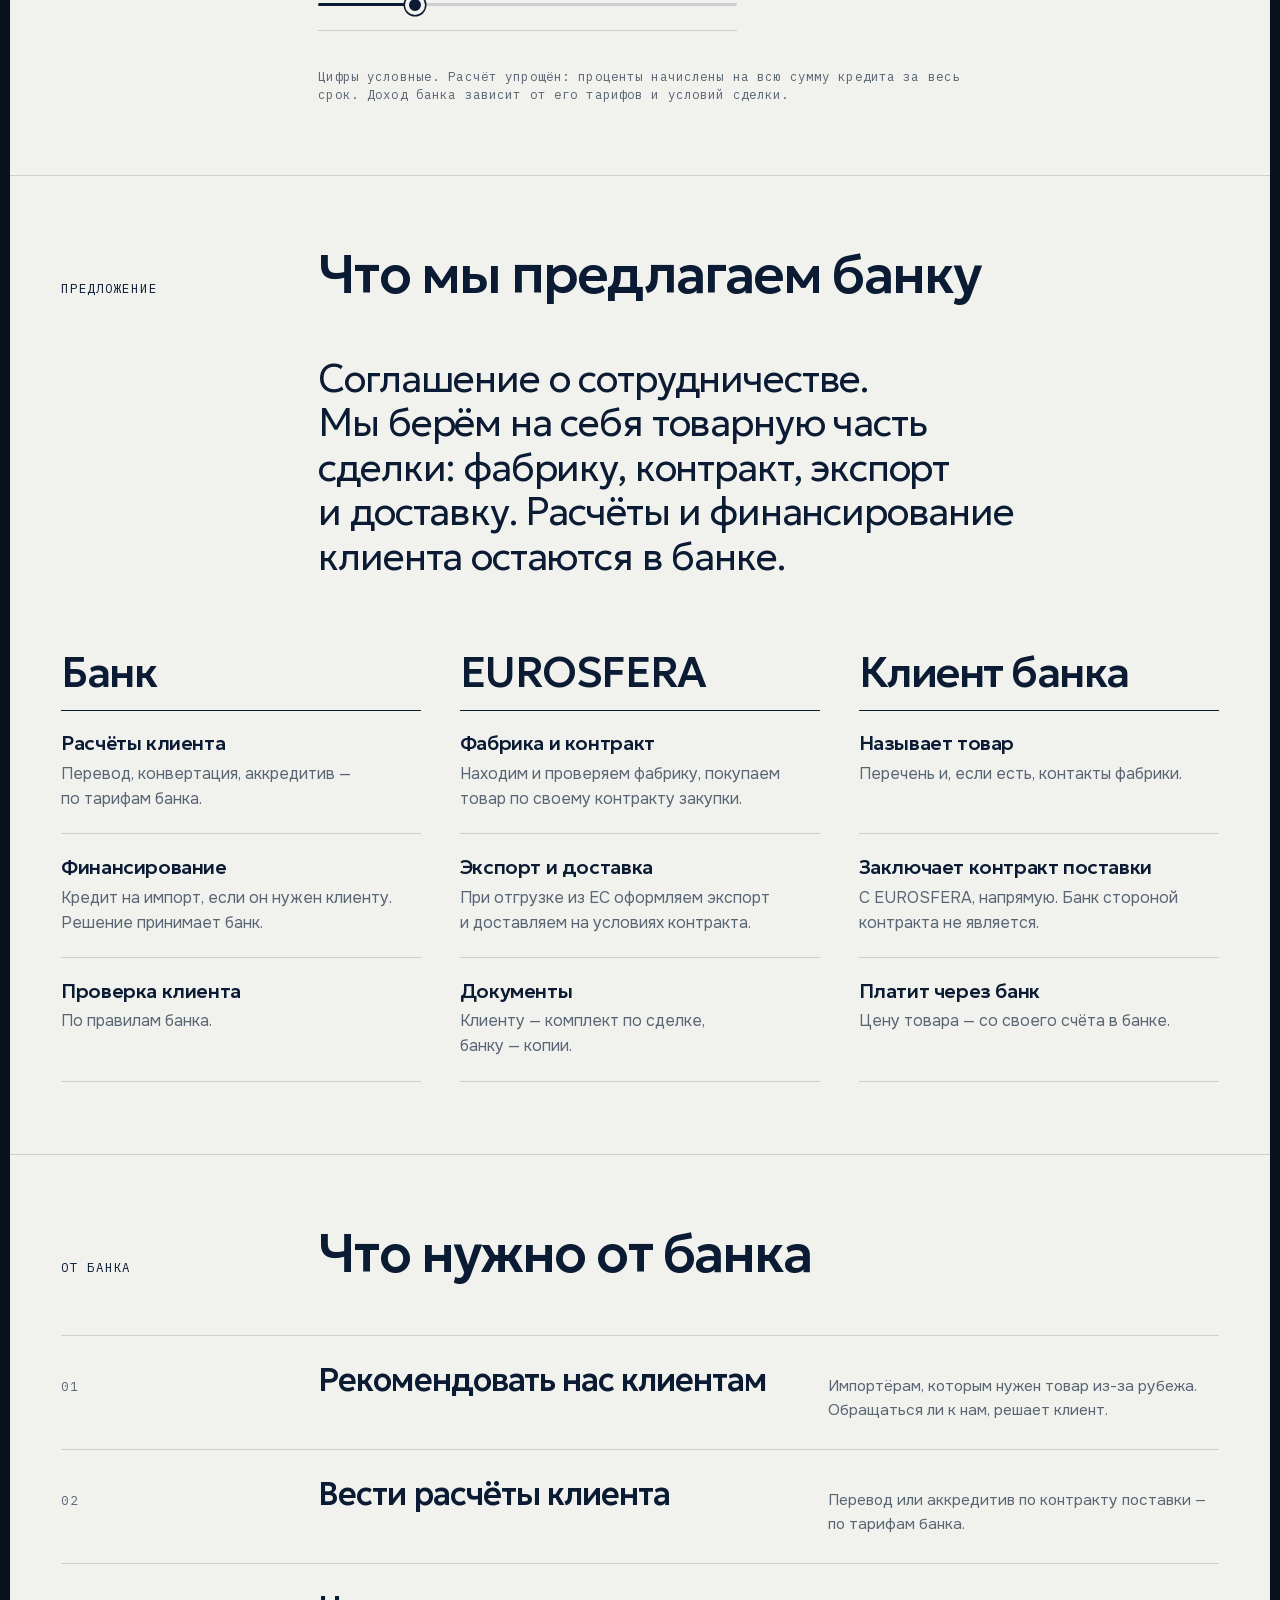
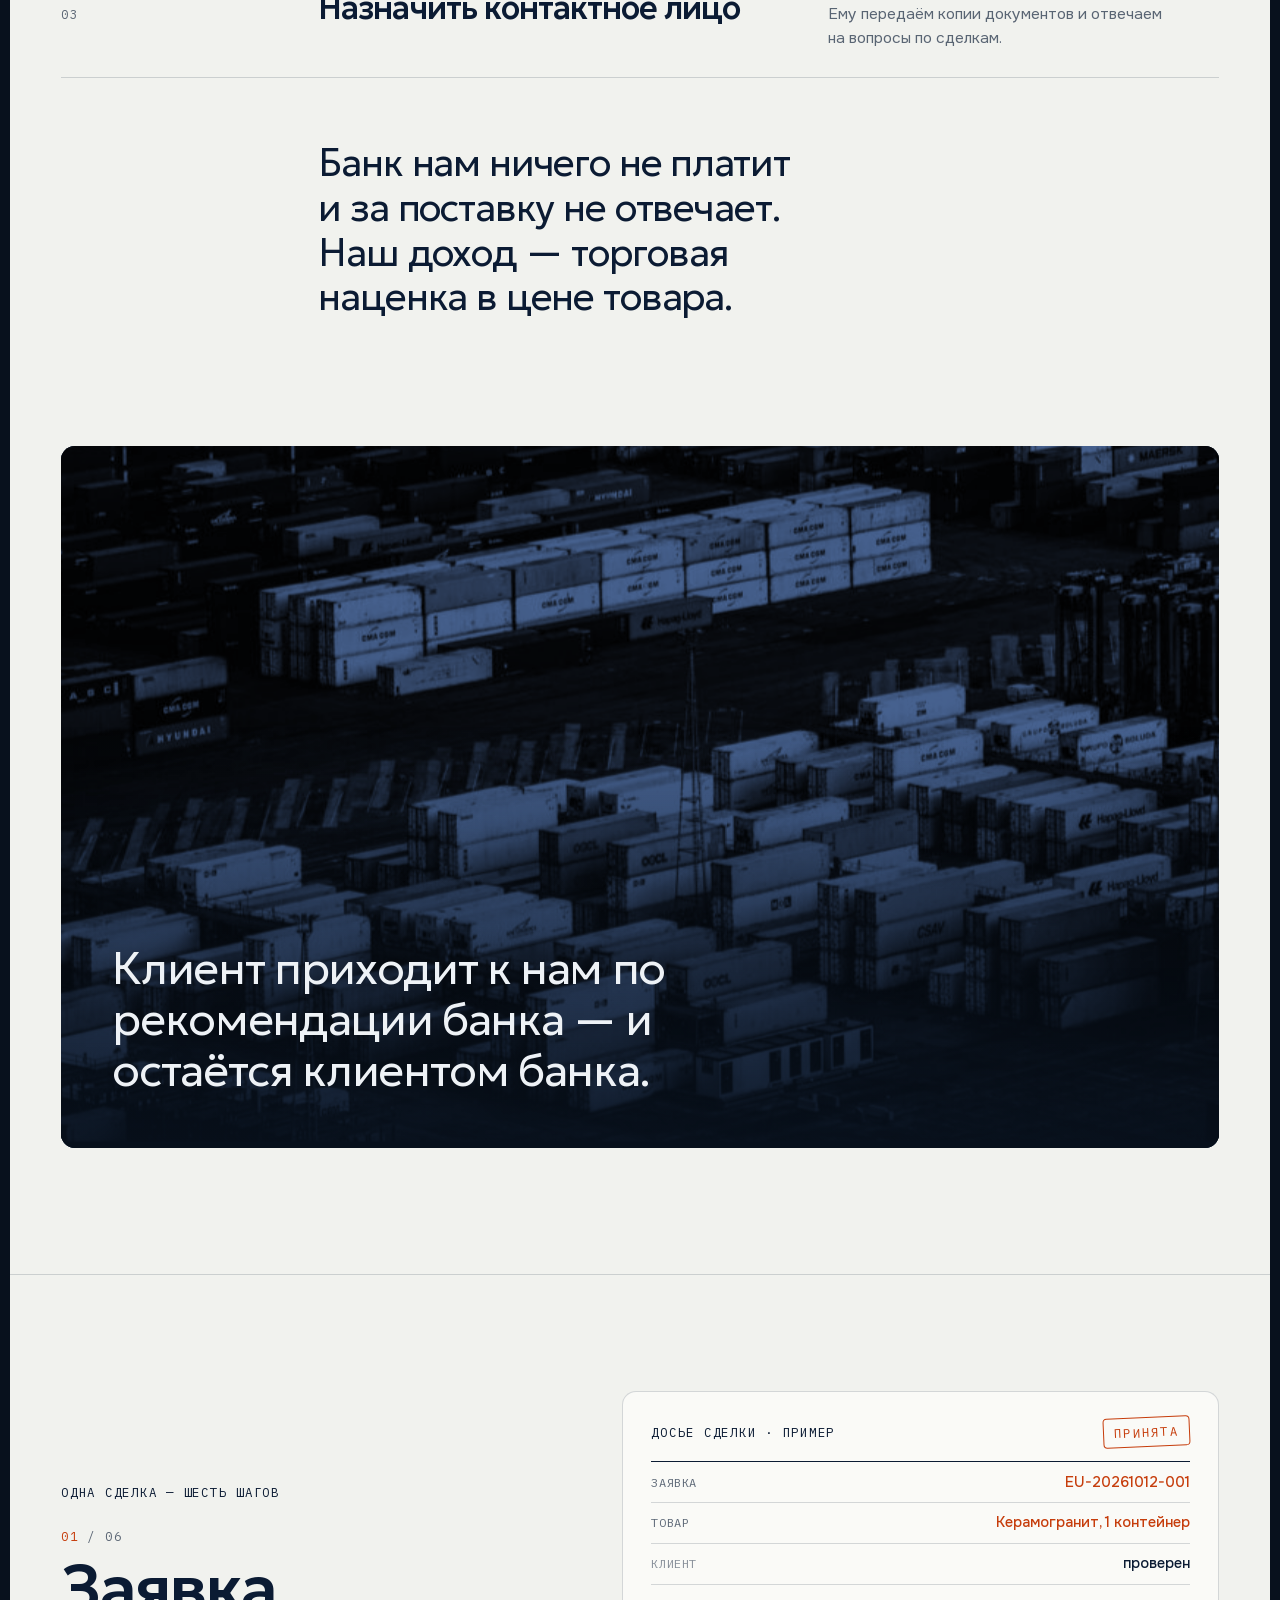
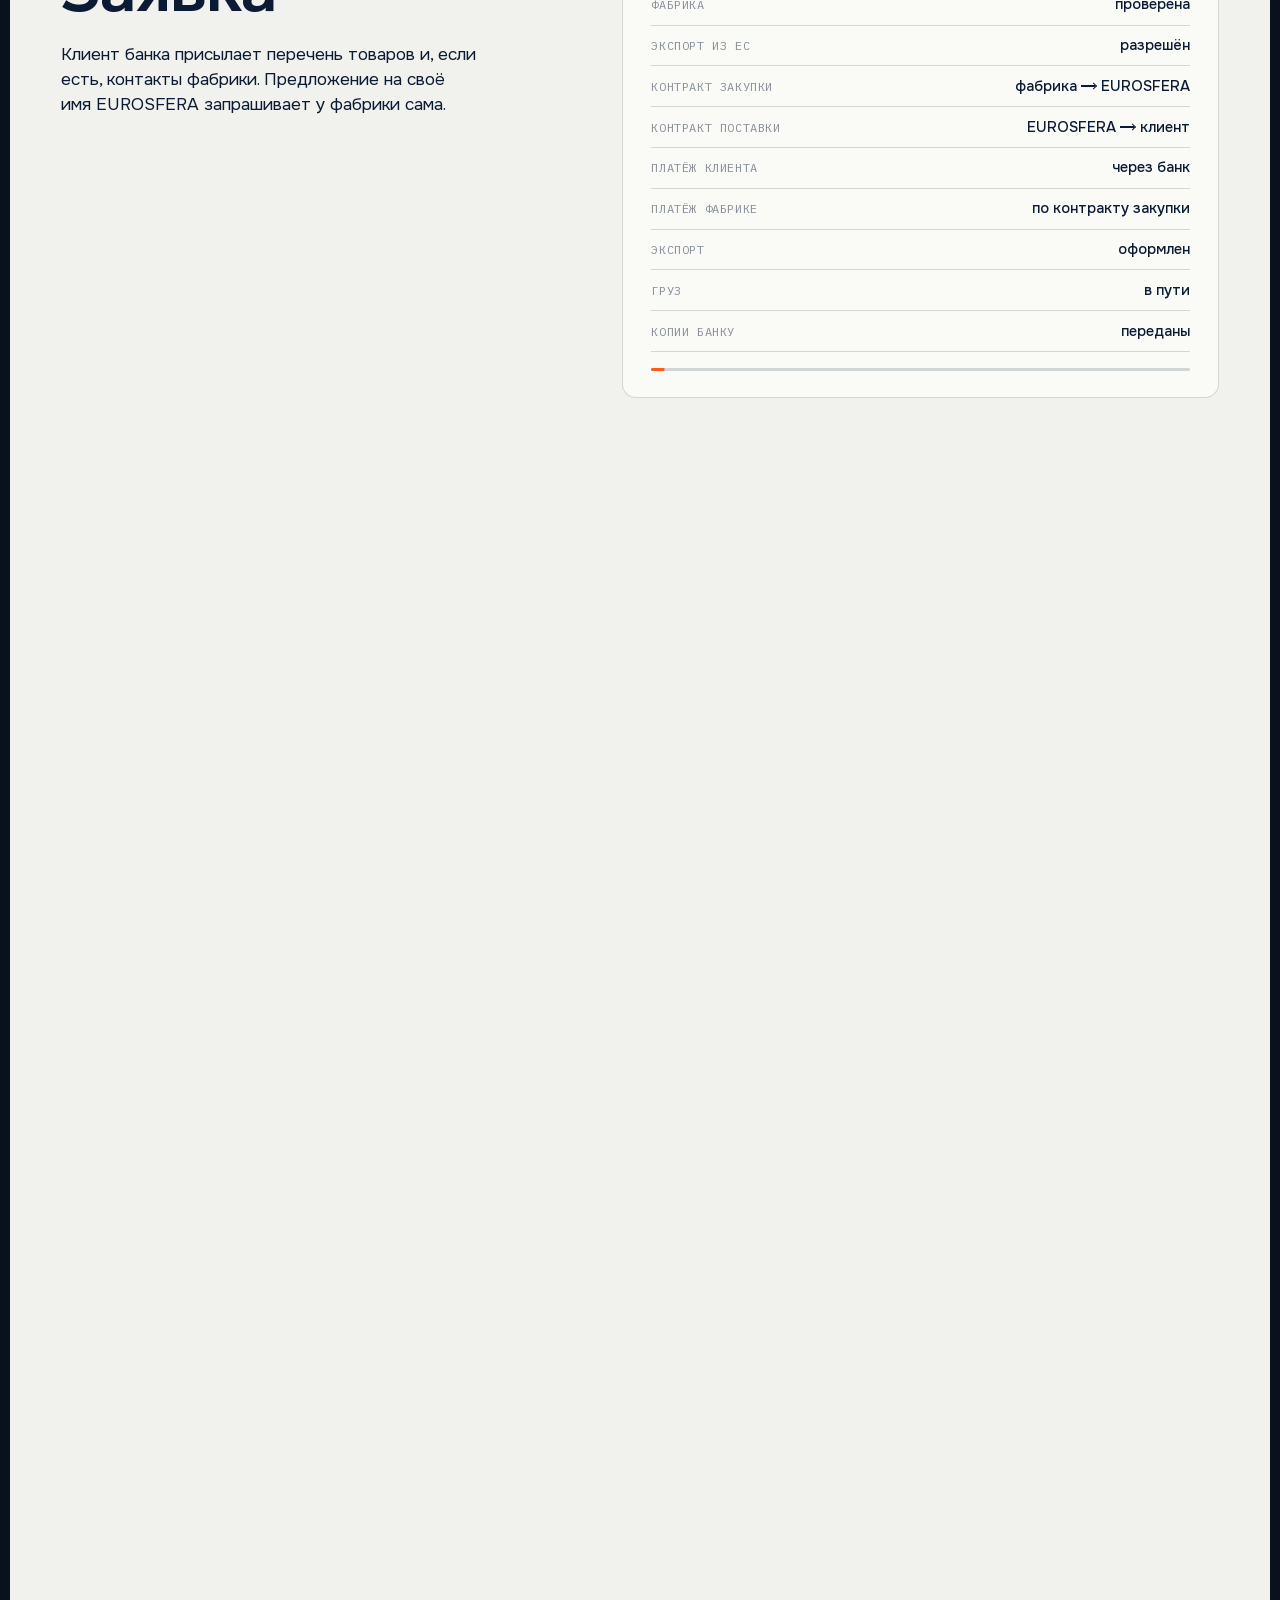
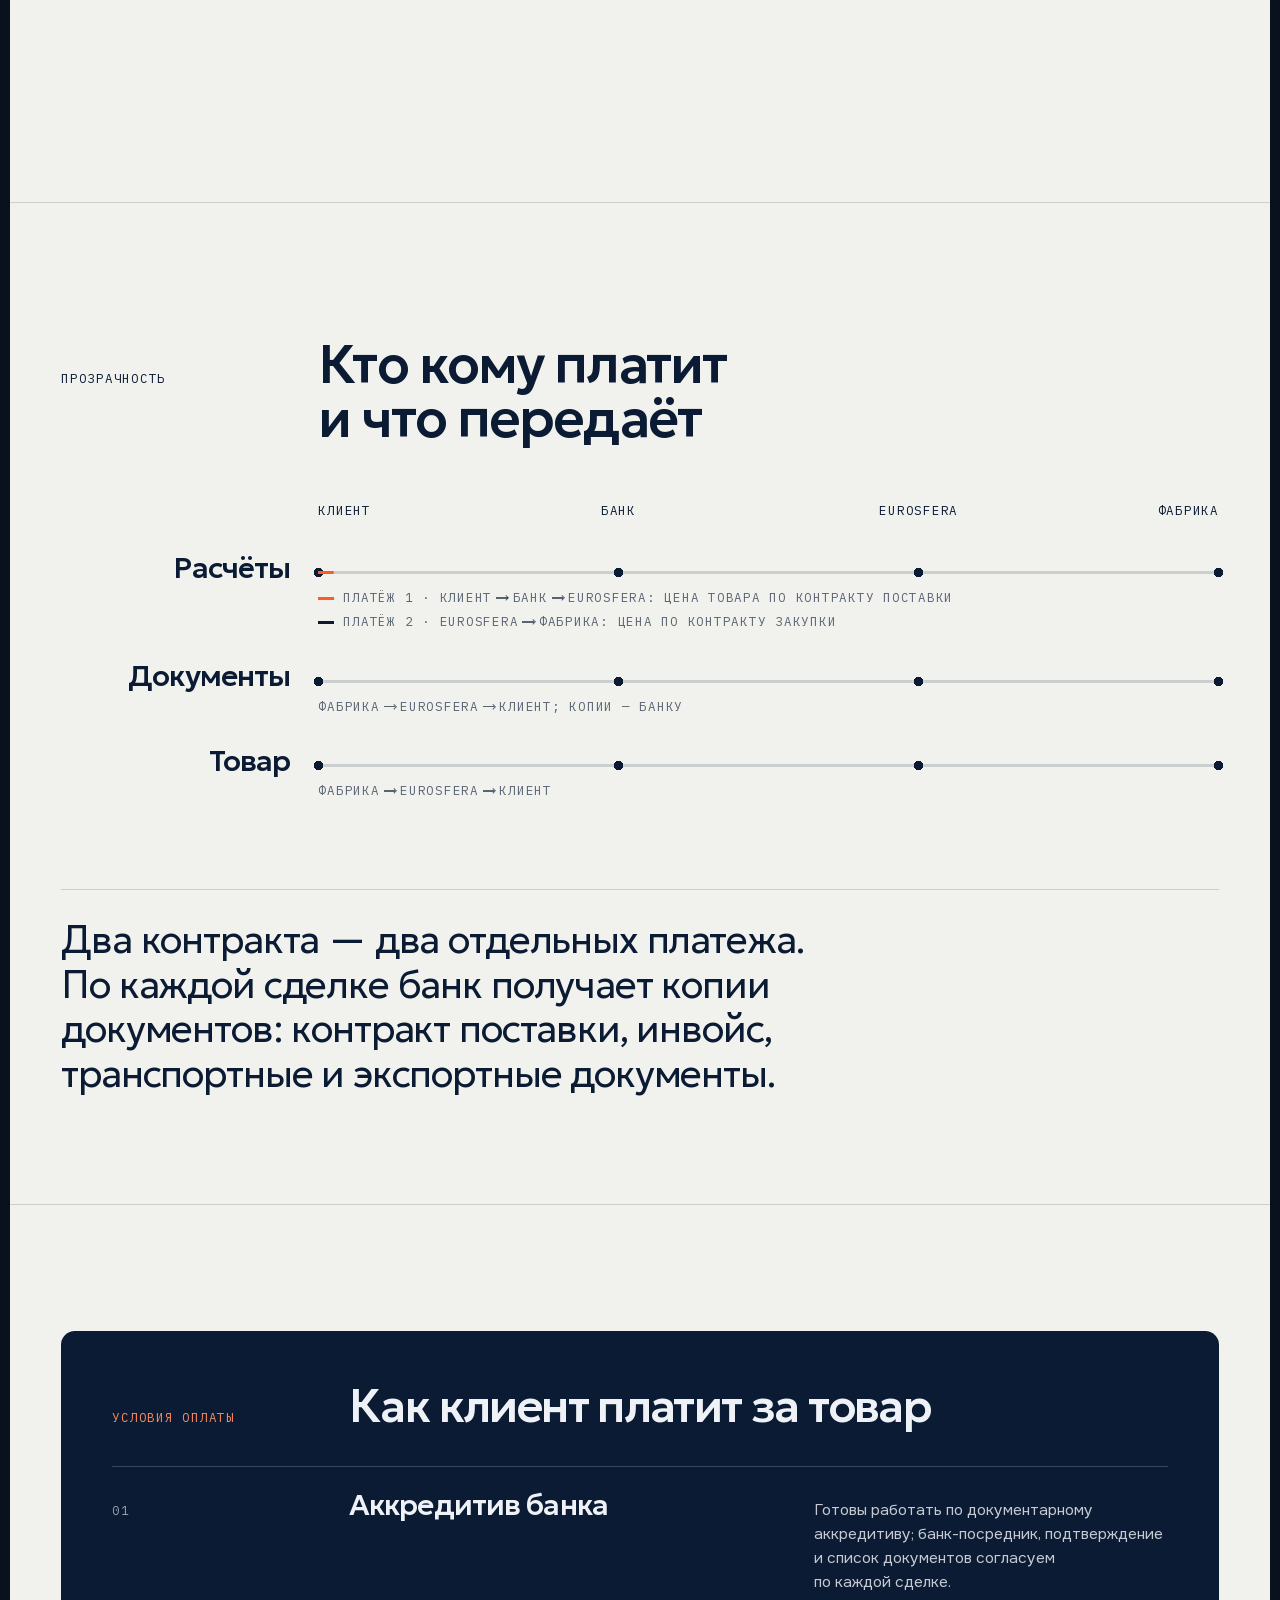
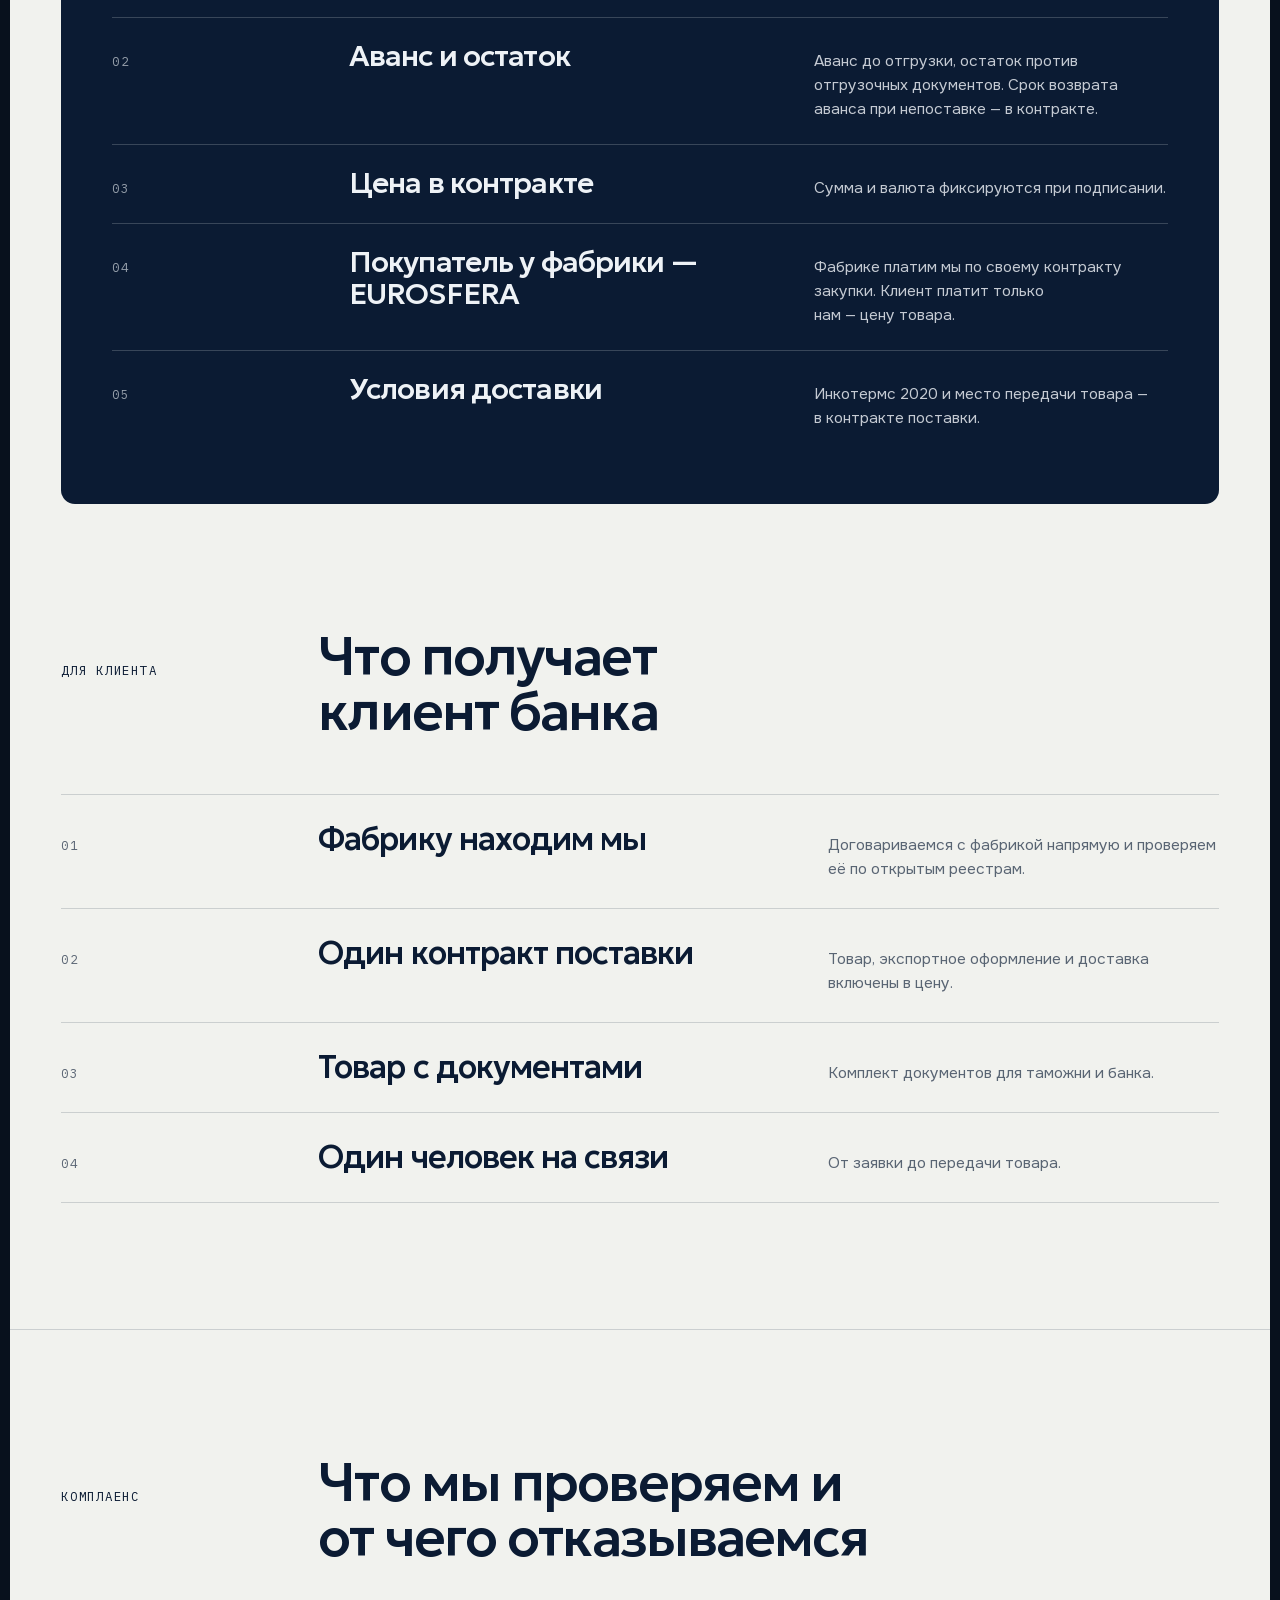
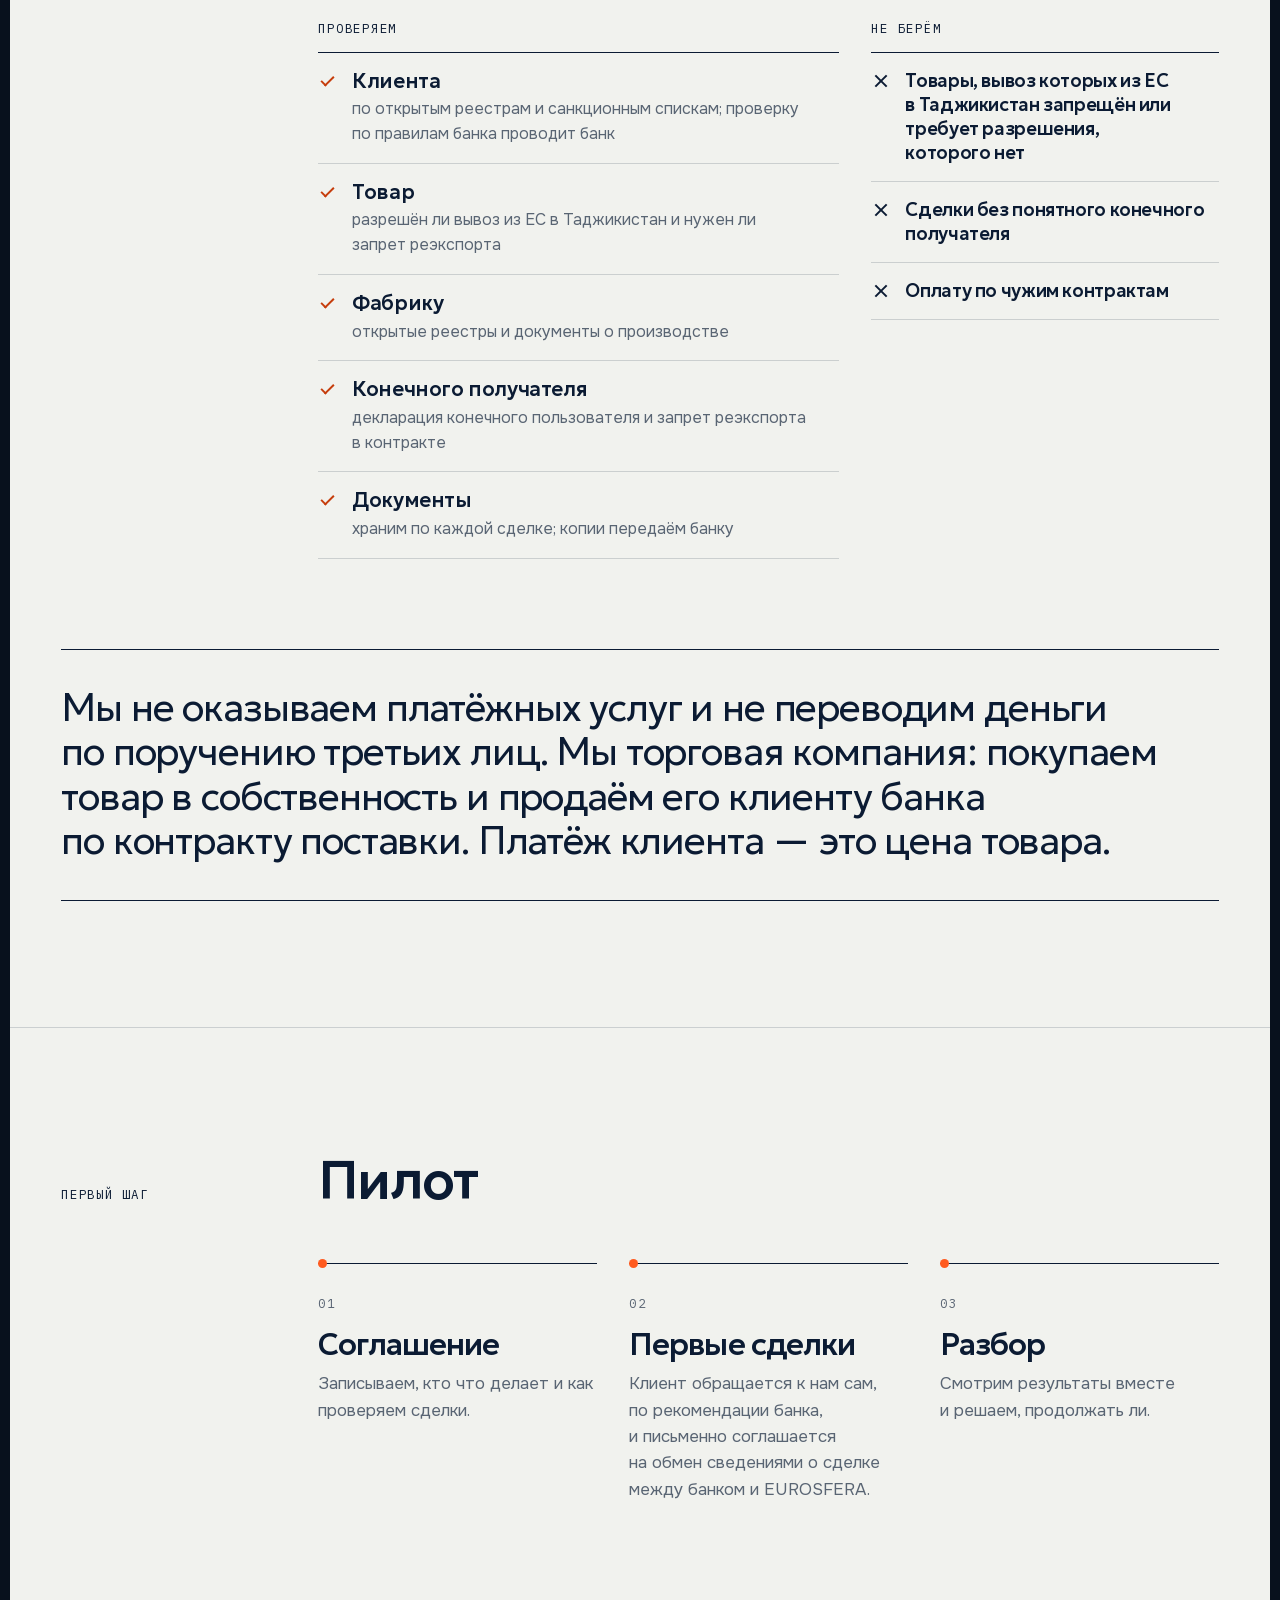
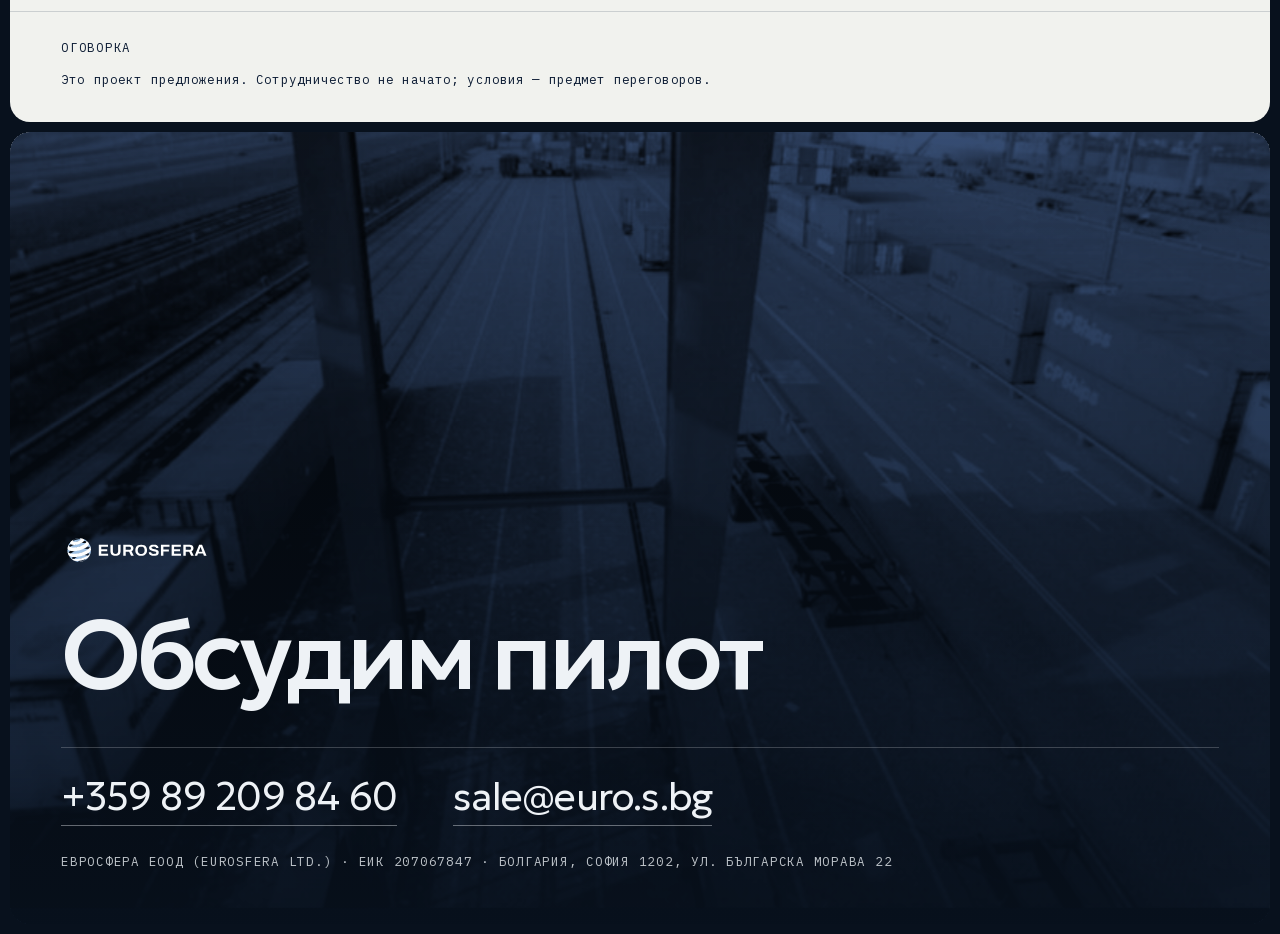
==== commit d0283ab3: "Основная страница — вариант «Доход банка»; исходная подача сохранена как v0-import.html Co-Authored-" ====
--- a/index.html
+++ b/index.html
@@ -21,9 +21,9 @@
 <header class="top">
   <a class="top__logo" href="#hero" aria-label="EUROSFERA — в начало"><img src="img/logo-ink.svg" alt="EUROSFERA" width="163" height="30"></a>
   <nav class="top__nav" aria-label="Разделы">
+    <a href="#income" data-tj="Даромад">Доход</a>
+    <a href="#offer" data-tj="Пешниҳод">Предложение</a>
     <a href="#deal" data-tj="Муомила">Сделка</a>
-    <a href="#flows" data-tj="Пардохтҳо">Расчёты</a>
-    <a href="#bank" data-tj="Барои бонк">Банку</a>
     <a href="#check" data-tj="Санҷиш">Проверка</a>
     <a href="#pilot" data-tj="Лоиҳаи озмоишӣ">Пилот</a>
   </nav>
@@ -39,12 +39,12 @@
     <span data-tj="Лоиҳаи пешниҳод барои бонкҳои Тоҷикистон">Проект предложения для банков Таджикистана</span>
     <span data-tj="Октябри 2026">Октябрь 2026</span>
   </div>
-  <h1 class="hero__title" data-split data-tj="Воридот аз&nbsp;аввал то&nbsp;охир&nbsp;—<br>барои мизоҷони бонк">Импорт под&nbsp;ключ<br>для&nbsp;клиентов банка</h1>
+  <h1 class="hero__title hero__title--long" data-split data-tj="Як муомилаи мизоҷ&nbsp;—<br>чор даромади бонк">Одна сделка клиента&nbsp;—<br>четыре дохода банка</h1>
   <div class="hero__foot">
-    <p class="hero__lead" data-tj="Мизоҷи бонк молро номбар мекунад. EUROSFERA онро аз&nbsp;корхона бо&nbsp;шартномаи худ мехарад ва&nbsp;ба&nbsp;мизоҷ тибқи шартномаи таҳвили мол мефурӯшад&nbsp;— бо&nbsp;расмиёти содирот ва&nbsp;молрасонӣ. Мизоҷ ба&nbsp;EUROSFERA тавассути бонк пардохт&nbsp;мекунад.">Клиент банка называет товар. EUROSFERA покупает его у&nbsp;фабрики по&nbsp;своему контракту и&nbsp;продаёт клиенту по&nbsp;контракту поставки&nbsp;— с&nbsp;экспортным оформлением и&nbsp;доставкой. Клиент платит EUROSFERA через&nbsp;банк.</p>
+    <p class="hero__lead" data-tj="Мизоҷ молро аз&nbsp;EUROSFERA мехарад ва&nbsp;тавассути бонк мепардозад. Бонк аз&nbsp;пардохт, мубодилаи асъор, аккредитив ва&nbsp;қарз барои воридот даромад мегирад. Корҳои марбут ба&nbsp;молро мо&nbsp;анҷом&nbsp;медиҳем.">Клиент покупает товар у&nbsp;EUROSFERA и&nbsp;платит через банк. Банк зарабатывает на&nbsp;платеже, конвертации, аккредитиве и&nbsp;кредите на&nbsp;импорт. Товарную часть сделки ведём&nbsp;мы.</p>
     <div class="hero__cta">
       <a class="btn" href="#contact"><span data-tj="Муҳокимаи лоиҳаи озмоишӣ">Обсудить пилот</span><i aria-hidden="true"></i></a>
-      <a class="link" href="#deal" data-tj="Ин чӣ гуна кор мекунад">Как это работает</a>
+      <a class="link" href="#income" data-tj="Ҳисоб кардани даромад">Посчитать доход</a>
     </div>
   </div>
   <ol class="strip mono" aria-label="Участники сделки">
@@ -56,22 +56,86 @@
   </ol>
 </section>
 
-<!-- ───────── Задача ───────── -->
-<section class="task" id="task">
-  <p class="mono label" data-tj="Вазифа">Задача</p>
-  <div class="task__body">
-    <p class="task__say" data-words data-tj="Ба воридкунанда танҳо пул кифоя нест. Корхонаро ёфтан, онро санҷидан, шартнома бастан, содиротро ба расмият даровардан ва молро расондан лозим аст. Дар ҳар қадам муомила метавонад қатъ шавад.">Импортёру мало одних денег. Нужно найти фабрику, проверить её, заключить контракт, оформить экспорт и&nbsp;довезти товар. На&nbsp;каждом шаге сделка может остановиться.</p>
-    <dl class="task__facts">
-      <div>
-        <dt><b>8,3</b> <span data-tj="млрд доллари ИМА">млрд долл.</span><sup>1</sup></dt>
-        <dd data-tj="воридоти Тоҷикистон дар&nbsp;соли&nbsp;2025">импорт Таджикистана за&nbsp;2025&nbsp;год</dd>
-      </div>
-      <div>
-        <dt><b>+18,6</b> <span>%</span><sup>1</sup></dt>
-        <dd data-tj="афзоиш нисбат ба&nbsp;соли&nbsp;2024">рост к&nbsp;2024&nbsp;году</dd>
-      </div>
-    </dl>
-  </div>
+<!-- ───────── Доход банка на одной сделке ───────── -->
+<section class="gain calc" id="income">
+  <header class="head">
+    <p class="mono label" data-tj="Даромади бонк">Доход банка</p>
+    <h2 data-tj="Бонк аз&nbsp;як муомила чӣ қадар даромад мегирад">Сколько банк зарабатывает на&nbsp;одной&nbsp;сделке</h2>
+  </header>
+  <div class="calc__grid">
+    <form class="calc__in" onsubmit="return false">
+      <p class="mono calc__cap" data-tj="Намуна. Тарофаҳои бонки худро гузоред">Пример. Подставьте тарифы своего банка</p>
+      <p class="calc__bar" aria-hidden="true"><span class="mono" data-tj="Ҳамагӣ аз&nbsp;як муомила">Итого с&nbsp;одной сделки</span><b data-o="total">7&nbsp;000&nbsp;€</b></p>
+      <label class="calc__f"><span data-tj="Маблағи шартномаи таҳвил">Сумма контракта поставки</span><output data-v="sum">100&nbsp;000&nbsp;€</output><input type="range" data-k="sum" min="20000" max="1000000" step="10000" value="100000"></label>
+      <label class="calc__f"><span data-tj="Ҳаққи хизмат барои пардохти байналмилалӣ">Комиссия за&nbsp;международный платёж</span><output data-v="pay">0,3&nbsp;%</output><input type="range" data-k="pay" min="0" max="1" step="0.05" value="0.3"></label>
+      <label class="calc__f"><span data-tj="Маржа аз&nbsp;мубодилаи асъор">Маржа на&nbsp;конвертации</span><output data-v="fx">0,8&nbsp;%</output><input type="range" data-k="fx" min="0" max="3" step="0.1" value="0.8"></label>
+      <label class="calc__lc"><input type="checkbox" data-k="lcOn" checked><span data-tj="Ҳисоббаробаркунӣ бо&nbsp;аккредитив">Расчёт аккредитивом</span></label>
+      <label class="calc__f"><span data-tj="Ҳаққи хизмат барои аккредитив">Комиссия по&nbsp;аккредитиву</span><output data-v="lc">1&nbsp;%</output><input type="range" data-k="lc" min="0" max="3" step="0.1" value="1"></label>
+      <label class="calc__f"><span data-tj="Қарз барои воридот: ҳисса аз&nbsp;маблағ">Кредит на&nbsp;импорт: доля от&nbsp;суммы</span><output data-v="share">70&nbsp;%</output><input type="range" data-k="share" min="0" max="100" step="5" value="70"></label>
+      <label class="calc__f"><span data-tj="Меъёри фоизи қарз, солона">Ставка по&nbsp;кредиту, годовых</span><output data-v="rate">14&nbsp;%</output><input type="range" data-k="rate" min="0" max="36" step="1" value="14"></label>
+      <label class="calc__f"><span data-tj="Муҳлати қарз, моҳ">Срок кредита, месяцев</span><output data-v="term">6</output><input type="range" data-k="term" min="1" max="24" step="1" value="6"></label>
+    </form>
+    <aside class="calc__card" aria-live="polite">
+      <p class="mono" data-tj="Даромади бонк · намуна">Доход банка · пример</p>
+      <dl class="calc__rows">
+        <div class="calc__row"><dt data-tj="Пардохт">Платёж</dt><dd data-o="pay">300&nbsp;€</dd></div>
+        <div class="calc__row"><dt data-tj="Мубодилаи асъор">Конвертация</dt><dd data-o="fx">800&nbsp;€</dd></div>
+        <div class="calc__row"><dt data-tj="Аккредитив">Аккредитив</dt><dd data-o="lc">1&nbsp;000&nbsp;€</dd></div>
+        <div class="calc__row"><dt data-tj="Фоизҳои қарз">Проценты по&nbsp;кредиту</dt><dd data-o="int">4&nbsp;900&nbsp;€</dd></div>
+      </dl>
+      <p class="calc__total"><span class="mono" data-tj="Ҳамагӣ аз&nbsp;як муомила">Итого с&nbsp;одной сделки</span><b data-o="total">7&nbsp;000&nbsp;€</b></p>
+    </aside>
+  </div>
+  <p class="mono calc__note" data-tj="Рақамҳо шартӣ мебошанд. Ҳисоб содда карда шудааст: фоизҳо ба&nbsp;тамоми маблағи қарз барои тамоми муҳлат ҳисоб шудаанд. Даромади бонк аз&nbsp;тарофаҳои он ва&nbsp;шартҳои муомила вобаста&nbsp;аст.">Цифры условные. Расчёт упрощён: проценты начислены на&nbsp;всю сумму кредита за&nbsp;весь срок. Доход банка зависит от&nbsp;его тарифов и&nbsp;условий сделки.</p>
+</section>
+
+<!-- ───────── Что мы предлагаем банку ───────── -->
+<section class="gain" id="offer">
+  <header class="head">
+    <p class="mono label" data-tj="Пешниҳод">Предложение</p>
+    <h2 data-tj="Мо ба&nbsp;бонк чӣ пешниҳод мекунем">Что мы предлагаем банку</h2>
+  </header>
+  <p class="gain__say" data-tj="Созишнома дар бораи ҳамкорӣ. Мо&nbsp;корҳои марбут ба&nbsp;молро ба&nbsp;зимма мегирем: корхона, шартнома, содирот ва&nbsp;молрасонӣ. Ҳисоббаробаркунӣ ва&nbsp;маблағгузории мизоҷ дар бонк&nbsp;мемонанд.">Соглашение о&nbsp;сотрудничестве. Мы&nbsp;берём на&nbsp;себя товарную часть сделки: фабрику, контракт, экспорт и&nbsp;доставку. Расчёты и&nbsp;финансирование клиента остаются в&nbsp;банке.</p>
+  <div class="trio">
+    <div>
+      <h3 data-tj="Бонк">Банк</h3>
+      <ul>
+        <li><b data-tj="Ҳисоббаробаркунии мизоҷ">Расчёты клиента</b><em data-tj="Интиқоли маблағ, мубодилаи асъор, аккредитив&nbsp;— тибқи тарофаҳои&nbsp;бонк.">Перевод, конвертация, аккредитив&nbsp;— по&nbsp;тарифам&nbsp;банка.</em></li>
+        <li><b data-tj="Маблағгузорӣ">Финансирование</b><em data-tj="Қарз барои воридот, агар ба&nbsp;мизоҷ лозим бошад. Қарорро бонк қабул&nbsp;мекунад.">Кредит на&nbsp;импорт, если он нужен клиенту. Решение принимает&nbsp;банк.</em></li>
+        <li><b data-tj="Санҷиши мизоҷ">Проверка клиента</b><em data-tj="Тибқи қоидаҳои&nbsp;бонк.">По&nbsp;правилам&nbsp;банка.</em></li>
+      </ul>
+    </div>
+    <div>
+      <h3>EUROSFERA</h3>
+      <ul>
+        <li><b data-tj="Корхона ва&nbsp;шартнома">Фабрика и&nbsp;контракт</b><em data-tj="Корхонаро меёбем ва&nbsp;месанҷем, молро тибқи шартномаи хариди худ&nbsp;мехарем.">Находим и&nbsp;проверяем фабрику, покупаем товар по&nbsp;своему контракту&nbsp;закупки.</em></li>
+        <li><b data-tj="Содирот ва&nbsp;молрасонӣ">Экспорт и&nbsp;доставка</b><em data-tj="Ҳангоми борфиристӣ аз&nbsp;ИА содиротро ба&nbsp;расмият медарорем ва&nbsp;тибқи шартҳои шартнома&nbsp;мерасонем.">При отгрузке из&nbsp;ЕС оформляем экспорт и&nbsp;доставляем на&nbsp;условиях&nbsp;контракта.</em></li>
+        <li><b data-tj="Ҳуҷҷатҳо">Документы</b><em data-tj="Ба&nbsp;мизоҷ&nbsp;— маҷмуи ҳуҷҷатҳои муомила, ба&nbsp;бонк&nbsp;— нусхаҳо.">Клиенту&nbsp;— комплект по&nbsp;сделке, банку&nbsp;— копии.</em></li>
+      </ul>
+    </div>
+    <div>
+      <h3 data-tj="Мизоҷи бонк">Клиент банка</h3>
+      <ul>
+        <li><b data-tj="Молро номбар мекунад">Называет товар</b><em data-tj="Рӯйхат ва, агар бошад, маълумоти тамоси&nbsp;корхона.">Перечень и, если есть, контакты&nbsp;фабрики.</em></li>
+        <li><b data-tj="Шартномаи таҳвил мебандад">Заключает контракт поставки</b><em data-tj="Бо&nbsp;EUROSFERA, бевосита. Бонк тарафи шартнома&nbsp;нест.">С&nbsp;EUROSFERA, напрямую. Банк стороной контракта не&nbsp;является.</em></li>
+        <li><b data-tj="Тавассути бонк мепардозад">Платит через банк</b><em data-tj="Нархи молро&nbsp;— аз&nbsp;суратҳисоби худ дар&nbsp;бонк.">Цену товара&nbsp;— со&nbsp;своего счёта в&nbsp;банке.</em></li>
+      </ul>
+    </div>
+  </div>
+</section>
+
+<!-- ───────── Что нужно от банка ───────── -->
+<section class="gain" id="need">
+  <header class="head">
+    <p class="mono label" data-tj="Аз бонк">От банка</p>
+    <h2 data-tj="Аз бонк чӣ лозим аст">Что нужно от&nbsp;банка</h2>
+  </header>
+  <ul class="ledger">
+      <li><span class="mono">01</span><b data-tj="Моро ба&nbsp;мизоҷон тавсия додан">Рекомендовать нас клиентам</b><em data-tj="Ба&nbsp;воридкунандагоне, ки ба&nbsp;онҳо мол аз&nbsp;хориҷа лозим аст. Ба&nbsp;мо муроҷиат кардан ё&nbsp;не&nbsp;— инро мизоҷ ҳал&nbsp;мекунад.">Импортёрам, которым нужен товар из-за рубежа. Обращаться&nbsp;ли к&nbsp;нам, решает&nbsp;клиент.</em></li>
+      <li><span class="mono">02</span><b data-tj="Ҳисоббаробаркунии мизоҷро анҷом додан">Вести расчёты клиента</b><em data-tj="Интиқоли маблағ ё&nbsp;аккредитив тибқи шартномаи таҳвил&nbsp;— мувофиқи тарофаҳои&nbsp;бонк.">Перевод или аккредитив по&nbsp;контракту поставки&nbsp;— по&nbsp;тарифам&nbsp;банка.</em></li>
+      <li><span class="mono">03</span><b data-tj="Шахси масъулро барои тамос таъин кардан">Назначить контактное лицо</b><em data-tj="Ба&nbsp;ӯ нусхаҳои ҳуҷҷатҳоро месупорем ва&nbsp;ба&nbsp;саволҳо оид ба&nbsp;муомилаҳо ҷавоб&nbsp;медиҳем.">Ему передаём копии документов и&nbsp;отвечаем на&nbsp;вопросы по&nbsp;сделкам.</em></li>
+  </ul>
+  <p class="need__say" data-tj="Бонк ба&nbsp;мо ҳеҷ чиз намепардозад ва&nbsp;барои таҳвил ҷавобгар нест. Даромади мо&nbsp;— иловапулии савдо дар нархи&nbsp;мол.">Банк нам ничего не&nbsp;платит и&nbsp;за&nbsp;поставку не&nbsp;отвечает. Наш доход&nbsp;— торговая наценка в&nbsp;цене&nbsp;товара.</p>
 </section>
 
 <!-- ───────── Фото и главная мысль ───────── -->
@@ -79,7 +143,7 @@
   <div class="band__media" aria-hidden="true">
     <picture><source media="(max-width: 699px)" srcset="img/port-m.jpg"><img src="img/port.jpg" alt="" loading="lazy" width="2200" height="1467"></picture>
   </div>
-  <p class="band__text" data-tj="Бонк ҳисоббаробаркунӣ ва&nbsp;маблағгузории тиҷоратӣ дорад: интиқоли маблағ, аккредитив, кафолат. Мо&nbsp;корҳои марбут ба&nbsp;молро ба&nbsp;зимма&nbsp;мегирем.">У&nbsp;банка есть расчёты и&nbsp;торговое финансирование: перевод, аккредитив, гарантия. Мы&nbsp;берём на&nbsp;себя товарную часть&nbsp;сделки.</p>
+  <p class="band__text" data-tj="Мизоҷ бо&nbsp;тавсияи бонк ба&nbsp;мо меояд&nbsp;— ва&nbsp;мизоҷи бонк боқӣ&nbsp;мемонад.">Клиент приходит к&nbsp;нам по&nbsp;рекомендации банка&nbsp;— и&nbsp;остаётся клиентом&nbsp;банка.</p>
 </section>
 
 <!-- ───────── Одна сделка: шесть шагов и досье ───────── -->
@@ -182,42 +246,8 @@
   <p class="flows__say" data-tj="Ду шартнома&nbsp;— ду пардохти алоҳида. Барои ҳар муомила бонк нусхаҳои ҳуҷҷатҳоро мегирад: шартномаи таҳвил, инвойс, ҳуҷҷатҳои нақлиётӣ ва&nbsp;содиротӣ.">Два контракта&nbsp;— два отдельных платежа. По&nbsp;каждой сделке банк получает копии документов: контракт поставки, инвойс, транспортные и&nbsp;экспортные&nbsp;документы.</p>
 </section>
 
-<!-- ───────── Что получает банк и клиент ───────── -->
-<section class="gain" id="bank">
-  <header class="head">
-    <p class="mono label" data-tj="Барои бонк">Для банка</p>
-    <h2 data-tj="Бонк чӣ ба даст меорад">Что получает банк</h2>
-  </header>
-  <p class="gain__say" data-tj="Бонк метавонад ба&nbsp;мизоҷон таҳвилгари мустақил&nbsp;— EUROSFERA-ро тавсия диҳад. Шартномаи таҳвилро мизоҷ бевосита бо&nbsp;мо мебандад; бонк тарафи шартнома нест ва&nbsp;барои таҳвил ҷавобгар&nbsp;нест.">Банк может рекомендовать клиентам независимого поставщика&nbsp;— EUROSFERA. Контракт поставки клиент заключает с&nbsp;нами напрямую; банк стороной контракта не&nbsp;является и&nbsp;за&nbsp;поставку не&nbsp;отвечает.</p>
-  <!--trio-->
-  <div class="trio">
-    <div>
-      <h3 data-tj="Даромад">Доход</h3>
-      <ul>
-        <li><b data-tj="Пардохт ва&nbsp;мубодилаи асъор">Платёж и&nbsp;конвертация</b><em data-tj="Чун қоида, муомила ба&nbsp;бонк пардохти байналмилалӣ ва, агар мизоҷ асъори хориҷӣ надошта бошад,&nbsp;— мубодилаи асъор&nbsp;медиҳад.">Как правило, сделка даёт банку международный платёж, а&nbsp;если у&nbsp;клиента нет валюты&nbsp;— и&nbsp;конвертацию.</em></li>
-        <li><b data-tj="Аккредитив">Аккредитив</b><em data-tj="Омодаем бо&nbsp;аккредитиви ҳуҷҷатии бонк кор кунем (қоидаҳои UCP&nbsp;600).">Готовы работать по&nbsp;документарному аккредитиву банка (правила UCP&nbsp;600).</em></li>
-        <li><b data-tj="Қарз барои воридот">Кредит на&nbsp;импорт</b><em data-tj="Шартнома бо&nbsp;таҳвилгар аз&nbsp;Иттиҳоди Аврупо ва&nbsp;ҳуҷҷатҳои муомила&nbsp;— мавод барои таҳлили қарзӣ. Қарорро дар бораи қарз бонк қабул&nbsp;мекунад.">Контракт с&nbsp;поставщиком из&nbsp;ЕС и&nbsp;документы по&nbsp;сделке&nbsp;— материал для кредитного анализа. Решение о&nbsp;кредите принимает&nbsp;банк.</em></li>
-      </ul>
-    </div>
-    <div>
-      <h3 data-tj="Мизоҷон">Клиенты</h3>
-      <ul>
-        <li><b data-tj="Таҳвилгари тайёр">Готовый поставщик</b><em data-tj="Ба&nbsp;бонк лозим нест, ки бо&nbsp;корҳои марбут ба&nbsp;мол машғул&nbsp;шавад.">Товарной частью сделки банку заниматься не&nbsp;нужно.</em></li>
-        <li><b data-tj="Ҳисоббаробаркунии мизоҷ&nbsp;— дар бонк">Расчёты клиента&nbsp;— в&nbsp;банке</b><em data-tj="Мизоҷ барои мол аз&nbsp;суратҳисоби худ дар бонк пардохт&nbsp;мекунад.">Клиент платит за&nbsp;товар со&nbsp;своего счёта в&nbsp;банке.</em></li>
-        <li><b data-tj="Гурӯҳҳои мувофиқашудаи молҳо">Согласованные группы товаров</b><em data-tj="Масолеҳи пардозӣ ва&nbsp;сантехника, таҷҳизот, молҳо барои соҳаи кишоварзӣ. Гурӯҳҳои дигар&nbsp;— пас аз&nbsp;санҷиши&nbsp;алоҳида.">Отделочные материалы и&nbsp;сантехника, оборудование, агротовары. Другие группы&nbsp;— после отдельной&nbsp;проверки.</em></li>
-      </ul>
-    </div>
-    <div>
-      <h3 data-tj="Назорат">Контроль</h3>
-      <ul>
-        <li><b data-tj="Таҳвилгар аз&nbsp;ИА бо&nbsp;реквизитҳо">Поставщик из&nbsp;ЕС с&nbsp;реквизитами</b><em data-tj="ЕВРОСФЕРА ЕООД (EUROSFERA&nbsp;Ltd.), ЕИК&nbsp;207067847, дар Феҳристи савдои Булғористон аз&nbsp;соли&nbsp;2022.">ЕВРОСФЕРА ЕООД (EUROSFERA&nbsp;Ltd.), ЕИК&nbsp;207067847, в&nbsp;Торговом реестре Болгарии с&nbsp;2022&nbsp;года.</em></li>
-        <li><b data-tj="Санҷиш пеш аз&nbsp;пардохт">Проверка до&nbsp;оплаты</b><em data-tj="Корхона, мол ва&nbsp;гирандаи ниҳоии молро пеш аз&nbsp;он месанҷем, ки мизоҷ ҳисобномаи моро&nbsp;пардозад.">Фабрику, товар и&nbsp;конечного получателя товара проверяем до&nbsp;того, как клиент оплатит наш&nbsp;счёт.</em></li>
-        <li><b data-tj="Нусхаҳои ҳуҷҷатҳо барои ҳар муомила">Копии документов по&nbsp;каждой сделке</b><em data-tj="Шартномаи таҳвил, инвойс, ҳуҷҷатҳои нақлиётӣ ва&nbsp;содиротӣ.">Контракт поставки, инвойс, транспортные и&nbsp;экспортные&nbsp;документы.</em></li>
-      </ul>
-    </div>
-  </div>
-
-  <!--/trio-->
+<!-- ───────── Как клиент платит и что получает ───────── -->
+<section class="gain" id="terms">
   <!--terms-->
   <div class="terms">
     <header>
@@ -233,7 +263,6 @@
     </ol>
   </div>
 
-  <!--/terms-->
   <!--client-->
   <header class="head head--second" id="client">
     <p class="mono label" data-tj="Барои мизоҷ">Для клиента</p>
@@ -245,8 +274,7 @@
       <li><span class="mono">03</span><b data-tj="Мол бо&nbsp;ҳуҷҷатҳо">Товар с&nbsp;документами</b><em data-tj="Маҷмуи ҳуҷҷатҳо барои гумрук ва&nbsp;бонк.">Комплект документов для таможни и&nbsp;банка.</em></li>
       <li><span class="mono">04</span><b data-tj="Як шахс барои тамос">Один человек на&nbsp;связи</b><em data-tj="Аз&nbsp;дархост то&nbsp;супоридани мол.">От&nbsp;заявки до&nbsp;передачи товара.</em></li>
   </ul>
-  <!--/client-->
-</section>
+  </section>
 
 <!-- ───────── Проверка ───────── -->
 <section class="check" id="check">
@@ -291,10 +319,7 @@
 </section>
 
 <footer class="notes mono">
-  <p data-tj="Сарчашмаҳо ва&nbsp;эзоҳ">Источники и&nbsp;оговорка</p>
-  <ol>
-    <li data-tj="Хадамоти гумруки назди Ҳукумати Ҷумҳурии Тоҷикистон, нишасти матбуотӣ 12.02.2026: воридот дар соли 2025 — 8 295,6 млн доллари ИМА, афзоиш 18,6 %.">Таможенная служба при Правительстве Таджикистана, пресс-конференция 12.02.2026: импорт за 2025 год — 8 295,6 млн долл., рост 18,6 %.</li>
-  </ol>
+  <p data-tj="Эзоҳ">Оговорка</p>
   <p class="notes__draft" data-tj="Ин лоиҳаи пешниҳод аст. Ҳамкорӣ ҳанӯз оғоз нашудааст; шартҳо мавзуи музокира мебошанд.">Это проект предложения. Сотрудничество не начато; условия — предмет переговоров.</p>
 </footer>
 
--- a/style.css
+++ b/style.css
@@ -423,3 +423,14 @@
 @media (max-width:699px){.task:has(+.deal){padding-bottom:80px}}
 /* сноска у крупной цифры на компьютере — у единицы измерения, а не под потолком строки */
 @media (min-width:700px){.task__facts dt sup{font-size:max(.13em,13px);vertical-align:baseline;top:-1.15em;margin-left:.2em}}
+
+/* ── Третья приёмка ── */
+/* первый экран на компьютере: высоту задаёт содержимое, заголовок стоит сразу под верхней строкой,
+   снизу начинает показываться следующий блок */
+@media (min-width:700px){
+  .hero--fit{min-height:0}
+  .hero--fit .hero__title{margin-top:clamp(40px,7.5vh,72px);padding-top:0}
+  .task__facts dt{word-spacing:-.1em}
+  .task__facts dt span{word-spacing:0}
+  .task__facts dt sup{font-size:max(.16em,15px);top:-.95em}
+}
